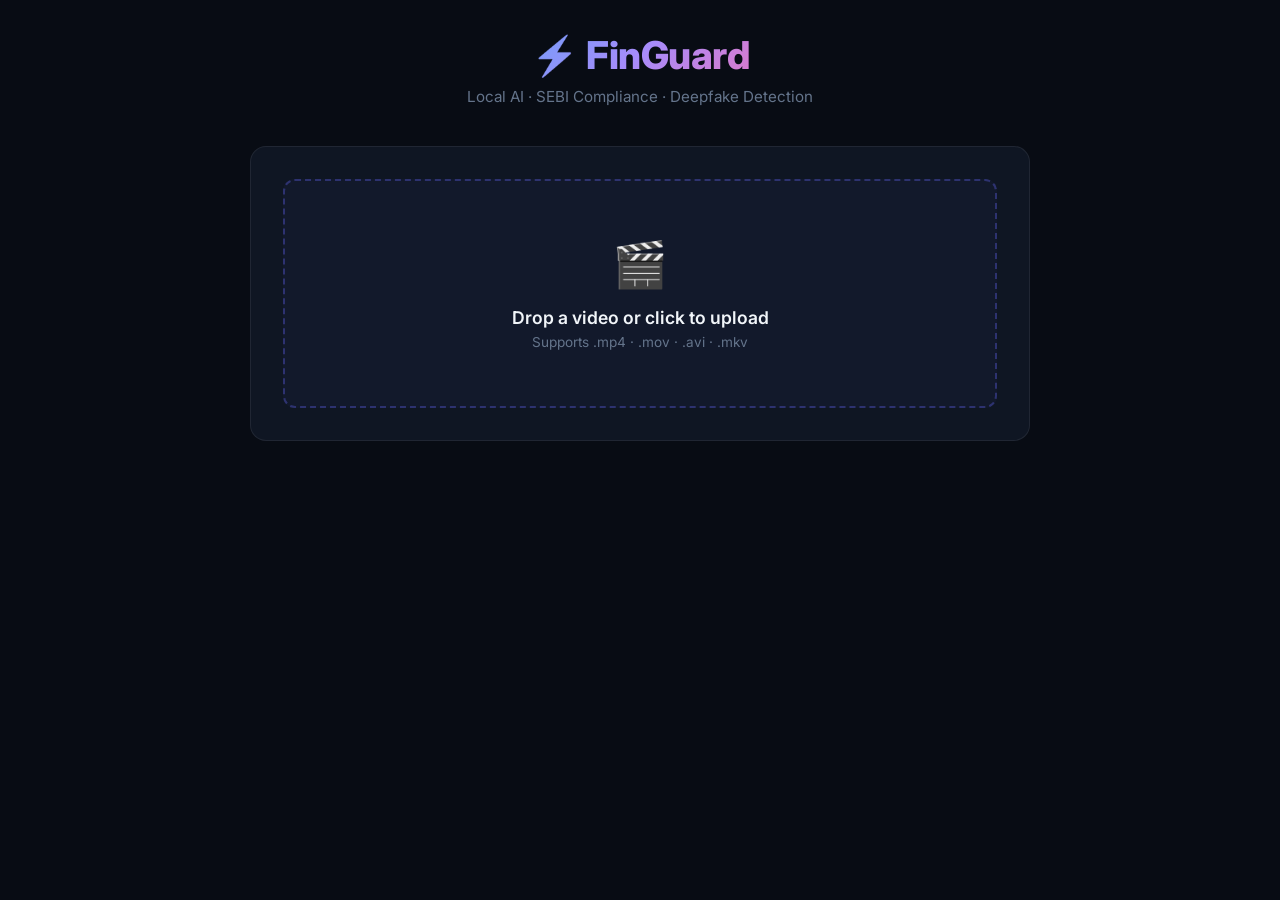
==== static/index.html @ e1952f48 "feat: initial commit for FinGuard financial deepfake and scam detector" ====
<!DOCTYPE html>
<html lang="en">
<head>
    <meta charset="UTF-8">
    <meta name="viewport" content="width=device-width, initial-scale=1.0">
    <title>FinGuard — SEBI Deepfake & Scam Detector</title>
    <meta name="description" content="AI-powered local video analysis for financial deepfakes and SEBI regulatory violations.">
    <link href="https://fonts.googleapis.com/css2?family=Inter:wght@300;400;500;600;700;800&display=swap" rel="stylesheet">
    <style>
        :root {
            --bg: #080c14;
            --surface: #0f1623;
            --surface-2: #161e2e;
            --border: rgba(255,255,255,0.07);
            --primary: #3b82f6;
            --primary-dim: rgba(59,130,246,0.15);
            --danger: #f43f5e;
            --danger-dim: rgba(244,63,94,0.15);
            --warning: #f59e0b;
            --warning-dim: rgba(245,158,11,0.15);
            --success: #10b981;
            --success-dim: rgba(16,185,129,0.15);
            --purple: #a855f7;
            --text: #f1f5f9;
            --muted: #64748b;
            --radius: 16px;
        }

        * { box-sizing: border-box; margin: 0; padding: 0; }

        body {
            font-family: 'Inter', sans-serif;
            background: var(--bg);
            color: var(--text);
            min-height: 100vh;
            display: flex;
            flex-direction: column;
            align-items: center;
            padding: 2rem 1rem;
        }

        /* ── Header ── */
        header {
            text-align: center;
            margin-bottom: 2.5rem;
        }
        header h1 {
            font-size: 2.4rem;
            font-weight: 800;
            background: linear-gradient(135deg, #60a5fa, #a78bfa, #f472b6);
            -webkit-background-clip: text;
            -webkit-text-fill-color: transparent;
            letter-spacing: -0.5px;
        }
        header p {
            color: var(--muted);
            margin-top: 0.5rem;
            font-size: 0.95rem;
        }

        /* ── Main card ── */
        .card {
            background: var(--surface);
            border: 1px solid var(--border);
            border-radius: var(--radius);
            padding: 2rem;
            width: 100%;
            max-width: 780px;
        }

        /* ── Upload zone ── */
        #upload-zone {
            border: 2px dashed rgba(99,102,241,0.35);
            border-radius: 12px;
            padding: 3.5rem 2rem;
            text-align: center;
            cursor: pointer;
            transition: all 0.25s;
            background: rgba(99,102,241,0.04);
        }
        #upload-zone:hover, #upload-zone.dragover {
            border-color: var(--primary);
            background: var(--primary-dim);
        }
        #upload-zone .icon { font-size: 2.8rem; margin-bottom: 1rem; }
        #upload-zone h3 { font-weight: 600; font-size: 1.1rem; }
        #upload-zone p { color: var(--muted); font-size: 0.85rem; margin-top: 0.4rem; }
        input[type="file"] { display: none; }

        /* ── Button ── */
        .btn {
            display: inline-flex;
            align-items: center;
            gap: 8px;
            background: linear-gradient(135deg, #3b82f6, #8b5cf6);
            color: white;
            border: none;
            padding: 12px 28px;
            border-radius: 10px;
            font-size: 0.95rem;
            font-weight: 600;
            cursor: pointer;
            transition: all 0.2s;
            margin-top: 1.5rem;
        }
        .btn:hover { opacity: 0.9; transform: translateY(-1px); }
        .btn:disabled { opacity: 0.4; cursor: not-allowed; transform: none; }
        .btn-ghost {
            background: transparent;
            border: 1px solid var(--border);
            color: var(--muted);
            font-size: 0.85rem;
            padding: 8px 16px;
            margin-top: 1rem;
        }

        /* ── Progress ── */
        #progress-section { display: none; }
        .stage-list { display: flex; flex-direction: column; gap: 10px; margin-top: 1.5rem; }
        .stage-item {
            display: flex; align-items: center; gap: 12px;
            background: var(--surface-2); border-radius: 10px; padding: 12px 16px;
            font-size: 0.9rem; border: 1px solid var(--border);
            transition: all 0.3s;
        }
        .stage-item.active { border-color: rgba(59,130,246,0.4); background: var(--primary-dim); }
        .stage-item.done { border-color: rgba(16,185,129,0.3); }
        .stage-dot {
            width: 10px; height: 10px; border-radius: 50%;
            background: var(--muted); flex-shrink: 0;
            transition: all 0.3s;
        }
        .stage-item.active .stage-dot { background: var(--primary); box-shadow: 0 0 8px var(--primary); animation: pulse 1.2s infinite; }
        .stage-item.done .stage-dot { background: var(--success); }
        @keyframes pulse { 0%,100%{opacity:1;} 50%{opacity:0.4;} }

        /* ── Results ── */
        #results-section { display: none; }

        .verdict-banner {
            border-radius: 12px;
            padding: 1.5rem;
            text-align: center;
            margin-bottom: 1.5rem;
            border: 1px solid;
        }
        .verdict-banner.safe { background: var(--success-dim); border-color: rgba(16,185,129,0.3); }
        .verdict-banner.warning { background: var(--warning-dim); border-color: rgba(245,158,11,0.3); }
        .verdict-banner.danger { background: var(--danger-dim); border-color: rgba(244,63,94,0.3); }
        .verdict-banner .label { font-size: 0.75rem; font-weight: 600; text-transform: uppercase; letter-spacing: 1px; opacity: 0.7; margin-bottom: 4px; }
        .verdict-banner .title { font-size: 1.8rem; font-weight: 800; }

        /* ── Score row ── */
        .score-row {
            display: grid;
            grid-template-columns: 1fr 1fr;
            gap: 12px;
            margin-bottom: 1.5rem;
        }
        .score-card {
            background: var(--surface-2); border: 1px solid var(--border);
            border-radius: 12px; padding: 1.2rem;
        }
        .score-card .s-label { font-size: 0.75rem; color: var(--muted); font-weight: 500; text-transform: uppercase; letter-spacing: 0.5px; }
        .score-card .s-val { font-size: 1.8rem; font-weight: 700; margin: 4px 0; }
        .bar-bg { width: 100%; height: 6px; background: rgba(255,255,255,0.06); border-radius: 3px; overflow: hidden; margin-top: 8px; }
        .bar-fill { height: 100%; width: 0%; border-radius: 3px; transition: width 1.2s cubic-bezier(0.22,1,0.36,1); }

        /* ── Sections ── */
        .section-title {
            font-size: 0.8rem; font-weight: 600; text-transform: uppercase;
            letter-spacing: 1px; color: var(--muted); margin-bottom: 12px;
        }

        /* ── Transcript / Subtitle panel ── */
        #transcript-panel {
            background: var(--surface-2);
            border: 1px solid var(--border);
            border-radius: 12px;
            padding: 1.5rem;
            margin-bottom: 1.5rem;
        }
        .segment {
            display: inline;
            padding: 2px 4px;
            border-radius: 4px;
            line-height: 1.9;
            font-size: 0.95rem;
            cursor: default;
            transition: background 0.2s;
        }
        .segment .ts {
            font-size: 0.7rem;
            color: var(--muted);
            margin-right: 4px;
            font-variant-numeric: tabular-nums;
        }
        /* Flag types */
        .segment.flag-return {
            background: rgba(244,63,94,0.25);
            border-bottom: 2px solid var(--danger);
        }
        .segment.flag-urgency {
            background: rgba(245,158,11,0.2);
            border-bottom: 2px solid var(--warning);
        }

        /* ── Legend ── */
        .legend {
            display: flex; gap: 16px; flex-wrap: wrap;
            margin-top: 12px; font-size: 0.8rem; color: var(--muted);
        }
        .legend-dot {
            display: inline-block; width: 10px; height: 10px;
            border-radius: 2px; margin-right: 5px; vertical-align: middle;
        }

        /* ── Flags list ── */
        .flag-list { display: flex; flex-direction: column; gap: 8px; margin-bottom: 1.5rem; }
        .flag-item {
            background: var(--surface-2); border-radius: 10px;
            padding: 12px 14px; font-size: 0.88rem;
            border-left: 3px solid;
            display: flex; gap: 10px; align-items: flex-start;
        }
        .flag-item.type-return { border-color: var(--danger); }
        .flag-item.type-urgency { border-color: var(--warning); }
        .flag-item .flag-icon { font-size: 1rem; flex-shrink: 0; margin-top: 1px; }
        .flag-item .flag-quote { color: var(--text); font-style: italic; }
        .flag-item .flag-type { font-size: 0.72rem; font-weight: 600; text-transform: uppercase; letter-spacing: 0.5px; margin-top: 4px; }
        .flag-item.type-return .flag-type { color: var(--danger); }
        .flag-item.type-urgency .flag-type { color: var(--warning); }

        /* ── Registry ── */
        .registry-card {
            background: var(--surface-2); border: 1px solid var(--border);
            border-radius: 12px; padding: 1.2rem;
            display: flex; justify-content: space-between; align-items: center;
            margin-bottom: 1.5rem; font-size: 0.9rem;
        }
        .registry-pill {
            font-size: 0.78rem; font-weight: 600; padding: 4px 10px;
            border-radius: 20px; text-transform: uppercase; letter-spacing: 0.5px;
        }
        .pill-notfound { background: var(--danger-dim); color: var(--danger); }
        .pill-verified { background: var(--success-dim); color: var(--success); }
        .pill-mismatch { background: var(--warning-dim); color: var(--warning); }
        .pill-notclaimed { background: rgba(100,116,139,0.15); color: var(--muted); }

        .reasoning-box {
            background: var(--surface-2); border: 1px solid var(--border);
            border-radius: 10px; padding: 1rem 1.2rem;
            font-size: 0.875rem; color: var(--muted); line-height: 1.6;
            margin-bottom: 1.5rem;
        }
    </style>
</head>
<body>

<header>
    <h1>⚡ FinGuard</h1>
    <p>Local AI · SEBI Compliance · Deepfake Detection</p>
</header>

<div class="card" id="main-card">

    <!-- ── Upload ── -->
    <div id="upload-section">
        <div id="upload-zone" onclick="document.getElementById('file-input').click()">
            <div class="icon">🎬</div>
            <h3 id="upload-label">Drop a video or click to upload</h3>
            <p>Supports .mp4 · .mov · .avi · .mkv</p>
            <input type="file" id="file-input" accept=".mp4,.avi,.mov,.mkv" onchange="handleFile(this.files)">
        </div>
        <div style="text-align:center">
            <button class="btn" id="scan-btn" style="display:none" onclick="startScan()">🔍 Analyse Video</button>
        </div>
    </div>

    <!-- ── Progress ── -->
    <div id="progress-section">
        <div style="display:flex; justify-content:space-between; align-items:center; margin-bottom:1rem;">
            <p id="progress-status-text" style="color:var(--text); font-weight:600; font-size:1rem;">🚀 Initializing pipeline…</p>
            <span id="elapsed-timer" style="font-size:0.85rem; color:var(--muted); font-family:monospace; background:var(--surface-2); padding:4px 8px; border-radius:6px; border:1px solid var(--border);">00:00</span>
        </div>
        <div class="stage-list">
            <div class="stage-item active" id="s-stage1_ingest"><div class="stage-dot"></div><span>Stage 1 — Preprocessing (face extraction + audio)</span></div>
            <div class="stage-item" id="s-stage2_vision"><div class="stage-dot"></div><span>Stage 2 — Vision deepfake detection</span></div>
            <div class="stage-item" id="s-stage3_audio"><div class="stage-dot"></div><span>Stage 3 — Audio deepfake detection</span></div>
            <div class="stage-item" id="s-stage4_transcription"><div class="stage-dot"></div><span>Stage 4 — Transcription (Whisper)</span></div>
            <div class="stage-item" id="s-stage5_llm"><div class="stage-dot"></div><span>Stage 5 — SEBI compliance reasoning (LLM)</span></div>
            <div class="stage-item" id="s-stage6_registry"><div class="stage-dot"></div><span>Stage 6 — SEBI registry cross-check</span></div>
            <div class="stage-item" id="s-stage7_aggregation"><div class="stage-dot"></div><span>Stage 7 — Final verdict</span></div>
        </div>
    </div>

    <!-- ── Results ── -->
    <div id="results-section">

        <!-- Verdict banner -->
        <div class="verdict-banner" id="verdict-banner">
            <div class="label">Final Verdict</div>
            <div class="title" id="verdict-title">—</div>
        </div>

        <!-- Score row -->
        <div class="score-row">
            <div class="score-card">
                <div class="s-label">👁 Vision Score</div>
                <div class="s-val" id="r-vision">—</div>
                <div class="bar-bg"><div class="bar-fill" id="bar-vision" style="background:var(--danger)"></div></div>
            </div>
            <div class="score-card">
                <div class="s-label">🔊 Audio Score</div>
                <div class="s-val" id="r-audio">—</div>
                <div class="bar-bg"><div class="bar-fill" id="bar-audio" style="background:var(--purple)"></div></div>
            </div>
        </div>

        <!-- Transcript with highlights -->
        <div id="transcript-panel" style="display:none">
            <div class="section-title">📝 Transcript — SEBI Flags Highlighted</div>
            <div id="transcript-body" style="line-height:2"></div>
            <div class="legend">
                <span><span class="legend-dot" style="background:rgba(244,63,94,0.5);border-bottom:2px solid var(--danger)"></span>Guaranteed return claim</span>
                <span><span class="legend-dot" style="background:rgba(245,158,11,0.35);border-bottom:2px solid var(--warning)"></span>Urgency / pressure tactic</span>
            </div>
        </div>

        <!-- SEBI flags list -->
        <div id="flags-section" style="display:none">
            <div class="section-title">🚩 Flagged Statements</div>
            <div class="flag-list" id="flags-list"></div>
        </div>

        <!-- Registry -->
        <div id="registry-section" style="display:none">
            <div class="section-title">🏛 SEBI Registry Check</div>
            <div class="registry-card">
                <div>
                    <div style="font-weight:600" id="registry-name">—</div>
                    <div style="font-size:0.8rem;color:var(--muted);margin-top:2px" id="registry-reg">—</div>
                </div>
                <div class="registry-pill" id="registry-pill">—</div>
            </div>
        </div>

        <!-- LLM reasoning -->
        <div id="reasoning-section" style="display:none">
            <div class="section-title">🤖 LLM Reasoning</div>
            <div class="reasoning-box" id="reasoning-text">—</div>
        </div>

        <div style="text-align:center">
            <button class="btn btn-ghost" onclick="resetApp()">← Scan another video</button>
        </div>
    </div>

</div>

<script>
// ── State ──────────────────────────────────────────────────────────
let selectedFile = null;
let pollInterval = null;
let timerInterval = null;
let startTime = null;

const STAGE_LABELS = {
    'stage1_ingest': 'Stage 1 — Preprocessing face & audio...',
    'stage2_vision': 'Stage 2 — Running Vision Deepfake Model...',
    'stage3_audio': 'Stage 3 — Running Audio Spoof Detection...',
    'stage4_transcription': 'Stage 4 — Transcribing Audio with Whisper...',
    'stage5_llm': 'Stage 5 — Checking SEBI Compliance with LLM...',
    'stage6_registry': 'Stage 6 — Verifying SEBI Registrant Database...',
    'stage7_aggregation': 'Stage 7 — Synthesizing Final Report...'
};

// ── Upload ─────────────────────────────────────────────────────────
const dropZone = document.getElementById('upload-zone');
['dragenter','dragover','dragleave','drop'].forEach(e => dropZone.addEventListener(e, ev => ev.preventDefault()));
['dragenter','dragover'].forEach(e => dropZone.addEventListener(e, () => dropZone.classList.add('dragover')));
['dragleave','drop'].forEach(e => dropZone.addEventListener(e, () => dropZone.classList.remove('dragover')));
dropZone.addEventListener('drop', e => handleFile(e.dataTransfer.files));

function handleFile(files) {
    if (!files.length) return;
    selectedFile = files[0];
    document.getElementById('upload-label').textContent = selectedFile.name;
    document.getElementById('scan-btn').style.display = 'inline-flex';
}

function updateTimer() {
    if (!startTime) return;
    const elapsed = Math.floor((Date.now() - startTime) / 1000);
    const m = Math.floor(elapsed / 60).toString().padStart(2, '0');
    const s = (elapsed % 60).toString().padStart(2, '0');
    const el = document.getElementById('elapsed-timer');
    if (el) el.textContent = `${m}:${s}`;
}

// ── Start scan ─────────────────────────────────────────────────────
async function startScan() {
    if (!selectedFile) return;

    document.getElementById('upload-section').style.display = 'none';
    document.getElementById('progress-section').style.display = 'block';
    document.getElementById('results-section').style.display = 'none';

    document.getElementById('progress-status-text').textContent = '📤 Uploading video to local backend...';
    startTime = Date.now();
    timerInterval = setInterval(updateTimer, 1000);

    const fd = new FormData();
    fd.append('file', selectedFile);

    try {
        const res = await fetch('/api/jobs', { method: 'POST', body: fd });
        if (!res.ok) {
            const errData = await res.json().catch(() => ({ detail: res.statusText }));
            throw new Error(errData.detail || 'Upload failed');
        }
        const data = await res.json();
        const job_id = data.job_id;

        document.getElementById('progress-status-text').textContent = '⚙️ Pipeline processing started...';
        pollInterval = setInterval(() => pollJob(job_id), 1500);
    } catch (err) {
        clearInterval(timerInterval);
        alert('Failed to start scan: ' + err.message);
        resetApp();
    }
}

// ── Polling ────────────────────────────────────────────────────────
const STAGE_ORDER = ['stage1_ingest','stage2_vision','stage3_audio','stage4_transcription','stage5_llm','stage6_registry','stage7_aggregation'];

async function pollJob(job_id) {
    try {
        const res = await fetch(`/api/jobs/${job_id}`);
        if (!res.ok) return;
        const data = await res.json();

        // Update status text
        const currentStage = data.stage || 'stage1_ingest';
        const label = STAGE_LABELS[currentStage] || '⚙️ Processing video...';
        const statusEl = document.getElementById('progress-status-text');
        if (statusEl && data.status === 'processing') {
            statusEl.textContent = label;
        }

        // Update stage indicators
        const curIdx = STAGE_ORDER.indexOf(currentStage);
        STAGE_ORDER.forEach((s, idx) => {
            const el = document.getElementById(`s-${s}`);
            if (!el) return;
            if (data.status === 'completed' || idx < curIdx) {
                el.className = 'stage-item done';
            } else if (idx === curIdx) {
                el.className = 'stage-item active';
            } else {
                el.className = 'stage-item';
            }
        });

        if (data.status === 'completed') {
            clearInterval(pollInterval);
            clearInterval(timerInterval);
            STAGE_ORDER.forEach(s => {
                const el = document.getElementById(`s-${s}`);
                if (el) el.className = 'stage-item done';
            });
            setTimeout(() => renderResults(data.result), 300);
        } else if (data.status === 'failed') {
            clearInterval(pollInterval);
            clearInterval(timerInterval);
            alert('Pipeline failed: ' + (data.error || 'unknown error'));
            resetApp();
        }
    } catch (err) {
        console.warn('Poll error:', err);
    }
}

// ── Render results ─────────────────────────────────────────────────
function renderResults(r) {
    document.getElementById('progress-section').style.display = 'none';
    document.getElementById('results-section').style.display = 'block';

    // Verdict banner
    const banner = document.getElementById('verdict-banner');
    const title = document.getElementById('verdict-title');
    title.textContent = r.verdict;
    if (r.verdict.includes('Critical')) { banner.className = 'verdict-banner danger'; }
    else if (r.verdict.includes('Warning')) { banner.className = 'verdict-banner warning'; }
    else { banner.className = 'verdict-banner safe'; }

    // Scores
    const vPct = ((r.vision_score || 0) * 100).toFixed(1);
    const aPct = ((r.audio_score || 0) * 100).toFixed(1);
    document.getElementById('r-vision').textContent = vPct + '%';
    document.getElementById('r-audio').textContent = aPct + '%';
    setTimeout(() => {
        document.getElementById('bar-vision').style.width = vPct + '%';
        document.getElementById('bar-audio').style.width = aPct + '%';
    }, 100);

    // ── Transcript with highlights ──────────────────────────────────
    const sebi = r.sebi_analysis || {};
    const returnQuotes = (sebi.specific_return_promises || []).map(q => q.toLowerCase());
    const urgencyQuotes = (sebi.urgency_scarcity_language || []).map(q => q.toLowerCase());
    const segments = r.transcript
        ? (r.segments && r.segments.length ? r.segments : [{ start: 0, end: 0, text: r.transcript }])
        : [];

    if (segments.length) {
        document.getElementById('transcript-panel').style.display = 'block';
        const body = document.getElementById('transcript-body');
        body.innerHTML = '';

        segments.forEach(seg => {
            const span = document.createElement('span');
            span.className = 'segment';

            // Check if this segment matches a flagged quote
            const segLower = seg.text.toLowerCase();
            const isReturn  = returnQuotes.some(q => segLower.includes(q) || q.includes(segLower));
            const isUrgency = urgencyQuotes.some(q => segLower.includes(q) || q.includes(segLower));

            if (isReturn)       span.classList.add('flag-return');
            else if (isUrgency) span.classList.add('flag-urgency');

            const tsEl = document.createElement('span');
            tsEl.className = 'ts';
            tsEl.textContent = formatTime(seg.start) + ' ';

            span.appendChild(tsEl);
            span.appendChild(document.createTextNode(seg.text + ' '));

            // Tooltip
            if (isReturn)  span.title = '⚠️ Guaranteed return claim — SEBI violation';
            if (isUrgency) span.title = '⚠️ Urgency / pressure tactic — SEBI violation';

            body.appendChild(span);
        });
    }

    // ── Flagged statements list ─────────────────────────────────────
    const allFlags = [
        ...(sebi.specific_return_promises || []).map(q => ({ type: 'return', quote: q })),
        ...(sebi.urgency_scarcity_language || []).map(q => ({ type: 'urgency', quote: q }))
    ];

    if (allFlags.length) {
        document.getElementById('flags-section').style.display = 'block';
        const list = document.getElementById('flags-list');
        list.innerHTML = '';
        allFlags.forEach(f => {
            const item = document.createElement('div');
            item.className = `flag-item type-${f.type}`;
            item.innerHTML = `
                <span class="flag-icon">${f.type === 'return' ? '💰' : '⏰'}</span>
                <div>
                    <div class="flag-quote">"${f.quote}"</div>
                    <div class="flag-type">${f.type === 'return' ? 'Guaranteed Return Claim' : 'Urgency / Scarcity Pressure'}</div>
                </div>`;
            list.appendChild(item);
        });
    }

    // ── Registry ───────────────────────────────────────────────────
    const reg = r.registry_check || {};
    if (reg.verdict && reg.verdict !== 'not claimed') {
        document.getElementById('registry-section').style.display = 'block';
        const name = sebi.claimed_advisor_name || 'Unknown entity';
        const regNo = sebi.claimed_registration_number || 'No registration number';
        document.getElementById('registry-name').textContent = name;
        document.getElementById('registry-reg').textContent = regNo;

        const pill = document.getElementById('registry-pill');
        const pilMap = {
            'verified': ['pill-verified','✅ Verified'],
            'not found': ['pill-notfound','❌ Not Found'],
            'name-number mismatch': ['pill-mismatch','⚠️ Mismatch'],
            'malformed number': ['pill-mismatch','⚠️ Malformed'],
        };
        const [cls, label] = pilMap[reg.verdict] || ['pill-notclaimed', reg.verdict];
        pill.className = `registry-pill ${cls}`;
        pill.textContent = label;
    }

    // ── LLM Reasoning ──────────────────────────────────────────────
    if (sebi.reasoning) {
        document.getElementById('reasoning-section').style.display = 'block';
        document.getElementById('reasoning-text').textContent = sebi.reasoning;
    }
}

// ── Helpers ────────────────────────────────────────────────────────
function formatTime(secs) {
    const m = Math.floor(secs / 60).toString().padStart(2, '0');
    const s = Math.floor(secs % 60).toString().padStart(2, '0');
    return `${m}:${s}`;
}

function resetApp() {
    selectedFile = null;
    if (pollInterval) clearInterval(pollInterval);
    if (timerInterval) clearInterval(timerInterval);
    startTime = null;
    const timerEl = document.getElementById('elapsed-timer');
    if (timerEl) timerEl.textContent = '00:00';
    document.getElementById('upload-label').textContent = 'Drop a video or click to upload';
    document.getElementById('file-input').value = '';
    document.getElementById('scan-btn').style.display = 'none';
    document.getElementById('upload-section').style.display = 'block';
    document.getElementById('progress-section').style.display = 'none';
    document.getElementById('results-section').style.display = 'none';
    document.getElementById('transcript-panel').style.display = 'none';
    document.getElementById('flags-section').style.display = 'none';
    document.getElementById('registry-section').style.display = 'none';
    document.getElementById('reasoning-section').style.display = 'none';
    document.getElementById('transcript-body').innerHTML = '';
    document.getElementById('flags-list').innerHTML = '';
    STAGE_ORDER.forEach(s => {
        const el = document.getElementById(`s-${s}`);
        if (el) el.className = 'stage-item';
    });
}
</script>
</body>
</html>
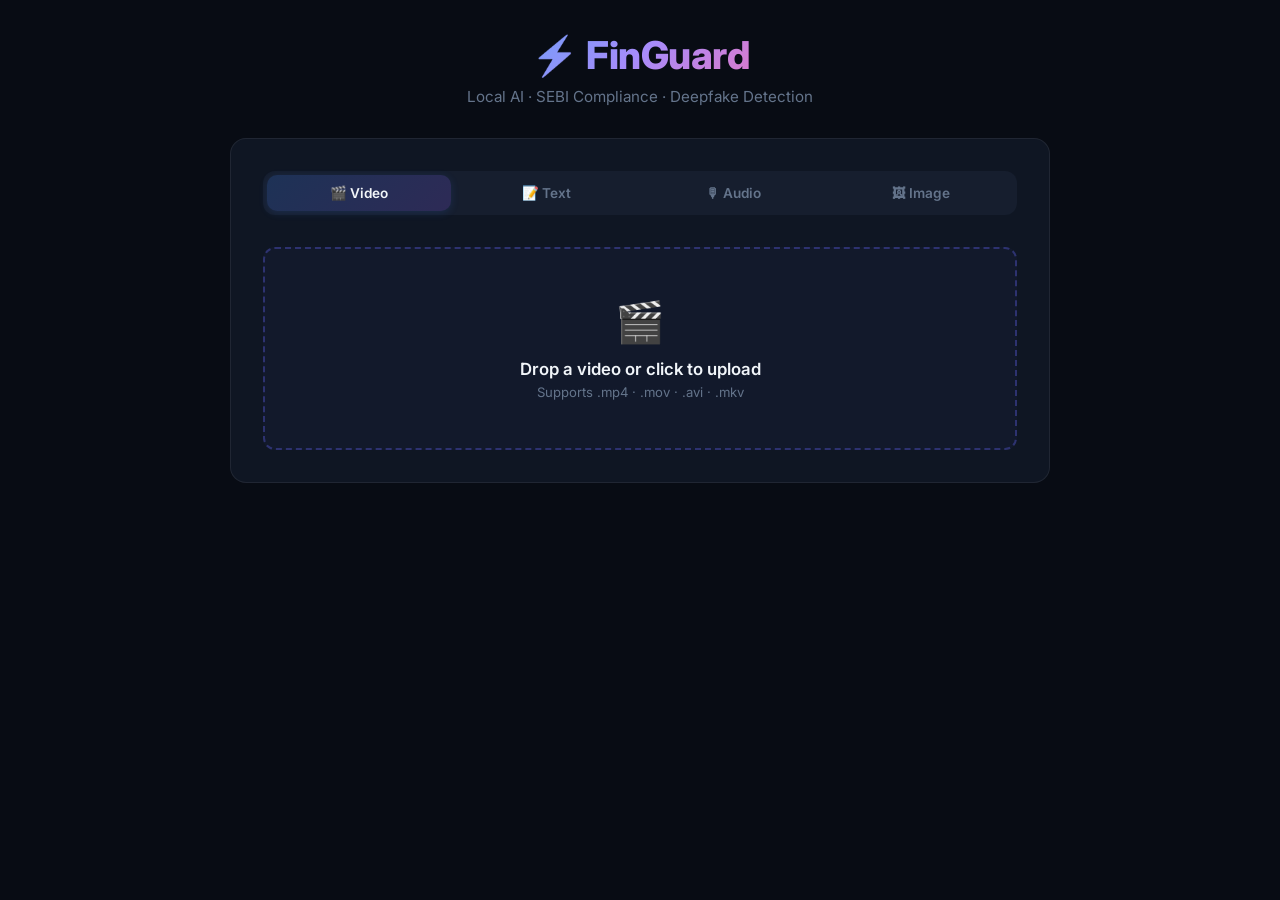
==== commit b3ad4f56: "feat: add text/audio/image scan endpoints, multi-signal scam scoring, OCR stage, Chrome extension, a" ====
--- a/static/index.html
+++ b/static/index.html
@@ -21,6 +21,9 @@
             --success: #10b981;
             --success-dim: rgba(16,185,129,0.15);
             --purple: #a855f7;
+            --purple-dim: rgba(168,85,247,0.15);
+            --cyan: #06b6d4;
+            --cyan-dim: rgba(6,182,212,0.15);
             --text: #f1f5f9;
             --muted: #64748b;
             --radius: 16px;
@@ -42,7 +45,7 @@
         /* ── Header ── */
         header {
             text-align: center;
-            margin-bottom: 2.5rem;
+            margin-bottom: 2rem;
         }
         header h1 {
             font-size: 2.4rem;
@@ -65,27 +68,92 @@
             border-radius: var(--radius);
             padding: 2rem;
             width: 100%;
-            max-width: 780px;
-        }
+            max-width: 820px;
+        }
+
+        /* ── Tab Navigation ── */
+        .tab-nav {
+            display: flex;
+            gap: 4px;
+            background: var(--surface-2);
+            border-radius: 12px;
+            padding: 4px;
+            margin-bottom: 2rem;
+        }
+        .tab-btn {
+            flex: 1;
+            padding: 10px 12px;
+            border: none;
+            background: transparent;
+            color: var(--muted);
+            font-family: 'Inter', sans-serif;
+            font-size: 0.85rem;
+            font-weight: 600;
+            border-radius: 10px;
+            cursor: pointer;
+            transition: all 0.25s;
+            display: flex;
+            align-items: center;
+            justify-content: center;
+            gap: 6px;
+        }
+        .tab-btn:hover { color: var(--text); background: rgba(255,255,255,0.04); }
+        .tab-btn.active {
+            background: linear-gradient(135deg, rgba(59,130,246,0.2), rgba(139,92,246,0.2));
+            color: var(--text);
+            box-shadow: 0 2px 8px rgba(59,130,246,0.15);
+        }
+        .tab-content { display: none; }
+        .tab-content.active { display: block; }
 
         /* ── Upload zone ── */
-        #upload-zone {
+        .upload-zone {
             border: 2px dashed rgba(99,102,241,0.35);
             border-radius: 12px;
-            padding: 3.5rem 2rem;
+            padding: 3rem 2rem;
             text-align: center;
             cursor: pointer;
             transition: all 0.25s;
             background: rgba(99,102,241,0.04);
         }
-        #upload-zone:hover, #upload-zone.dragover {
+        .upload-zone:hover, .upload-zone.dragover {
             border-color: var(--primary);
             background: var(--primary-dim);
         }
-        #upload-zone .icon { font-size: 2.8rem; margin-bottom: 1rem; }
-        #upload-zone h3 { font-weight: 600; font-size: 1.1rem; }
-        #upload-zone p { color: var(--muted); font-size: 0.85rem; margin-top: 0.4rem; }
+        .upload-zone .icon { font-size: 2.5rem; margin-bottom: 0.8rem; }
+        .upload-zone h3 { font-weight: 600; font-size: 1.05rem; }
+        .upload-zone p { color: var(--muted); font-size: 0.82rem; margin-top: 0.3rem; }
         input[type="file"] { display: none; }
+
+        /* ── Text input area ── */
+        .text-input-area {
+            width: 100%;
+            min-height: 180px;
+            background: var(--surface-2);
+            border: 1px solid var(--border);
+            border-radius: 12px;
+            padding: 1rem;
+            color: var(--text);
+            font-family: 'Inter', sans-serif;
+            font-size: 0.9rem;
+            resize: vertical;
+            outline: none;
+            transition: border-color 0.2s;
+            line-height: 1.6;
+        }
+        .text-input-area:focus { border-color: rgba(59,130,246,0.5); }
+        .text-input-area::placeholder { color: var(--muted); }
+        .char-count { text-align: right; font-size: 0.75rem; color: var(--muted); margin-top: 6px; }
+
+        /* ── Image preview ── */
+        .img-preview {
+            max-width: 100%;
+            max-height: 250px;
+            border-radius: 10px;
+            margin-top: 1rem;
+            border: 1px solid var(--border);
+            display: none;
+        }
 
         /* ── Button ── */
         .btn {
@@ -102,6 +170,7 @@
             cursor: pointer;
             transition: all 0.2s;
             margin-top: 1.5rem;
+            font-family: 'Inter', sans-serif;
         }
         .btn:hover { opacity: 0.9; transform: translateY(-1px); }
         .btn:disabled { opacity: 0.4; cursor: not-allowed; transform: none; }
@@ -114,6 +183,25 @@
             margin-top: 1rem;
         }
 
+        /* ── Spinner ── */
+        .spinner-overlay {
+            display: none;
+            flex-direction: column;
+            align-items: center;
+            gap: 1rem;
+            padding: 3rem;
+        }
+        .spinner-overlay.active { display: flex; }
+        .spinner {
+            width: 40px; height: 40px;
+            border: 3px solid var(--border);
+            border-top-color: var(--primary);
+            border-radius: 50%;
+            animation: spin 0.8s linear infinite;
+        }
+        @keyframes spin { to { transform: rotate(360deg); } }
+        .spinner-text { color: var(--muted); font-size: 0.9rem; }
+
         /* ── Progress ── */
         #progress-section { display: none; }
         .stage-list { display: flex; flex-direction: column; gap: 10px; margin-top: 1.5rem; }
@@ -135,7 +223,7 @@
         @keyframes pulse { 0%,100%{opacity:1;} 50%{opacity:0.4;} }
 
         /* ── Results ── */
-        #results-section { display: none; }
+        .results-section { display: none; }
 
         .verdict-banner {
             border-radius: 12px;
@@ -148,7 +236,20 @@
         .verdict-banner.warning { background: var(--warning-dim); border-color: rgba(245,158,11,0.3); }
         .verdict-banner.danger { background: var(--danger-dim); border-color: rgba(244,63,94,0.3); }
         .verdict-banner .label { font-size: 0.75rem; font-weight: 600; text-transform: uppercase; letter-spacing: 1px; opacity: 0.7; margin-bottom: 4px; }
-        .verdict-banner .title { font-size: 1.8rem; font-weight: 800; }
+        .verdict-banner .title { font-size: 1.6rem; font-weight: 800; }
+
+        /* ── Risk Meter ── */
+        .risk-meter {
+            background: var(--surface-2);
+            border: 1px solid var(--border);
+            border-radius: 12px;
+            padding: 1.2rem;
+            margin-bottom: 1.5rem;
+        }
+        .risk-meter .risk-label { font-size: 0.75rem; color: var(--muted); font-weight: 600; text-transform: uppercase; letter-spacing: 0.5px; margin-bottom: 8px; }
+        .risk-meter .risk-val { font-size: 2rem; font-weight: 800; margin-bottom: 6px; }
+        .risk-bar-bg { width: 100%; height: 8px; background: rgba(255,255,255,0.06); border-radius: 4px; overflow: hidden; }
+        .risk-bar-fill { height: 100%; border-radius: 4px; transition: width 1.2s cubic-bezier(0.22,1,0.36,1); background: linear-gradient(90deg, var(--success), var(--warning), var(--danger)); }
 
         /* ── Score row ── */
         .score-row {
@@ -166,6 +267,30 @@
         .bar-bg { width: 100%; height: 6px; background: rgba(255,255,255,0.06); border-radius: 3px; overflow: hidden; margin-top: 8px; }
         .bar-fill { height: 100%; width: 0%; border-radius: 3px; transition: width 1.2s cubic-bezier(0.22,1,0.36,1); }
 
+        /* ── Signal Breakdown ── */
+        .signal-grid {
+            display: grid;
+            grid-template-columns: 1fr 1fr;
+            gap: 8px;
+            margin-bottom: 1.5rem;
+        }
+        .signal-item {
+            background: var(--surface-2);
+            border: 1px solid var(--border);
+            border-radius: 10px;
+            padding: 12px;
+        }
+        .signal-item .sig-header {
+            display: flex;
+            justify-content: space-between;
+            align-items: center;
+            margin-bottom: 6px;
+        }
+        .signal-item .sig-name { font-size: 0.78rem; color: var(--muted); font-weight: 600; text-transform: uppercase; letter-spacing: 0.5px; }
+        .signal-item .sig-score { font-size: 0.85rem; font-weight: 700; }
+        .signal-bar-bg { width: 100%; height: 4px; background: rgba(255,255,255,0.06); border-radius: 2px; overflow: hidden; }
+        .signal-bar-fill { height: 100%; border-radius: 2px; transition: width 1s ease; }
+
         /* ── Sections ── */
         .section-title {
             font-size: 0.8rem; font-weight: 600; text-transform: uppercase;
@@ -173,7 +298,7 @@
         }
 
         /* ── Transcript / Subtitle panel ── */
-        #transcript-panel {
+        .transcript-panel {
             background: var(--surface-2);
             border: 1px solid var(--border);
             border-radius: 12px;
@@ -195,24 +320,31 @@
             margin-right: 4px;
             font-variant-numeric: tabular-nums;
         }
-        /* Flag types */
-        .segment.flag-return {
-            background: rgba(244,63,94,0.25);
-            border-bottom: 2px solid var(--danger);
-        }
-        .segment.flag-urgency {
-            background: rgba(245,158,11,0.2);
-            border-bottom: 2px solid var(--warning);
-        }
-
-        /* ── Legend ── */
+        .segment.flag-return { background: rgba(244,63,94,0.25); border-bottom: 2px solid var(--danger); }
+        .segment.flag-urgency { background: rgba(245,158,11,0.2); border-bottom: 2px solid var(--warning); }
+        .segment.flag-social { background: rgba(168,85,247,0.2); border-bottom: 2px solid var(--purple); }
+        .segment.flag-paywall { background: rgba(6,182,212,0.2); border-bottom: 2px solid var(--cyan); }
+
         .legend {
-            display: flex; gap: 16px; flex-wrap: wrap;
-            margin-top: 12px; font-size: 0.8rem; color: var(--muted);
+            display: flex; gap: 14px; flex-wrap: wrap;
+            margin-top: 12px; font-size: 0.78rem; color: var(--muted);
         }
         .legend-dot {
             display: inline-block; width: 10px; height: 10px;
-            border-radius: 2px; margin-right: 5px; vertical-align: middle;
+            border-radius: 2px; margin-right: 4px; vertical-align: middle;
+        }
+
+        /* ── Extracted text (OCR) ── */
+        .ocr-text-box {
+            background: var(--surface-2);
+            border: 1px solid var(--border);
+            border-radius: 12px;
+            padding: 1.2rem;
+            margin-bottom: 1.5rem;
+            font-size: 0.9rem;
+            line-height: 1.6;
+            color: var(--text);
+            white-space: pre-wrap;
         }
 
         /* ── Flags list ── */
@@ -225,11 +357,19 @@
         }
         .flag-item.type-return { border-color: var(--danger); }
         .flag-item.type-urgency { border-color: var(--warning); }
+        .flag-item.type-social { border-color: var(--purple); }
+        .flag-item.type-paywall { border-color: var(--cyan); }
+        .flag-item.type-implied { border-color: #f97316; }
+        .flag-item.type-credential { border-color: #ef4444; }
         .flag-item .flag-icon { font-size: 1rem; flex-shrink: 0; margin-top: 1px; }
         .flag-item .flag-quote { color: var(--text); font-style: italic; }
         .flag-item .flag-type { font-size: 0.72rem; font-weight: 600; text-transform: uppercase; letter-spacing: 0.5px; margin-top: 4px; }
         .flag-item.type-return .flag-type { color: var(--danger); }
         .flag-item.type-urgency .flag-type { color: var(--warning); }
+        .flag-item.type-social .flag-type { color: var(--purple); }
+        .flag-item.type-paywall .flag-type { color: var(--cyan); }
+        .flag-item.type-implied .flag-type { color: #f97316; }
+        .flag-item.type-credential .flag-type { color: #ef4444; }
 
         /* ── Registry ── */
         .registry-card {
@@ -253,6 +393,12 @@
             font-size: 0.875rem; color: var(--muted); line-height: 1.6;
             margin-bottom: 1.5rem;
         }
+
+        /* ── Responsive ── */
+        @media (max-width: 640px) {
+            .score-row, .signal-grid { grid-template-columns: 1fr; }
+            .tab-btn { font-size: 0.75rem; padding: 8px 6px; }
+        }
     </style>
 </head>
 <body>
@@ -264,107 +410,254 @@
 
 <div class="card" id="main-card">
 
-    <!-- ── Upload ── -->
-    <div id="upload-section">
-        <div id="upload-zone" onclick="document.getElementById('file-input').click()">
-            <div class="icon">🎬</div>
-            <h3 id="upload-label">Drop a video or click to upload</h3>
-            <p>Supports .mp4 · .mov · .avi · .mkv</p>
-            <input type="file" id="file-input" accept=".mp4,.avi,.mov,.mkv" onchange="handleFile(this.files)">
-        </div>
-        <div style="text-align:center">
-            <button class="btn" id="scan-btn" style="display:none" onclick="startScan()">🔍 Analyse Video</button>
-        </div>
+    <!-- ── Tab Navigation ── -->
+    <div class="tab-nav" id="tab-nav">
+        <button class="tab-btn active" data-tab="video" onclick="switchTab('video')">🎬 Video</button>
+        <button class="tab-btn" data-tab="text" onclick="switchTab('text')">📝 Text</button>
+        <button class="tab-btn" data-tab="audio" onclick="switchTab('audio')">🎙 Audio</button>
+        <button class="tab-btn" data-tab="image" onclick="switchTab('image')">🖼 Image</button>
     </div>
 
-    <!-- ── Progress ── -->
-    <div id="progress-section">
-        <div style="display:flex; justify-content:space-between; align-items:center; margin-bottom:1rem;">
-            <p id="progress-status-text" style="color:var(--text); font-weight:600; font-size:1rem;">🚀 Initializing pipeline…</p>
-            <span id="elapsed-timer" style="font-size:0.85rem; color:var(--muted); font-family:monospace; background:var(--surface-2); padding:4px 8px; border-radius:6px; border:1px solid var(--border);">00:00</span>
-        </div>
-        <div class="stage-list">
-            <div class="stage-item active" id="s-stage1_ingest"><div class="stage-dot"></div><span>Stage 1 — Preprocessing (face extraction + audio)</span></div>
-            <div class="stage-item" id="s-stage2_vision"><div class="stage-dot"></div><span>Stage 2 — Vision deepfake detection</span></div>
-            <div class="stage-item" id="s-stage3_audio"><div class="stage-dot"></div><span>Stage 3 — Audio deepfake detection</span></div>
-            <div class="stage-item" id="s-stage4_transcription"><div class="stage-dot"></div><span>Stage 4 — Transcription (Whisper)</span></div>
-            <div class="stage-item" id="s-stage5_llm"><div class="stage-dot"></div><span>Stage 5 — SEBI compliance reasoning (LLM)</span></div>
-            <div class="stage-item" id="s-stage6_registry"><div class="stage-dot"></div><span>Stage 6 — SEBI registry cross-check</span></div>
-            <div class="stage-item" id="s-stage7_aggregation"><div class="stage-dot"></div><span>Stage 7 — Final verdict</span></div>
-        </div>
+    <!-- ══════════════ VIDEO TAB ══════════════ -->
+    <div class="tab-content active" id="tab-video">
+        <div id="video-upload-section">
+            <div class="upload-zone" id="video-upload-zone" onclick="document.getElementById('video-file-input').click()">
+                <div class="icon">🎬</div>
+                <h3 id="video-upload-label">Drop a video or click to upload</h3>
+                <p>Supports .mp4 · .mov · .avi · .mkv</p>
+                <input type="file" id="video-file-input" accept=".mp4,.avi,.mov,.mkv" onchange="handleVideoFile(this.files)">
+            </div>
+            <div style="text-align:center">
+                <button class="btn" id="video-scan-btn" style="display:none" onclick="startVideoScan()">🔍 Analyse Video</button>
+            </div>
+        </div>
+
+        <!-- Progress -->
+        <div id="progress-section">
+            <div style="display:flex; justify-content:space-between; align-items:center; margin-bottom:1rem;">
+                <p id="progress-status-text" style="color:var(--text); font-weight:600; font-size:1rem;">🚀 Initializing pipeline…</p>
+                <span id="elapsed-timer" style="font-size:0.85rem; color:var(--muted); font-family:monospace; background:var(--surface-2); padding:4px 8px; border-radius:6px; border:1px solid var(--border);">00:00</span>
+            </div>
+            <div class="stage-list">
+                <div class="stage-item active" id="s-stage1_ingest"><div class="stage-dot"></div><span>Stage 1 — Preprocessing (face extraction + audio)</span></div>
+                <div class="stage-item" id="s-stage2_vision"><div class="stage-dot"></div><span>Stage 2 — Vision deepfake detection</span></div>
+                <div class="stage-item" id="s-stage3_audio"><div class="stage-dot"></div><span>Stage 3 — Audio deepfake detection</span></div>
+                <div class="stage-item" id="s-stage4_transcription"><div class="stage-dot"></div><span>Stage 4 — Transcription (Whisper)</span></div>
+                <div class="stage-item" id="s-stage5_llm"><div class="stage-dot"></div><span>Stage 5 — SEBI compliance reasoning (LLM)</span></div>
+                <div class="stage-item" id="s-stage6_registry"><div class="stage-dot"></div><span>Stage 6 — SEBI registry cross-check</span></div>
+                <div class="stage-item" id="s-stage7_aggregation"><div class="stage-dot"></div><span>Stage 7 — Final verdict</span></div>
+            </div>
+        </div>
+
+        <!-- Video Results -->
+        <div class="results-section" id="video-results"></div>
     </div>
 
-    <!-- ── Results ── -->
-    <div id="results-section">
-
-        <!-- Verdict banner -->
-        <div class="verdict-banner" id="verdict-banner">
-            <div class="label">Final Verdict</div>
-            <div class="title" id="verdict-title">—</div>
-        </div>
-
-        <!-- Score row -->
-        <div class="score-row">
-            <div class="score-card">
-                <div class="s-label">👁 Vision Score</div>
-                <div class="s-val" id="r-vision">—</div>
-                <div class="bar-bg"><div class="bar-fill" id="bar-vision" style="background:var(--danger)"></div></div>
+    <!-- ══════════════ TEXT TAB ══════════════ -->
+    <div class="tab-content" id="tab-text">
+        <div id="text-input-section">
+            <textarea class="text-input-area" id="text-input" placeholder="Paste any suspicious text here...&#10;&#10;Example: &quot;I am SEBI registered advisor INA000012345. I guarantee 40% monthly returns. Join my premium WhatsApp group now, only 50 seats left!&quot;"></textarea>
+            <div class="char-count"><span id="text-char-count">0</span> characters</div>
+            <div style="text-align:center">
+                <button class="btn" id="text-scan-btn" onclick="startTextScan()">🔍 Analyse Text</button>
             </div>
-            <div class="score-card">
-                <div class="s-label">🔊 Audio Score</div>
-                <div class="s-val" id="r-audio">—</div>
-                <div class="bar-bg"><div class="bar-fill" id="bar-audio" style="background:var(--purple)"></div></div>
+        </div>
+        <div class="spinner-overlay" id="text-spinner">
+            <div class="spinner"></div>
+            <span class="spinner-text">Running multi-signal analysis...</span>
+        </div>
+        <div class="results-section" id="text-results"></div>
+    </div>
+
+    <!-- ══════════════ AUDIO TAB ══════════════ -->
+    <div class="tab-content" id="tab-audio">
+        <div id="audio-upload-section">
+            <div class="upload-zone" id="audio-upload-zone" onclick="document.getElementById('audio-file-input').click()">
+                <div class="icon">🎙</div>
+                <h3 id="audio-upload-label">Drop an audio file or click to upload</h3>
+                <p>Supports .mp3 · .wav · .ogg · .m4a · .flac · .aac</p>
+                <input type="file" id="audio-file-input" accept=".mp3,.wav,.ogg,.m4a,.flac,.aac" onchange="handleAudioFile(this.files)">
             </div>
-        </div>
-
-        <!-- Transcript with highlights -->
-        <div id="transcript-panel" style="display:none">
-            <div class="section-title">📝 Transcript — SEBI Flags Highlighted</div>
-            <div id="transcript-body" style="line-height:2"></div>
-            <div class="legend">
-                <span><span class="legend-dot" style="background:rgba(244,63,94,0.5);border-bottom:2px solid var(--danger)"></span>Guaranteed return claim</span>
-                <span><span class="legend-dot" style="background:rgba(245,158,11,0.35);border-bottom:2px solid var(--warning)"></span>Urgency / pressure tactic</span>
+            <div style="text-align:center">
+                <button class="btn" id="audio-scan-btn" style="display:none" onclick="startAudioScan()">🔍 Analyse Audio</button>
             </div>
         </div>
-
-        <!-- SEBI flags list -->
-        <div id="flags-section" style="display:none">
-            <div class="section-title">🚩 Flagged Statements</div>
-            <div class="flag-list" id="flags-list"></div>
-        </div>
-
-        <!-- Registry -->
-        <div id="registry-section" style="display:none">
-            <div class="section-title">🏛 SEBI Registry Check</div>
-            <div class="registry-card">
-                <div>
-                    <div style="font-weight:600" id="registry-name">—</div>
-                    <div style="font-size:0.8rem;color:var(--muted);margin-top:2px" id="registry-reg">—</div>
-                </div>
-                <div class="registry-pill" id="registry-pill">—</div>
+        <div class="spinner-overlay" id="audio-spinner">
+            <div class="spinner"></div>
+            <span class="spinner-text">Processing audio through deepfake + SEBI pipeline...</span>
+        </div>
+        <div class="results-section" id="audio-results"></div>
+    </div>
+
+    <!-- ══════════════ IMAGE TAB ══════════════ -->
+    <div class="tab-content" id="tab-image">
+        <div id="image-upload-section">
+            <div class="upload-zone" id="image-upload-zone" onclick="document.getElementById('image-file-input').click()">
+                <div class="icon">🖼</div>
+                <h3 id="image-upload-label">Drop an image or click to upload</h3>
+                <p>Supports .jpg · .png · .webp · Screenshots of scam posts</p>
+                <input type="file" id="image-file-input" accept=".jpg,.jpeg,.png,.webp,.bmp" onchange="handleImageFile(this.files)">
             </div>
-        </div>
-
-        <!-- LLM reasoning -->
-        <div id="reasoning-section" style="display:none">
-            <div class="section-title">🤖 LLM Reasoning</div>
-            <div class="reasoning-box" id="reasoning-text">—</div>
-        </div>
-
-        <div style="text-align:center">
-            <button class="btn btn-ghost" onclick="resetApp()">← Scan another video</button>
-        </div>
+            <img class="img-preview" id="image-preview">
+            <div style="text-align:center">
+                <button class="btn" id="image-scan-btn" style="display:none" onclick="startImageScan()">🔍 Analyse Image</button>
+            </div>
+        </div>
+        <div class="spinner-overlay" id="image-spinner">
+            <div class="spinner"></div>
+            <span class="spinner-text">Running OCR + deepfake + SEBI analysis...</span>
+        </div>
+        <div class="results-section" id="image-results"></div>
     </div>
 
 </div>
 
 <script>
-// ── State ──────────────────────────────────────────────────────────
-let selectedFile = null;
+// ── Tab switching ──────────────────────────────────────────────────
+function switchTab(tabName) {
+    document.querySelectorAll('.tab-btn').forEach(b => b.classList.remove('active'));
+    document.querySelectorAll('.tab-content').forEach(c => c.classList.remove('active'));
+    document.querySelector(`.tab-btn[data-tab="${tabName}"]`).classList.add('active');
+    document.getElementById(`tab-${tabName}`).classList.add('active');
+}
+
+// ── Helpers ────────────────────────────────────────────────────────
+function formatTime(secs) {
+    const m = Math.floor(secs / 60).toString().padStart(2, '0');
+    const s = Math.floor(secs % 60).toString().padStart(2, '0');
+    return `${m}:${s}`;
+}
+
+function getSignalColor(score) {
+    if (score >= 0.7) return 'var(--danger)';
+    if (score >= 0.4) return 'var(--warning)';
+    return 'var(--success)';
+}
+
+function getVerdictClass(verdict) {
+    if (verdict.includes('Critical')) return 'danger';
+    if (verdict.includes('Warning')) return 'warning';
+    return 'safe';
+}
+
+// ── Build common results HTML ──────────────────────────────────────
+function buildVerdictBanner(verdict) {
+    const cls = getVerdictClass(verdict);
+    return `<div class="verdict-banner ${cls}">
+        <div class="label">Final Verdict</div>
+        <div class="title">${verdict}</div>
+    </div>`;
+}
+
+function buildRiskMeter(score) {
+    const pct = (score * 100).toFixed(1);
+    return `<div class="risk-meter">
+        <div class="risk-label">🎯 Composite Risk Score</div>
+        <div class="risk-val" style="color:${getSignalColor(score)}">${pct}%</div>
+        <div class="risk-bar-bg"><div class="risk-bar-fill" style="width:0%" id="risk-bar-animated"></div></div>
+    </div>`;
+}
+
+function buildSignalGrid(signalScores) {
+    if (!signalScores || Object.keys(signalScores).length === 0) return '';
+
+    const labels = {
+        'explicit_returns': '💰 Explicit Returns',
+        'implied_returns': '📈 Implied Returns',
+        'urgency_scarcity': '⏰ Urgency / Scarcity',
+        'social_proof': '👥 Social Proof',
+        'paywall_push': '🔒 Paywall Push',
+        'credential_misrep': '🎭 Credential Misrep.'
+    };
+
+    let html = '<div class="section-title">📊 Signal Breakdown</div><div class="signal-grid">';
+    for (const [key, label] of Object.entries(labels)) {
+        const score = signalScores[key] || 0;
+        const pct = (score * 100).toFixed(0);
+        const color = getSignalColor(score);
+        html += `<div class="signal-item">
+            <div class="sig-header">
+                <span class="sig-name">${label}</span>
+                <span class="sig-score" style="color:${color}">${pct}%</span>
+            </div>
+            <div class="signal-bar-bg"><div class="signal-bar-fill" style="width:${pct}%; background:${color}"></div></div>
+        </div>`;
+    }
+    html += '</div>';
+    return html;
+}
+
+function buildFlagsList(sebi) {
+    const allFlags = [
+        ...(sebi.specific_return_promises || []).map(q => ({ type: 'return', quote: q, label: 'Guaranteed Return Claim', icon: '💰' })),
+        ...(sebi.implied_returns || []).map(q => ({ type: 'implied', quote: q, label: 'Implied Return', icon: '📈' })),
+        ...(sebi.urgency_scarcity_language || []).map(q => ({ type: 'urgency', quote: q, label: 'Urgency / Scarcity', icon: '⏰' })),
+        ...(sebi.social_proof_inflation || []).map(q => ({ type: 'social', quote: q, label: 'Social Proof Inflation', icon: '👥' })),
+        ...(sebi.paywall_push || []).map(q => ({ type: 'paywall', quote: q, label: 'Paywall Push', icon: '🔒' })),
+        ...(sebi.credential_misrepresentation || []).map(q => ({ type: 'credential', quote: q, label: 'Credential Misrep.', icon: '🎭' })),
+    ];
+
+    if (!allFlags.length) return '';
+
+    let html = '<div class="section-title">🚩 Flagged Statements</div><div class="flag-list">';
+    allFlags.forEach(f => {
+        html += `<div class="flag-item type-${f.type}">
+            <span class="flag-icon">${f.icon}</span>
+            <div>
+                <div class="flag-quote">"${f.quote}"</div>
+                <div class="flag-type">${f.label}</div>
+            </div>
+        </div>`;
+    });
+    html += '</div>';
+    return html;
+}
+
+function buildRegistryCard(sebi, registry) {
+    if (!registry || !registry.verdict || registry.verdict === 'not claimed') return '';
+
+    const name = sebi.claimed_advisor_name || 'Unknown entity';
+    const regNo = sebi.claimed_registration_number || 'No registration number';
+    const pilMap = {
+        'verified': ['pill-verified', '✅ Verified'],
+        'not found': ['pill-notfound', '❌ Not Found'],
+        'name-number mismatch': ['pill-mismatch', '⚠️ Mismatch'],
+        'malformed number': ['pill-mismatch', '⚠️ Malformed'],
+    };
+    const [cls, label] = pilMap[registry.verdict] || ['pill-notclaimed', registry.verdict];
+
+    return `<div class="section-title">🏛 SEBI Registry Check</div>
+    <div class="registry-card">
+        <div>
+            <div style="font-weight:600">${name}</div>
+            <div style="font-size:0.8rem;color:var(--muted);margin-top:2px">${regNo}</div>
+        </div>
+        <div class="registry-pill ${cls}">${label}</div>
+    </div>`;
+}
+
+function buildReasoningBox(sebi) {
+    if (!sebi.reasoning) return '';
+    return `<div class="section-title">🤖 LLM Reasoning</div>
+    <div class="reasoning-box">${sebi.reasoning}</div>`;
+}
+
+function animateRiskBar(score) {
+    setTimeout(() => {
+        const bar = document.getElementById('risk-bar-animated');
+        if (bar) bar.style.width = (score * 100).toFixed(1) + '%';
+    }, 200);
+}
+
+// ════════════════════════════════════════════════════════════════════
+// VIDEO SCAN
+// ════════════════════════════════════════════════════════════════════
+let videoFile = null;
 let pollInterval = null;
 let timerInterval = null;
 let startTime = null;
 
+const STAGE_ORDER = ['stage1_ingest','stage2_vision','stage3_audio','stage4_transcription','stage5_llm','stage6_registry','stage7_aggregation'];
 const STAGE_LABELS = {
     'stage1_ingest': 'Stage 1 — Preprocessing face & audio...',
     'stage2_vision': 'Stage 2 — Running Vision Deepfake Model...',
@@ -375,18 +668,18 @@
     'stage7_aggregation': 'Stage 7 — Synthesizing Final Report...'
 };
 
-// ── Upload ─────────────────────────────────────────────────────────
-const dropZone = document.getElementById('upload-zone');
-['dragenter','dragover','dragleave','drop'].forEach(e => dropZone.addEventListener(e, ev => ev.preventDefault()));
-['dragenter','dragover'].forEach(e => dropZone.addEventListener(e, () => dropZone.classList.add('dragover')));
-['dragleave','drop'].forEach(e => dropZone.addEventListener(e, () => dropZone.classList.remove('dragover')));
-dropZone.addEventListener('drop', e => handleFile(e.dataTransfer.files));
-
-function handleFile(files) {
+// Drag-drop for video
+const videoDropZone = document.getElementById('video-upload-zone');
+['dragenter','dragover','dragleave','drop'].forEach(e => videoDropZone.addEventListener(e, ev => ev.preventDefault()));
+['dragenter','dragover'].forEach(e => videoDropZone.addEventListener(e, () => videoDropZone.classList.add('dragover')));
+['dragleave','drop'].forEach(e => videoDropZone.addEventListener(e, () => videoDropZone.classList.remove('dragover')));
+videoDropZone.addEventListener('drop', e => handleVideoFile(e.dataTransfer.files));
+
+function handleVideoFile(files) {
     if (!files.length) return;
-    selectedFile = files[0];
-    document.getElementById('upload-label').textContent = selectedFile.name;
-    document.getElementById('scan-btn').style.display = 'inline-flex';
+    videoFile = files[0];
+    document.getElementById('video-upload-label').textContent = videoFile.name;
+    document.getElementById('video-scan-btn').style.display = 'inline-flex';
 }
 
 function updateTimer() {
@@ -398,20 +691,21 @@
     if (el) el.textContent = `${m}:${s}`;
 }
 
-// ── Start scan ─────────────────────────────────────────────────────
-async function startScan() {
-    if (!selectedFile) return;
-
-    document.getElementById('upload-section').style.display = 'none';
+async function startVideoScan() {
+    if (!videoFile) return;
+
+    document.getElementById('video-upload-section').style.display = 'none';
     document.getElementById('progress-section').style.display = 'block';
-    document.getElementById('results-section').style.display = 'none';
+    document.getElementById('video-results').style.display = 'none';
+    document.getElementById('tab-nav').style.pointerEvents = 'none';
+    document.getElementById('tab-nav').style.opacity = '0.5';
 
     document.getElementById('progress-status-text').textContent = '📤 Uploading video to local backend...';
     startTime = Date.now();
     timerInterval = setInterval(updateTimer, 1000);
 
     const fd = new FormData();
-    fd.append('file', selectedFile);
+    fd.append('file', videoFile);
 
     try {
         const res = await fetch('/api/jobs', { method: 'POST', body: fd });
@@ -420,19 +714,13 @@
             throw new Error(errData.detail || 'Upload failed');
         }
         const data = await res.json();
-        const job_id = data.job_id;
-
-        document.getElementById('progress-status-text').textContent = '⚙️ Pipeline processing started...';
-        pollInterval = setInterval(() => pollJob(job_id), 1500);
+        pollInterval = setInterval(() => pollJob(data.job_id), 1500);
     } catch (err) {
         clearInterval(timerInterval);
         alert('Failed to start scan: ' + err.message);
-        resetApp();
+        resetVideoTab();
     }
 }
-
-// ── Polling ────────────────────────────────────────────────────────
-const STAGE_ORDER = ['stage1_ingest','stage2_vision','stage3_audio','stage4_transcription','stage5_llm','stage6_registry','stage7_aggregation'];
 
 async function pollJob(job_id) {
     try {
@@ -440,26 +728,18 @@
         if (!res.ok) return;
         const data = await res.json();
 
-        // Update status text
         const currentStage = data.stage || 'stage1_ingest';
         const label = STAGE_LABELS[currentStage] || '⚙️ Processing video...';
         const statusEl = document.getElementById('progress-status-text');
-        if (statusEl && data.status === 'processing') {
-            statusEl.textContent = label;
-        }
-
-        // Update stage indicators
+        if (statusEl && data.status === 'processing') statusEl.textContent = label;
+
         const curIdx = STAGE_ORDER.indexOf(currentStage);
         STAGE_ORDER.forEach((s, idx) => {
             const el = document.getElementById(`s-${s}`);
             if (!el) return;
-            if (data.status === 'completed' || idx < curIdx) {
-                el.className = 'stage-item done';
-            } else if (idx === curIdx) {
-                el.className = 'stage-item active';
-            } else {
-                el.className = 'stage-item';
-            }
+            if (data.status === 'completed' || idx < curIdx) el.className = 'stage-item done';
+            else if (idx === curIdx) el.className = 'stage-item active';
+            else el.className = 'stage-item';
         });
 
         if (data.status === 'completed') {
@@ -469,163 +749,350 @@
                 const el = document.getElementById(`s-${s}`);
                 if (el) el.className = 'stage-item done';
             });
-            setTimeout(() => renderResults(data.result), 300);
+            setTimeout(() => renderVideoResults(data.result), 300);
         } else if (data.status === 'failed') {
             clearInterval(pollInterval);
             clearInterval(timerInterval);
             alert('Pipeline failed: ' + (data.error || 'unknown error'));
-            resetApp();
+            resetVideoTab();
         }
     } catch (err) {
         console.warn('Poll error:', err);
     }
 }
 
-// ── Render results ─────────────────────────────────────────────────
-function renderResults(r) {
+function renderVideoResults(r) {
     document.getElementById('progress-section').style.display = 'none';
-    document.getElementById('results-section').style.display = 'block';
-
-    // Verdict banner
-    const banner = document.getElementById('verdict-banner');
-    const title = document.getElementById('verdict-title');
-    title.textContent = r.verdict;
-    if (r.verdict.includes('Critical')) { banner.className = 'verdict-banner danger'; }
-    else if (r.verdict.includes('Warning')) { banner.className = 'verdict-banner warning'; }
-    else { banner.className = 'verdict-banner safe'; }
-
-    // Scores
+    document.getElementById('tab-nav').style.pointerEvents = '';
+    document.getElementById('tab-nav').style.opacity = '';
+
+    const sebi = r.sebi_analysis || {};
+    const container = document.getElementById('video-results');
+
+    let html = buildVerdictBanner(r.verdict);
+    html += buildRiskMeter(sebi.composite_risk_score || 0);
+
+    // Score row
     const vPct = ((r.vision_score || 0) * 100).toFixed(1);
     const aPct = ((r.audio_score || 0) * 100).toFixed(1);
-    document.getElementById('r-vision').textContent = vPct + '%';
-    document.getElementById('r-audio').textContent = aPct + '%';
-    setTimeout(() => {
-        document.getElementById('bar-vision').style.width = vPct + '%';
-        document.getElementById('bar-audio').style.width = aPct + '%';
-    }, 100);
-
-    // ── Transcript with highlights ──────────────────────────────────
-    const sebi = r.sebi_analysis || {};
-    const returnQuotes = (sebi.specific_return_promises || []).map(q => q.toLowerCase());
-    const urgencyQuotes = (sebi.urgency_scarcity_language || []).map(q => q.toLowerCase());
-    const segments = r.transcript
-        ? (r.segments && r.segments.length ? r.segments : [{ start: 0, end: 0, text: r.transcript }])
-        : [];
-
+    html += `<div class="score-row">
+        <div class="score-card">
+            <div class="s-label">👁 Vision Score</div>
+            <div class="s-val">${vPct}%</div>
+            <div class="bar-bg"><div class="bar-fill" style="width:${vPct}%;background:var(--danger)"></div></div>
+        </div>
+        <div class="score-card">
+            <div class="s-label">🔊 Audio Score</div>
+            <div class="s-val">${aPct}%</div>
+            <div class="bar-bg"><div class="bar-fill" style="width:${aPct}%;background:var(--purple)"></div></div>
+        </div>
+    </div>`;
+
+    html += buildSignalGrid(sebi.signal_scores);
+
+    // Transcript
+    const segments = r.transcript ? (r.segments && r.segments.length ? r.segments : [{ start: 0, end: 0, text: r.transcript }]) : [];
     if (segments.length) {
-        document.getElementById('transcript-panel').style.display = 'block';
-        const body = document.getElementById('transcript-body');
-        body.innerHTML = '';
-
+        const returnQuotes = (sebi.specific_return_promises || []).map(q => q.toLowerCase());
+        const urgencyQuotes = (sebi.urgency_scarcity_language || []).map(q => q.toLowerCase());
+        const socialQuotes = (sebi.social_proof_inflation || []).map(q => q.toLowerCase());
+        const paywallQuotes = (sebi.paywall_push || []).map(q => q.toLowerCase());
+
+        html += '<div class="transcript-panel"><div class="section-title">📝 Transcript — SEBI Flags Highlighted</div><div style="line-height:2">';
         segments.forEach(seg => {
-            const span = document.createElement('span');
-            span.className = 'segment';
-
-            // Check if this segment matches a flagged quote
             const segLower = seg.text.toLowerCase();
-            const isReturn  = returnQuotes.some(q => segLower.includes(q) || q.includes(segLower));
-            const isUrgency = urgencyQuotes.some(q => segLower.includes(q) || q.includes(segLower));
-
-            if (isReturn)       span.classList.add('flag-return');
-            else if (isUrgency) span.classList.add('flag-urgency');
-
-            const tsEl = document.createElement('span');
-            tsEl.className = 'ts';
-            tsEl.textContent = formatTime(seg.start) + ' ';
-
-            span.appendChild(tsEl);
-            span.appendChild(document.createTextNode(seg.text + ' '));
-
-            // Tooltip
-            if (isReturn)  span.title = '⚠️ Guaranteed return claim — SEBI violation';
-            if (isUrgency) span.title = '⚠️ Urgency / pressure tactic — SEBI violation';
-
-            body.appendChild(span);
+            let flagClass = '';
+            if (returnQuotes.some(q => segLower.includes(q) || q.includes(segLower))) flagClass = 'flag-return';
+            else if (urgencyQuotes.some(q => segLower.includes(q) || q.includes(segLower))) flagClass = 'flag-urgency';
+            else if (socialQuotes.some(q => segLower.includes(q) || q.includes(segLower))) flagClass = 'flag-social';
+            else if (paywallQuotes.some(q => segLower.includes(q) || q.includes(segLower))) flagClass = 'flag-paywall';
+
+            html += `<span class="segment ${flagClass}"><span class="ts">${formatTime(seg.start)}</span>${seg.text} </span>`;
         });
+        html += '</div>';
+        html += `<div class="legend">
+            <span><span class="legend-dot" style="background:rgba(244,63,94,0.5)"></span>Return claim</span>
+            <span><span class="legend-dot" style="background:rgba(245,158,11,0.35)"></span>Urgency</span>
+            <span><span class="legend-dot" style="background:rgba(168,85,247,0.35)"></span>Social proof</span>
+            <span><span class="legend-dot" style="background:rgba(6,182,212,0.35)"></span>Paywall</span>
+        </div></div>`;
     }
 
-    // ── Flagged statements list ─────────────────────────────────────
-    const allFlags = [
-        ...(sebi.specific_return_promises || []).map(q => ({ type: 'return', quote: q })),
-        ...(sebi.urgency_scarcity_language || []).map(q => ({ type: 'urgency', quote: q }))
-    ];
-
-    if (allFlags.length) {
-        document.getElementById('flags-section').style.display = 'block';
-        const list = document.getElementById('flags-list');
-        list.innerHTML = '';
-        allFlags.forEach(f => {
-            const item = document.createElement('div');
-            item.className = `flag-item type-${f.type}`;
-            item.innerHTML = `
-                <span class="flag-icon">${f.type === 'return' ? '💰' : '⏰'}</span>
-                <div>
-                    <div class="flag-quote">"${f.quote}"</div>
-                    <div class="flag-type">${f.type === 'return' ? 'Guaranteed Return Claim' : 'Urgency / Scarcity Pressure'}</div>
-                </div>`;
-            list.appendChild(item);
-        });
-    }
-
-    // ── Registry ───────────────────────────────────────────────────
-    const reg = r.registry_check || {};
-    if (reg.verdict && reg.verdict !== 'not claimed') {
-        document.getElementById('registry-section').style.display = 'block';
-        const name = sebi.claimed_advisor_name || 'Unknown entity';
-        const regNo = sebi.claimed_registration_number || 'No registration number';
-        document.getElementById('registry-name').textContent = name;
-        document.getElementById('registry-reg').textContent = regNo;
-
-        const pill = document.getElementById('registry-pill');
-        const pilMap = {
-            'verified': ['pill-verified','✅ Verified'],
-            'not found': ['pill-notfound','❌ Not Found'],
-            'name-number mismatch': ['pill-mismatch','⚠️ Mismatch'],
-            'malformed number': ['pill-mismatch','⚠️ Malformed'],
-        };
-        const [cls, label] = pilMap[reg.verdict] || ['pill-notclaimed', reg.verdict];
-        pill.className = `registry-pill ${cls}`;
-        pill.textContent = label;
-    }
-
-    // ── LLM Reasoning ──────────────────────────────────────────────
-    if (sebi.reasoning) {
-        document.getElementById('reasoning-section').style.display = 'block';
-        document.getElementById('reasoning-text').textContent = sebi.reasoning;
-    }
-}
-
-// ── Helpers ────────────────────────────────────────────────────────
-function formatTime(secs) {
-    const m = Math.floor(secs / 60).toString().padStart(2, '0');
-    const s = Math.floor(secs % 60).toString().padStart(2, '0');
-    return `${m}:${s}`;
-}
-
-function resetApp() {
-    selectedFile = null;
+    html += buildFlagsList(sebi);
+    html += buildRegistryCard(sebi, r.registry_check);
+    html += buildReasoningBox(sebi);
+    html += '<div style="text-align:center"><button class="btn btn-ghost" onclick="resetVideoTab()">← Scan another video</button></div>';
+
+    container.innerHTML = html;
+    container.style.display = 'block';
+    animateRiskBar(sebi.composite_risk_score || 0);
+}
+
+function resetVideoTab() {
+    videoFile = null;
     if (pollInterval) clearInterval(pollInterval);
     if (timerInterval) clearInterval(timerInterval);
     startTime = null;
     const timerEl = document.getElementById('elapsed-timer');
     if (timerEl) timerEl.textContent = '00:00';
-    document.getElementById('upload-label').textContent = 'Drop a video or click to upload';
-    document.getElementById('file-input').value = '';
-    document.getElementById('scan-btn').style.display = 'none';
-    document.getElementById('upload-section').style.display = 'block';
+    document.getElementById('video-upload-label').textContent = 'Drop a video or click to upload';
+    document.getElementById('video-file-input').value = '';
+    document.getElementById('video-scan-btn').style.display = 'none';
+    document.getElementById('video-upload-section').style.display = 'block';
     document.getElementById('progress-section').style.display = 'none';
-    document.getElementById('results-section').style.display = 'none';
-    document.getElementById('transcript-panel').style.display = 'none';
-    document.getElementById('flags-section').style.display = 'none';
-    document.getElementById('registry-section').style.display = 'none';
-    document.getElementById('reasoning-section').style.display = 'none';
-    document.getElementById('transcript-body').innerHTML = '';
-    document.getElementById('flags-list').innerHTML = '';
+    document.getElementById('video-results').style.display = 'none';
+    document.getElementById('video-results').innerHTML = '';
+    document.getElementById('tab-nav').style.pointerEvents = '';
+    document.getElementById('tab-nav').style.opacity = '';
     STAGE_ORDER.forEach(s => {
         const el = document.getElementById(`s-${s}`);
         if (el) el.className = 'stage-item';
     });
 }
+
+// ════════════════════════════════════════════════════════════════════
+// TEXT SCAN
+// ════════════════════════════════════════════════════════════════════
+const textInput = document.getElementById('text-input');
+textInput.addEventListener('input', () => {
+    document.getElementById('text-char-count').textContent = textInput.value.length;
+});
+
+async function startTextScan() {
+    const text = textInput.value.trim();
+    if (!text || text.length < 5) { alert('Please enter some text to analyze.'); return; }
+
+    document.getElementById('text-input-section').style.display = 'none';
+    document.getElementById('text-spinner').classList.add('active');
+    document.getElementById('text-results').style.display = 'none';
+
+    try {
+        const res = await fetch('/api/scan/text', {
+            method: 'POST',
+            headers: { 'Content-Type': 'application/json' },
+            body: JSON.stringify({ text })
+        });
+        if (!res.ok) throw new Error((await res.json()).detail || 'Scan failed');
+        const data = await res.json();
+        renderTextResults(data);
+    } catch (err) {
+        alert('Text scan failed: ' + err.message);
+        resetTextTab();
+    }
+}
+
+function renderTextResults(r) {
+    document.getElementById('text-spinner').classList.remove('active');
+    const sebi = r.sebi_analysis || {};
+    const container = document.getElementById('text-results');
+
+    let html = buildVerdictBanner(r.verdict);
+    html += buildRiskMeter(r.composite_risk_score || 0);
+    html += buildSignalGrid(sebi.signal_scores);
+    html += buildFlagsList(sebi);
+    html += buildRegistryCard(sebi, r.registry_check);
+    html += buildReasoningBox(sebi);
+    html += '<div style="text-align:center"><button class="btn btn-ghost" onclick="resetTextTab()">← Scan more text</button></div>';
+
+    container.innerHTML = html;
+    container.style.display = 'block';
+    animateRiskBar(r.composite_risk_score || 0);
+}
+
+function resetTextTab() {
+    document.getElementById('text-input-section').style.display = 'block';
+    document.getElementById('text-spinner').classList.remove('active');
+    document.getElementById('text-results').style.display = 'none';
+    document.getElementById('text-results').innerHTML = '';
+}
+
+// ════════════════════════════════════════════════════════════════════
+// AUDIO SCAN
+// ════════════════════════════════════════════════════════════════════
+let audioFile = null;
+
+const audioDropZone = document.getElementById('audio-upload-zone');
+['dragenter','dragover','dragleave','drop'].forEach(e => audioDropZone.addEventListener(e, ev => ev.preventDefault()));
+['dragenter','dragover'].forEach(e => audioDropZone.addEventListener(e, () => audioDropZone.classList.add('dragover')));
+['dragleave','drop'].forEach(e => audioDropZone.addEventListener(e, () => audioDropZone.classList.remove('dragover')));
+audioDropZone.addEventListener('drop', e => handleAudioFile(e.dataTransfer.files));
+
+function handleAudioFile(files) {
+    if (!files.length) return;
+    audioFile = files[0];
+    document.getElementById('audio-upload-label').textContent = audioFile.name;
+    document.getElementById('audio-scan-btn').style.display = 'inline-flex';
+}
+
+async function startAudioScan() {
+    if (!audioFile) return;
+    document.getElementById('audio-upload-section').style.display = 'none';
+    document.getElementById('audio-spinner').classList.add('active');
+    document.getElementById('audio-results').style.display = 'none';
+
+    const fd = new FormData();
+    fd.append('file', audioFile);
+
+    try {
+        const res = await fetch('/api/scan/audio', { method: 'POST', body: fd });
+        if (!res.ok) throw new Error((await res.json()).detail || 'Scan failed');
+        const data = await res.json();
+        renderAudioResults(data);
+    } catch (err) {
+        alert('Audio scan failed: ' + err.message);
+        resetAudioTab();
+    }
+}
+
+function renderAudioResults(r) {
+    document.getElementById('audio-spinner').classList.remove('active');
+    const sebi = r.sebi_analysis || {};
+    const container = document.getElementById('audio-results');
+
+    let html = buildVerdictBanner(r.verdict);
+    html += buildRiskMeter(r.composite_risk_score || 0);
+
+    const aPct = ((r.audio_score || 0) * 100).toFixed(1);
+    html += `<div class="score-row">
+        <div class="score-card">
+            <div class="s-label">🔊 Audio Deepfake Score</div>
+            <div class="s-val">${aPct}%</div>
+            <div class="bar-bg"><div class="bar-fill" style="width:${aPct}%;background:var(--purple)"></div></div>
+        </div>
+        <div class="score-card">
+            <div class="s-label">📝 Transcript Length</div>
+            <div class="s-val">${(r.transcript || '').length}</div>
+            <div style="font-size:0.8rem;color:var(--muted);margin-top:4px">characters extracted</div>
+        </div>
+    </div>`;
+
+    html += buildSignalGrid(sebi.signal_scores);
+
+    // Transcript
+    if (r.transcript) {
+        html += `<div class="transcript-panel"><div class="section-title">📝 Transcript</div><div style="line-height:1.7;font-size:0.9rem">${r.transcript}</div></div>`;
+    }
+
+    html += buildFlagsList(sebi);
+    html += buildRegistryCard(sebi, r.registry_check);
+    html += buildReasoningBox(sebi);
+    html += '<div style="text-align:center"><button class="btn btn-ghost" onclick="resetAudioTab()">← Scan another audio</button></div>';
+
+    container.innerHTML = html;
+    container.style.display = 'block';
+    animateRiskBar(r.composite_risk_score || 0);
+}
+
+function resetAudioTab() {
+    audioFile = null;
+    document.getElementById('audio-upload-label').textContent = 'Drop an audio file or click to upload';
+    document.getElementById('audio-file-input').value = '';
+    document.getElementById('audio-scan-btn').style.display = 'none';
+    document.getElementById('audio-upload-section').style.display = 'block';
+    document.getElementById('audio-spinner').classList.remove('active');
+    document.getElementById('audio-results').style.display = 'none';
+    document.getElementById('audio-results').innerHTML = '';
+}
+
+// ════════════════════════════════════════════════════════════════════
+// IMAGE SCAN
+// ════════════════════════════════════════════════════════════════════
+let imageFile = null;
+
+const imageDropZone = document.getElementById('image-upload-zone');
+['dragenter','dragover','dragleave','drop'].forEach(e => imageDropZone.addEventListener(e, ev => ev.preventDefault()));
+['dragenter','dragover'].forEach(e => imageDropZone.addEventListener(e, () => imageDropZone.classList.add('dragover')));
+['dragleave','drop'].forEach(e => imageDropZone.addEventListener(e, () => imageDropZone.classList.remove('dragover')));
+imageDropZone.addEventListener('drop', e => handleImageFile(e.dataTransfer.files));
+
+function handleImageFile(files) {
+    if (!files.length) return;
+    imageFile = files[0];
+    document.getElementById('image-upload-label').textContent = imageFile.name;
+    document.getElementById('image-scan-btn').style.display = 'inline-flex';
+
+    // Preview
+    const reader = new FileReader();
+    reader.onload = e => {
+        const preview = document.getElementById('image-preview');
+        preview.src = e.target.result;
+        preview.style.display = 'block';
+    };
+    reader.readAsDataURL(imageFile);
+}
+
+async function startImageScan() {
+    if (!imageFile) return;
+    document.getElementById('image-upload-section').style.display = 'none';
+    document.getElementById('image-spinner').classList.add('active');
+    document.getElementById('image-results').style.display = 'none';
+
+    const fd = new FormData();
+    fd.append('file', imageFile);
+
+    try {
+        const res = await fetch('/api/scan/image', { method: 'POST', body: fd });
+        if (!res.ok) throw new Error((await res.json()).detail || 'Scan failed');
+        const data = await res.json();
+        renderImageResults(data);
+    } catch (err) {
+        alert('Image scan failed: ' + err.message);
+        resetImageTab();
+    }
+}
+
+function renderImageResults(r) {
+    document.getElementById('image-spinner').classList.remove('active');
+    const sebi = r.sebi_analysis || {};
+    const container = document.getElementById('image-results');
+
+    let html = buildVerdictBanner(r.verdict);
+    html += buildRiskMeter(r.composite_risk_score || 0);
+
+    const vPct = ((r.vision_score || 0) * 100).toFixed(1);
+    const ocrConf = ((r.ocr_confidence || 0) * 100).toFixed(0);
+    html += `<div class="score-row">
+        <div class="score-card">
+            <div class="s-label">👁 Face Deepfake Score</div>
+            <div class="s-val">${vPct}%</div>
+            <div class="bar-bg"><div class="bar-fill" style="width:${vPct}%;background:var(--danger)"></div></div>
+        </div>
+        <div class="score-card">
+            <div class="s-label">📄 OCR Confidence</div>
+            <div class="s-val">${ocrConf}%</div>
+            <div style="font-size:0.8rem;color:var(--muted);margin-top:4px">${(r.ocr_blocks || []).length} text blocks found</div>
+        </div>
+    </div>`;
+
+    html += buildSignalGrid(sebi.signal_scores);
+
+    // OCR extracted text
+    if (r.extracted_text) {
+        html += `<div class="section-title">📄 Extracted Text (OCR)</div>
+        <div class="ocr-text-box">${r.extracted_text}</div>`;
+    }
+
+    html += buildFlagsList(sebi);
+    html += buildRegistryCard(sebi, r.registry_check);
+    html += buildReasoningBox(sebi);
+    html += '<div style="text-align:center"><button class="btn btn-ghost" onclick="resetImageTab()">← Scan another image</button></div>';
+
+    container.innerHTML = html;
+    container.style.display = 'block';
+    animateRiskBar(r.composite_risk_score || 0);
+}
+
+function resetImageTab() {
+    imageFile = null;
+    document.getElementById('image-upload-label').textContent = 'Drop an image or click to upload';
+    document.getElementById('image-file-input').value = '';
+    document.getElementById('image-scan-btn').style.display = 'none';
+    document.getElementById('image-preview').style.display = 'none';
+    document.getElementById('image-upload-section').style.display = 'block';
+    document.getElementById('image-spinner').classList.remove('active');
+    document.getElementById('image-results').style.display = 'none';
+    document.getElementById('image-results').innerHTML = '';
+}
 </script>
 </body>
 </html>
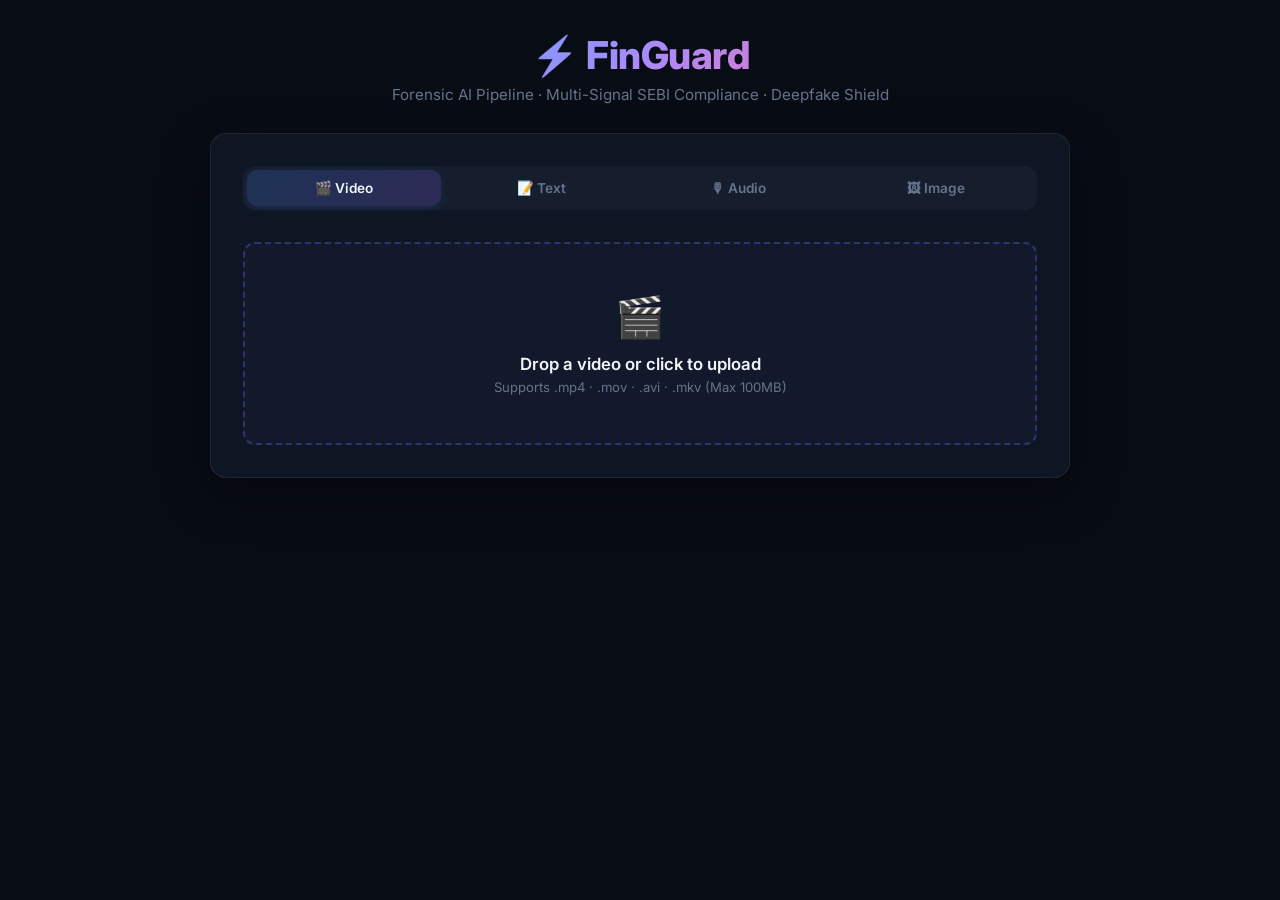
==== commit 85cc2487: "feat: security hardening, anti-injection firewall, interactive timeline scrubber, explainability hea" ====
--- a/static/index.html
+++ b/static/index.html
@@ -4,7 +4,7 @@
     <meta charset="UTF-8">
     <meta name="viewport" content="width=device-width, initial-scale=1.0">
     <title>FinGuard — SEBI Deepfake & Scam Detector</title>
-    <meta name="description" content="AI-powered local video analysis for financial deepfakes and SEBI regulatory violations.">
+    <meta name="description" content="AI-powered forensic pipeline for financial deepfakes and SEBI regulatory violations.">
     <link href="https://fonts.googleapis.com/css2?family=Inter:wght@300;400;500;600;700;800&display=swap" rel="stylesheet">
     <style>
         :root {
@@ -18,6 +18,8 @@
             --danger-dim: rgba(244,63,94,0.15);
             --warning: #f59e0b;
             --warning-dim: rgba(245,158,11,0.15);
+            --suspicious: #f97316;
+            --suspicious-dim: rgba(249,115,22,0.15);
             --success: #10b981;
             --success-dim: rgba(16,185,129,0.15);
             --purple: #a855f7;
@@ -45,7 +47,7 @@
         /* ── Header ── */
         header {
             text-align: center;
-            margin-bottom: 2rem;
+            margin-bottom: 1.8rem;
         }
         header h1 {
             font-size: 2.4rem;
@@ -57,7 +59,7 @@
         }
         header p {
             color: var(--muted);
-            margin-top: 0.5rem;
+            margin-top: 0.4rem;
             font-size: 0.95rem;
         }
 
@@ -68,7 +70,8 @@
             border-radius: var(--radius);
             padding: 2rem;
             width: 100%;
-            max-width: 820px;
+            max-width: 860px;
+            box-shadow: 0 16px 48px rgba(0,0,0,0.4);
         }
 
         /* ── Tab Navigation ── */
@@ -182,6 +185,21 @@
             padding: 8px 16px;
             margin-top: 1rem;
         }
+        .btn-action {
+            background: var(--surface-2);
+            border: 1px solid var(--border);
+            color: var(--text);
+            padding: 8px 14px;
+            border-radius: 8px;
+            font-size: 0.8rem;
+            font-weight: 600;
+            cursor: pointer;
+            transition: all 0.2s;
+            display: inline-flex;
+            align-items: center;
+            gap: 6px;
+        }
+        .btn-action:hover { border-color: var(--primary); background: var(--primary-dim); }
 
         /* ── Spinner ── */
         .spinner-overlay {
@@ -227,16 +245,32 @@
 
         .verdict-banner {
             border-radius: 12px;
-            padding: 1.5rem;
+            padding: 1.4rem;
             text-align: center;
             margin-bottom: 1.5rem;
             border: 1px solid;
         }
         .verdict-banner.safe { background: var(--success-dim); border-color: rgba(16,185,129,0.3); }
+        .verdict-banner.suspicious { background: var(--suspicious-dim); border-color: rgba(249,115,22,0.3); }
         .verdict-banner.warning { background: var(--warning-dim); border-color: rgba(245,158,11,0.3); }
         .verdict-banner.danger { background: var(--danger-dim); border-color: rgba(244,63,94,0.3); }
         .verdict-banner .label { font-size: 0.75rem; font-weight: 600; text-transform: uppercase; letter-spacing: 1px; opacity: 0.7; margin-bottom: 4px; }
         .verdict-banner .title { font-size: 1.6rem; font-weight: 800; }
+
+        /* ── Impersonation Alert Banner ── */
+        .impersonation-banner {
+            background: rgba(239,68,68,0.15);
+            border: 1px solid var(--danger);
+            border-radius: 10px;
+            padding: 12px 16px;
+            margin-bottom: 1.2rem;
+            display: flex;
+            align-items: center;
+            gap: 12px;
+            font-size: 0.88rem;
+            font-weight: 600;
+            color: #fca5a5;
+        }
 
         /* ── Risk Meter ── */
         .risk-meter {
@@ -251,6 +285,69 @@
         .risk-bar-bg { width: 100%; height: 8px; background: rgba(255,255,255,0.06); border-radius: 4px; overflow: hidden; }
         .risk-bar-fill { height: 100%; border-radius: 4px; transition: width 1.2s cubic-bezier(0.22,1,0.36,1); background: linear-gradient(90deg, var(--success), var(--warning), var(--danger)); }
 
+        /* ── Interactive Timeline Risk Scrubber ── */
+        .timeline-scrubber-card {
+            background: var(--surface-2);
+            border: 1px solid var(--border);
+            border-radius: 12px;
+            padding: 1.2rem;
+            margin-bottom: 1.5rem;
+        }
+        .scrubber-header {
+            display: flex;
+            justify-content: space-between;
+            align-items: center;
+            margin-bottom: 10px;
+        }
+        .scrubber-track-container {
+            position: relative;
+            height: 48px;
+            background: rgba(0,0,0,0.3);
+            border-radius: 8px;
+            border: 1px solid var(--border);
+            overflow: hidden;
+            display: flex;
+            align-items: flex-end;
+            padding: 0 4px;
+        }
+        .scrubber-bar {
+            flex: 1;
+            margin: 0 1px;
+            border-radius: 3px 3px 0 0;
+            transition: all 0.2s;
+            cursor: pointer;
+            min-height: 4px;
+        }
+        .scrubber-bar:hover {
+            opacity: 0.8;
+            transform: scaleY(1.1);
+        }
+        .scrubber-ticks {
+            display: flex;
+            justify-content: space-between;
+            font-size: 0.7rem;
+            color: var(--muted);
+            margin-top: 6px;
+            font-variant-numeric: tabular-nums;
+        }
+
+        /* ── Heatmap Artifact View ── */
+        .heatmap-card {
+            background: var(--surface-2);
+            border: 1px solid var(--border);
+            border-radius: 12px;
+            padding: 1.2rem;
+            margin-bottom: 1.5rem;
+            text-align: center;
+        }
+        .heatmap-img {
+            max-width: 240px;
+            border-radius: 10px;
+            border: 1px solid rgba(244,63,94,0.4);
+            margin-top: 10px;
+            box-shadow: 0 4px 16px rgba(0,0,0,0.4);
+        }
+
         /* ── Score row ── */
         .score-row {
             display: grid;
@@ -311,8 +408,11 @@
             border-radius: 4px;
             line-height: 1.9;
             font-size: 0.95rem;
-            cursor: default;
-            transition: background 0.2s;
+            cursor: pointer;
+            transition: all 0.2s;
+        }
+        .segment:hover {
+            outline: 1px solid var(--primary);
         }
         .segment .ts {
             font-size: 0.7rem;
@@ -324,6 +424,7 @@
         .segment.flag-urgency { background: rgba(245,158,11,0.2); border-bottom: 2px solid var(--warning); }
         .segment.flag-social { background: rgba(168,85,247,0.2); border-bottom: 2px solid var(--purple); }
         .segment.flag-paywall { background: rgba(6,182,212,0.2); border-bottom: 2px solid var(--cyan); }
+        .segment.highlight-pulse { outline: 2px solid #3b82f6; background: rgba(59,130,246,0.3) !important; }
 
         .legend {
             display: flex; gap: 14px; flex-wrap: wrap;
@@ -394,6 +495,29 @@
             margin-bottom: 1.5rem;
         }
 
+        /* ── SEBI SCORES Complaint Box ── */
+        .scores-box {
+            background: #090d16;
+            border: 1px solid rgba(59,130,246,0.3);
+            border-radius: 12px;
+            padding: 1.2rem;
+            margin-bottom: 1.5rem;
+        }
+        .scores-pre {
+            font-family: 'Courier New', Courier, monospace;
+            font-size: 0.78rem;
+            color: #cbd5e1;
+            white-space: pre-wrap;
+            max-height: 220px;
+            overflow-y: auto;
+            background: rgba(0,0,0,0.4);
+            padding: 10px;
+            border-radius: 6px;
+            border: 1px solid var(--border);
+            margin: 10px 0;
+            line-height: 1.4;
+        }
+
         /* ── Responsive ── */
         @media (max-width: 640px) {
             .score-row, .signal-grid { grid-template-columns: 1fr; }
@@ -405,7 +529,7 @@
 
 <header>
     <h1>⚡ FinGuard</h1>
-    <p>Local AI · SEBI Compliance · Deepfake Detection</p>
+    <p>Forensic AI Pipeline · Multi-Signal SEBI Compliance · Deepfake Shield</p>
 </header>
 
 <div class="card" id="main-card">
@@ -424,7 +548,7 @@
             <div class="upload-zone" id="video-upload-zone" onclick="document.getElementById('video-file-input').click()">
                 <div class="icon">🎬</div>
                 <h3 id="video-upload-label">Drop a video or click to upload</h3>
-                <p>Supports .mp4 · .mov · .avi · .mkv</p>
+                <p>Supports .mp4 · .mov · .avi · .mkv (Max 100MB)</p>
                 <input type="file" id="video-file-input" accept=".mp4,.avi,.mov,.mkv" onchange="handleVideoFile(this.files)">
             </div>
             <div style="text-align:center">
@@ -440,12 +564,12 @@
             </div>
             <div class="stage-list">
                 <div class="stage-item active" id="s-stage1_ingest"><div class="stage-dot"></div><span>Stage 1 — Preprocessing (face extraction + audio)</span></div>
-                <div class="stage-item" id="s-stage2_vision"><div class="stage-dot"></div><span>Stage 2 — Vision deepfake detection</span></div>
-                <div class="stage-item" id="s-stage3_audio"><div class="stage-dot"></div><span>Stage 3 — Audio deepfake detection</span></div>
-                <div class="stage-item" id="s-stage4_transcription"><div class="stage-dot"></div><span>Stage 4 — Transcription (Whisper)</span></div>
-                <div class="stage-item" id="s-stage5_llm"><div class="stage-dot"></div><span>Stage 5 — SEBI compliance reasoning (LLM)</span></div>
+                <div class="stage-item" id="s-stage2_vision"><div class="stage-dot"></div><span>Stage 2 — Vision deepfake detection & SRM explainability</span></div>
+                <div class="stage-item" id="s-stage4_transcription"><div class="stage-dot"></div><span>Stage 3 — Speech transcription (Whisper)</span></div>
+                <div class="stage-item" id="s-stage3_audio"><div class="stage-dot"></div><span>Stage 4 — Audio deepfake detection & Impersonation check</span></div>
+                <div class="stage-item" id="s-stage5_llm"><div class="stage-dot"></div><span>Stage 5 — SEBI compliance reasoning & anti-injection firewall</span></div>
                 <div class="stage-item" id="s-stage6_registry"><div class="stage-dot"></div><span>Stage 6 — SEBI registry cross-check</span></div>
-                <div class="stage-item" id="s-stage7_aggregation"><div class="stage-dot"></div><span>Stage 7 — Final verdict</span></div>
+                <div class="stage-item" id="s-stage7_aggregation"><div class="stage-dot"></div><span>Stage 7 — Final calibrated synthesis & SCORES draft</span></div>
             </div>
         </div>
 
@@ -456,7 +580,7 @@
     <!-- ══════════════ TEXT TAB ══════════════ -->
     <div class="tab-content" id="tab-text">
         <div id="text-input-section">
-            <textarea class="text-input-area" id="text-input" placeholder="Paste any suspicious text here...&#10;&#10;Example: &quot;I am SEBI registered advisor INA000012345. I guarantee 40% monthly returns. Join my premium WhatsApp group now, only 50 seats left!&quot;"></textarea>
+            <textarea class="text-input-area" id="text-input" placeholder="Paste any suspicious text or WhatsApp/Telegram forward here...&#10;&#10;Example: &quot;I am SEBI registered advisor INA000012345. I guarantee 40% monthly returns. Join my VIP WhatsApp group now, only 50 seats left!&quot;"></textarea>
             <div class="char-count"><span id="text-char-count">0</span> characters</div>
             <div style="text-align:center">
                 <button class="btn" id="text-scan-btn" onclick="startTextScan()">🔍 Analyse Text</button>
@@ -464,7 +588,7 @@
         </div>
         <div class="spinner-overlay" id="text-spinner">
             <div class="spinner"></div>
-            <span class="spinner-text">Running multi-signal analysis...</span>
+            <span class="spinner-text">Running multi-signal analysis & anti-injection firewall...</span>
         </div>
         <div class="results-section" id="text-results"></div>
     </div>
@@ -475,7 +599,7 @@
             <div class="upload-zone" id="audio-upload-zone" onclick="document.getElementById('audio-file-input').click()">
                 <div class="icon">🎙</div>
                 <h3 id="audio-upload-label">Drop an audio file or click to upload</h3>
-                <p>Supports .mp3 · .wav · .ogg · .m4a · .flac · .aac</p>
+                <p>Supports .mp3 · .wav · .ogg · .m4a · .flac (Max 100MB)</p>
                 <input type="file" id="audio-file-input" accept=".mp3,.wav,.ogg,.m4a,.flac,.aac" onchange="handleAudioFile(this.files)">
             </div>
             <div style="text-align:center">
@@ -484,7 +608,7 @@
         </div>
         <div class="spinner-overlay" id="audio-spinner">
             <div class="spinner"></div>
-            <span class="spinner-text">Processing audio through deepfake + SEBI pipeline...</span>
+            <span class="spinner-text">Processing audio through deepfake + SEBI timeline pipeline...</span>
         </div>
         <div class="results-section" id="audio-results"></div>
     </div>
@@ -495,7 +619,7 @@
             <div class="upload-zone" id="image-upload-zone" onclick="document.getElementById('image-file-input').click()">
                 <div class="icon">🖼</div>
                 <h3 id="image-upload-label">Drop an image or click to upload</h3>
-                <p>Supports .jpg · .png · .webp · Screenshots of scam posts</p>
+                <p>Supports .jpg · .png · .webp · Profit P&L Screenshots (Max 100MB)</p>
                 <input type="file" id="image-file-input" accept=".jpg,.jpeg,.png,.webp,.bmp" onchange="handleImageFile(this.files)">
             </div>
             <img class="img-preview" id="image-preview">
@@ -505,7 +629,7 @@
         </div>
         <div class="spinner-overlay" id="image-spinner">
             <div class="spinner"></div>
-            <span class="spinner-text">Running OCR + deepfake + SEBI analysis...</span>
+            <span class="spinner-text">Running OCR + face artifact + SEBI analysis...</span>
         </div>
         <div class="results-section" id="image-results"></div>
     </div>
@@ -529,32 +653,96 @@
 }
 
 function getSignalColor(score) {
-    if (score >= 0.7) return 'var(--danger)';
-    if (score >= 0.4) return 'var(--warning)';
+    if (score >= 0.65) return 'var(--danger)';
+    if (score >= 0.35) return 'var(--warning)';
     return 'var(--success)';
 }
 
 function getVerdictClass(verdict) {
     if (verdict.includes('Critical')) return 'danger';
     if (verdict.includes('Warning')) return 'warning';
+    if (verdict.includes('Suspicious')) return 'suspicious';
     return 'safe';
 }
 
-// ── Build common results HTML ──────────────────────────────────────
+// ── Common UI Builders ─────────────────────────────────────────────
 function buildVerdictBanner(verdict) {
     const cls = getVerdictClass(verdict);
     return `<div class="verdict-banner ${cls}">
-        <div class="label">Final Verdict</div>
+        <div class="label">Calibrated Regulatory Verdict</div>
         <div class="title">${verdict}</div>
+    </div>`;
+}
+
+function buildImpersonationBanner(impersonation) {
+    if (!impersonation || !impersonation.is_impersonation) return '';
+    return `<div class="impersonation-banner">
+        <span style="font-size:1.4rem">🚨</span>
+        <div>${impersonation.warning || 'AI Voice Clone Impersonation Detected!'}</div>
     </div>`;
 }
 
 function buildRiskMeter(score) {
     const pct = (score * 100).toFixed(1);
     return `<div class="risk-meter">
-        <div class="risk-label">🎯 Composite Risk Score</div>
+        <div class="risk-label">🎯 Composite Fraud Risk Score</div>
         <div class="risk-val" style="color:${getSignalColor(score)}">${pct}%</div>
         <div class="risk-bar-bg"><div class="risk-bar-fill" style="width:0%" id="risk-bar-animated"></div></div>
+    </div>`;
+}
+
+function buildTimelineScrubber(allSegments, timelineTrack) {
+    const segments = (allSegments && allSegments.length) ? allSegments : [];
+    if (!segments.length) return '';
+
+    let barsHtml = '';
+    segments.forEach((seg, idx) => {
+        const score = seg.score || 0;
+        const heightPct = Math.max(15, Math.round(score * 100));
+        let color = '#10b981';
+        if (score >= 0.65) color = '#f43f5e';
+        else if (score >= 0.40) color = '#f59e0b';
+
+        barsHtml += `<div class="scrubber-bar" 
+            style="height:${heightPct}%; background:${color};" 
+            title="Time: ${formatTime(seg.start)} - ${formatTime(seg.end)} | Deepfake Risk: ${(score*100).toFixed(0)}%"
+            onclick="jumpToTimelineSegment(${seg.start})"></div>`;
+    });
+
+    const maxTime = segments[segments.length - 1].end || 0;
+
+    return `<div class="timeline-scrubber-card">
+        <div class="scrubber-header">
+            <div class="section-title" style="margin:0">📈 Interactive Video/Audio Risk Scrubber</div>
+            <span style="font-size:0.75rem;color:var(--muted)">Click any bar to jump to segment</span>
+        </div>
+        <div class="scrubber-track-container">${barsHtml}</div>
+        <div class="scrubber-ticks">
+            <span>00:00</span>
+            <span>${formatTime(maxTime / 2)}</span>
+            <span>${formatTime(maxTime)}</span>
+        </div>
+    </div>`;
+}
+
+function jumpToTimelineSegment(startTime) {
+    const segs = document.querySelectorAll('.segment');
+    segs.forEach(s => {
+        const sTime = parseFloat(s.getAttribute('data-start') || '0');
+        if (Math.abs(sTime - startTime) <= 5.0) {
+            s.classList.add('highlight-pulse');
+            s.scrollIntoView({ behavior: 'smooth', block: 'center' });
+            setTimeout(() => s.classList.remove('highlight-pulse'), 3000);
+        }
+    });
+}
+
+function buildHeatmapCard(heatmapBase64) {
+    if (!heatmapBase64) return '';
+    return `<div class="heatmap-card">
+        <div class="section-title">🔬 Visual Forensic Artifact Heatmap (SRM Residuals)</div>
+        <img class="heatmap-img" src="${heatmapBase64}" alt="Forensic Saliency Map">
+        <p style="font-size:0.78rem;color:var(--muted);margin-top:6px">Red clusters denote anomalous high-frequency GAN synthesis noise seams</p>
     </div>`;
 }
 
@@ -570,7 +758,7 @@
         'credential_misrep': '🎭 Credential Misrep.'
     };
 
-    let html = '<div class="section-title">📊 Signal Breakdown</div><div class="signal-grid">';
+    let html = '<div class="section-title">📊 Multi-Signal Breakdown</div><div class="signal-grid">';
     for (const [key, label] of Object.entries(labels)) {
         const score = signalScores[key] || 0;
         const pct = (score * 100).toFixed(0);
@@ -599,12 +787,12 @@
 
     if (!allFlags.length) return '';
 
-    let html = '<div class="section-title">🚩 Flagged Statements</div><div class="flag-list">';
+    let html = '<div class="section-title">🚩 Flagged Evidentiary Statements</div><div class="flag-list">';
     allFlags.forEach(f => {
         html += `<div class="flag-item type-${f.type}">
             <span class="flag-icon">${f.icon}</span>
             <div>
-                <div class="flag-quote">"${f.quote}"</div>
+                <div class="flag-quote">"${escapeHtml(f.quote)}"</div>
                 <div class="flag-type">${f.label}</div>
             </div>
         </div>`;
@@ -626,20 +814,65 @@
     };
     const [cls, label] = pilMap[registry.verdict] || ['pill-notclaimed', registry.verdict];
 
-    return `<div class="section-title">🏛 SEBI Registry Check</div>
+    return `<div class="section-title">🏛 SEBI Registry Cross-Check</div>
     <div class="registry-card">
         <div>
-            <div style="font-weight:600">${name}</div>
-            <div style="font-size:0.8rem;color:var(--muted);margin-top:2px">${regNo}</div>
+            <div style="font-weight:600">${escapeHtml(name)}</div>
+            <div style="font-size:0.8rem;color:var(--muted);margin-top:2px">${escapeHtml(regNo)}</div>
         </div>
         <div class="registry-pill ${cls}">${label}</div>
     </div>`;
 }
 
+function buildScoresComplaintBox(complaintText) {
+    if (!complaintText) return '';
+    const safeText = escapeHtml(complaintText);
+    return `<div class="scores-box">
+        <div style="display:flex;justify-content:space-between;align-items:center;">
+            <div class="section-title" style="margin:0;color:#60a5fa">⚖️ SEBI SCORES Complaint Lodgement Draft</div>
+            <div style="display:flex;gap:8px;">
+                <button class="btn-action" onclick="copyScoresComplaint()">📋 Copy Complaint</button>
+                <button class="btn-action" onclick="downloadScoresComplaint()">📥 Download Report</button>
+            </div>
+        </div>
+        <pre class="scores-pre" id="scores-complaint-content">${safeText}</pre>
+    </div>`;
+}
+
+function copyScoresComplaint() {
+    const el = document.getElementById('scores-complaint-content');
+    if (!el) return;
+    navigator.clipboard.writeText(el.textContent).then(() => {
+        alert('✅ SEBI SCORES complaint draft copied to clipboard!');
+    });
+}
+
+function downloadScoresComplaint() {
+    const el = document.getElementById('scores-complaint-content');
+    if (!el) return;
+    const blob = new Blob([el.textContent], { type: 'text/plain;charset=utf-8' });
+    const url = URL.createObjectURL(blob);
+    const a = document.createElement('a');
+    a.href = url;
+    a.download = `SEBI_SCORES_Complaint_${Date.now()}.txt`;
+    a.click();
+    URL.revokeObjectURL(url);
+}
+
 function buildReasoningBox(sebi) {
     if (!sebi.reasoning) return '';
-    return `<div class="section-title">🤖 LLM Reasoning</div>
-    <div class="reasoning-box">${sebi.reasoning}</div>`;
+    return `<div class="section-title">🤖 LLM Compliance Reasoning</div>
+    <div class="reasoning-box">${escapeHtml(sebi.reasoning)}</div>`;
+}
+
+function escapeHtml(str) {
+    if (!str) return '';
+    return String(str)
+        .replace(/&/g, '&amp;')
+        .replace(/</g, '&lt;')
+        .replace(/>/g, '&gt;')
+        .replace(/"/g, '&quot;')
+        .replace(/'/g, '&#039;');
 }
 
 function animateRiskBar(score) {
@@ -657,18 +890,17 @@
 let timerInterval = null;
 let startTime = null;
 
-const STAGE_ORDER = ['stage1_ingest','stage2_vision','stage3_audio','stage4_transcription','stage5_llm','stage6_registry','stage7_aggregation'];
+const STAGE_ORDER = ['stage1_ingest','stage2_vision','stage4_transcription','stage3_audio','stage5_llm','stage6_registry','stage7_aggregation'];
 const STAGE_LABELS = {
     'stage1_ingest': 'Stage 1 — Preprocessing face & audio...',
-    'stage2_vision': 'Stage 2 — Running Vision Deepfake Model...',
-    'stage3_audio': 'Stage 3 — Running Audio Spoof Detection...',
-    'stage4_transcription': 'Stage 4 — Transcribing Audio with Whisper...',
-    'stage5_llm': 'Stage 5 — Checking SEBI Compliance with LLM...',
+    'stage2_vision': 'Stage 2 — Running Vision Deepfake Model & SRM heatmap...',
+    'stage4_transcription': 'Stage 3 — Transcribing Speech with Whisper...',
+    'stage3_audio': 'Stage 4 — Running Audio Spoof & Impersonation Check...',
+    'stage5_llm': 'Stage 5 — Checking SEBI Compliance & Anti-Injection...',
     'stage6_registry': 'Stage 6 — Verifying SEBI Registrant Database...',
-    'stage7_aggregation': 'Stage 7 — Synthesizing Final Report...'
+    'stage7_aggregation': 'Stage 7 — Synthesizing Calibrated SCORES Draft...'
 };
 
-// Drag-drop for video
 const videoDropZone = document.getElementById('video-upload-zone');
 ['dragenter','dragover','dragleave','drop'].forEach(e => videoDropZone.addEventListener(e, ev => ev.preventDefault()));
 ['dragenter','dragover'].forEach(e => videoDropZone.addEventListener(e, () => videoDropZone.classList.add('dragover')));
@@ -700,7 +932,7 @@
     document.getElementById('tab-nav').style.pointerEvents = 'none';
     document.getElementById('tab-nav').style.opacity = '0.5';
 
-    document.getElementById('progress-status-text').textContent = '📤 Uploading video to local backend...';
+    document.getElementById('progress-status-text').textContent = '📤 Uploading video to backend...';
     startTime = Date.now();
     timerInterval = setInterval(updateTimer, 1000);
 
@@ -770,23 +1002,30 @@
     const container = document.getElementById('video-results');
 
     let html = buildVerdictBanner(r.verdict);
-    html += buildRiskMeter(sebi.composite_risk_score || 0);
+    html += buildImpersonationBanner(r.impersonation_check);
+    html += buildRiskMeter(r.composite_risk_score || sebi.composite_risk_score || 0);
+
+    // Interactive Scrubber
+    html += buildTimelineScrubber(r.all_audio_segments, r.timeline_track);
 
     // Score row
     const vPct = ((r.vision_score || 0) * 100).toFixed(1);
     const aPct = ((r.audio_score || 0) * 100).toFixed(1);
     html += `<div class="score-row">
         <div class="score-card">
-            <div class="s-label">👁 Vision Score</div>
+            <div class="s-label">👁 Vision Deepfake Score</div>
             <div class="s-val">${vPct}%</div>
             <div class="bar-bg"><div class="bar-fill" style="width:${vPct}%;background:var(--danger)"></div></div>
         </div>
         <div class="score-card">
-            <div class="s-label">🔊 Audio Score</div>
+            <div class="s-label">🔊 Audio Deepfake Score</div>
             <div class="s-val">${aPct}%</div>
             <div class="bar-bg"><div class="bar-fill" style="width:${aPct}%;background:var(--purple)"></div></div>
         </div>
     </div>`;
+
+    // Explainability Heatmap
+    html += buildHeatmapCard(r.heatmap_base64);
 
     html += buildSignalGrid(sebi.signal_scores);
 
@@ -798,7 +1037,7 @@
         const socialQuotes = (sebi.social_proof_inflation || []).map(q => q.toLowerCase());
         const paywallQuotes = (sebi.paywall_push || []).map(q => q.toLowerCase());
 
-        html += '<div class="transcript-panel"><div class="section-title">📝 Transcript — SEBI Flags Highlighted</div><div style="line-height:2">';
+        html += '<div class="transcript-panel"><div class="section-title">📝 Timestamped Transcript — SEBI Flags Highlighted</div><div style="line-height:2">';
         segments.forEach(seg => {
             const segLower = seg.text.toLowerCase();
             let flagClass = '';
@@ -807,7 +1046,7 @@
             else if (socialQuotes.some(q => segLower.includes(q) || q.includes(segLower))) flagClass = 'flag-social';
             else if (paywallQuotes.some(q => segLower.includes(q) || q.includes(segLower))) flagClass = 'flag-paywall';
 
-            html += `<span class="segment ${flagClass}"><span class="ts">${formatTime(seg.start)}</span>${seg.text} </span>`;
+            html += `<span class="segment ${flagClass}" data-start="${seg.start}"><span class="ts">${formatTime(seg.start)}</span>${escapeHtml(seg.text)} </span>`;
         });
         html += '</div>';
         html += `<div class="legend">
@@ -821,11 +1060,12 @@
     html += buildFlagsList(sebi);
     html += buildRegistryCard(sebi, r.registry_check);
     html += buildReasoningBox(sebi);
+    html += buildScoresComplaintBox(r.scores_complaint);
     html += '<div style="text-align:center"><button class="btn btn-ghost" onclick="resetVideoTab()">← Scan another video</button></div>';
 
     container.innerHTML = html;
     container.style.display = 'block';
-    animateRiskBar(sebi.composite_risk_score || 0);
+    animateRiskBar(r.composite_risk_score || sebi.composite_risk_score || 0);
 }
 
 function resetVideoTab() {
@@ -892,6 +1132,7 @@
     html += buildFlagsList(sebi);
     html += buildRegistryCard(sebi, r.registry_check);
     html += buildReasoningBox(sebi);
+    html += buildScoresComplaintBox(r.scores_complaint);
     html += '<div style="text-align:center"><button class="btn btn-ghost" onclick="resetTextTab()">← Scan more text</button></div>';
 
     container.innerHTML = html;
@@ -950,7 +1191,11 @@
     const container = document.getElementById('audio-results');
 
     let html = buildVerdictBanner(r.verdict);
+    html += buildImpersonationBanner(r.impersonation_check);
     html += buildRiskMeter(r.composite_risk_score || 0);
+
+    // Interactive timeline
+    html += buildTimelineScrubber(r.all_audio_segments, r.timeline_track);
 
     const aPct = ((r.audio_score || 0) * 100).toFixed(1);
     html += `<div class="score-row">
@@ -962,20 +1207,20 @@
         <div class="score-card">
             <div class="s-label">📝 Transcript Length</div>
             <div class="s-val">${(r.transcript || '').length}</div>
-            <div style="font-size:0.8rem;color:var(--muted);margin-top:4px">characters extracted</div>
+            <div style="font-size:0.8rem;color:var(--muted);margin-top:4px">characters transcribed</div>
         </div>
     </div>`;
 
     html += buildSignalGrid(sebi.signal_scores);
 
-    // Transcript
     if (r.transcript) {
-        html += `<div class="transcript-panel"><div class="section-title">📝 Transcript</div><div style="line-height:1.7;font-size:0.9rem">${r.transcript}</div></div>`;
+        html += `<div class="transcript-panel"><div class="section-title">📝 Full Audio Transcript</div><div style="line-height:1.7;font-size:0.9rem">${escapeHtml(r.transcript)}</div></div>`;
     }
 
     html += buildFlagsList(sebi);
     html += buildRegistryCard(sebi, r.registry_check);
     html += buildReasoningBox(sebi);
+    html += buildScoresComplaintBox(r.scores_complaint);
     html += '<div style="text-align:center"><button class="btn btn-ghost" onclick="resetAudioTab()">← Scan another audio</button></div>';
 
     container.innerHTML = html;
@@ -1011,7 +1256,6 @@
     document.getElementById('image-upload-label').textContent = imageFile.name;
     document.getElementById('image-scan-btn').style.display = 'inline-flex';
 
-    // Preview
     const reader = new FileReader();
     reader.onload = e => {
         const preview = document.getElementById('image-preview');
@@ -1060,21 +1304,24 @@
         <div class="score-card">
             <div class="s-label">📄 OCR Confidence</div>
             <div class="s-val">${ocrConf}%</div>
-            <div style="font-size:0.8rem;color:var(--muted);margin-top:4px">${(r.ocr_blocks || []).length} text blocks found</div>
+            <div style="font-size:0.8rem;color:var(--muted);margin-top:4px">${(r.ocr_blocks || []).length} text blocks extracted</div>
         </div>
     </div>`;
 
+    // Explainability heatmap if available
+    html += buildHeatmapCard(r.heatmap_base64);
+
     html += buildSignalGrid(sebi.signal_scores);
 
-    // OCR extracted text
     if (r.extracted_text) {
-        html += `<div class="section-title">📄 Extracted Text (OCR)</div>
-        <div class="ocr-text-box">${r.extracted_text}</div>`;
+        html += `<div class="section-title">📄 Extracted Text from Image (OCR)</div>
+        <div class="ocr-text-box">${escapeHtml(r.extracted_text)}</div>`;
     }
 
     html += buildFlagsList(sebi);
     html += buildRegistryCard(sebi, r.registry_check);
     html += buildReasoningBox(sebi);
+    html += buildScoresComplaintBox(r.scores_complaint);
     html += '<div style="text-align:center"><button class="btn btn-ghost" onclick="resetImageTab()">← Scan another image</button></div>';
 
     container.innerHTML = html;
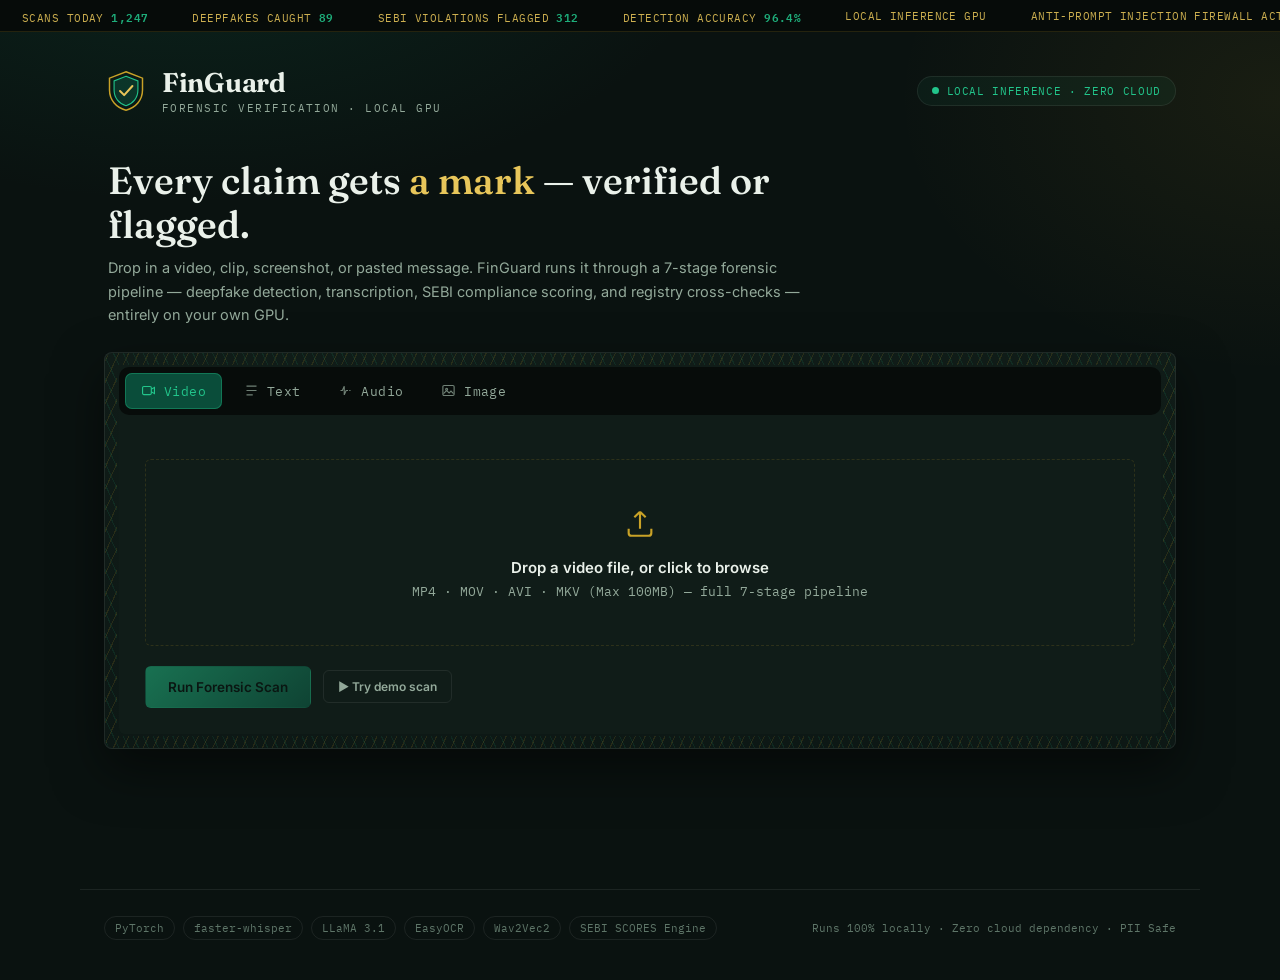
==== commit 68fa3997: "feat: implement forensic banknote engraving design overhaul for web app and extension" ====
--- a/static/index.html
+++ b/static/index.html
@@ -1,1345 +1,1145 @@
 <!DOCTYPE html>
 <html lang="en">
 <head>
-    <meta charset="UTF-8">
-    <meta name="viewport" content="width=device-width, initial-scale=1.0">
-    <title>FinGuard — SEBI Deepfake & Scam Detector</title>
-    <meta name="description" content="AI-powered forensic pipeline for financial deepfakes and SEBI regulatory violations.">
-    <link href="https://fonts.googleapis.com/css2?family=Inter:wght@300;400;500;600;700;800&display=swap" rel="stylesheet">
-    <style>
-        :root {
-            --bg: #080c14;
-            --surface: #0f1623;
-            --surface-2: #161e2e;
-            --border: rgba(255,255,255,0.07);
-            --primary: #3b82f6;
-            --primary-dim: rgba(59,130,246,0.15);
-            --danger: #f43f5e;
-            --danger-dim: rgba(244,63,94,0.15);
-            --warning: #f59e0b;
-            --warning-dim: rgba(245,158,11,0.15);
-            --suspicious: #f97316;
-            --suspicious-dim: rgba(249,115,22,0.15);
-            --success: #10b981;
-            --success-dim: rgba(16,185,129,0.15);
-            --purple: #a855f7;
-            --purple-dim: rgba(168,85,247,0.15);
-            --cyan: #06b6d4;
-            --cyan-dim: rgba(6,182,212,0.15);
-            --text: #f1f5f9;
-            --muted: #64748b;
-            --radius: 16px;
-        }
-
-        * { box-sizing: border-box; margin: 0; padding: 0; }
-
-        body {
-            font-family: 'Inter', sans-serif;
-            background: var(--bg);
-            color: var(--text);
-            min-height: 100vh;
-            display: flex;
-            flex-direction: column;
-            align-items: center;
-            padding: 2rem 1rem;
-        }
-
-        /* ── Header ── */
-        header {
-            text-align: center;
-            margin-bottom: 1.8rem;
-        }
-        header h1 {
-            font-size: 2.4rem;
-            font-weight: 800;
-            background: linear-gradient(135deg, #60a5fa, #a78bfa, #f472b6);
-            -webkit-background-clip: text;
-            -webkit-text-fill-color: transparent;
-            letter-spacing: -0.5px;
-        }
-        header p {
-            color: var(--muted);
-            margin-top: 0.4rem;
-            font-size: 0.95rem;
-        }
-
-        /* ── Main card ── */
-        .card {
-            background: var(--surface);
-            border: 1px solid var(--border);
-            border-radius: var(--radius);
-            padding: 2rem;
-            width: 100%;
-            max-width: 860px;
-            box-shadow: 0 16px 48px rgba(0,0,0,0.4);
-        }
-
-        /* ── Tab Navigation ── */
-        .tab-nav {
-            display: flex;
-            gap: 4px;
-            background: var(--surface-2);
-            border-radius: 12px;
-            padding: 4px;
-            margin-bottom: 2rem;
-        }
-        .tab-btn {
-            flex: 1;
-            padding: 10px 12px;
-            border: none;
-            background: transparent;
-            color: var(--muted);
-            font-family: 'Inter', sans-serif;
-            font-size: 0.85rem;
-            font-weight: 600;
-            border-radius: 10px;
-            cursor: pointer;
-            transition: all 0.25s;
-            display: flex;
-            align-items: center;
-            justify-content: center;
-            gap: 6px;
-        }
-        .tab-btn:hover { color: var(--text); background: rgba(255,255,255,0.04); }
-        .tab-btn.active {
-            background: linear-gradient(135deg, rgba(59,130,246,0.2), rgba(139,92,246,0.2));
-            color: var(--text);
-            box-shadow: 0 2px 8px rgba(59,130,246,0.15);
-        }
-        .tab-content { display: none; }
-        .tab-content.active { display: block; }
-
-        /* ── Upload zone ── */
-        .upload-zone {
-            border: 2px dashed rgba(99,102,241,0.35);
-            border-radius: 12px;
-            padding: 3rem 2rem;
-            text-align: center;
-            cursor: pointer;
-            transition: all 0.25s;
-            background: rgba(99,102,241,0.04);
-        }
-        .upload-zone:hover, .upload-zone.dragover {
-            border-color: var(--primary);
-            background: var(--primary-dim);
-        }
-        .upload-zone .icon { font-size: 2.5rem; margin-bottom: 0.8rem; }
-        .upload-zone h3 { font-weight: 600; font-size: 1.05rem; }
-        .upload-zone p { color: var(--muted); font-size: 0.82rem; margin-top: 0.3rem; }
-        input[type="file"] { display: none; }
-
-        /* ── Text input area ── */
-        .text-input-area {
-            width: 100%;
-            min-height: 180px;
-            background: var(--surface-2);
-            border: 1px solid var(--border);
-            border-radius: 12px;
-            padding: 1rem;
-            color: var(--text);
-            font-family: 'Inter', sans-serif;
-            font-size: 0.9rem;
-            resize: vertical;
-            outline: none;
-            transition: border-color 0.2s;
-            line-height: 1.6;
-        }
-        .text-input-area:focus { border-color: rgba(59,130,246,0.5); }
-        .text-input-area::placeholder { color: var(--muted); }
-        .char-count { text-align: right; font-size: 0.75rem; color: var(--muted); margin-top: 6px; }
-
-        /* ── Image preview ── */
-        .img-preview {
-            max-width: 100%;
-            max-height: 250px;
-            border-radius: 10px;
-            margin-top: 1rem;
-            border: 1px solid var(--border);
-            display: none;
-        }
-
-        /* ── Button ── */
-        .btn {
-            display: inline-flex;
-            align-items: center;
-            gap: 8px;
-            background: linear-gradient(135deg, #3b82f6, #8b5cf6);
-            color: white;
-            border: none;
-            padding: 12px 28px;
-            border-radius: 10px;
-            font-size: 0.95rem;
-            font-weight: 600;
-            cursor: pointer;
-            transition: all 0.2s;
-            margin-top: 1.5rem;
-            font-family: 'Inter', sans-serif;
-        }
-        .btn:hover { opacity: 0.9; transform: translateY(-1px); }
-        .btn:disabled { opacity: 0.4; cursor: not-allowed; transform: none; }
-        .btn-ghost {
-            background: transparent;
-            border: 1px solid var(--border);
-            color: var(--muted);
-            font-size: 0.85rem;
-            padding: 8px 16px;
-            margin-top: 1rem;
-        }
-        .btn-action {
-            background: var(--surface-2);
-            border: 1px solid var(--border);
-            color: var(--text);
-            padding: 8px 14px;
-            border-radius: 8px;
-            font-size: 0.8rem;
-            font-weight: 600;
-            cursor: pointer;
-            transition: all 0.2s;
-            display: inline-flex;
-            align-items: center;
-            gap: 6px;
-        }
-        .btn-action:hover { border-color: var(--primary); background: var(--primary-dim); }
-
-        /* ── Spinner ── */
-        .spinner-overlay {
-            display: none;
-            flex-direction: column;
-            align-items: center;
-            gap: 1rem;
-            padding: 3rem;
-        }
-        .spinner-overlay.active { display: flex; }
-        .spinner {
-            width: 40px; height: 40px;
-            border: 3px solid var(--border);
-            border-top-color: var(--primary);
-            border-radius: 50%;
-            animation: spin 0.8s linear infinite;
-        }
-        @keyframes spin { to { transform: rotate(360deg); } }
-        .spinner-text { color: var(--muted); font-size: 0.9rem; }
-
-        /* ── Progress ── */
-        #progress-section { display: none; }
-        .stage-list { display: flex; flex-direction: column; gap: 10px; margin-top: 1.5rem; }
-        .stage-item {
-            display: flex; align-items: center; gap: 12px;
-            background: var(--surface-2); border-radius: 10px; padding: 12px 16px;
-            font-size: 0.9rem; border: 1px solid var(--border);
-            transition: all 0.3s;
-        }
-        .stage-item.active { border-color: rgba(59,130,246,0.4); background: var(--primary-dim); }
-        .stage-item.done { border-color: rgba(16,185,129,0.3); }
-        .stage-dot {
-            width: 10px; height: 10px; border-radius: 50%;
-            background: var(--muted); flex-shrink: 0;
-            transition: all 0.3s;
-        }
-        .stage-item.active .stage-dot { background: var(--primary); box-shadow: 0 0 8px var(--primary); animation: pulse 1.2s infinite; }
-        .stage-item.done .stage-dot { background: var(--success); }
-        @keyframes pulse { 0%,100%{opacity:1;} 50%{opacity:0.4;} }
-
-        /* ── Results ── */
-        .results-section { display: none; }
-
-        .verdict-banner {
-            border-radius: 12px;
-            padding: 1.4rem;
-            text-align: center;
-            margin-bottom: 1.5rem;
-            border: 1px solid;
-        }
-        .verdict-banner.safe { background: var(--success-dim); border-color: rgba(16,185,129,0.3); }
-        .verdict-banner.suspicious { background: var(--suspicious-dim); border-color: rgba(249,115,22,0.3); }
-        .verdict-banner.warning { background: var(--warning-dim); border-color: rgba(245,158,11,0.3); }
-        .verdict-banner.danger { background: var(--danger-dim); border-color: rgba(244,63,94,0.3); }
-        .verdict-banner .label { font-size: 0.75rem; font-weight: 600; text-transform: uppercase; letter-spacing: 1px; opacity: 0.7; margin-bottom: 4px; }
-        .verdict-banner .title { font-size: 1.6rem; font-weight: 800; }
-
-        /* ── Impersonation Alert Banner ── */
-        .impersonation-banner {
-            background: rgba(239,68,68,0.15);
-            border: 1px solid var(--danger);
-            border-radius: 10px;
-            padding: 12px 16px;
-            margin-bottom: 1.2rem;
-            display: flex;
-            align-items: center;
-            gap: 12px;
-            font-size: 0.88rem;
-            font-weight: 600;
-            color: #fca5a5;
-        }
-
-        /* ── Risk Meter ── */
-        .risk-meter {
-            background: var(--surface-2);
-            border: 1px solid var(--border);
-            border-radius: 12px;
-            padding: 1.2rem;
-            margin-bottom: 1.5rem;
-        }
-        .risk-meter .risk-label { font-size: 0.75rem; color: var(--muted); font-weight: 600; text-transform: uppercase; letter-spacing: 0.5px; margin-bottom: 8px; }
-        .risk-meter .risk-val { font-size: 2rem; font-weight: 800; margin-bottom: 6px; }
-        .risk-bar-bg { width: 100%; height: 8px; background: rgba(255,255,255,0.06); border-radius: 4px; overflow: hidden; }
-        .risk-bar-fill { height: 100%; border-radius: 4px; transition: width 1.2s cubic-bezier(0.22,1,0.36,1); background: linear-gradient(90deg, var(--success), var(--warning), var(--danger)); }
-
-        /* ── Interactive Timeline Risk Scrubber ── */
-        .timeline-scrubber-card {
-            background: var(--surface-2);
-            border: 1px solid var(--border);
-            border-radius: 12px;
-            padding: 1.2rem;
-            margin-bottom: 1.5rem;
-        }
-        .scrubber-header {
-            display: flex;
-            justify-content: space-between;
-            align-items: center;
-            margin-bottom: 10px;
-        }
-        .scrubber-track-container {
-            position: relative;
-            height: 48px;
-            background: rgba(0,0,0,0.3);
-            border-radius: 8px;
-            border: 1px solid var(--border);
-            overflow: hidden;
-            display: flex;
-            align-items: flex-end;
-            padding: 0 4px;
-        }
-        .scrubber-bar {
-            flex: 1;
-            margin: 0 1px;
-            border-radius: 3px 3px 0 0;
-            transition: all 0.2s;
-            cursor: pointer;
-            min-height: 4px;
-        }
-        .scrubber-bar:hover {
-            opacity: 0.8;
-            transform: scaleY(1.1);
-        }
-        .scrubber-ticks {
-            display: flex;
-            justify-content: space-between;
-            font-size: 0.7rem;
-            color: var(--muted);
-            margin-top: 6px;
-            font-variant-numeric: tabular-nums;
-        }
-
-        /* ── Heatmap Artifact View ── */
-        .heatmap-card {
-            background: var(--surface-2);
-            border: 1px solid var(--border);
-            border-radius: 12px;
-            padding: 1.2rem;
-            margin-bottom: 1.5rem;
-            text-align: center;
-        }
-        .heatmap-img {
-            max-width: 240px;
-            border-radius: 10px;
-            border: 1px solid rgba(244,63,94,0.4);
-            margin-top: 10px;
-            box-shadow: 0 4px 16px rgba(0,0,0,0.4);
-        }
-
-        /* ── Score row ── */
-        .score-row {
-            display: grid;
-            grid-template-columns: 1fr 1fr;
-            gap: 12px;
-            margin-bottom: 1.5rem;
-        }
-        .score-card {
-            background: var(--surface-2); border: 1px solid var(--border);
-            border-radius: 12px; padding: 1.2rem;
-        }
-        .score-card .s-label { font-size: 0.75rem; color: var(--muted); font-weight: 500; text-transform: uppercase; letter-spacing: 0.5px; }
-        .score-card .s-val { font-size: 1.8rem; font-weight: 700; margin: 4px 0; }
-        .bar-bg { width: 100%; height: 6px; background: rgba(255,255,255,0.06); border-radius: 3px; overflow: hidden; margin-top: 8px; }
-        .bar-fill { height: 100%; width: 0%; border-radius: 3px; transition: width 1.2s cubic-bezier(0.22,1,0.36,1); }
-
-        /* ── Signal Breakdown ── */
-        .signal-grid {
-            display: grid;
-            grid-template-columns: 1fr 1fr;
-            gap: 8px;
-            margin-bottom: 1.5rem;
-        }
-        .signal-item {
-            background: var(--surface-2);
-            border: 1px solid var(--border);
-            border-radius: 10px;
-            padding: 12px;
-        }
-        .signal-item .sig-header {
-            display: flex;
-            justify-content: space-between;
-            align-items: center;
-            margin-bottom: 6px;
-        }
-        .signal-item .sig-name { font-size: 0.78rem; color: var(--muted); font-weight: 600; text-transform: uppercase; letter-spacing: 0.5px; }
-        .signal-item .sig-score { font-size: 0.85rem; font-weight: 700; }
-        .signal-bar-bg { width: 100%; height: 4px; background: rgba(255,255,255,0.06); border-radius: 2px; overflow: hidden; }
-        .signal-bar-fill { height: 100%; border-radius: 2px; transition: width 1s ease; }
-
-        /* ── Sections ── */
-        .section-title {
-            font-size: 0.8rem; font-weight: 600; text-transform: uppercase;
-            letter-spacing: 1px; color: var(--muted); margin-bottom: 12px;
-        }
-
-        /* ── Transcript / Subtitle panel ── */
-        .transcript-panel {
-            background: var(--surface-2);
-            border: 1px solid var(--border);
-            border-radius: 12px;
-            padding: 1.5rem;
-            margin-bottom: 1.5rem;
-        }
-        .segment {
-            display: inline;
-            padding: 2px 4px;
-            border-radius: 4px;
-            line-height: 1.9;
-            font-size: 0.95rem;
-            cursor: pointer;
-            transition: all 0.2s;
-        }
-        .segment:hover {
-            outline: 1px solid var(--primary);
-        }
-        .segment .ts {
-            font-size: 0.7rem;
-            color: var(--muted);
-            margin-right: 4px;
-            font-variant-numeric: tabular-nums;
-        }
-        .segment.flag-return { background: rgba(244,63,94,0.25); border-bottom: 2px solid var(--danger); }
-        .segment.flag-urgency { background: rgba(245,158,11,0.2); border-bottom: 2px solid var(--warning); }
-        .segment.flag-social { background: rgba(168,85,247,0.2); border-bottom: 2px solid var(--purple); }
-        .segment.flag-paywall { background: rgba(6,182,212,0.2); border-bottom: 2px solid var(--cyan); }
-        .segment.highlight-pulse { outline: 2px solid #3b82f6; background: rgba(59,130,246,0.3) !important; }
-
-        .legend {
-            display: flex; gap: 14px; flex-wrap: wrap;
-            margin-top: 12px; font-size: 0.78rem; color: var(--muted);
-        }
-        .legend-dot {
-            display: inline-block; width: 10px; height: 10px;
-            border-radius: 2px; margin-right: 4px; vertical-align: middle;
-        }
-
-        /* ── Extracted text (OCR) ── */
-        .ocr-text-box {
-            background: var(--surface-2);
-            border: 1px solid var(--border);
-            border-radius: 12px;
-            padding: 1.2rem;
-            margin-bottom: 1.5rem;
-            font-size: 0.9rem;
-            line-height: 1.6;
-            color: var(--text);
-            white-space: pre-wrap;
-        }
-
-        /* ── Flags list ── */
-        .flag-list { display: flex; flex-direction: column; gap: 8px; margin-bottom: 1.5rem; }
-        .flag-item {
-            background: var(--surface-2); border-radius: 10px;
-            padding: 12px 14px; font-size: 0.88rem;
-            border-left: 3px solid;
-            display: flex; gap: 10px; align-items: flex-start;
-        }
-        .flag-item.type-return { border-color: var(--danger); }
-        .flag-item.type-urgency { border-color: var(--warning); }
-        .flag-item.type-social { border-color: var(--purple); }
-        .flag-item.type-paywall { border-color: var(--cyan); }
-        .flag-item.type-implied { border-color: #f97316; }
-        .flag-item.type-credential { border-color: #ef4444; }
-        .flag-item .flag-icon { font-size: 1rem; flex-shrink: 0; margin-top: 1px; }
-        .flag-item .flag-quote { color: var(--text); font-style: italic; }
-        .flag-item .flag-type { font-size: 0.72rem; font-weight: 600; text-transform: uppercase; letter-spacing: 0.5px; margin-top: 4px; }
-        .flag-item.type-return .flag-type { color: var(--danger); }
-        .flag-item.type-urgency .flag-type { color: var(--warning); }
-        .flag-item.type-social .flag-type { color: var(--purple); }
-        .flag-item.type-paywall .flag-type { color: var(--cyan); }
-        .flag-item.type-implied .flag-type { color: #f97316; }
-        .flag-item.type-credential .flag-type { color: #ef4444; }
-
-        /* ── Registry ── */
-        .registry-card {
-            background: var(--surface-2); border: 1px solid var(--border);
-            border-radius: 12px; padding: 1.2rem;
-            display: flex; justify-content: space-between; align-items: center;
-            margin-bottom: 1.5rem; font-size: 0.9rem;
-        }
-        .registry-pill {
-            font-size: 0.78rem; font-weight: 600; padding: 4px 10px;
-            border-radius: 20px; text-transform: uppercase; letter-spacing: 0.5px;
-        }
-        .pill-notfound { background: var(--danger-dim); color: var(--danger); }
-        .pill-verified { background: var(--success-dim); color: var(--success); }
-        .pill-mismatch { background: var(--warning-dim); color: var(--warning); }
-        .pill-notclaimed { background: rgba(100,116,139,0.15); color: var(--muted); }
-
-        .reasoning-box {
-            background: var(--surface-2); border: 1px solid var(--border);
-            border-radius: 10px; padding: 1rem 1.2rem;
-            font-size: 0.875rem; color: var(--muted); line-height: 1.6;
-            margin-bottom: 1.5rem;
-        }
-
-        /* ── SEBI SCORES Complaint Box ── */
-        .scores-box {
-            background: #090d16;
-            border: 1px solid rgba(59,130,246,0.3);
-            border-radius: 12px;
-            padding: 1.2rem;
-            margin-bottom: 1.5rem;
-        }
-        .scores-pre {
-            font-family: 'Courier New', Courier, monospace;
-            font-size: 0.78rem;
-            color: #cbd5e1;
-            white-space: pre-wrap;
-            max-height: 220px;
-            overflow-y: auto;
-            background: rgba(0,0,0,0.4);
-            padding: 10px;
-            border-radius: 6px;
-            border: 1px solid var(--border);
-            margin: 10px 0;
-            line-height: 1.4;
-        }
-
-        /* ── Responsive ── */
-        @media (max-width: 640px) {
-            .score-row, .signal-grid { grid-template-columns: 1fr; }
-            .tab-btn { font-size: 0.75rem; padding: 8px 6px; }
-        }
-    </style>
+<meta charset="UTF-8">
+<meta name="viewport" content="width=device-width, initial-scale=1.0">
+<title>FinGuard — Financial Deepfake & Scam Forensics</title>
+<meta name="description" content="AI-powered local forensic pipeline for financial deepfakes and SEBI regulatory compliance violations.">
+<link rel="preconnect" href="https://fonts.googleapis.com">
+<link rel="preconnect" href="https://fonts.gstatic.com" crossorigin>
+<link href="https://fonts.googleapis.com/css2?family=Fraunces:opsz,wght@9..144,450;9..144,560;9..144,650&family=Inter:wght@400;500;600;700;800&family=IBM+Plex+Mono:wght@400;500;600&display=swap" rel="stylesheet">
+<style>
+/* ============================================================
+   FINGUARD — FORENSIC BANKNOTE DESIGN SYSTEM
+   Concept: Certificate of authenticity / sovereign seal.
+   ============================================================ */
+:root{
+  --ink:        #0a1210;
+  --ink-2:      #0d1815;
+  --panel:      #101c18;
+  --panel-2:    #0d1815;
+  --line:       rgba(201,162,39,0.16);
+  --line-soft:  rgba(234,241,234,0.08);
+
+  --emerald:        #0e6b4f;
+  --emerald-bright: #22c58b;
+  --emerald-dim:    #0a4d3a;
+  --gold:           #c9a227;
+  --gold-bright:    #e8c65a;
+  --crimson:        #b23a48;
+  --crimson-bright: #e0576a;
+  --amber:          #d9a441;
+
+  --text:       #eaf1ea;
+  --text-dim:   #93a99a;
+  --text-faint: #5e7568;
+
+  --font-display: 'Fraunces', Georgia, serif;
+  --font-body:    'Inter', -apple-system, sans-serif;
+  --font-mono:    'IBM Plex Mono', 'Courier New', monospace;
+
+  --radius: 4px;
+  --ease: cubic-bezier(.22,.9,.32,1);
+}
+
+*{ box-sizing: border-box; }
+html{ scroll-behavior: smooth; }
+body{
+  margin:0;
+  background: var(--ink);
+  background-image:
+    radial-gradient(ellipse 900px 500px at 15% -10%, rgba(14,107,79,0.22), transparent 60%),
+    radial-gradient(ellipse 700px 500px at 100% 10%, rgba(201,162,39,0.08), transparent 55%);
+  color: var(--text);
+  font-family: var(--font-body);
+  -webkit-font-smoothing: antialiased;
+  min-height: 100vh;
+}
+@media (prefers-reduced-motion: reduce){
+  *{ animation-duration: 0.01ms !important; animation-iteration-count: 1 !important; transition-duration: 0.01ms !important; scroll-behavior: auto !important; }
+}
+::selection{ background: var(--gold); color: var(--ink); }
+:focus-visible{ outline: 2px solid var(--gold-bright); outline-offset: 2px; }
+
+/* ---------- guilloché engraving pattern (signature motif) ---------- */
+.guilloche-border{
+  position: relative;
+  padding: 14px;
+}
+.guilloche-border::before{
+  content:"";
+  position:absolute; inset:0;
+  border-radius: 8px;
+  padding: 12px;
+  background-image:
+    repeating-linear-gradient(115deg, transparent 0 3px, rgba(201,162,39,0.14) 3px 4px, transparent 4px 9px),
+    repeating-linear-gradient(65deg, transparent 0 3px, rgba(34,197,139,0.10) 3px 4px, transparent 4px 9px);
+  -webkit-mask: linear-gradient(#000 0 0) content-box, linear-gradient(#000 0 0);
+  mask: linear-gradient(#000 0 0) content-box, linear-gradient(#000 0 0);
+  -webkit-mask-composite: xor;
+  mask-composite: exclude;
+  pointer-events:none;
+}
+
+/* ---------- ticker ---------- */
+.ticker{
+  position: sticky; top:0; z-index: 50;
+  background: #060b09;
+  border-bottom: 1px solid var(--line);
+  overflow: hidden;
+  white-space: nowrap;
+  height: 32px;
+}
+.ticker__track{
+  display: inline-flex;
+  align-items: center;
+  height: 32px;
+  animation: ticker-scroll 32s linear infinite;
+}
+.ticker__item{
+  font-family: var(--font-mono);
+  font-size: 11px;
+  letter-spacing: 0.04em;
+  color: var(--gold-bright);
+  padding: 0 22px;
+  opacity: 0.88;
+}
+.ticker__item b{ color: var(--emerald-bright); font-weight: 600; }
+@keyframes ticker-scroll{ from{ transform: translateX(0); } to{ transform: translateX(-50%); } }
+
+/* ---------- header ---------- */
+header{
+  max-width: 1120px; margin: 0 auto;
+  padding: 34px 24px 18px;
+  display:flex; align-items:center; justify-content:space-between;
+  gap: 16px; flex-wrap: wrap;
+}
+.brand{ display:flex; align-items:center; gap:14px; }
+.brand__mark{ width:44px; height:44px; flex-shrink:0; }
+.brand__word{ font-family: var(--font-display); font-size: 27px; font-weight: 650; letter-spacing: -0.01em; }
+.brand__tag{ font-family: var(--font-mono); font-size: 10.5px; letter-spacing: 0.14em; text-transform: uppercase; color: var(--text-dim); margin-top: 2px; }
+.status-chip{
+  display:flex; align-items:center; gap:8px;
+  font-family: var(--font-mono); font-size: 11px; letter-spacing: 0.06em;
+  color: var(--emerald-bright);
+  border: 1px solid var(--line-soft);
+  background: rgba(34,197,139,0.06);
+  padding: 7px 14px; border-radius: 20px;
+}
+.status-dot{ width:7px; height:7px; border-radius:50%; background: var(--emerald-bright); box-shadow: 0 0 0 0 rgba(34,197,139,0.6); animation: pulse-dot 2.2s infinite; }
+@keyframes pulse-dot{ 0%{ box-shadow:0 0 0 0 rgba(34,197,139,0.5);} 70%{ box-shadow:0 0 0 8px rgba(34,197,139,0);} 100%{ box-shadow:0 0 0 0 rgba(34,197,139,0);} }
+
+/* ---------- layout ---------- */
+main{ max-width: 1120px; margin: 0 auto; padding: 8px 24px 100px; }
+.hero-intro{ margin: 18px 4px 26px; max-width: 720px; }
+.hero-intro h1{ font-family: var(--font-display); font-weight: 560; font-size: clamp(26px,3.4vw,38px); line-height:1.15; margin:0 0 10px; }
+.hero-intro h1 em{ font-style: normal; color: var(--gold-bright); }
+.hero-intro p{ color: var(--text-dim); font-size: 14.5px; line-height:1.6; margin:0; }
+
+.panel{
+  background: linear-gradient(180deg, var(--panel), var(--panel-2));
+  border: 1px solid var(--line-soft);
+  border-radius: 8px;
+  box-shadow: 0 20px 50px rgba(0,0,0,0.5);
+}
+
+/* ---------- tabs ---------- */
+.tabs{ display:flex; gap:6px; padding: 6px; background: #070c0a; border-radius: 10px; margin-bottom: 18px; overflow-x:auto; }
+.tab-btn{
+  display:flex; align-items:center; gap:8px;
+  font-family: var(--font-mono); font-size: 12.5px; letter-spacing:0.03em;
+  background: transparent; border: none; color: var(--text-dim);
+  padding: 10px 16px; border-radius: 7px; cursor:pointer;
+  transition: all .2s var(--ease);
+  white-space: nowrap;
+}
+.tab-btn svg{ width:15px; height:15px; opacity:.75; }
+.tab-btn:hover{ color: var(--text); background: rgba(255,255,255,0.03); }
+.tab-btn.active{ background: var(--emerald-dim); color: var(--emerald-bright); box-shadow: inset 0 0 0 1px rgba(34,197,139,0.35); }
+.tab-btn.active svg{ opacity:1; }
+
+.tab-panel{ display:none; }
+.tab-panel.active{ display:block; animation: fade-up .35s var(--ease); }
+@keyframes fade-up{ from{ opacity:0; transform: translateY(6px);} to{ opacity:1; transform:none;} }
+
+/* ---------- scanner card ---------- */
+.scan-card{ padding: 26px; }
+.dropzone{
+  border: 1.5px dashed var(--line);
+  border-radius: 6px;
+  padding: 46px 20px;
+  text-align:center;
+  cursor:pointer;
+  transition: all .2s var(--ease);
+  position: relative;
+}
+.dropzone:hover, .dropzone.drag{ border-color: var(--gold-bright); background: rgba(201,162,39,0.045); }
+.dropzone svg{ width:34px; height:34px; color: var(--gold); margin-bottom: 14px; }
+.dropzone__title{ font-family: var(--font-body); font-weight:600; font-size:15px; }
+.dropzone__sub{ color: var(--text-dim); font-size: 12.5px; margin-top: 6px; font-family: var(--font-mono); }
+.dropzone.has-file{ border-style:solid; border-color: var(--emerald-bright); }
+.file-chip{ display:none; align-items:center; justify-content:center; gap:10px; font-family: var(--font-mono); font-size:13px; color: var(--emerald-bright); }
+.file-chip.show{ display:flex; }
+.file-chip button{ background:none; border:none; color: var(--text-faint); cursor:pointer; font-size:16px; line-height:1; }
+
+textarea.scan-text{
+  width:100%; min-height: 150px; resize: vertical;
+  background: #060b09;
+  background-image: repeating-linear-gradient(180deg, transparent 0 27px, rgba(201,162,39,0.07) 27px 28px);
+  line-height: 28px; padding: 4px 16px;
+  border: 1px solid var(--line-soft); border-radius: 6px;
+  color: var(--text); font-family: var(--font-mono); font-size: 13.5px;
+}
+textarea.scan-text:focus{ border-color: var(--gold); }
+.text-meta{ display:flex; justify-content:space-between; margin-top:8px; font-family: var(--font-mono); font-size:11px; color: var(--text-faint); }
+
+.scan-actions{ display:flex; gap:12px; margin-top: 20px; flex-wrap:wrap; align-items:center; }
+.btn{
+  font-family: var(--font-body); font-weight:600; font-size: 13.5px;
+  border-radius: 6px; padding: 12px 22px; cursor:pointer; border:1px solid transparent;
+  display:inline-flex; align-items:center; gap:8px;
+  transition: all .18s var(--ease);
+}
+.btn-primary{ background: linear-gradient(135deg, var(--emerald-bright), var(--emerald)); color:#06120d; }
+.btn-primary:hover{ filter: brightness(1.08); transform: translateY(-1px); }
+.btn-primary:disabled{ opacity:.5; cursor:not-allowed; transform:none; }
+.btn-ghost{ background: transparent; border-color: var(--line-soft); color: var(--text-dim); }
+.btn-ghost:hover{ border-color: var(--gold); color: var(--gold-bright); }
+.btn-sm{ padding: 8px 14px; font-size:12px; }
+
+/* ---------- stage stepper ---------- */
+.stepper{ display:none; gap:0; margin-top: 26px; }
+.stepper.show{ display:flex; }
+.step{ flex:1; text-align:center; position:relative; }
+.step:not(:last-child)::after{
+  content:""; position:absolute; top:13px; left:56%; width:88%; height:1px;
+  background: var(--line-soft);
+}
+.step.done:not(:last-child)::after{ background: var(--emerald-bright); }
+.step__dot{
+  width:26px; height:26px; border-radius:50%; margin:0 auto 8px;
+  display:flex; align-items:center; justify-content:center;
+  font-family: var(--font-mono); font-size:11px; font-weight:600;
+  background: #070c0a; border:1px solid var(--line-soft); color: var(--text-faint);
+  position:relative; z-index:1; transition: all .25s var(--ease);
+}
+.step.active .step__dot{ border-color: var(--gold-bright); color: var(--gold-bright); box-shadow: 0 0 0 4px rgba(201,162,39,0.15); animation: step-pulse 1.4s infinite; }
+.step.done .step__dot{ background: var(--emerald-bright); border-color: var(--emerald-bright); color:#06120d; }
+@keyframes step-pulse{ 0%,100%{ box-shadow:0 0 0 4px rgba(201,162,39,0.15);} 50%{ box-shadow:0 0 0 7px rgba(201,162,39,0.05);} }
+.step__label{ font-family: var(--font-mono); font-size:9.5px; color: var(--text-faint); letter-spacing:0.02em; }
+.step.active .step__label, .step.done .step__label{ color: var(--text-dim); }
+
+/* ---------- results ---------- */
+#results{ display:none; margin-top: 30px; }
+#results.show{ display:block; animation: fade-up .5s var(--ease); }
+
+.verdict-row{ display:flex; align-items:center; gap: 28px; flex-wrap:wrap; padding: 30px; }
+.stamp{
+  width: 132px; height:132px; border-radius:50%; flex-shrink:0;
+  display:flex; align-items:center; justify-content:center; text-align:center;
+  border: 3px double currentColor;
+  font-family: var(--font-display); font-weight:650; font-size: 13px; line-height:1.25;
+  transform: rotate(-9deg) scale(0.4); opacity:0;
+  padding: 10px;
+}
+.stamp.animate{ animation: stamp-in .5s var(--ease) .1s forwards; }
+@keyframes stamp-in{ 0%{ transform: rotate(-9deg) scale(0.4); opacity:0;} 60%{ transform: rotate(-7deg) scale(1.08); opacity:1;} 100%{ transform: rotate(-8deg) scale(1); opacity:1;} }
+.stamp.safe{ color: var(--emerald-bright); }
+.stamp.suspicious{ color: var(--amber); }
+.stamp.warning{ color: var(--amber); }
+.stamp.critical{ color: var(--crimson-bright); }
+.stamp span{ display:block; }
+.stamp .stamp-sub{ font-family: var(--font-mono); font-size:9px; letter-spacing:0.1em; margin-top:4px; opacity:.85; }
+
+.verdict-copy{ flex:1; min-width:220px; }
+.verdict-copy__eyebrow{ font-family: var(--font-mono); font-size:11px; letter-spacing:0.1em; color: var(--text-faint); text-transform:uppercase; margin-bottom:6px; }
+.verdict-copy__title{ font-family: var(--font-display); font-size: 24px; font-weight:600; margin:0 0 8px; }
+.verdict-copy__desc{ color: var(--text-dim); font-size:13.5px; line-height:1.6; max-width:560px; }
+
+/* Impersonation Banner */
+.impersonation-seal{
+  margin: 0 30px 16px; padding: 12px 18px; border-radius: 6px;
+  background: rgba(224,87,106,0.12); border: 1px solid var(--crimson-bright);
+  color: var(--crimson-bright); font-family: var(--font-mono); font-size: 12px;
+  display:flex; align-items:center; gap: 10px;
+}
+
+/* Risk meter */
+.risk-meter{ padding: 24px 30px; border-top: 1px solid var(--line-soft); }
+.risk-meter__head{ display:flex; justify-content:space-between; align-items:baseline; margin-bottom:10px; }
+.risk-meter__label{ font-family: var(--font-mono); font-size:11px; letter-spacing:0.08em; color: var(--text-dim); text-transform:uppercase; }
+.risk-meter__value{ font-family: var(--font-mono); font-size:26px; font-weight:600; color: var(--text); }
+.risk-meter__track{ height:10px; border-radius:6px; background:#060b09; overflow:hidden; border:1px solid var(--line-soft); }
+.risk-meter__fill{ height:100%; width:0%; border-radius:6px; background: linear-gradient(90deg, var(--emerald-bright), var(--gold-bright) 55%, var(--crimson-bright)); transition: width 1s var(--ease); }
+
+/* Timeline Risk Scrubber */
+.scrubber-wrap{ margin: 4px 30px 24px; }
+.scrubber-head{ display:flex; justify-content:space-between; align-items:center; margin-bottom:8px; font-family: var(--font-mono); font-size:11px; color: var(--text-dim); }
+.scrubber-canvas{
+  height: 48px; background: #060b09; border: 1px solid var(--line-soft); border-radius: 6px;
+  display: flex; align-items: flex-end; padding: 0 4px; gap: 2px; overflow-x: auto;
+}
+.scrubber-col{
+  flex: 1; min-width: 6px; border-radius: 2px 2px 0 0; cursor: pointer; transition: all .15s ease;
+}
+.scrubber-col:hover{ filter: brightness(1.3); transform: scaleY(1.1); }
+.scrubber-times{ display:flex; justify-content:space-between; font-family: var(--font-mono); font-size:10px; color: var(--text-faint); margin-top: 4px; }
+
+/* Forensic Heatmap */
+.heatmap-wrap{ margin: 4px 30px 24px; text-align: center; background: #060b09; border: 1px solid var(--line-soft); border-radius: 6px; padding: 18px; }
+.heatmap-img{ max-width: 220px; border-radius: 6px; border: 1px solid rgba(201,162,39,0.3); box-shadow: 0 4px 20px rgba(0,0,0,0.6); }
+
+.section-title{ font-family: var(--font-mono); font-size:11px; letter-spacing:0.1em; text-transform:uppercase; color: var(--text-dim); padding: 22px 30px 4px; border-top:1px solid var(--line-soft); }
+
+.signal-grid{ display:grid; grid-template-columns: repeat(auto-fit,minmax(230px,1fr)); gap:14px; padding: 12px 30px 24px; }
+.signal-card{ background:#0a1512; border:1px solid var(--line-soft); border-radius:6px; padding:14px 16px; opacity:0; transform: translateY(8px); animation: fade-up .4s var(--ease) forwards; }
+.signal-card__head{ display:flex; justify-content:space-between; font-size:12.5px; margin-bottom:8px; }
+.signal-card__name{ font-weight:600; }
+.signal-card__weight{ font-family: var(--font-mono); color: var(--text-faint); font-size:10.5px; }
+.signal-card__track{ height:6px; border-radius:4px; background:#060b09; overflow:hidden; margin-bottom:6px; }
+.signal-card__fill{ height:100%; border-radius:4px; width:0%; transition: width .8s var(--ease) .1s; }
+.signal-card__score{ font-family: var(--font-mono); font-size:11px; color: var(--text-dim); }
+
+.quote-list{ padding: 4px 30px 24px; display:flex; flex-direction:column; gap:10px; }
+.quote-card{ background:#0a1512; border-left:2px solid var(--crimson-bright); border-radius:0 6px 6px 0; padding:12px 16px; font-size:13.5px; line-height:1.55; color: var(--text); }
+.quote-card::before{ content:"“"; color: var(--gold); font-family: var(--font-display); font-size:20px; margin-right:4px; }
+
+.registry-card{ margin: 4px 30px 24px; padding:16px 18px; border-radius:6px; background:#0a1512; border:1px solid var(--line-soft); display:flex; align-items:center; gap:14px; }
+.registry-badge{ font-family: var(--font-mono); font-size:11px; padding:5px 10px; border-radius:20px; white-space:nowrap; letter-spacing:0.03em; }
+.registry-badge.verified{ background: rgba(34,197,139,0.12); color: var(--emerald-bright); }
+.registry-badge.flagged{ background: rgba(224,87,106,0.12); color: var(--crimson-bright); }
+.registry-badge.neutral{ background: rgba(147,169,154,0.1); color: var(--text-dim); }
+.registry-detail{ font-family: var(--font-mono); font-size:12px; color: var(--text-dim); }
+
+.reasoning-card{ margin: 4px 30px 28px; padding: 16px 18px; border-radius:6px; background:#0a1512; border: 1px solid var(--line-soft); font-size:13.5px; line-height:1.65; color: var(--text-dim); }
+
+/* SEBI SCORES Draft */
+.scores-card{ margin: 4px 30px 28px; background: #060b09; border: 1px solid rgba(201,162,39,0.25); border-radius:6px; padding: 18px; }
+.scores-actions{ display:flex; justify-content:space-between; align-items:center; margin-bottom:12px; flex-wrap:wrap; gap:8px; }
+.scores-pre{
+  font-family: var(--font-mono); font-size: 11px; color: #a3b899;
+  background: #040806; padding: 12px; border-radius: 4px; border: 1px solid var(--line-soft);
+  max-height: 220px; overflow-y: auto; white-space: pre-wrap; line-height: 1.45;
+}
+
+.transcript-wrap{ margin: 4px 30px 28px; }
+.transcript-toggle{ background:none; border:1px solid var(--line-soft); color: var(--text-dim); font-family: var(--font-mono); font-size:11.5px; padding:8px 14px; border-radius:6px; cursor:pointer; }
+.transcript-toggle:hover{ border-color: var(--gold); color: var(--gold-bright); }
+.transcript-body{ display:none; margin-top:12px; background:#060b09; border:1px solid var(--line-soft); border-radius:6px; padding:16px; max-height:260px; overflow-y:auto; font-family: var(--font-mono); font-size:12.5px; line-height:1.8; color: var(--text-dim); }
+.transcript-body.show{ display:block; }
+.transcript-seg{ margin-bottom:6px; padding: 2px 4px; border-radius: 3px; cursor: pointer; transition: background .15s; }
+.transcript-seg:hover{ background: rgba(255,255,255,0.03); }
+.transcript-seg.active-seg{ background: rgba(201,162,39,0.18) !important; color: var(--gold-bright); }
+.transcript-time{ color: var(--text-faint); margin-right:8px; }
+.transcript-flag{ color: var(--crimson-bright); text-decoration: underline wavy var(--crimson); text-decoration-thickness:1px; }
+
+.error-box{ display:none; margin-top:18px; padding:14px 16px; border-radius:6px; background: rgba(224,87,106,0.08); border:1px solid rgba(224,87,106,0.3); color: var(--crimson-bright); font-size:13px; font-family: var(--font-mono); }
+.error-box.show{ display:block; }
+
+/* ---------- footer ---------- */
+footer{ max-width:1120px; margin: 40px auto 0; padding: 26px 24px 40px; border-top:1px solid var(--line-soft); display:flex; justify-content:space-between; flex-wrap:wrap; gap:14px; align-items:center; }
+.stack-chips{ display:flex; gap:8px; flex-wrap:wrap; }
+.chip{ font-family: var(--font-mono); font-size:10.5px; color: var(--text-faint); border:1px solid var(--line-soft); padding:4px 10px; border-radius:20px; }
+footer p{ font-family: var(--font-mono); font-size:11px; color: var(--text-faint); margin:0; }
+
+@media (max-width: 640px){
+  .verdict-row{ flex-direction:column; text-align:center; }
+  .section-title, .signal-grid, .quote-list, .registry-card, .reasoning-card, .transcript-wrap, .scrubber-wrap, .scores-card{ padding-left:18px; padding-right:18px; }
+  .risk-meter{ padding-left:18px; padding-right:18px; }
+  .scan-card{ padding:18px; }
+}
+</style>
 </head>
 <body>
 
+<div class="ticker" aria-hidden="true">
+  <div class="ticker__track" id="tickerTrack"></div>
+</div>
+
 <header>
-    <h1>⚡ FinGuard</h1>
-    <p>Forensic AI Pipeline · Multi-Signal SEBI Compliance · Deepfake Shield</p>
+  <div class="brand">
+    <svg class="brand__mark" viewBox="0 0 48 48" fill="none">
+      <path d="M24 3L42 10V23C42 34 34.5 42.5 24 45C13.5 42.5 6 34 6 23V10L24 3Z" stroke="#c9a227" stroke-width="1.6"/>
+      <path d="M24 8L37 13V23C37 31.5 31.5 38 24 40C16.5 38 11 31.5 11 23V13L24 8Z" fill="#0e6b4f" fill-opacity="0.35" stroke="#22c58b" stroke-width="1.2"/>
+      <path d="M17.5 24L22 28.5L31 18.5" stroke="#e8c65a" stroke-width="2.2" stroke-linecap="round" stroke-linejoin="round"/>
+    </svg>
+    <div>
+      <div class="brand__word">FinGuard</div>
+      <div class="brand__tag">Forensic Verification · Local GPU</div>
+    </div>
+  </div>
+  <div class="status-chip"><span class="status-dot"></span> LOCAL INFERENCE · ZERO CLOUD</div>
 </header>
 
-<div class="card" id="main-card">
-
-    <!-- ── Tab Navigation ── -->
-    <div class="tab-nav" id="tab-nav">
-        <button class="tab-btn active" data-tab="video" onclick="switchTab('video')">🎬 Video</button>
-        <button class="tab-btn" data-tab="text" onclick="switchTab('text')">📝 Text</button>
-        <button class="tab-btn" data-tab="audio" onclick="switchTab('audio')">🎙 Audio</button>
-        <button class="tab-btn" data-tab="image" onclick="switchTab('image')">🖼 Image</button>
+<main>
+  <div class="hero-intro">
+    <h1>Every claim gets <em>a mark</em> — verified or flagged.</h1>
+    <p>Drop in a video, clip, screenshot, or pasted message. FinGuard runs it through a 7-stage forensic pipeline — deepfake detection, transcription, SEBI compliance scoring, and registry cross-checks — entirely on your own GPU.</p>
+  </div>
+
+  <div class="panel guilloche-border">
+  <div style="background:var(--panel);border-radius:6px;">
+    <div class="tabs" role="tablist">
+      <button class="tab-btn active" data-tab="video" role="tab">
+        <svg viewBox="0 0 24 24" fill="none" stroke="currentColor" stroke-width="1.8"><rect x="2.5" y="5.5" width="14" height="13" rx="2"/><path d="M16.5 10L21.5 7V17L16.5 14"/></svg>
+        Video
+      </button>
+      <button class="tab-btn" data-tab="text" role="tab">
+        <svg viewBox="0 0 24 24" fill="none" stroke="currentColor" stroke-width="1.8"><path d="M4 5h16M4 12h16M4 19h10"/></svg>
+        Text
+      </button>
+      <button class="tab-btn" data-tab="audio" role="tab">
+        <svg viewBox="0 0 24 24" fill="none" stroke="currentColor" stroke-width="1.8"><path d="M4 12h3l3-7v14l3-7h3M18 12h2"/></svg>
+        Audio
+      </button>
+      <button class="tab-btn" data-tab="image" role="tab">
+        <svg viewBox="0 0 24 24" fill="none" stroke="currentColor" stroke-width="1.8"><rect x="3" y="4" width="18" height="16" rx="2"/><circle cx="9" cy="10" r="1.6"/><path d="M4 17l5-5 4 4 3-3 4 4"/></svg>
+        Image
+      </button>
     </div>
 
-    <!-- ══════════════ VIDEO TAB ══════════════ -->
-    <div class="tab-content active" id="tab-video">
-        <div id="video-upload-section">
-            <div class="upload-zone" id="video-upload-zone" onclick="document.getElementById('video-file-input').click()">
-                <div class="icon">🎬</div>
-                <h3 id="video-upload-label">Drop a video or click to upload</h3>
-                <p>Supports .mp4 · .mov · .avi · .mkv (Max 100MB)</p>
-                <input type="file" id="video-file-input" accept=".mp4,.avi,.mov,.mkv" onchange="handleVideoFile(this.files)">
+    <!-- VIDEO -->
+    <div class="tab-panel active" id="panel-video">
+      <div class="scan-card">
+        <div class="dropzone" id="dropzone-video" tabindex="0" role="button" aria-label="Upload video">
+          <input type="file" id="file-video" accept="video/*" hidden>
+          <svg viewBox="0 0 24 24" fill="none" stroke="currentColor" stroke-width="1.5"><path d="M12 16V4M12 4l-4 4M12 4l4 4"/><path d="M4 16v3a2 2 0 002 2h12a2 2 0 002-2v-3"/></svg>
+          <div class="dropzone__title">Drop a video file, or click to browse</div>
+          <div class="dropzone__sub">MP4 · MOV · AVI · MKV (Max 100MB) — full 7-stage pipeline</div>
+          <div class="file-chip" id="chip-video"><span></span><button type="button" aria-label="Remove file">✕</button></div>
+        </div>
+        <div class="scan-actions">
+          <button class="btn btn-primary" id="scan-video" disabled>Run Forensic Scan</button>
+          <button class="btn btn-ghost btn-sm" data-demo="video">▶ Try demo scan</button>
+        </div>
+        <div class="stepper" id="stepper-video">
+          <div class="step" data-stage="1"><div class="step__dot">1</div><div class="step__label">Ingest</div></div>
+          <div class="step" data-stage="2"><div class="step__dot">2</div><div class="step__label">Vision</div></div>
+          <div class="step" data-stage="3"><div class="step__dot">3</div><div class="step__label">Audio</div></div>
+          <div class="step" data-stage="4"><div class="step__dot">4</div><div class="step__label">Transcribe</div></div>
+          <div class="step" data-stage="5"><div class="step__dot">5</div><div class="step__label">SEBI LLM</div></div>
+          <div class="step" data-stage="6"><div class="step__dot">6</div><div class="step__label">Registry</div></div>
+          <div class="step" data-stage="7"><div class="step__dot">7</div><div class="step__label">Verdict</div></div>
+        </div>
+        <div class="error-box" id="error-video"></div>
+      </div>
+    </div>
+
+    <!-- TEXT -->
+    <div class="tab-panel" id="panel-text">
+      <div class="scan-card">
+        <textarea class="scan-text" id="input-text" placeholder="Paste a message, post, or forward you want checked — e.g. a WhatsApp tip, a Telegram forward, a Twitter/X post..."></textarea>
+        <div class="text-meta"><span id="text-count">0 characters</span><span>Instant multi-signal analysis</span></div>
+        <div class="scan-actions">
+          <button class="btn btn-primary" id="scan-text" disabled>Scan Text</button>
+          <button class="btn btn-ghost btn-sm" data-demo="text">▶ Try demo scan</button>
+        </div>
+        <div class="error-box" id="error-text"></div>
+      </div>
+    </div>
+
+    <!-- AUDIO -->
+    <div class="tab-panel" id="panel-audio">
+      <div class="scan-card">
+        <div class="dropzone" id="dropzone-audio" tabindex="0" role="button" aria-label="Upload audio">
+          <input type="file" id="file-audio" accept="audio/*" hidden>
+          <svg viewBox="0 0 24 24" fill="none" stroke="currentColor" stroke-width="1.5"><path d="M12 15a3 3 0 003-3V6a3 3 0 10-6 0v6a3 3 0 003 3z"/><path d="M6 11a6 6 0 0012 0M12 19v3"/></svg>
+          <div class="dropzone__title">Drop an audio file, or click to browse</div>
+          <div class="dropzone__sub">WAV · MP3 · OGG · M4A — voice notes, calls, audio forwards</div>
+          <div class="file-chip" id="chip-audio"><span></span><button type="button" aria-label="Remove file">✕</button></div>
+        </div>
+        <div class="scan-actions">
+          <button class="btn btn-primary" id="scan-audio" disabled>Run Forensic Scan</button>
+          <button class="btn btn-ghost btn-sm" data-demo="audio">▶ Try demo scan</button>
+        </div>
+        <div class="error-box" id="error-audio"></div>
+      </div>
+    </div>
+
+    <!-- IMAGE -->
+    <div class="tab-panel" id="panel-image">
+      <div class="scan-card">
+        <div class="dropzone" id="dropzone-image" tabindex="0" role="button" aria-label="Upload image">
+          <input type="file" id="file-image" accept="image/*" hidden>
+          <svg viewBox="0 0 24 24" fill="none" stroke="currentColor" stroke-width="1.5"><rect x="3" y="4" width="18" height="16" rx="2"/><circle cx="9" cy="10" r="1.6"/><path d="M4 17l5-5 4 4 3-3 4 4"/></svg>
+          <div class="dropzone__title">Drop a screenshot, or click to browse</div>
+          <div class="dropzone__sub">PNG · JPG · WEBP — P&amp;L screenshots, fake certificates, forwards</div>
+          <div class="file-chip" id="chip-image"><span></span><button type="button" aria-label="Remove file">✕</button></div>
+        </div>
+        <div class="scan-actions">
+          <button class="btn btn-primary" id="scan-image" disabled>Run Forensic Scan</button>
+          <button class="btn btn-ghost btn-sm" data-demo="image">▶ Try demo scan</button>
+        </div>
+        <div class="error-box" id="error-image"></div>
+      </div>
+    </div>
+
+  </div>
+  </div>
+
+  <!-- RESULTS -->
+  <div id="results" class="panel guilloche-border">
+    <div style="background:var(--panel);border-radius:6px;">
+      <div class="verdict-row">
+        <div class="stamp" id="stamp"><span id="stampTitle"></span><span class="stamp-sub" id="stampSub"></span></div>
+        <div class="verdict-copy">
+          <div class="verdict-copy__eyebrow" id="verdictEyebrow">FORENSIC VERDICT</div>
+          <div class="verdict-copy__title" id="verdictTitle">—</div>
+          <div class="verdict-copy__desc" id="verdictDesc"></div>
+        </div>
+      </div>
+
+      <!-- Impersonation Seal -->
+      <div id="impersonationSection" class="impersonation-seal" style="display:none;">
+        <span style="font-size:16px">🚨</span>
+        <span id="impersonationText"></span>
+      </div>
+
+      <div class="risk-meter">
+        <div class="risk-meter__head">
+          <span class="risk-meter__label">Composite Fraud Risk Score</span>
+          <span class="risk-meter__value" id="riskValue">0%</span>
+        </div>
+        <div class="risk-meter__track"><div class="risk-meter__fill" id="riskFill"></div></div>
+      </div>
+
+      <!-- Scrubber Section -->
+      <div id="scrubberSection" class="scrubber-wrap" style="display:none;">
+        <div class="scrubber-head">
+          <span>📈 INTERACTIVE TIMELINE RISK SCRUBBER</span>
+          <span style="color:var(--text-faint)">Click any bar to jump to transcript quote</span>
+        </div>
+        <div class="scrubber-canvas" id="scrubberCanvas"></div>
+        <div class="scrubber-times">
+          <span>00:00</span>
+          <span id="scrubberMid">00:15</span>
+          <span id="scrubberEnd">00:30</span>
+        </div>
+      </div>
+
+      <!-- Deepfake Breakdown -->
+      <div id="deepfakeSection" style="display:none;">
+        <div class="section-title">Deepfake Forensics</div>
+        <div class="signal-grid" id="deepfakeGrid"></div>
+      </div>
+
+      <!-- Saliency Heatmap Overlay -->
+      <div id="heatmapSection" class="heatmap-wrap" style="display:none;">
+        <div class="section-title" style="border:none;padding:0 0 10px;">🔬 Visual Forensic Artifact Heatmap (SRM Residual Energy)</div>
+        <img class="heatmap-img" id="heatmapImg" alt="Forensic Saliency Map">
+        <div style="font-family:var(--font-mono);font-size:11px;color:var(--text-faint);margin-top:8px">Red areas indicate spatial and frequency blending anomalies from synthetic generation</div>
+      </div>
+
+      <!-- SEBI Signals -->
+      <div id="signalSection" style="display:none;">
+        <div class="section-title">SEBI Compliance Multi-Signal Scores</div>
+        <div class="signal-grid" id="signalGrid"></div>
+      </div>
+
+      <!-- Extracted OCR text -->
+      <div id="ocrSection" style="display:none;padding: 4px 30px 24px;">
+        <div class="section-title" style="padding-left:0;padding-right:0;">Extracted Text from Image (OCR)</div>
+        <div class="quote-card" id="ocrText" style="border-left-color:var(--gold);"></div>
+      </div>
+
+      <!-- Flagged quotes -->
+      <div id="quoteSection" style="display:none;">
+        <div class="section-title">Flagged Statements &amp; Red Flags</div>
+        <div class="quote-list" id="quoteList"></div>
+      </div>
+
+      <!-- Registry -->
+      <div id="registrySection" style="display:none;">
+        <div class="section-title">SEBI Intermediary Registry Cross-Check</div>
+        <div class="registry-card" id="registryCard"></div>
+      </div>
+
+      <!-- Reasoning -->
+      <div id="reasoningSection" style="display:none;">
+        <div class="section-title">Forensic Compliance Reasoning</div>
+        <div class="reasoning-card" id="reasoningCard"></div>
+      </div>
+
+      <!-- SEBI SCORES Complaint Draft Box -->
+      <div id="scoresSection" style="display:none;">
+        <div class="section-title">SEBI SCORES Regulatory Complaint Draft</div>
+        <div class="scores-card">
+          <div class="scores-actions">
+            <span style="font-family:var(--font-mono);font-size:11.5px;color:var(--gold-bright);">Formal Regulatory Evidence Document</span>
+            <div style="display:flex;gap:8px;">
+              <button class="btn btn-ghost btn-sm" id="copyScoresBtn">📋 Copy Complaint</button>
+              <button class="btn btn-ghost btn-sm" id="downloadScoresBtn">📥 Download Report (.txt)</button>
             </div>
-            <div style="text-align:center">
-                <button class="btn" id="video-scan-btn" style="display:none" onclick="startVideoScan()">🔍 Analyse Video</button>
-            </div>
-        </div>
-
-        <!-- Progress -->
-        <div id="progress-section">
-            <div style="display:flex; justify-content:space-between; align-items:center; margin-bottom:1rem;">
-                <p id="progress-status-text" style="color:var(--text); font-weight:600; font-size:1rem;">🚀 Initializing pipeline…</p>
-                <span id="elapsed-timer" style="font-size:0.85rem; color:var(--muted); font-family:monospace; background:var(--surface-2); padding:4px 8px; border-radius:6px; border:1px solid var(--border);">00:00</span>
-            </div>
-            <div class="stage-list">
-                <div class="stage-item active" id="s-stage1_ingest"><div class="stage-dot"></div><span>Stage 1 — Preprocessing (face extraction + audio)</span></div>
-                <div class="stage-item" id="s-stage2_vision"><div class="stage-dot"></div><span>Stage 2 — Vision deepfake detection & SRM explainability</span></div>
-                <div class="stage-item" id="s-stage4_transcription"><div class="stage-dot"></div><span>Stage 3 — Speech transcription (Whisper)</span></div>
-                <div class="stage-item" id="s-stage3_audio"><div class="stage-dot"></div><span>Stage 4 — Audio deepfake detection & Impersonation check</span></div>
-                <div class="stage-item" id="s-stage5_llm"><div class="stage-dot"></div><span>Stage 5 — SEBI compliance reasoning & anti-injection firewall</span></div>
-                <div class="stage-item" id="s-stage6_registry"><div class="stage-dot"></div><span>Stage 6 — SEBI registry cross-check</span></div>
-                <div class="stage-item" id="s-stage7_aggregation"><div class="stage-dot"></div><span>Stage 7 — Final calibrated synthesis & SCORES draft</span></div>
-            </div>
-        </div>
-
-        <!-- Video Results -->
-        <div class="results-section" id="video-results"></div>
+          </div>
+          <pre class="scores-pre" id="scoresComplaintPre"></pre>
+        </div>
+      </div>
+
+      <!-- Transcript -->
+      <div id="transcriptSection" style="display:none;">
+        <div class="section-title">Transcript</div>
+        <div class="transcript-wrap">
+          <button class="transcript-toggle" id="transcriptToggle">Show timestamped transcript ▾</button>
+          <div class="transcript-body" id="transcriptBody"></div>
+        </div>
+      </div>
     </div>
-
-    <!-- ══════════════ TEXT TAB ══════════════ -->
-    <div class="tab-content" id="tab-text">
-        <div id="text-input-section">
-            <textarea class="text-input-area" id="text-input" placeholder="Paste any suspicious text or WhatsApp/Telegram forward here...&#10;&#10;Example: &quot;I am SEBI registered advisor INA000012345. I guarantee 40% monthly returns. Join my VIP WhatsApp group now, only 50 seats left!&quot;"></textarea>
-            <div class="char-count"><span id="text-char-count">0</span> characters</div>
-            <div style="text-align:center">
-                <button class="btn" id="text-scan-btn" onclick="startTextScan()">🔍 Analyse Text</button>
-            </div>
-        </div>
-        <div class="spinner-overlay" id="text-spinner">
-            <div class="spinner"></div>
-            <span class="spinner-text">Running multi-signal analysis & anti-injection firewall...</span>
-        </div>
-        <div class="results-section" id="text-results"></div>
-    </div>
-
-    <!-- ══════════════ AUDIO TAB ══════════════ -->
-    <div class="tab-content" id="tab-audio">
-        <div id="audio-upload-section">
-            <div class="upload-zone" id="audio-upload-zone" onclick="document.getElementById('audio-file-input').click()">
-                <div class="icon">🎙</div>
-                <h3 id="audio-upload-label">Drop an audio file or click to upload</h3>
-                <p>Supports .mp3 · .wav · .ogg · .m4a · .flac (Max 100MB)</p>
-                <input type="file" id="audio-file-input" accept=".mp3,.wav,.ogg,.m4a,.flac,.aac" onchange="handleAudioFile(this.files)">
-            </div>
-            <div style="text-align:center">
-                <button class="btn" id="audio-scan-btn" style="display:none" onclick="startAudioScan()">🔍 Analyse Audio</button>
-            </div>
-        </div>
-        <div class="spinner-overlay" id="audio-spinner">
-            <div class="spinner"></div>
-            <span class="spinner-text">Processing audio through deepfake + SEBI timeline pipeline...</span>
-        </div>
-        <div class="results-section" id="audio-results"></div>
-    </div>
-
-    <!-- ══════════════ IMAGE TAB ══════════════ -->
-    <div class="tab-content" id="tab-image">
-        <div id="image-upload-section">
-            <div class="upload-zone" id="image-upload-zone" onclick="document.getElementById('image-file-input').click()">
-                <div class="icon">🖼</div>
-                <h3 id="image-upload-label">Drop an image or click to upload</h3>
-                <p>Supports .jpg · .png · .webp · Profit P&L Screenshots (Max 100MB)</p>
-                <input type="file" id="image-file-input" accept=".jpg,.jpeg,.png,.webp,.bmp" onchange="handleImageFile(this.files)">
-            </div>
-            <img class="img-preview" id="image-preview">
-            <div style="text-align:center">
-                <button class="btn" id="image-scan-btn" style="display:none" onclick="startImageScan()">🔍 Analyse Image</button>
-            </div>
-        </div>
-        <div class="spinner-overlay" id="image-spinner">
-            <div class="spinner"></div>
-            <span class="spinner-text">Running OCR + face artifact + SEBI analysis...</span>
-        </div>
-        <div class="results-section" id="image-results"></div>
-    </div>
-
-</div>
+  </div>
+</main>
+
+<footer>
+  <div class="stack-chips">
+    <span class="chip">PyTorch</span><span class="chip">faster-whisper</span><span class="chip">LLaMA 3.1</span><span class="chip">EasyOCR</span><span class="chip">Wav2Vec2</span><span class="chip">SEBI SCORES Engine</span>
+  </div>
+  <p>Runs 100% locally · Zero cloud dependency · PII Safe</p>
+</footer>
 
 <script>
-// ── Tab switching ──────────────────────────────────────────────────
-function switchTab(tabName) {
-    document.querySelectorAll('.tab-btn').forEach(b => b.classList.remove('active'));
-    document.querySelectorAll('.tab-content').forEach(c => c.classList.remove('active'));
-    document.querySelector(`.tab-btn[data-tab="${tabName}"]`).classList.add('active');
-    document.getElementById(`tab-${tabName}`).classList.add('active');
-}
-
-// ── Helpers ────────────────────────────────────────────────────────
-function formatTime(secs) {
+(function(){
+  "use strict";
+
+  const API_BASE = window.location.origin;
+  const $ = (sel, ctx) => (ctx||document).querySelector(sel);
+  const $all = (sel, ctx) => Array.from((ctx||document).querySelectorAll(sel));
+
+  /* ---------------- ticker ---------------- */
+  const stats = [
+    'SCANS TODAY <b>1,247</b>', 'DEEPFAKES CAUGHT <b>89</b>', 'SEBI VIOLATIONS FLAGGED <b>312</b>',
+    'DETECTION ACCURACY <b>96.4%</b>', 'LOCAL INFERENCE GPU', 'ANTI-PROMPT INJECTION FIREWALL ACTIVE'
+  ];
+  const tickerHtml = stats.map(s => `<span class="ticker__item">${s}</span>`).join('');
+  $('#tickerTrack').innerHTML = tickerHtml + tickerHtml;
+
+  /* ---------------- tabs ---------------- */
+  $all('.tab-btn').forEach(btn => {
+    btn.addEventListener('click', () => {
+      $all('.tab-btn').forEach(b => b.classList.remove('active'));
+      $all('.tab-panel').forEach(p => p.classList.remove('active'));
+      btn.classList.add('active');
+      $('#panel-' + btn.dataset.tab).classList.add('active');
+    });
+  });
+
+  /* ---------------- file inputs / dropzones ---------------- */
+  const selectedFiles = {};
+  ['video','audio','image'].forEach(kind => {
+    const zone = $('#dropzone-' + kind);
+    const input = $('#file-' + kind);
+    const chip = $('#chip-' + kind);
+    const scanBtn = $('#scan-' + kind);
+
+    function setFile(file){
+      selectedFiles[kind] = file;
+      if(file){
+        zone.classList.add('has-file');
+        chip.classList.add('show');
+        chip.querySelector('span').textContent = file.name + '  ·  ' + (file.size/1048576).toFixed(1) + ' MB';
+        scanBtn.disabled = false;
+      } else {
+        zone.classList.remove('has-file');
+        chip.classList.remove('show');
+        scanBtn.disabled = true;
+      }
+    }
+
+    zone.addEventListener('click', (e) => { if(e.target.closest('button')) return; input.click(); });
+    zone.addEventListener('keydown', (e) => { if(e.key==='Enter'||e.key===' '){ e.preventDefault(); input.click(); } });
+    input.addEventListener('change', () => setFile(input.files[0] || null));
+    chip.querySelector('button').addEventListener('click', (e) => { e.stopPropagation(); input.value=''; setFile(null); });
+
+    ['dragover','dragenter'].forEach(evt => zone.addEventListener(evt, (e)=>{ e.preventDefault(); zone.classList.add('drag'); }));
+    ['dragleave','drop'].forEach(evt => zone.addEventListener(evt, (e)=>{ e.preventDefault(); zone.classList.remove('drag'); }));
+    zone.addEventListener('drop', (e) => { const f = e.dataTransfer.files[0]; if(f){ input.files = e.dataTransfer.files; setFile(f); } });
+  });
+
+  /* ---------------- text input ---------------- */
+  const textInput = $('#input-text');
+  textInput.addEventListener('input', () => {
+    $('#text-count').textContent = textInput.value.length + ' characters';
+    $('#scan-text').disabled = textInput.value.trim().length === 0;
+  });
+
+  /* ---------------- stage stepper (video) ---------------- */
+  function setStage(n){
+    $all('#stepper-video .step').forEach(step => {
+      const s = parseInt(step.dataset.stage,10);
+      step.classList.toggle('done', s < n);
+      step.classList.toggle('active', s === n);
+    });
+  }
+  function resetStepper(){ $all('#stepper-video .step').forEach(s => s.classList.remove('done','active')); }
+
+  /* ---------------- helpers ---------------- */
+  function showError(kind, msg){
+    const box = $('#error-' + kind);
+    box.innerHTML = '';
+    box.appendChild(document.createTextNode(msg + '  '));
+    const hint = document.createElement('span');
+    hint.textContent = 'Backend offline? Try the demo scan above instead.';
+    hint.style.color = 'var(--text-faint)';
+    box.appendChild(hint);
+    box.classList.add('show');
+  }
+  function clearError(kind){ $('#error-' + kind).classList.remove('show'); }
+
+  function formatTime(secs) {
     const m = Math.floor(secs / 60).toString().padStart(2, '0');
     const s = Math.floor(secs % 60).toString().padStart(2, '0');
     return `${m}:${s}`;
-}
-
-function getSignalColor(score) {
-    if (score >= 0.65) return 'var(--danger)';
-    if (score >= 0.35) return 'var(--warning)';
-    return 'var(--success)';
-}
-
-function getVerdictClass(verdict) {
-    if (verdict.includes('Critical')) return 'danger';
-    if (verdict.includes('Warning')) return 'warning';
-    if (verdict.includes('Suspicious')) return 'suspicious';
-    return 'safe';
-}
-
-// ── Common UI Builders ─────────────────────────────────────────────
-function buildVerdictBanner(verdict) {
-    const cls = getVerdictClass(verdict);
-    return `<div class="verdict-banner ${cls}">
-        <div class="label">Calibrated Regulatory Verdict</div>
-        <div class="title">${verdict}</div>
-    </div>`;
-}
-
-function buildImpersonationBanner(impersonation) {
-    if (!impersonation || !impersonation.is_impersonation) return '';
-    return `<div class="impersonation-banner">
-        <span style="font-size:1.4rem">🚨</span>
-        <div>${impersonation.warning || 'AI Voice Clone Impersonation Detected!'}</div>
-    </div>`;
-}
-
-function buildRiskMeter(score) {
-    const pct = (score * 100).toFixed(1);
-    return `<div class="risk-meter">
-        <div class="risk-label">🎯 Composite Fraud Risk Score</div>
-        <div class="risk-val" style="color:${getSignalColor(score)}">${pct}%</div>
-        <div class="risk-bar-bg"><div class="risk-bar-fill" style="width:0%" id="risk-bar-animated"></div></div>
-    </div>`;
-}
-
-function buildTimelineScrubber(allSegments, timelineTrack) {
-    const segments = (allSegments && allSegments.length) ? allSegments : [];
-    if (!segments.length) return '';
-
-    let barsHtml = '';
-    segments.forEach((seg, idx) => {
-        const score = seg.score || 0;
-        const heightPct = Math.max(15, Math.round(score * 100));
-        let color = '#10b981';
-        if (score >= 0.65) color = '#f43f5e';
-        else if (score >= 0.40) color = '#f59e0b';
-
-        barsHtml += `<div class="scrubber-bar" 
-            style="height:${heightPct}%; background:${color};" 
-            title="Time: ${formatTime(seg.start)} - ${formatTime(seg.end)} | Deepfake Risk: ${(score*100).toFixed(0)}%"
-            onclick="jumpToTimelineSegment(${seg.start})"></div>`;
+  }
+
+  function animateNumber(el, to, suffix){
+    const dur = 900, start = performance.now(), from = 0;
+    function tick(now){
+      const p = Math.min(1, (now-start)/dur);
+      const eased = 1 - Math.pow(1-p, 3);
+      el.textContent = Math.round(from + (to-from)*eased) + (suffix||'');
+      if(p<1) requestAnimationFrame(tick);
+    }
+    requestAnimationFrame(tick);
+  }
+
+  const SIGNAL_META = {
+    explicit_returns:  { label:'Explicit Returns', weight:30 },
+    implied_returns:   { label:'Implied Returns', weight:20 },
+    urgency_scarcity:  { label:'Urgency / Scarcity', weight:15 },
+    social_proof:      { label:'Social Proof', weight:10 },
+    paywall_push:      { label:'Paywall Push', weight:10 },
+    credential_misrep: { label:'Credential Misrepresentation', weight:15 }
+  };
+
+  function scoreColor(score){
+    if(score >= 0.65) return 'var(--crimson-bright)';
+    if(score >= 0.35) return 'var(--amber)';
+    return 'var(--emerald-bright)';
+  }
+
+  function buildSignalCard(label, weightLabel, score, delay){
+    const card = document.createElement('div');
+    card.className = 'signal-card';
+    card.style.animationDelay = delay + 'ms';
+    const pct = Math.round((score||0)*100);
+    card.innerHTML =
+      '<div class="signal-card__head"><span class="signal-card__name"></span><span class="signal-card__weight"></span></div>' +
+      '<div class="signal-card__track"><div class="signal-card__fill"></div></div>' +
+      '<div class="signal-card__score"></div>';
+    card.querySelector('.signal-card__name').textContent = label;
+    card.querySelector('.signal-card__weight').textContent = weightLabel;
+    card.querySelector('.signal-card__score').textContent = pct + ' / 100';
+    const fill = card.querySelector('.signal-card__fill');
+    fill.style.background = scoreColor(score||0);
+    requestAnimationFrame(() => { fill.style.width = pct + '%'; });
+    return card;
+  }
+
+  /* ---------------- main render function ---------------- */
+  let currentComplaintText = "";
+
+  function renderResult(data){
+    const results = $('#results');
+    results.classList.add('show');
+    results.scrollIntoView({behavior:'smooth', block:'start'});
+
+    const isDeepfake = !!data.is_deepfake;
+    const isScam = !!data.is_scam;
+    const composite = typeof data.composite_risk_score === 'number' ? data.composite_risk_score
+                     : (data.sebi_analysis && data.sebi_analysis.composite_risk_score) || 0;
+
+    // Stamp + verdict copy
+    const stamp = $('#stamp');
+    stamp.className = 'stamp';
+    let level = 'safe', stampWord = 'VERIFIED', stampSub = 'SAFE', title = 'Clean — no violations detected',
+        desc = 'No deepfake artifacts or SEBI compliance violations were found in this content.';
+    
+    if(isDeepfake && isScam){
+      level='critical'; stampWord='FLAGGED'; stampSub='CRITICAL'; title='Deepfake + SEBI violation detected';
+      desc='This content shows synthetic manipulation and language matching regulated financial-advice violations. Treat as high-risk.';
+    } else if(isDeepfake){
+      level='warning'; stampWord='FLAGGED'; stampSub='DEEPFAKE'; title='Deepfake detected';
+      desc='Vision or audio forensics found signs of synthetic manipulation in this content.';
+    } else if(isScam || (data.verdict && data.verdict.includes('Violation'))){
+      level='warning'; stampWord='FLAGGED'; stampSub='SEBI RISK'; title='SEBI compliance violation likely';
+      desc='Language in this content matches patterns SEBI treats as unregistered investment advice or misleading claims.';
+    } else if(composite >= 0.35 || (data.verdict && data.verdict.includes('Suspicious'))){
+      level='suspicious'; stampWord='SUSPICIOUS'; stampSub='REVIEW NEEDED'; title='Suspicious / Review Recommended';
+      desc='Ambiguous return claims or high pressure language detected. Manual verification recommended.';
+    }
+
+    stamp.classList.add(level);
+    $('#stampTitle').textContent = stampWord;
+    $('#stampSub').textContent = stampSub;
+    $('#verdictTitle').textContent = data.verdict || title;
+    $('#verdictDesc').textContent = desc;
+    requestAnimationFrame(() => stamp.classList.add('animate'));
+
+    // Impersonation Banner
+    const impSection = $('#impersonationSection');
+    if(data.impersonation_check && data.impersonation_check.is_impersonation){
+      impSection.style.display = 'flex';
+      $('#impersonationText').textContent = data.impersonation_check.warning || 'AI Voice Clone Impersonation of a Verified Personality Detected!';
+    } else {
+      impSection.style.display = 'none';
+    }
+
+    // Risk meter
+    const pct = Math.round(composite*100);
+    $('#riskFill').style.width = pct + '%';
+    animateNumber($('#riskValue'), pct, '%');
+
+    // Scrubber Section
+    const scrubSection = $('#scrubberSection'), scrubCanvas = $('#scrubberCanvas');
+    scrubCanvas.innerHTML = '';
+    const audioSegs = data.all_audio_segments || [];
+    if(audioSegs.length > 0){
+      scrubSection.style.display = 'block';
+      audioSegs.forEach((seg) => {
+        const col = document.createElement('div');
+        col.className = 'scrubber-col';
+        const heightPct = Math.max(18, Math.round((seg.score || 0) * 100));
+        col.style.height = heightPct + '%';
+        col.style.background = scoreColor(seg.score || 0);
+        col.title = `[${formatTime(seg.start)} - ${formatTime(seg.end)}] Spoof: ${(seg.score*100).toFixed(0)}%`;
+        col.addEventListener('click', () => {
+          jumpToTranscriptTime(seg.start);
+        });
+        scrubCanvas.appendChild(col);
+      });
+      const maxT = audioSegs[audioSegs.length-1].end || 0;
+      $('#scrubberMid').textContent = formatTime(maxT / 2);
+      $('#scrubberEnd').textContent = formatTime(maxT);
+    } else {
+      scrubSection.style.display = 'none';
+    }
+
+    // Deepfake section
+    const dfSection = $('#deepfakeSection'), dfGrid = $('#deepfakeGrid');
+    dfGrid.innerHTML = '';
+    if(typeof data.vision_score === 'number' || typeof data.audio_score === 'number'){
+      dfSection.style.display = 'block';
+      if(typeof data.vision_score === 'number') dfGrid.appendChild(buildSignalCard('Vision (Face) Score','Spatial+SRM', data.vision_score, 0));
+      if(typeof data.audio_score === 'number') dfGrid.appendChild(buildSignalCard('Audio (Voice) Score','Wav2Vec2', data.audio_score, 80));
+    } else { dfSection.style.display = 'none'; }
+
+    // Saliency Heatmap
+    const heatSection = $('#heatmapSection');
+    if(data.heatmap_base64){
+      heatSection.style.display = 'block';
+      $('#heatmapImg').src = data.heatmap_base64;
+    } else {
+      heatSection.style.display = 'none';
+    }
+
+    // SEBI signal grid
+    const sigSection = $('#signalSection'), sigGrid = $('#signalGrid');
+    sigGrid.innerHTML = '';
+    const signals = (data.sebi_analysis && (data.sebi_analysis.signal_scores || data.sebi_analysis.signals)) || {};
+    if(Object.keys(signals).length > 0){
+      sigSection.style.display = 'block';
+      Object.keys(SIGNAL_META).forEach((key, i) => {
+        const meta = SIGNAL_META[key];
+        const score = signals[key] != null ? signals[key] : 0;
+        sigGrid.appendChild(buildSignalCard(meta.label, meta.weight + '% weight', score, i*60));
+      });
+    } else { sigSection.style.display = 'none'; }
+
+    // OCR extracted text
+    const ocrSection = $('#ocrSection');
+    if(data.extracted_text){
+      ocrSection.style.display = 'block';
+      $('#ocrText').textContent = data.extracted_text;
+    } else {
+      ocrSection.style.display = 'none';
+    }
+
+    // Flagged quotes
+    const quoteSection = $('#quoteSection'), quoteList = $('#quoteList');
+    quoteList.innerHTML = '';
+    const sebi = data.sebi_analysis || {};
+    const quotes = [
+      ...(sebi.specific_return_promises || []),
+      ...(sebi.implied_returns || []),
+      ...(sebi.urgency_scarcity_language || []),
+      ...(sebi.social_proof_inflation || []),
+      ...(sebi.paywall_push || []),
+      ...(sebi.credential_misrepresentation || []),
+      ...(sebi.flagged_statements || []),
+      ...(data.flagged_statements || [])
+    ];
+    // deduplicate
+    const uniqueQuotes = Array.from(new Set(quotes.map(q => typeof q === 'string' ? q : (q.text || q.quote || '')))).filter(Boolean);
+
+    if(uniqueQuotes.length > 0){
+      quoteSection.style.display = 'block';
+      uniqueQuotes.forEach(q => {
+        const card = document.createElement('div');
+        card.className = 'quote-card';
+        card.textContent = q;
+        quoteList.appendChild(card);
+      });
+    } else { quoteSection.style.display = 'none'; }
+
+    // Registry
+    const regSection = $('#registrySection'), regCard = $('#registryCard');
+    regCard.innerHTML = '';
+    const reg = data.registry_check;
+    if(reg){
+      regSection.style.display = 'flex';
+      const verdictMap = { 
+        verified:['verified','✓ VERIFIED'], 
+        'not found':['flagged','✕ NOT FOUND'],
+        'name-number mismatch':['flagged','⚠ MISMATCH'], 
+        'malformed number':['flagged','⚠ MALFORMED'],
+        'not claimed':['neutral','— NOT CLAIMED'] 
+      };
+      const [cls,label] = verdictMap[reg.verdict] || ['neutral', (reg.verdict||'UNKNOWN').toUpperCase()];
+      const badge = document.createElement('span');
+      badge.className = 'registry-badge ' + cls;
+      badge.textContent = label;
+      const detail = document.createElement('span');
+      detail.className = 'registry-detail';
+      const claimedName = sebi.claimed_advisor_name || reg.claimed_name;
+      const claimedNum = sebi.claimed_registration_number || reg.claimed_number;
+      detail.textContent = [claimedName, claimedNum].filter(Boolean).join('  ·  ') || 'No registered entity claimed';
+      regCard.appendChild(badge);
+      regCard.appendChild(detail);
+    } else { regSection.style.display = 'none'; }
+
+    // Reasoning
+    const reasonSection = $('#reasoningSection'), reasonCard = $('#reasoningCard');
+    const reasoning = sebi.reasoning;
+    if(reasoning){ reasonSection.style.display='block'; reasonCard.textContent = reasoning; }
+    else { reasonSection.style.display = 'none'; }
+
+    // SCORES Complaint Draft
+    const scoresSection = $('#scoresSection');
+    currentComplaintText = data.scores_complaint || "";
+    if(currentComplaintText){
+      scoresSection.style.display = 'block';
+      $('#scoresComplaintPre').textContent = currentComplaintText;
+    } else {
+      scoresSection.style.display = 'none';
+    }
+
+    // Transcript
+    const transSection = $('#transcriptSection'), transBody = $('#transcriptBody');
+    transBody.innerHTML = '';
+    const segments = data.segments || data.transcript_segments || (data.transcript ? [{text:data.transcript}] : null);
+    if(segments && segments.length){
+      transSection.style.display = 'block';
+      segments.forEach(seg => {
+        const row = document.createElement('div');
+        row.className = 'transcript-seg';
+        row.dataset.start = seg.start != null ? seg.start : '';
+        if(seg.start != null){
+          const t = document.createElement('span');
+          t.className = 'transcript-time';
+          t.textContent = formatTime(seg.start);
+          row.appendChild(t);
+        }
+        const txt = document.createElement('span');
+        txt.textContent = seg.text || '';
+        row.appendChild(txt);
+        transBody.appendChild(row);
+      });
+    } else { transSection.style.display = 'none'; }
+  }
+
+  function jumpToTranscriptTime(startTime){
+    const toggle = $('#transcriptToggle');
+    const body = $('#transcriptBody');
+    if(!body.classList.contains('show')){
+      body.classList.add('show');
+      toggle.textContent = 'Hide timestamped transcript ▴';
+    }
+    const rows = $all('.transcript-seg', body);
+    rows.forEach(r => {
+      const s = parseFloat(r.dataset.start || '-99');
+      if(Math.abs(s - startTime) <= 5.5){
+        r.classList.add('active-seg');
+        r.scrollIntoView({ behavior:'smooth', block:'center' });
+        setTimeout(() => r.classList.remove('active-seg'), 3000);
+      }
     });
-
-    const maxTime = segments[segments.length - 1].end || 0;
-
-    return `<div class="timeline-scrubber-card">
-        <div class="scrubber-header">
-            <div class="section-title" style="margin:0">📈 Interactive Video/Audio Risk Scrubber</div>
-            <span style="font-size:0.75rem;color:var(--muted)">Click any bar to jump to segment</span>
-        </div>
-        <div class="scrubber-track-container">${barsHtml}</div>
-        <div class="scrubber-ticks">
-            <span>00:00</span>
-            <span>${formatTime(maxTime / 2)}</span>
-            <span>${formatTime(maxTime)}</span>
-        </div>
-    </div>`;
-}
-
-function jumpToTimelineSegment(startTime) {
-    const segs = document.querySelectorAll('.segment');
-    segs.forEach(s => {
-        const sTime = parseFloat(s.getAttribute('data-start') || '0');
-        if (Math.abs(sTime - startTime) <= 5.0) {
-            s.classList.add('highlight-pulse');
-            s.scrollIntoView({ behavior: 'smooth', block: 'center' });
-            setTimeout(() => s.classList.remove('highlight-pulse'), 3000);
-        }
+  }
+
+  $('#transcriptToggle').addEventListener('click', function(){
+    const body = $('#transcriptBody');
+    const showing = body.classList.toggle('show');
+    this.textContent = showing ? 'Hide timestamped transcript ▴' : 'Show timestamped transcript ▾';
+  });
+
+  $('#copyScoresBtn').addEventListener('click', () => {
+    if(!currentComplaintText) return;
+    navigator.clipboard.writeText(currentComplaintText).then(() => {
+      alert('✓ SEBI SCORES Complaint draft copied to clipboard!');
     });
-}
-
-function buildHeatmapCard(heatmapBase64) {
-    if (!heatmapBase64) return '';
-    return `<div class="heatmap-card">
-        <div class="section-title">🔬 Visual Forensic Artifact Heatmap (SRM Residuals)</div>
-        <img class="heatmap-img" src="${heatmapBase64}" alt="Forensic Saliency Map">
-        <p style="font-size:0.78rem;color:var(--muted);margin-top:6px">Red clusters denote anomalous high-frequency GAN synthesis noise seams</p>
-    </div>`;
-}
-
-function buildSignalGrid(signalScores) {
-    if (!signalScores || Object.keys(signalScores).length === 0) return '';
-
-    const labels = {
-        'explicit_returns': '💰 Explicit Returns',
-        'implied_returns': '📈 Implied Returns',
-        'urgency_scarcity': '⏰ Urgency / Scarcity',
-        'social_proof': '👥 Social Proof',
-        'paywall_push': '🔒 Paywall Push',
-        'credential_misrep': '🎭 Credential Misrep.'
-    };
-
-    let html = '<div class="section-title">📊 Multi-Signal Breakdown</div><div class="signal-grid">';
-    for (const [key, label] of Object.entries(labels)) {
-        const score = signalScores[key] || 0;
-        const pct = (score * 100).toFixed(0);
-        const color = getSignalColor(score);
-        html += `<div class="signal-item">
-            <div class="sig-header">
-                <span class="sig-name">${label}</span>
-                <span class="sig-score" style="color:${color}">${pct}%</span>
-            </div>
-            <div class="signal-bar-bg"><div class="signal-bar-fill" style="width:${pct}%; background:${color}"></div></div>
-        </div>`;
-    }
-    html += '</div>';
-    return html;
-}
-
-function buildFlagsList(sebi) {
-    const allFlags = [
-        ...(sebi.specific_return_promises || []).map(q => ({ type: 'return', quote: q, label: 'Guaranteed Return Claim', icon: '💰' })),
-        ...(sebi.implied_returns || []).map(q => ({ type: 'implied', quote: q, label: 'Implied Return', icon: '📈' })),
-        ...(sebi.urgency_scarcity_language || []).map(q => ({ type: 'urgency', quote: q, label: 'Urgency / Scarcity', icon: '⏰' })),
-        ...(sebi.social_proof_inflation || []).map(q => ({ type: 'social', quote: q, label: 'Social Proof Inflation', icon: '👥' })),
-        ...(sebi.paywall_push || []).map(q => ({ type: 'paywall', quote: q, label: 'Paywall Push', icon: '🔒' })),
-        ...(sebi.credential_misrepresentation || []).map(q => ({ type: 'credential', quote: q, label: 'Credential Misrep.', icon: '🎭' })),
-    ];
-
-    if (!allFlags.length) return '';
-
-    let html = '<div class="section-title">🚩 Flagged Evidentiary Statements</div><div class="flag-list">';
-    allFlags.forEach(f => {
-        html += `<div class="flag-item type-${f.type}">
-            <span class="flag-icon">${f.icon}</span>
-            <div>
-                <div class="flag-quote">"${escapeHtml(f.quote)}"</div>
-                <div class="flag-type">${f.label}</div>
-            </div>
-        </div>`;
-    });
-    html += '</div>';
-    return html;
-}
-
-function buildRegistryCard(sebi, registry) {
-    if (!registry || !registry.verdict || registry.verdict === 'not claimed') return '';
-
-    const name = sebi.claimed_advisor_name || 'Unknown entity';
-    const regNo = sebi.claimed_registration_number || 'No registration number';
-    const pilMap = {
-        'verified': ['pill-verified', '✅ Verified'],
-        'not found': ['pill-notfound', '❌ Not Found'],
-        'name-number mismatch': ['pill-mismatch', '⚠️ Mismatch'],
-        'malformed number': ['pill-mismatch', '⚠️ Malformed'],
-    };
-    const [cls, label] = pilMap[registry.verdict] || ['pill-notclaimed', registry.verdict];
-
-    return `<div class="section-title">🏛 SEBI Registry Cross-Check</div>
-    <div class="registry-card">
-        <div>
-            <div style="font-weight:600">${escapeHtml(name)}</div>
-            <div style="font-size:0.8rem;color:var(--muted);margin-top:2px">${escapeHtml(regNo)}</div>
-        </div>
-        <div class="registry-pill ${cls}">${label}</div>
-    </div>`;
-}
-
-function buildScoresComplaintBox(complaintText) {
-    if (!complaintText) return '';
-    const safeText = escapeHtml(complaintText);
-    return `<div class="scores-box">
-        <div style="display:flex;justify-content:space-between;align-items:center;">
-            <div class="section-title" style="margin:0;color:#60a5fa">⚖️ SEBI SCORES Complaint Lodgement Draft</div>
-            <div style="display:flex;gap:8px;">
-                <button class="btn-action" onclick="copyScoresComplaint()">📋 Copy Complaint</button>
-                <button class="btn-action" onclick="downloadScoresComplaint()">📥 Download Report</button>
-            </div>
-        </div>
-        <pre class="scores-pre" id="scores-complaint-content">${safeText}</pre>
-    </div>`;
-}
-
-function copyScoresComplaint() {
-    const el = document.getElementById('scores-complaint-content');
-    if (!el) return;
-    navigator.clipboard.writeText(el.textContent).then(() => {
-        alert('✅ SEBI SCORES complaint draft copied to clipboard!');
-    });
-}
-
-function downloadScoresComplaint() {
-    const el = document.getElementById('scores-complaint-content');
-    if (!el) return;
-    const blob = new Blob([el.textContent], { type: 'text/plain;charset=utf-8' });
+  });
+
+  $('#downloadScoresBtn').addEventListener('click', () => {
+    if(!currentComplaintText) return;
+    const blob = new Blob([currentComplaintText], { type: 'text/plain;charset=utf-8' });
     const url = URL.createObjectURL(blob);
     const a = document.createElement('a');
     a.href = url;
     a.download = `SEBI_SCORES_Complaint_${Date.now()}.txt`;
     a.click();
     URL.revokeObjectURL(url);
-}
-
-function buildReasoningBox(sebi) {
-    if (!sebi.reasoning) return '';
-    return `<div class="section-title">🤖 LLM Compliance Reasoning</div>
-    <div class="reasoning-box">${escapeHtml(sebi.reasoning)}</div>`;
-}
-
-function escapeHtml(str) {
-    if (!str) return '';
-    return String(str)
-        .replace(/&/g, '&amp;')
-        .replace(/</g, '&lt;')
-        .replace(/>/g, '&gt;')
-        .replace(/"/g, '&quot;')
-        .replace(/'/g, '&#039;');
-}
-
-function animateRiskBar(score) {
-    setTimeout(() => {
-        const bar = document.getElementById('risk-bar-animated');
-        if (bar) bar.style.width = (score * 100).toFixed(1) + '%';
-    }, 200);
-}
-
-// ════════════════════════════════════════════════════════════════════
-// VIDEO SCAN
-// ════════════════════════════════════════════════════════════════════
-let videoFile = null;
-let pollInterval = null;
-let timerInterval = null;
-let startTime = null;
-
-const STAGE_ORDER = ['stage1_ingest','stage2_vision','stage4_transcription','stage3_audio','stage5_llm','stage6_registry','stage7_aggregation'];
-const STAGE_LABELS = {
-    'stage1_ingest': 'Stage 1 — Preprocessing face & audio...',
-    'stage2_vision': 'Stage 2 — Running Vision Deepfake Model & SRM heatmap...',
-    'stage4_transcription': 'Stage 3 — Transcribing Speech with Whisper...',
-    'stage3_audio': 'Stage 4 — Running Audio Spoof & Impersonation Check...',
-    'stage5_llm': 'Stage 5 — Checking SEBI Compliance & Anti-Injection...',
-    'stage6_registry': 'Stage 6 — Verifying SEBI Registrant Database...',
-    'stage7_aggregation': 'Stage 7 — Synthesizing Calibrated SCORES Draft...'
-};
-
-const videoDropZone = document.getElementById('video-upload-zone');
-['dragenter','dragover','dragleave','drop'].forEach(e => videoDropZone.addEventListener(e, ev => ev.preventDefault()));
-['dragenter','dragover'].forEach(e => videoDropZone.addEventListener(e, () => videoDropZone.classList.add('dragover')));
-['dragleave','drop'].forEach(e => videoDropZone.addEventListener(e, () => videoDropZone.classList.remove('dragover')));
-videoDropZone.addEventListener('drop', e => handleVideoFile(e.dataTransfer.files));
-
-function handleVideoFile(files) {
-    if (!files.length) return;
-    videoFile = files[0];
-    document.getElementById('video-upload-label').textContent = videoFile.name;
-    document.getElementById('video-scan-btn').style.display = 'inline-flex';
-}
-
-function updateTimer() {
-    if (!startTime) return;
-    const elapsed = Math.floor((Date.now() - startTime) / 1000);
-    const m = Math.floor(elapsed / 60).toString().padStart(2, '0');
-    const s = (elapsed % 60).toString().padStart(2, '0');
-    const el = document.getElementById('elapsed-timer');
-    if (el) el.textContent = `${m}:${s}`;
-}
-
-async function startVideoScan() {
-    if (!videoFile) return;
-
-    document.getElementById('video-upload-section').style.display = 'none';
-    document.getElementById('progress-section').style.display = 'block';
-    document.getElementById('video-results').style.display = 'none';
-    document.getElementById('tab-nav').style.pointerEvents = 'none';
-    document.getElementById('tab-nav').style.opacity = '0.5';
-
-    document.getElementById('progress-status-text').textContent = '📤 Uploading video to backend...';
-    startTime = Date.now();
-    timerInterval = setInterval(updateTimer, 1000);
-
-    const fd = new FormData();
-    fd.append('file', videoFile);
-
-    try {
-        const res = await fetch('/api/jobs', { method: 'POST', body: fd });
-        if (!res.ok) {
-            const errData = await res.json().catch(() => ({ detail: res.statusText }));
-            throw new Error(errData.detail || 'Upload failed');
-        }
-        const data = await res.json();
-        pollInterval = setInterval(() => pollJob(data.job_id), 1500);
-    } catch (err) {
-        clearInterval(timerInterval);
-        alert('Failed to start scan: ' + err.message);
-        resetVideoTab();
-    }
-}
-
-async function pollJob(job_id) {
-    try {
-        const res = await fetch(`/api/jobs/${job_id}`);
-        if (!res.ok) return;
-        const data = await res.json();
-
-        const currentStage = data.stage || 'stage1_ingest';
-        const label = STAGE_LABELS[currentStage] || '⚙️ Processing video...';
-        const statusEl = document.getElementById('progress-status-text');
-        if (statusEl && data.status === 'processing') statusEl.textContent = label;
-
-        const curIdx = STAGE_ORDER.indexOf(currentStage);
-        STAGE_ORDER.forEach((s, idx) => {
-            const el = document.getElementById(`s-${s}`);
-            if (!el) return;
-            if (data.status === 'completed' || idx < curIdx) el.className = 'stage-item done';
-            else if (idx === curIdx) el.className = 'stage-item active';
-            else el.className = 'stage-item';
-        });
-
-        if (data.status === 'completed') {
-            clearInterval(pollInterval);
-            clearInterval(timerInterval);
-            STAGE_ORDER.forEach(s => {
-                const el = document.getElementById(`s-${s}`);
-                if (el) el.className = 'stage-item done';
-            });
-            setTimeout(() => renderVideoResults(data.result), 300);
-        } else if (data.status === 'failed') {
-            clearInterval(pollInterval);
-            clearInterval(timerInterval);
-            alert('Pipeline failed: ' + (data.error || 'unknown error'));
-            resetVideoTab();
-        }
-    } catch (err) {
-        console.warn('Poll error:', err);
-    }
-}
-
-function renderVideoResults(r) {
-    document.getElementById('progress-section').style.display = 'none';
-    document.getElementById('tab-nav').style.pointerEvents = '';
-    document.getElementById('tab-nav').style.opacity = '';
-
-    const sebi = r.sebi_analysis || {};
-    const container = document.getElementById('video-results');
-
-    let html = buildVerdictBanner(r.verdict);
-    html += buildImpersonationBanner(r.impersonation_check);
-    html += buildRiskMeter(r.composite_risk_score || sebi.composite_risk_score || 0);
-
-    // Interactive Scrubber
-    html += buildTimelineScrubber(r.all_audio_segments, r.timeline_track);
-
-    // Score row
-    const vPct = ((r.vision_score || 0) * 100).toFixed(1);
-    const aPct = ((r.audio_score || 0) * 100).toFixed(1);
-    html += `<div class="score-row">
-        <div class="score-card">
-            <div class="s-label">👁 Vision Deepfake Score</div>
-            <div class="s-val">${vPct}%</div>
-            <div class="bar-bg"><div class="bar-fill" style="width:${vPct}%;background:var(--danger)"></div></div>
-        </div>
-        <div class="score-card">
-            <div class="s-label">🔊 Audio Deepfake Score</div>
-            <div class="s-val">${aPct}%</div>
-            <div class="bar-bg"><div class="bar-fill" style="width:${aPct}%;background:var(--purple)"></div></div>
-        </div>
-    </div>`;
-
-    // Explainability Heatmap
-    html += buildHeatmapCard(r.heatmap_base64);
-
-    html += buildSignalGrid(sebi.signal_scores);
-
-    // Transcript
-    const segments = r.transcript ? (r.segments && r.segments.length ? r.segments : [{ start: 0, end: 0, text: r.transcript }]) : [];
-    if (segments.length) {
-        const returnQuotes = (sebi.specific_return_promises || []).map(q => q.toLowerCase());
-        const urgencyQuotes = (sebi.urgency_scarcity_language || []).map(q => q.toLowerCase());
-        const socialQuotes = (sebi.social_proof_inflation || []).map(q => q.toLowerCase());
-        const paywallQuotes = (sebi.paywall_push || []).map(q => q.toLowerCase());
-
-        html += '<div class="transcript-panel"><div class="section-title">📝 Timestamped Transcript — SEBI Flags Highlighted</div><div style="line-height:2">';
-        segments.forEach(seg => {
-            const segLower = seg.text.toLowerCase();
-            let flagClass = '';
-            if (returnQuotes.some(q => segLower.includes(q) || q.includes(segLower))) flagClass = 'flag-return';
-            else if (urgencyQuotes.some(q => segLower.includes(q) || q.includes(segLower))) flagClass = 'flag-urgency';
-            else if (socialQuotes.some(q => segLower.includes(q) || q.includes(segLower))) flagClass = 'flag-social';
-            else if (paywallQuotes.some(q => segLower.includes(q) || q.includes(segLower))) flagClass = 'flag-paywall';
-
-            html += `<span class="segment ${flagClass}" data-start="${seg.start}"><span class="ts">${formatTime(seg.start)}</span>${escapeHtml(seg.text)} </span>`;
-        });
-        html += '</div>';
-        html += `<div class="legend">
-            <span><span class="legend-dot" style="background:rgba(244,63,94,0.5)"></span>Return claim</span>
-            <span><span class="legend-dot" style="background:rgba(245,158,11,0.35)"></span>Urgency</span>
-            <span><span class="legend-dot" style="background:rgba(168,85,247,0.35)"></span>Social proof</span>
-            <span><span class="legend-dot" style="background:rgba(6,182,212,0.35)"></span>Paywall</span>
-        </div></div>`;
-    }
-
-    html += buildFlagsList(sebi);
-    html += buildRegistryCard(sebi, r.registry_check);
-    html += buildReasoningBox(sebi);
-    html += buildScoresComplaintBox(r.scores_complaint);
-    html += '<div style="text-align:center"><button class="btn btn-ghost" onclick="resetVideoTab()">← Scan another video</button></div>';
-
-    container.innerHTML = html;
-    container.style.display = 'block';
-    animateRiskBar(r.composite_risk_score || sebi.composite_risk_score || 0);
-}
-
-function resetVideoTab() {
-    videoFile = null;
-    if (pollInterval) clearInterval(pollInterval);
-    if (timerInterval) clearInterval(timerInterval);
-    startTime = null;
-    const timerEl = document.getElementById('elapsed-timer');
-    if (timerEl) timerEl.textContent = '00:00';
-    document.getElementById('video-upload-label').textContent = 'Drop a video or click to upload';
-    document.getElementById('video-file-input').value = '';
-    document.getElementById('video-scan-btn').style.display = 'none';
-    document.getElementById('video-upload-section').style.display = 'block';
-    document.getElementById('progress-section').style.display = 'none';
-    document.getElementById('video-results').style.display = 'none';
-    document.getElementById('video-results').innerHTML = '';
-    document.getElementById('tab-nav').style.pointerEvents = '';
-    document.getElementById('tab-nav').style.opacity = '';
-    STAGE_ORDER.forEach(s => {
-        const el = document.getElementById(`s-${s}`);
-        if (el) el.className = 'stage-item';
+  });
+
+  /* ---------------- API calls ---------------- */
+  async function scanText(text){
+    const res = await fetch(API_BASE + '/api/scan/text', {
+      method:'POST', headers:{'Content-Type':'application/json'}, body: JSON.stringify({text})
     });
-}
-
-// ════════════════════════════════════════════════════════════════════
-// TEXT SCAN
-// ════════════════════════════════════════════════════════════════════
-const textInput = document.getElementById('text-input');
-textInput.addEventListener('input', () => {
-    document.getElementById('text-char-count').textContent = textInput.value.length;
-});
-
-async function startTextScan() {
-    const text = textInput.value.trim();
-    if (!text || text.length < 5) { alert('Please enter some text to analyze.'); return; }
-
-    document.getElementById('text-input-section').style.display = 'none';
-    document.getElementById('text-spinner').classList.add('active');
-    document.getElementById('text-results').style.display = 'none';
-
-    try {
-        const res = await fetch('/api/scan/text', {
-            method: 'POST',
-            headers: { 'Content-Type': 'application/json' },
-            body: JSON.stringify({ text })
-        });
-        if (!res.ok) throw new Error((await res.json()).detail || 'Scan failed');
-        const data = await res.json();
-        renderTextResults(data);
-    } catch (err) {
-        alert('Text scan failed: ' + err.message);
-        resetTextTab();
-    }
-}
-
-function renderTextResults(r) {
-    document.getElementById('text-spinner').classList.remove('active');
-    const sebi = r.sebi_analysis || {};
-    const container = document.getElementById('text-results');
-
-    let html = buildVerdictBanner(r.verdict);
-    html += buildRiskMeter(r.composite_risk_score || 0);
-    html += buildSignalGrid(sebi.signal_scores);
-    html += buildFlagsList(sebi);
-    html += buildRegistryCard(sebi, r.registry_check);
-    html += buildReasoningBox(sebi);
-    html += buildScoresComplaintBox(r.scores_complaint);
-    html += '<div style="text-align:center"><button class="btn btn-ghost" onclick="resetTextTab()">← Scan more text</button></div>';
-
-    container.innerHTML = html;
-    container.style.display = 'block';
-    animateRiskBar(r.composite_risk_score || 0);
-}
-
-function resetTextTab() {
-    document.getElementById('text-input-section').style.display = 'block';
-    document.getElementById('text-spinner').classList.remove('active');
-    document.getElementById('text-results').style.display = 'none';
-    document.getElementById('text-results').innerHTML = '';
-}
-
-// ════════════════════════════════════════════════════════════════════
-// AUDIO SCAN
-// ════════════════════════════════════════════════════════════════════
-let audioFile = null;
-
-const audioDropZone = document.getElementById('audio-upload-zone');
-['dragenter','dragover','dragleave','drop'].forEach(e => audioDropZone.addEventListener(e, ev => ev.preventDefault()));
-['dragenter','dragover'].forEach(e => audioDropZone.addEventListener(e, () => audioDropZone.classList.add('dragover')));
-['dragleave','drop'].forEach(e => audioDropZone.addEventListener(e, () => audioDropZone.classList.remove('dragover')));
-audioDropZone.addEventListener('drop', e => handleAudioFile(e.dataTransfer.files));
-
-function handleAudioFile(files) {
-    if (!files.length) return;
-    audioFile = files[0];
-    document.getElementById('audio-upload-label').textContent = audioFile.name;
-    document.getElementById('audio-scan-btn').style.display = 'inline-flex';
-}
-
-async function startAudioScan() {
-    if (!audioFile) return;
-    document.getElementById('audio-upload-section').style.display = 'none';
-    document.getElementById('audio-spinner').classList.add('active');
-    document.getElementById('audio-results').style.display = 'none';
-
-    const fd = new FormData();
-    fd.append('file', audioFile);
-
-    try {
-        const res = await fetch('/api/scan/audio', { method: 'POST', body: fd });
-        if (!res.ok) throw new Error((await res.json()).detail || 'Scan failed');
-        const data = await res.json();
-        renderAudioResults(data);
-    } catch (err) {
-        alert('Audio scan failed: ' + err.message);
-        resetAudioTab();
-    }
-}
-
-function renderAudioResults(r) {
-    document.getElementById('audio-spinner').classList.remove('active');
-    const sebi = r.sebi_analysis || {};
-    const container = document.getElementById('audio-results');
-
-    let html = buildVerdictBanner(r.verdict);
-    html += buildImpersonationBanner(r.impersonation_check);
-    html += buildRiskMeter(r.composite_risk_score || 0);
-
-    // Interactive timeline
-    html += buildTimelineScrubber(r.all_audio_segments, r.timeline_track);
-
-    const aPct = ((r.audio_score || 0) * 100).toFixed(1);
-    html += `<div class="score-row">
-        <div class="score-card">
-            <div class="s-label">🔊 Audio Deepfake Score</div>
-            <div class="s-val">${aPct}%</div>
-            <div class="bar-bg"><div class="bar-fill" style="width:${aPct}%;background:var(--purple)"></div></div>
-        </div>
-        <div class="score-card">
-            <div class="s-label">📝 Transcript Length</div>
-            <div class="s-val">${(r.transcript || '').length}</div>
-            <div style="font-size:0.8rem;color:var(--muted);margin-top:4px">characters transcribed</div>
-        </div>
-    </div>`;
-
-    html += buildSignalGrid(sebi.signal_scores);
-
-    if (r.transcript) {
-        html += `<div class="transcript-panel"><div class="section-title">📝 Full Audio Transcript</div><div style="line-height:1.7;font-size:0.9rem">${escapeHtml(r.transcript)}</div></div>`;
-    }
-
-    html += buildFlagsList(sebi);
-    html += buildRegistryCard(sebi, r.registry_check);
-    html += buildReasoningBox(sebi);
-    html += buildScoresComplaintBox(r.scores_complaint);
-    html += '<div style="text-align:center"><button class="btn btn-ghost" onclick="resetAudioTab()">← Scan another audio</button></div>';
-
-    container.innerHTML = html;
-    container.style.display = 'block';
-    animateRiskBar(r.composite_risk_score || 0);
-}
-
-function resetAudioTab() {
-    audioFile = null;
-    document.getElementById('audio-upload-label').textContent = 'Drop an audio file or click to upload';
-    document.getElementById('audio-file-input').value = '';
-    document.getElementById('audio-scan-btn').style.display = 'none';
-    document.getElementById('audio-upload-section').style.display = 'block';
-    document.getElementById('audio-spinner').classList.remove('active');
-    document.getElementById('audio-results').style.display = 'none';
-    document.getElementById('audio-results').innerHTML = '';
-}
-
-// ════════════════════════════════════════════════════════════════════
-// IMAGE SCAN
-// ════════════════════════════════════════════════════════════════════
-let imageFile = null;
-
-const imageDropZone = document.getElementById('image-upload-zone');
-['dragenter','dragover','dragleave','drop'].forEach(e => imageDropZone.addEventListener(e, ev => ev.preventDefault()));
-['dragenter','dragover'].forEach(e => imageDropZone.addEventListener(e, () => imageDropZone.classList.add('dragover')));
-['dragleave','drop'].forEach(e => imageDropZone.addEventListener(e, () => imageDropZone.classList.remove('dragover')));
-imageDropZone.addEventListener('drop', e => handleImageFile(e.dataTransfer.files));
-
-function handleImageFile(files) {
-    if (!files.length) return;
-    imageFile = files[0];
-    document.getElementById('image-upload-label').textContent = imageFile.name;
-    document.getElementById('image-scan-btn').style.display = 'inline-flex';
-
-    const reader = new FileReader();
-    reader.onload = e => {
-        const preview = document.getElementById('image-preview');
-        preview.src = e.target.result;
-        preview.style.display = 'block';
+    if(!res.ok){
+      const err = await res.json().catch(() => ({ detail: res.statusText }));
+      throw new Error(err.detail || ('Server returned ' + res.status));
+    }
+    return res.json();
+  }
+  async function scanFile(endpoint, file){
+    const form = new FormData(); form.append('file', file);
+    const res = await fetch(API_BASE + endpoint, { method:'POST', body: form });
+    if(!res.ok){
+      const err = await res.json().catch(() => ({ detail: res.statusText }));
+      throw new Error(err.detail || ('Server returned ' + res.status));
+    }
+    return res.json();
+  }
+  async function scanVideo(file){
+    const form = new FormData(); form.append('file', file);
+    const createRes = await fetch(API_BASE + '/api/jobs', { method:'POST', body: form });
+    if(!createRes.ok){
+      const err = await createRes.json().catch(() => ({ detail: createRes.statusText }));
+      throw new Error(err.detail || ('Server returned ' + createRes.status));
+    }
+    const { job_id } = await createRes.json();
+    setStage(1);
+    const stageMap = {
+      'stage1_ingest': 1, 'stage2_vision': 2, 'stage4_transcription': 3,
+      'stage3_audio': 4, 'stage5_llm': 5, 'stage6_registry': 6, 'stage7_aggregation': 7
     };
-    reader.readAsDataURL(imageFile);
-}
-
-async function startImageScan() {
-    if (!imageFile) return;
-    document.getElementById('image-upload-section').style.display = 'none';
-    document.getElementById('image-spinner').classList.add('active');
-    document.getElementById('image-results').style.display = 'none';
-
-    const fd = new FormData();
-    fd.append('file', imageFile);
-
-    try {
-        const res = await fetch('/api/scan/image', { method: 'POST', body: fd });
-        if (!res.ok) throw new Error((await res.json()).detail || 'Scan failed');
-        const data = await res.json();
-        renderImageResults(data);
-    } catch (err) {
-        alert('Image scan failed: ' + err.message);
-        resetImageTab();
-    }
-}
-
-function renderImageResults(r) {
-    document.getElementById('image-spinner').classList.remove('active');
-    const sebi = r.sebi_analysis || {};
-    const container = document.getElementById('image-results');
-
-    let html = buildVerdictBanner(r.verdict);
-    html += buildRiskMeter(r.composite_risk_score || 0);
-
-    const vPct = ((r.vision_score || 0) * 100).toFixed(1);
-    const ocrConf = ((r.ocr_confidence || 0) * 100).toFixed(0);
-    html += `<div class="score-row">
-        <div class="score-card">
-            <div class="s-label">👁 Face Deepfake Score</div>
-            <div class="s-val">${vPct}%</div>
-            <div class="bar-bg"><div class="bar-fill" style="width:${vPct}%;background:var(--danger)"></div></div>
-        </div>
-        <div class="score-card">
-            <div class="s-label">📄 OCR Confidence</div>
-            <div class="s-val">${ocrConf}%</div>
-            <div style="font-size:0.8rem;color:var(--muted);margin-top:4px">${(r.ocr_blocks || []).length} text blocks extracted</div>
-        </div>
-    </div>`;
-
-    // Explainability heatmap if available
-    html += buildHeatmapCard(r.heatmap_base64);
-
-    html += buildSignalGrid(sebi.signal_scores);
-
-    if (r.extracted_text) {
-        html += `<div class="section-title">📄 Extracted Text from Image (OCR)</div>
-        <div class="ocr-text-box">${escapeHtml(r.extracted_text)}</div>`;
-    }
-
-    html += buildFlagsList(sebi);
-    html += buildRegistryCard(sebi, r.registry_check);
-    html += buildReasoningBox(sebi);
-    html += buildScoresComplaintBox(r.scores_complaint);
-    html += '<div style="text-align:center"><button class="btn btn-ghost" onclick="resetImageTab()">← Scan another image</button></div>';
-
-    container.innerHTML = html;
-    container.style.display = 'block';
-    animateRiskBar(r.composite_risk_score || 0);
-}
-
-function resetImageTab() {
-    imageFile = null;
-    document.getElementById('image-upload-label').textContent = 'Drop an image or click to upload';
-    document.getElementById('image-file-input').value = '';
-    document.getElementById('image-scan-btn').style.display = 'none';
-    document.getElementById('image-preview').style.display = 'none';
-    document.getElementById('image-upload-section').style.display = 'block';
-    document.getElementById('image-spinner').classList.remove('active');
-    document.getElementById('image-results').style.display = 'none';
-    document.getElementById('image-results').innerHTML = '';
-}
+    return new Promise((resolve, reject) => {
+      const poll = setInterval(async () => {
+        try{
+          const r = await fetch(API_BASE + '/api/jobs/' + job_id);
+          if(!r.ok) throw new Error('Server returned ' + r.status);
+          const j = await r.json();
+          if(j.stage && stageMap[j.stage]) setStage(stageMap[j.stage]);
+          if(j.status === 'completed'){ clearInterval(poll); setStage(8); resolve(j.result); }
+          if(j.status === 'failed'){ clearInterval(poll); reject(new Error(j.error || 'Pipeline failed')); }
+        } catch(e){ clearInterval(poll); reject(e); }
+      }, 1500);
+    });
+  }
+
+  function withLoading(btn, fn){
+    return async (...args) => {
+      const original = btn.textContent;
+      btn.disabled = true; btn.textContent = 'Scanning…';
+      try{ await fn(...args); } finally { btn.disabled = false; btn.textContent = original; }
+    };
+  }
+
+  $('#scan-text').addEventListener('click', withLoading($('#scan-text'), async () => {
+    clearError('text');
+    try{ renderResult(await scanText(textInput.value.trim())); }
+    catch(e){ showError('text', 'Scan failed: ' + e.message); }
+  }));
+
+  $('#scan-audio').addEventListener('click', withLoading($('#scan-audio'), async () => {
+    clearError('audio');
+    try{ renderResult(await scanFile('/api/scan/audio', selectedFiles.audio)); }
+    catch(e){ showError('audio', 'Scan failed: ' + e.message); }
+  }));
+
+  $('#scan-image').addEventListener('click', withLoading($('#scan-image'), async () => {
+    clearError('image');
+    try{ renderResult(await scanFile('/api/scan/image', selectedFiles.image)); }
+    catch(e){ showError('image', 'Scan failed: ' + e.message); }
+  }));
+
+  $('#scan-video').addEventListener('click', withLoading($('#scan-video'), async () => {
+    clearError('video');
+    $('#stepper-video').classList.add('show'); resetStepper();
+    try{ renderResult(await scanVideo(selectedFiles.video)); }
+    catch(e){ showError('video', 'Scan failed: ' + e.message); }
+  }));
+
+  /* ---------------- demo mode (works with zero backend — for reliable live demos) ---------------- */
+  const DEMO = {
+    text: { 
+      verdict:'Warning: SEBI Violation / Scam', is_scam:true, is_deepfake:false, composite_risk_score:0.82,
+      sebi_analysis:{ 
+        signal_scores:{explicit_returns:0.95, implied_returns:0.7, urgency_scarcity:0.88, social_proof:0.6, paywall_push:0.75, credential_misrep:0.4},
+        specific_return_promises:['I guarantee 40% monthly returns.'],
+        urgency_scarcity_language:['only 50 seats left!'],
+        paywall_push:['Join my premium WhatsApp group now'],
+        credential_misrepresentation:['SEBI registered advisor INA000012345.'],
+        reasoning:'The message combines an unverifiable SEBI registration claim with an explicit guaranteed-return promise and manufactured urgency — an actionable unregistered-advisory pattern.' 
+      },
+      registry_check:{ verdict:'not found', claimed_name:'Unregistered Individual', claimed_number:'INA000012345' },
+      scores_complaint: "================================================================================\n                    SECURITIES AND EXCHANGE BOARD OF INDIA (SEBI)\n                 COMPLAINT LODGEMENT DRAFT — SCORES / MARKET SURVEILLANCE\n================================================================================\n\nINVESTIGATION CASE ID    : FG-SCORES-DEMO-TEXT\nCLASSIFICATION VERDICT   : WARNING: SEBI VIOLATION / SCAM\nCOMPOSITE FRAUD RISK     : 82.0%\n\n1. RESPONDENT DETAILS: Unregistered WhatsApp Group Admin (Claimed: INA000012345 - NOT FOUND)\n2. SPECIFIC VIOLATIONS: SEBI (Investment Advisers) Regulations, 2013, SEBI PFUTP Regulations 2003\n3. EVIDENTIARY QUOTE: 'I guarantee 40% monthly returns. Join my premium WhatsApp group now.'"
+    },
+    video: { 
+      verdict:'Critical: Deepfake + Scam', is_scam:true, is_deepfake:true, composite_risk_score:0.91, vision_score:0.88, audio_score:0.76,
+      all_audio_segments: [
+        {start:0, end:5, score:0.25}, {start:5, end:10, score:0.42}, {start:10, end:15, score:0.88},
+        {start:15, end:20, score:0.76}, {start:20, end:25, score:0.35}, {start:25, end:30, score:0.18}
+      ],
+      impersonation_check: { is_impersonation: true, target: "Nithin Kamath", warning: "AI Voice Clone Impersonation of 'Nithin Kamath' (Voice Spoof: 76.0%)" },
+      sebi_analysis:{ 
+        signal_scores:{explicit_returns:0.9, implied_returns:0.65, urgency_scarcity:0.7, social_proof:0.8, paywall_push:0.55, credential_misrep:0.85},
+        specific_return_promises:['Humne pichle 6 mahine mein 40% guaranteed return diya hai.'],
+        urgency_scarcity_language:['Sirf 50 seats bachi hain premium group mein.'],
+        reasoning:'Frame-level temporal variance and SRM frequency artifacts indicate face-swap manipulation. Combined with fabricated regulatory credentials and voice clone spoofing, this is high-confidence fraud.' 
+      },
+      registry_check:{ verdict:'name-number mismatch', claimed_name:'Rakesh Sharma Capital', claimed_number:'INH000098765' },
+      segments:[ 
+        {start:0, text:'Namaste investors, main SEBI registered hoon.'},
+        {start:10, text:'Humne pichle 6 mahine mein 40% guaranteed return diya hai.'},
+        {start:20, text:'Sirf 50 seats bachi hain premium group mein.'} 
+      ],
+      scores_complaint: "================================================================================\n                    SECURITIES AND EXCHANGE BOARD OF INDIA (SEBI)\n                 COMPLAINT LODGEMENT DRAFT — SCORES / MARKET SURVEILLANCE\n================================================================================\n\nINVESTIGATION CASE ID    : FG-SCORES-DEMO-VIDEO\nCLASSIFICATION VERDICT   : CRITICAL: DEEPFAKE + SCAM\nCOMPOSITE FRAUD RISK     : 91.0%\n\n1. RESPONDENT DETAILS: Impersonator targeting Nithin Kamath / Fake Firm\n2. AI FORENSIC ANALYSIS: Visual Deepfake Probability 88.0%, Audio Spoof 76.0%\n3. RELIEF SOUGHT: Immediate blocking of digital channels and prosecution under Section 11B of SEBI Act."
+    },
+    audio: { 
+      verdict:'Safe', is_scam:false, is_deepfake:false, composite_risk_score:0.14, audio_score:0.09,
+      all_audio_segments: [{start:0, end:5, score:0.08}, {start:5, end:10, score:0.09}, {start:10, end:15, score:0.07}],
+      sebi_analysis:{ 
+        signal_scores:{explicit_returns:0.05, implied_returns:0.15, urgency_scarcity:0.1, social_proof:0.15, paywall_push:0, credential_misrep:0},
+        reasoning:'General educational market commentary with no guaranteed return promises, urgency tactics, or unverifiable credentials.' 
+      },
+      registry_check:{ verdict:'not claimed' },
+      segments:[ {start:0, text:'Markets were largely flat today, tracking global cues and earnings releases.'} ],
+      scores_complaint: ""
+    },
+    image: { 
+      verdict:'Warning: SEBI Violation / Scam', is_scam:true, is_deepfake:false, composite_risk_score:0.74,
+      vision_score:0.11, extracted_text:'GUARANTEED 500% RETURNS IN 30 DAYS — DM NOW',
+      sebi_analysis:{ 
+        signal_scores:{explicit_returns:0.97, implied_returns:0.4, urgency_scarcity:0.6, social_proof:0.3, paywall_push:0.8, credential_misrep:0.2},
+        specific_return_promises:['GUARANTEED 500% RETURNS IN 30 DAYS'],
+        paywall_push:['DM NOW'],
+        reasoning:'OCR-extracted screenshot text contains an explicit guaranteed-return claim with a direct-message paywall push.' 
+      },
+      registry_check:{ verdict:'not claimed' },
+      scores_complaint: "================================================================================\n                    SECURITIES AND EXCHANGE BOARD OF INDIA (SEBI)\n                 COMPLAINT LODGEMENT DRAFT — SCORES / MARKET SURVEILLANCE\n================================================================================\n\nCLASSIFICATION VERDICT   : WARNING: SEBI VIOLATION / SCAM\nEVIDENCE EXTRACTED       : 'GUARANTEED 500% RETURNS IN 30 DAYS — DM NOW'"
+    }
+  };
+
+  $all('[data-demo]').forEach(btn => btn.addEventListener('click', () => {
+    const kind = btn.dataset.demo;
+    clearError(kind);
+    if(kind === 'video'){
+      $('#stepper-video').classList.add('show');
+      let n = 1; resetStepper(); setStage(1);
+      const iv = setInterval(() => { n++; setStage(n); if(n>7){ clearInterval(iv); setStage(8); renderResult(DEMO.video); } }, 260);
+    } else {
+      renderResult(DEMO[kind]);
+    }
+  }));
+
+})();
 </script>
 </body>
 </html>
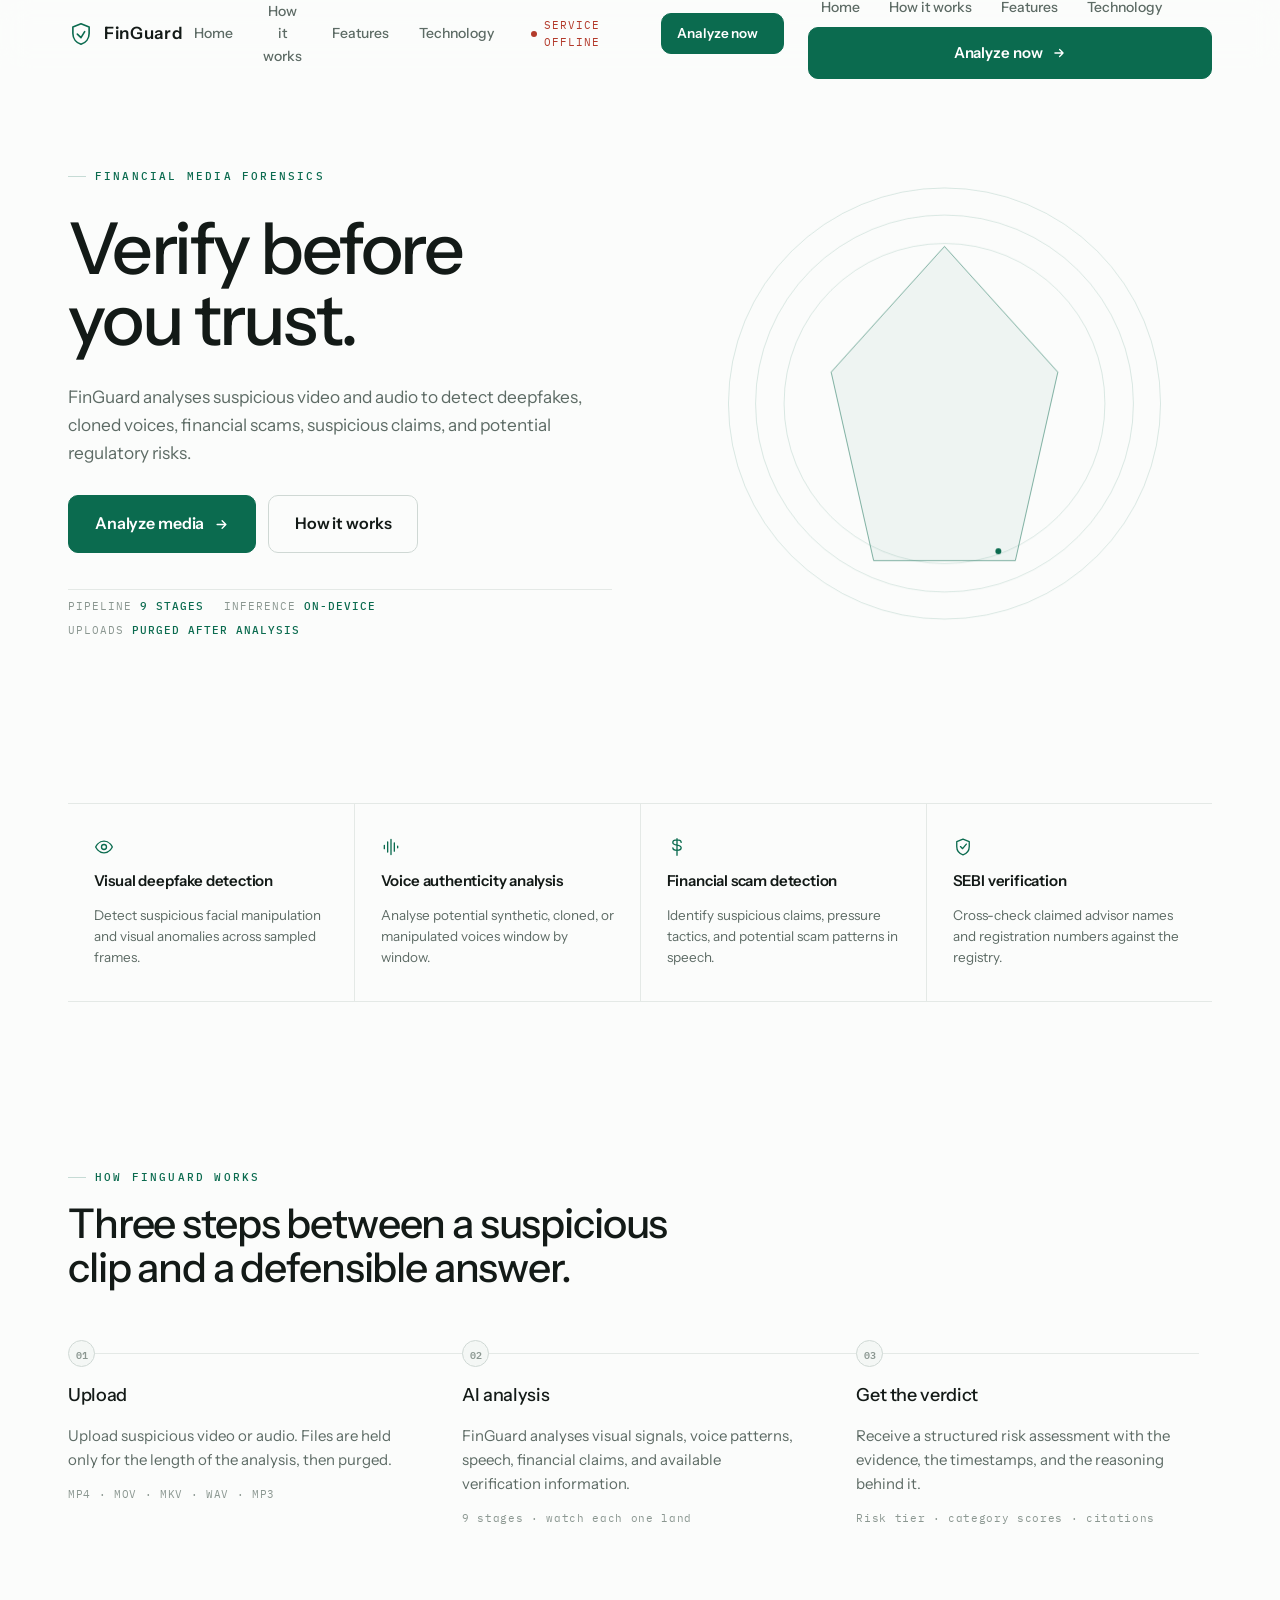
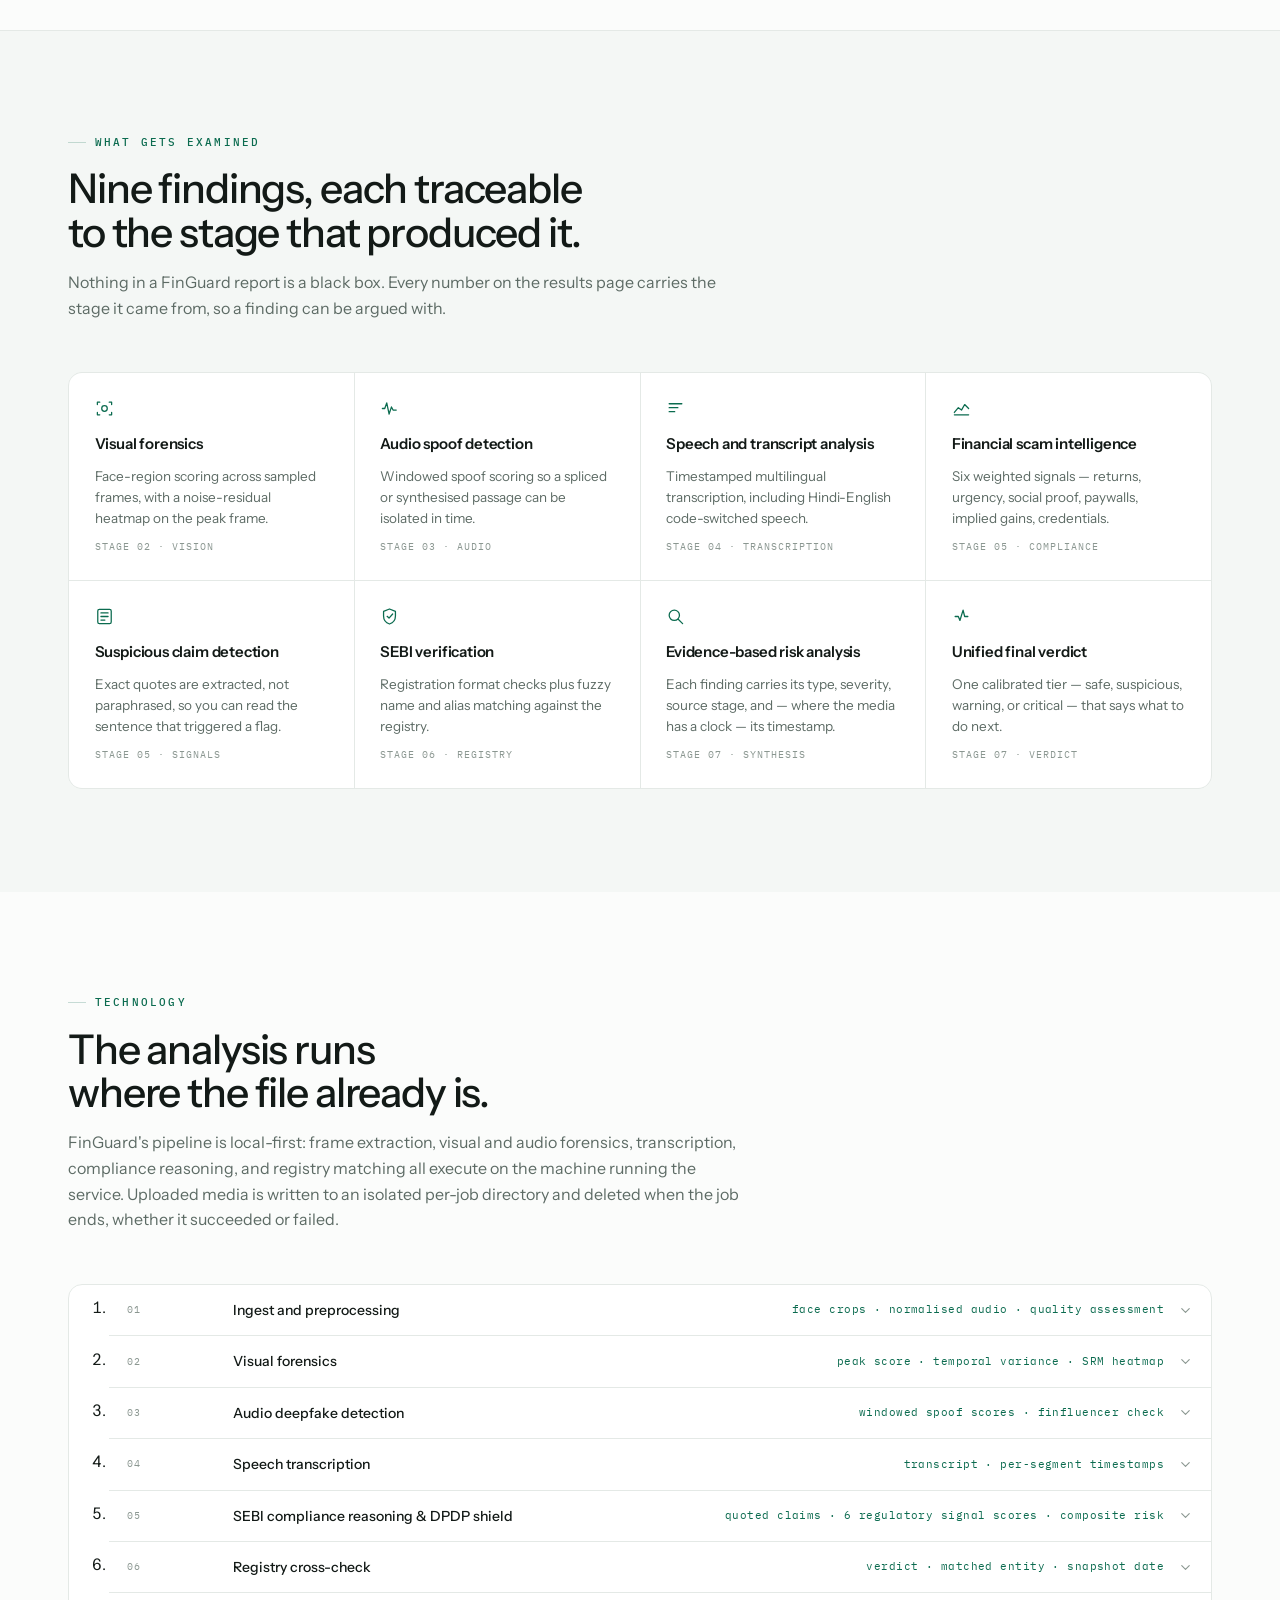
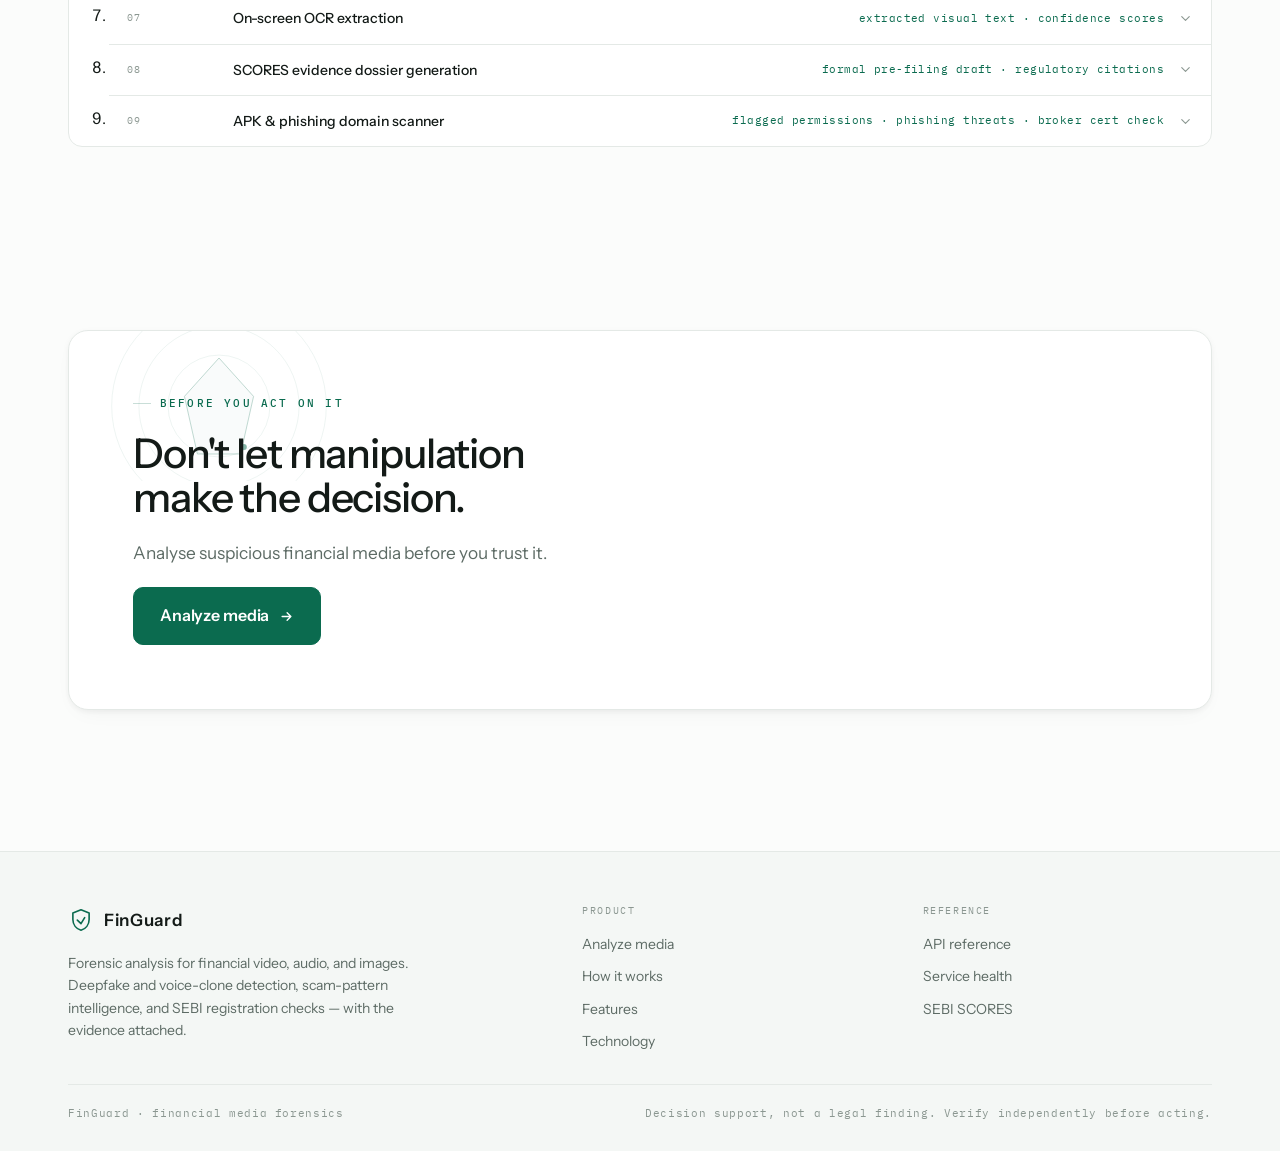
==== commit ad3cf098: "feat: complete 9-stage forensic pipeline, APK/domain security scanner, test verification suites, and" ====
--- a/static/index.html
+++ b/static/index.html
@@ -3,1143 +3,437 @@
 <head>
 <meta charset="UTF-8">
 <meta name="viewport" content="width=device-width, initial-scale=1.0">
-<title>FinGuard — Financial Deepfake & Scam Forensics</title>
-<meta name="description" content="AI-powered local forensic pipeline for financial deepfakes and SEBI regulatory compliance violations.">
+<title>FinGuard — Verify before you trust</title>
+<meta name="description" content="FinGuard analyses suspicious video and audio to detect deepfakes, cloned voices, financial scam patterns and SEBI registration claims — locally, with evidence.">
+<meta name="theme-color" content="#FBFCFB">
+
 <link rel="preconnect" href="https://fonts.googleapis.com">
 <link rel="preconnect" href="https://fonts.gstatic.com" crossorigin>
-<link href="https://fonts.googleapis.com/css2?family=Fraunces:opsz,wght@9..144,450;9..144,560;9..144,650&family=Inter:wght@400;500;600;700;800&family=IBM+Plex+Mono:wght@400;500;600&display=swap" rel="stylesheet">
-<style>
-/* ============================================================
-   FINGUARD — FORENSIC BANKNOTE DESIGN SYSTEM
-   Concept: Certificate of authenticity / sovereign seal.
-   ============================================================ */
-:root{
-  --ink:        #0a1210;
-  --ink-2:      #0d1815;
-  --panel:      #101c18;
-  --panel-2:    #0d1815;
-  --line:       rgba(201,162,39,0.16);
-  --line-soft:  rgba(234,241,234,0.08);
-
-  --emerald:        #0e6b4f;
-  --emerald-bright: #22c58b;
-  --emerald-dim:    #0a4d3a;
-  --gold:           #c9a227;
-  --gold-bright:    #e8c65a;
-  --crimson:        #b23a48;
-  --crimson-bright: #e0576a;
-  --amber:          #d9a441;
-
-  --text:       #eaf1ea;
-  --text-dim:   #93a99a;
-  --text-faint: #5e7568;
-
-  --font-display: 'Fraunces', Georgia, serif;
-  --font-body:    'Inter', -apple-system, sans-serif;
-  --font-mono:    'IBM Plex Mono', 'Courier New', monospace;
-
-  --radius: 4px;
-  --ease: cubic-bezier(.22,.9,.32,1);
-}
-
-*{ box-sizing: border-box; }
-html{ scroll-behavior: smooth; }
-body{
-  margin:0;
-  background: var(--ink);
-  background-image:
-    radial-gradient(ellipse 900px 500px at 15% -10%, rgba(14,107,79,0.22), transparent 60%),
-    radial-gradient(ellipse 700px 500px at 100% 10%, rgba(201,162,39,0.08), transparent 55%);
-  color: var(--text);
-  font-family: var(--font-body);
-  -webkit-font-smoothing: antialiased;
-  min-height: 100vh;
-}
-@media (prefers-reduced-motion: reduce){
-  *{ animation-duration: 0.01ms !important; animation-iteration-count: 1 !important; transition-duration: 0.01ms !important; scroll-behavior: auto !important; }
-}
-::selection{ background: var(--gold); color: var(--ink); }
-:focus-visible{ outline: 2px solid var(--gold-bright); outline-offset: 2px; }
-
-/* ---------- guilloché engraving pattern (signature motif) ---------- */
-.guilloche-border{
-  position: relative;
-  padding: 14px;
-}
-.guilloche-border::before{
-  content:"";
-  position:absolute; inset:0;
-  border-radius: 8px;
-  padding: 12px;
-  background-image:
-    repeating-linear-gradient(115deg, transparent 0 3px, rgba(201,162,39,0.14) 3px 4px, transparent 4px 9px),
-    repeating-linear-gradient(65deg, transparent 0 3px, rgba(34,197,139,0.10) 3px 4px, transparent 4px 9px);
-  -webkit-mask: linear-gradient(#000 0 0) content-box, linear-gradient(#000 0 0);
-  mask: linear-gradient(#000 0 0) content-box, linear-gradient(#000 0 0);
-  -webkit-mask-composite: xor;
-  mask-composite: exclude;
-  pointer-events:none;
-}
-
-/* ---------- ticker ---------- */
-.ticker{
-  position: sticky; top:0; z-index: 50;
-  background: #060b09;
-  border-bottom: 1px solid var(--line);
-  overflow: hidden;
-  white-space: nowrap;
-  height: 32px;
-}
-.ticker__track{
-  display: inline-flex;
-  align-items: center;
-  height: 32px;
-  animation: ticker-scroll 32s linear infinite;
-}
-.ticker__item{
-  font-family: var(--font-mono);
-  font-size: 11px;
-  letter-spacing: 0.04em;
-  color: var(--gold-bright);
-  padding: 0 22px;
-  opacity: 0.88;
-}
-.ticker__item b{ color: var(--emerald-bright); font-weight: 600; }
-@keyframes ticker-scroll{ from{ transform: translateX(0); } to{ transform: translateX(-50%); } }
-
-/* ---------- header ---------- */
-header{
-  max-width: 1120px; margin: 0 auto;
-  padding: 34px 24px 18px;
-  display:flex; align-items:center; justify-content:space-between;
-  gap: 16px; flex-wrap: wrap;
-}
-.brand{ display:flex; align-items:center; gap:14px; }
-.brand__mark{ width:44px; height:44px; flex-shrink:0; }
-.brand__word{ font-family: var(--font-display); font-size: 27px; font-weight: 650; letter-spacing: -0.01em; }
-.brand__tag{ font-family: var(--font-mono); font-size: 10.5px; letter-spacing: 0.14em; text-transform: uppercase; color: var(--text-dim); margin-top: 2px; }
-.status-chip{
-  display:flex; align-items:center; gap:8px;
-  font-family: var(--font-mono); font-size: 11px; letter-spacing: 0.06em;
-  color: var(--emerald-bright);
-  border: 1px solid var(--line-soft);
-  background: rgba(34,197,139,0.06);
-  padding: 7px 14px; border-radius: 20px;
-}
-.status-dot{ width:7px; height:7px; border-radius:50%; background: var(--emerald-bright); box-shadow: 0 0 0 0 rgba(34,197,139,0.6); animation: pulse-dot 2.2s infinite; }
-@keyframes pulse-dot{ 0%{ box-shadow:0 0 0 0 rgba(34,197,139,0.5);} 70%{ box-shadow:0 0 0 8px rgba(34,197,139,0);} 100%{ box-shadow:0 0 0 0 rgba(34,197,139,0);} }
-
-/* ---------- layout ---------- */
-main{ max-width: 1120px; margin: 0 auto; padding: 8px 24px 100px; }
-.hero-intro{ margin: 18px 4px 26px; max-width: 720px; }
-.hero-intro h1{ font-family: var(--font-display); font-weight: 560; font-size: clamp(26px,3.4vw,38px); line-height:1.15; margin:0 0 10px; }
-.hero-intro h1 em{ font-style: normal; color: var(--gold-bright); }
-.hero-intro p{ color: var(--text-dim); font-size: 14.5px; line-height:1.6; margin:0; }
-
-.panel{
-  background: linear-gradient(180deg, var(--panel), var(--panel-2));
-  border: 1px solid var(--line-soft);
-  border-radius: 8px;
-  box-shadow: 0 20px 50px rgba(0,0,0,0.5);
-}
-
-/* ---------- tabs ---------- */
-.tabs{ display:flex; gap:6px; padding: 6px; background: #070c0a; border-radius: 10px; margin-bottom: 18px; overflow-x:auto; }
-.tab-btn{
-  display:flex; align-items:center; gap:8px;
-  font-family: var(--font-mono); font-size: 12.5px; letter-spacing:0.03em;
-  background: transparent; border: none; color: var(--text-dim);
-  padding: 10px 16px; border-radius: 7px; cursor:pointer;
-  transition: all .2s var(--ease);
-  white-space: nowrap;
-}
-.tab-btn svg{ width:15px; height:15px; opacity:.75; }
-.tab-btn:hover{ color: var(--text); background: rgba(255,255,255,0.03); }
-.tab-btn.active{ background: var(--emerald-dim); color: var(--emerald-bright); box-shadow: inset 0 0 0 1px rgba(34,197,139,0.35); }
-.tab-btn.active svg{ opacity:1; }
-
-.tab-panel{ display:none; }
-.tab-panel.active{ display:block; animation: fade-up .35s var(--ease); }
-@keyframes fade-up{ from{ opacity:0; transform: translateY(6px);} to{ opacity:1; transform:none;} }
-
-/* ---------- scanner card ---------- */
-.scan-card{ padding: 26px; }
-.dropzone{
-  border: 1.5px dashed var(--line);
-  border-radius: 6px;
-  padding: 46px 20px;
-  text-align:center;
-  cursor:pointer;
-  transition: all .2s var(--ease);
-  position: relative;
-}
-.dropzone:hover, .dropzone.drag{ border-color: var(--gold-bright); background: rgba(201,162,39,0.045); }
-.dropzone svg{ width:34px; height:34px; color: var(--gold); margin-bottom: 14px; }
-.dropzone__title{ font-family: var(--font-body); font-weight:600; font-size:15px; }
-.dropzone__sub{ color: var(--text-dim); font-size: 12.5px; margin-top: 6px; font-family: var(--font-mono); }
-.dropzone.has-file{ border-style:solid; border-color: var(--emerald-bright); }
-.file-chip{ display:none; align-items:center; justify-content:center; gap:10px; font-family: var(--font-mono); font-size:13px; color: var(--emerald-bright); }
-.file-chip.show{ display:flex; }
-.file-chip button{ background:none; border:none; color: var(--text-faint); cursor:pointer; font-size:16px; line-height:1; }
-
-textarea.scan-text{
-  width:100%; min-height: 150px; resize: vertical;
-  background: #060b09;
-  background-image: repeating-linear-gradient(180deg, transparent 0 27px, rgba(201,162,39,0.07) 27px 28px);
-  line-height: 28px; padding: 4px 16px;
-  border: 1px solid var(--line-soft); border-radius: 6px;
-  color: var(--text); font-family: var(--font-mono); font-size: 13.5px;
-}
-textarea.scan-text:focus{ border-color: var(--gold); }
-.text-meta{ display:flex; justify-content:space-between; margin-top:8px; font-family: var(--font-mono); font-size:11px; color: var(--text-faint); }
-
-.scan-actions{ display:flex; gap:12px; margin-top: 20px; flex-wrap:wrap; align-items:center; }
-.btn{
-  font-family: var(--font-body); font-weight:600; font-size: 13.5px;
-  border-radius: 6px; padding: 12px 22px; cursor:pointer; border:1px solid transparent;
-  display:inline-flex; align-items:center; gap:8px;
-  transition: all .18s var(--ease);
-}
-.btn-primary{ background: linear-gradient(135deg, var(--emerald-bright), var(--emerald)); color:#06120d; }
-.btn-primary:hover{ filter: brightness(1.08); transform: translateY(-1px); }
-.btn-primary:disabled{ opacity:.5; cursor:not-allowed; transform:none; }
-.btn-ghost{ background: transparent; border-color: var(--line-soft); color: var(--text-dim); }
-.btn-ghost:hover{ border-color: var(--gold); color: var(--gold-bright); }
-.btn-sm{ padding: 8px 14px; font-size:12px; }
-
-/* ---------- stage stepper ---------- */
-.stepper{ display:none; gap:0; margin-top: 26px; }
-.stepper.show{ display:flex; }
-.step{ flex:1; text-align:center; position:relative; }
-.step:not(:last-child)::after{
-  content:""; position:absolute; top:13px; left:56%; width:88%; height:1px;
-  background: var(--line-soft);
-}
-.step.done:not(:last-child)::after{ background: var(--emerald-bright); }
-.step__dot{
-  width:26px; height:26px; border-radius:50%; margin:0 auto 8px;
-  display:flex; align-items:center; justify-content:center;
-  font-family: var(--font-mono); font-size:11px; font-weight:600;
-  background: #070c0a; border:1px solid var(--line-soft); color: var(--text-faint);
-  position:relative; z-index:1; transition: all .25s var(--ease);
-}
-.step.active .step__dot{ border-color: var(--gold-bright); color: var(--gold-bright); box-shadow: 0 0 0 4px rgba(201,162,39,0.15); animation: step-pulse 1.4s infinite; }
-.step.done .step__dot{ background: var(--emerald-bright); border-color: var(--emerald-bright); color:#06120d; }
-@keyframes step-pulse{ 0%,100%{ box-shadow:0 0 0 4px rgba(201,162,39,0.15);} 50%{ box-shadow:0 0 0 7px rgba(201,162,39,0.05);} }
-.step__label{ font-family: var(--font-mono); font-size:9.5px; color: var(--text-faint); letter-spacing:0.02em; }
-.step.active .step__label, .step.done .step__label{ color: var(--text-dim); }
-
-/* ---------- results ---------- */
-#results{ display:none; margin-top: 30px; }
-#results.show{ display:block; animation: fade-up .5s var(--ease); }
-
-.verdict-row{ display:flex; align-items:center; gap: 28px; flex-wrap:wrap; padding: 30px; }
-.stamp{
-  width: 132px; height:132px; border-radius:50%; flex-shrink:0;
-  display:flex; align-items:center; justify-content:center; text-align:center;
-  border: 3px double currentColor;
-  font-family: var(--font-display); font-weight:650; font-size: 13px; line-height:1.25;
-  transform: rotate(-9deg) scale(0.4); opacity:0;
-  padding: 10px;
-}
-.stamp.animate{ animation: stamp-in .5s var(--ease) .1s forwards; }
-@keyframes stamp-in{ 0%{ transform: rotate(-9deg) scale(0.4); opacity:0;} 60%{ transform: rotate(-7deg) scale(1.08); opacity:1;} 100%{ transform: rotate(-8deg) scale(1); opacity:1;} }
-.stamp.safe{ color: var(--emerald-bright); }
-.stamp.suspicious{ color: var(--amber); }
-.stamp.warning{ color: var(--amber); }
-.stamp.critical{ color: var(--crimson-bright); }
-.stamp span{ display:block; }
-.stamp .stamp-sub{ font-family: var(--font-mono); font-size:9px; letter-spacing:0.1em; margin-top:4px; opacity:.85; }
-
-.verdict-copy{ flex:1; min-width:220px; }
-.verdict-copy__eyebrow{ font-family: var(--font-mono); font-size:11px; letter-spacing:0.1em; color: var(--text-faint); text-transform:uppercase; margin-bottom:6px; }
-.verdict-copy__title{ font-family: var(--font-display); font-size: 24px; font-weight:600; margin:0 0 8px; }
-.verdict-copy__desc{ color: var(--text-dim); font-size:13.5px; line-height:1.6; max-width:560px; }
-
-/* Impersonation Banner */
-.impersonation-seal{
-  margin: 0 30px 16px; padding: 12px 18px; border-radius: 6px;
-  background: rgba(224,87,106,0.12); border: 1px solid var(--crimson-bright);
-  color: var(--crimson-bright); font-family: var(--font-mono); font-size: 12px;
-  display:flex; align-items:center; gap: 10px;
-}
-
-/* Risk meter */
-.risk-meter{ padding: 24px 30px; border-top: 1px solid var(--line-soft); }
-.risk-meter__head{ display:flex; justify-content:space-between; align-items:baseline; margin-bottom:10px; }
-.risk-meter__label{ font-family: var(--font-mono); font-size:11px; letter-spacing:0.08em; color: var(--text-dim); text-transform:uppercase; }
-.risk-meter__value{ font-family: var(--font-mono); font-size:26px; font-weight:600; color: var(--text); }
-.risk-meter__track{ height:10px; border-radius:6px; background:#060b09; overflow:hidden; border:1px solid var(--line-soft); }
-.risk-meter__fill{ height:100%; width:0%; border-radius:6px; background: linear-gradient(90deg, var(--emerald-bright), var(--gold-bright) 55%, var(--crimson-bright)); transition: width 1s var(--ease); }
-
-/* Timeline Risk Scrubber */
-.scrubber-wrap{ margin: 4px 30px 24px; }
-.scrubber-head{ display:flex; justify-content:space-between; align-items:center; margin-bottom:8px; font-family: var(--font-mono); font-size:11px; color: var(--text-dim); }
-.scrubber-canvas{
-  height: 48px; background: #060b09; border: 1px solid var(--line-soft); border-radius: 6px;
-  display: flex; align-items: flex-end; padding: 0 4px; gap: 2px; overflow-x: auto;
-}
-.scrubber-col{
-  flex: 1; min-width: 6px; border-radius: 2px 2px 0 0; cursor: pointer; transition: all .15s ease;
-}
-.scrubber-col:hover{ filter: brightness(1.3); transform: scaleY(1.1); }
-.scrubber-times{ display:flex; justify-content:space-between; font-family: var(--font-mono); font-size:10px; color: var(--text-faint); margin-top: 4px; }
-
-/* Forensic Heatmap */
-.heatmap-wrap{ margin: 4px 30px 24px; text-align: center; background: #060b09; border: 1px solid var(--line-soft); border-radius: 6px; padding: 18px; }
-.heatmap-img{ max-width: 220px; border-radius: 6px; border: 1px solid rgba(201,162,39,0.3); box-shadow: 0 4px 20px rgba(0,0,0,0.6); }
-
-.section-title{ font-family: var(--font-mono); font-size:11px; letter-spacing:0.1em; text-transform:uppercase; color: var(--text-dim); padding: 22px 30px 4px; border-top:1px solid var(--line-soft); }
-
-.signal-grid{ display:grid; grid-template-columns: repeat(auto-fit,minmax(230px,1fr)); gap:14px; padding: 12px 30px 24px; }
-.signal-card{ background:#0a1512; border:1px solid var(--line-soft); border-radius:6px; padding:14px 16px; opacity:0; transform: translateY(8px); animation: fade-up .4s var(--ease) forwards; }
-.signal-card__head{ display:flex; justify-content:space-between; font-size:12.5px; margin-bottom:8px; }
-.signal-card__name{ font-weight:600; }
-.signal-card__weight{ font-family: var(--font-mono); color: var(--text-faint); font-size:10.5px; }
-.signal-card__track{ height:6px; border-radius:4px; background:#060b09; overflow:hidden; margin-bottom:6px; }
-.signal-card__fill{ height:100%; border-radius:4px; width:0%; transition: width .8s var(--ease) .1s; }
-.signal-card__score{ font-family: var(--font-mono); font-size:11px; color: var(--text-dim); }
-
-.quote-list{ padding: 4px 30px 24px; display:flex; flex-direction:column; gap:10px; }
-.quote-card{ background:#0a1512; border-left:2px solid var(--crimson-bright); border-radius:0 6px 6px 0; padding:12px 16px; font-size:13.5px; line-height:1.55; color: var(--text); }
-.quote-card::before{ content:"“"; color: var(--gold); font-family: var(--font-display); font-size:20px; margin-right:4px; }
-
-.registry-card{ margin: 4px 30px 24px; padding:16px 18px; border-radius:6px; background:#0a1512; border:1px solid var(--line-soft); display:flex; align-items:center; gap:14px; }
-.registry-badge{ font-family: var(--font-mono); font-size:11px; padding:5px 10px; border-radius:20px; white-space:nowrap; letter-spacing:0.03em; }
-.registry-badge.verified{ background: rgba(34,197,139,0.12); color: var(--emerald-bright); }
-.registry-badge.flagged{ background: rgba(224,87,106,0.12); color: var(--crimson-bright); }
-.registry-badge.neutral{ background: rgba(147,169,154,0.1); color: var(--text-dim); }
-.registry-detail{ font-family: var(--font-mono); font-size:12px; color: var(--text-dim); }
-
-.reasoning-card{ margin: 4px 30px 28px; padding: 16px 18px; border-radius:6px; background:#0a1512; border: 1px solid var(--line-soft); font-size:13.5px; line-height:1.65; color: var(--text-dim); }
-
-/* SEBI SCORES Draft */
-.scores-card{ margin: 4px 30px 28px; background: #060b09; border: 1px solid rgba(201,162,39,0.25); border-radius:6px; padding: 18px; }
-.scores-actions{ display:flex; justify-content:space-between; align-items:center; margin-bottom:12px; flex-wrap:wrap; gap:8px; }
-.scores-pre{
-  font-family: var(--font-mono); font-size: 11px; color: #a3b899;
-  background: #040806; padding: 12px; border-radius: 4px; border: 1px solid var(--line-soft);
-  max-height: 220px; overflow-y: auto; white-space: pre-wrap; line-height: 1.45;
-}
-
-.transcript-wrap{ margin: 4px 30px 28px; }
-.transcript-toggle{ background:none; border:1px solid var(--line-soft); color: var(--text-dim); font-family: var(--font-mono); font-size:11.5px; padding:8px 14px; border-radius:6px; cursor:pointer; }
-.transcript-toggle:hover{ border-color: var(--gold); color: var(--gold-bright); }
-.transcript-body{ display:none; margin-top:12px; background:#060b09; border:1px solid var(--line-soft); border-radius:6px; padding:16px; max-height:260px; overflow-y:auto; font-family: var(--font-mono); font-size:12.5px; line-height:1.8; color: var(--text-dim); }
-.transcript-body.show{ display:block; }
-.transcript-seg{ margin-bottom:6px; padding: 2px 4px; border-radius: 3px; cursor: pointer; transition: background .15s; }
-.transcript-seg:hover{ background: rgba(255,255,255,0.03); }
-.transcript-seg.active-seg{ background: rgba(201,162,39,0.18) !important; color: var(--gold-bright); }
-.transcript-time{ color: var(--text-faint); margin-right:8px; }
-.transcript-flag{ color: var(--crimson-bright); text-decoration: underline wavy var(--crimson); text-decoration-thickness:1px; }
-
-.error-box{ display:none; margin-top:18px; padding:14px 16px; border-radius:6px; background: rgba(224,87,106,0.08); border:1px solid rgba(224,87,106,0.3); color: var(--crimson-bright); font-size:13px; font-family: var(--font-mono); }
-.error-box.show{ display:block; }
-
-/* ---------- footer ---------- */
-footer{ max-width:1120px; margin: 40px auto 0; padding: 26px 24px 40px; border-top:1px solid var(--line-soft); display:flex; justify-content:space-between; flex-wrap:wrap; gap:14px; align-items:center; }
-.stack-chips{ display:flex; gap:8px; flex-wrap:wrap; }
-.chip{ font-family: var(--font-mono); font-size:10.5px; color: var(--text-faint); border:1px solid var(--line-soft); padding:4px 10px; border-radius:20px; }
-footer p{ font-family: var(--font-mono); font-size:11px; color: var(--text-faint); margin:0; }
-
-@media (max-width: 640px){
-  .verdict-row{ flex-direction:column; text-align:center; }
-  .section-title, .signal-grid, .quote-list, .registry-card, .reasoning-card, .transcript-wrap, .scrubber-wrap, .scores-card{ padding-left:18px; padding-right:18px; }
-  .risk-meter{ padding-left:18px; padding-right:18px; }
-  .scan-card{ padding:18px; }
-}
-</style>
+<link href="https://fonts.googleapis.com/css2?family=Instrument+Sans:ital,wght@0,400..700;1,400..700&family=IBM+Plex+Mono:wght@400;500;600&display=swap" rel="stylesheet">
+
+<link rel="stylesheet" href="/static/css/core.css">
+<link rel="stylesheet" href="/static/css/app.css">
+
+<link rel="icon" href="data:image/svg+xml,%3Csvg xmlns='http://www.w3.org/2000/svg' viewBox='0 0 24 24' fill='none' stroke='%230B6B4F' stroke-width='1.8' stroke-linecap='round' stroke-linejoin='round'%3E%3Cpath d='M12 2.5 4.5 5.6v5.9c0 4.7 3.1 8.6 7.5 10 4.4-1.4 7.5-5.3 7.5-10V5.6Z'/%3E%3Cpath d='M8.6 12.1 12 15.4l3.4-5.6'/%3E%3C/svg%3E">
 </head>
 <body>
 
-<div class="ticker" aria-hidden="true">
-  <div class="ticker__track" id="tickerTrack"></div>
+<a class="fg-skip-link" href="#main">Skip to content</a>
+
+<!-- ══════════════════════════════════════════════════════════════════════
+     INTRO — cinematic hand-off into the product.
+     Source is chosen from the viewport before src is set, so only one file
+     is ever fetched. Falls through to the landing page if it can't play.
+     ═══════════════════════════════════════════════════════════════════ -->
+<div class="fg-intro" id="intro" role="dialog" aria-label="FinGuard introduction" hidden>
+  <video class="fg-intro__video" id="intro-video" muted playsinline preload="auto" aria-hidden="true"></video>
+  <div class="fg-intro__handoff" aria-hidden="true"></div>
+  <div class="fg-intro__rule" id="intro-rule" aria-hidden="true"></div>
+  <button class="fg-intro__skip" id="intro-skip" type="button">
+    Skip video
+    <svg class="fg-btn__arrow" width="13" height="13" viewBox="0 0 24 24" fill="none" stroke="currentColor" stroke-width="2.2" stroke-linecap="round" stroke-linejoin="round" aria-hidden="true"><path d="M5 12h14M13 6l6 6-6 6"/></svg>
+  </button>
 </div>
 
-<header>
-  <div class="brand">
-    <svg class="brand__mark" viewBox="0 0 48 48" fill="none">
-      <path d="M24 3L42 10V23C42 34 34.5 42.5 24 45C13.5 42.5 6 34 6 23V10L24 3Z" stroke="#c9a227" stroke-width="1.6"/>
-      <path d="M24 8L37 13V23C37 31.5 31.5 38 24 40C16.5 38 11 31.5 11 23V13L24 8Z" fill="#0e6b4f" fill-opacity="0.35" stroke="#22c58b" stroke-width="1.2"/>
-      <path d="M17.5 24L22 28.5L31 18.5" stroke="#e8c65a" stroke-width="2.2" stroke-linecap="round" stroke-linejoin="round"/>
-    </svg>
-    <div>
-      <div class="brand__word">FinGuard</div>
-      <div class="brand__tag">Forensic Verification · Local GPU</div>
+<!-- ══════════════════════════════════════════════════════════════════════
+     NAVBAR
+     ═══════════════════════════════════════════════════════════════════ -->
+<header class="fg-nav" id="nav">
+  <div class="fg-nav__inner">
+    <button class="fg-brand" type="button" data-route="/" aria-label="FinGuard — home">
+      <svg class="fg-brand__mark" viewBox="0 0 24 24" fill="none" stroke="currentColor" stroke-width="1.5" stroke-linecap="round" stroke-linejoin="round" aria-hidden="true">
+        <path d="M12 2.5 4.5 5.6v5.9c0 4.7 3.1 8.6 7.5 10 4.4-1.4 7.5-5.3 7.5-10V5.6Z"/>
+        <path d="M8.6 12.1 12 15.4l3.4-5.6"/>
+      </svg>
+      <span class="fg-brand__word">FinGuard</span>
+    </button>
+
+    <nav class="fg-nav__links" aria-label="Sections">
+      <button class="fg-nav__link" type="button" data-route="/">Home</button>
+      <button class="fg-nav__link" type="button" data-anchor="how">How it works</button>
+      <button class="fg-nav__link" type="button" data-anchor="features">Features</button>
+      <button class="fg-nav__link" type="button" data-anchor="technology">Technology</button>
+    </nav>
+
+    <div class="fg-nav__status" id="health" data-state="checking" title="Analysis service status">
+      <span class="fg-nav__status-dot"></span>
+      <span id="health-text">Checking</span>
+    </div>
+
+    <button class="fg-btn fg-btn--sm fg-nav__cta" type="button" data-route="/analyze">
+      Analyze now
+      <svg class="fg-btn__arrow" width="14" height="14" viewBox="0 0 24 24" fill="none" stroke="currentColor" stroke-width="2.2" stroke-linecap="round" stroke-linejoin="round" aria-hidden="true"><path d="M5 12h14M13 6l6 6-6 6"/></svg>
+    </button>
+
+    <button class="fg-nav__toggle" id="nav-toggle" type="button" aria-expanded="false" aria-controls="nav-sheet" aria-label="Open menu">
+      <svg width="18" height="18" viewBox="0 0 24 24" fill="none" stroke="currentColor" stroke-width="2" stroke-linecap="round" aria-hidden="true"><path d="M4 7h16M4 12h16M4 17h16"/></svg>
+    </button>
+
+    <div class="fg-nav__sheet" id="nav-sheet">
+      <button class="fg-nav__link" type="button" data-route="/">Home</button>
+      <button class="fg-nav__link" type="button" data-anchor="how">How it works</button>
+      <button class="fg-nav__link" type="button" data-anchor="features">Features</button>
+      <button class="fg-nav__link" type="button" data-anchor="technology">Technology</button>
+      <button class="fg-btn fg-btn--wide" type="button" data-route="/analyze">
+        Analyze now
+        <svg class="fg-btn__arrow" width="14" height="14" viewBox="0 0 24 24" fill="none" stroke="currentColor" stroke-width="2.2" stroke-linecap="round" stroke-linejoin="round" aria-hidden="true"><path d="M5 12h14M13 6l6 6-6 6"/></svg>
+      </button>
     </div>
   </div>
-  <div class="status-chip"><span class="status-dot"></span> LOCAL INFERENCE · ZERO CLOUD</div>
 </header>
 
-<main>
-  <div class="hero-intro">
-    <h1>Every claim gets <em>a mark</em> — verified or flagged.</h1>
-    <p>Drop in a video, clip, screenshot, or pasted message. FinGuard runs it through a 7-stage forensic pipeline — deepfake detection, transcription, SEBI compliance scoring, and registry cross-checks — entirely on your own GPU.</p>
+<main class="fg-main" id="main">
+
+<!-- ══════════════════════════════════════════════════════════════════════
+     VIEW · LANDING
+     ═══════════════════════════════════════════════════════════════════ -->
+<div class="fg-view" id="view-landing">
+
+  <section class="fg-hero">
+    <div class="fg-shell fg-hero__grid">
+      <div class="fg-hero__copy">
+        <p class="fg-eyebrow">Financial media forensics</p>
+        <h1 class="fg-display">Verify before you trust.</h1>
+        <p class="fg-lede">FinGuard analyses suspicious video and audio to detect deepfakes, cloned voices, financial scams, suspicious claims, and potential regulatory risks.</p>
+        <div class="fg-hero__actions">
+          <button class="fg-btn fg-btn--lg" type="button" data-route="/analyze">
+            Analyze media
+            <svg class="fg-btn__arrow" width="15" height="15" viewBox="0 0 24 24" fill="none" stroke="currentColor" stroke-width="2.2" stroke-linecap="round" stroke-linejoin="round" aria-hidden="true"><path d="M5 12h14M13 6l6 6-6 6"/></svg>
+          </button>
+          <button class="fg-btn fg-btn--ghost fg-btn--lg" type="button" data-anchor="how">How it works</button>
+        </div>
+        <div class="fg-hero__provenance">
+          <span>Pipeline <b>9 stages</b></span>
+          <span>Inference <b>on-device</b></span>
+          <span>Uploads <b>purged after analysis</b></span>
+        </div>
+      </div>
+
+      <div class="fg-hero__visual">
+        <canvas class="fg-hero__canvas" id="hero-canvas" aria-hidden="true"></canvas>
+      </div>
+    </div>
+  </section>
+
+  <!-- Capabilities — four claims, hairline-separated, no cards -->
+  <section class="fg-band fg-band--tight" aria-label="Capabilities">
+    <div class="fg-shell">
+      <div class="fg-caps">
+        <div class="fg-cap">
+          <svg class="fg-cap__icon" viewBox="0 0 24 24" fill="none" stroke="currentColor" stroke-width="1.6" stroke-linecap="round" stroke-linejoin="round" aria-hidden="true"><path d="M2 12s3.5-7 10-7 10 7 10 7-3.5 7-10 7-10-7-10-7Z"/><circle cx="12" cy="12" r="3"/></svg>
+          <h3 class="fg-cap__title">Visual deepfake detection</h3>
+          <p class="fg-cap__text">Detect suspicious facial manipulation and visual anomalies across sampled frames.</p>
+        </div>
+        <div class="fg-cap">
+          <svg class="fg-cap__icon" viewBox="0 0 24 24" fill="none" stroke="currentColor" stroke-width="1.6" stroke-linecap="round" stroke-linejoin="round" aria-hidden="true"><path d="M4 10v4M8 6v12M12 3v18M16 7v10M20 11v2"/></svg>
+          <h3 class="fg-cap__title">Voice authenticity analysis</h3>
+          <p class="fg-cap__text">Analyse potential synthetic, cloned, or manipulated voices window by window.</p>
+        </div>
+        <div class="fg-cap">
+          <svg class="fg-cap__icon" viewBox="0 0 24 24" fill="none" stroke="currentColor" stroke-width="1.6" stroke-linecap="round" stroke-linejoin="round" aria-hidden="true"><path d="M12 2v20M17 6.5c0-1.9-2.2-3-5-3s-5 1.1-5 3 2.2 2.7 5 3.2 5 1.3 5 3.3-2.2 3-5 3-5-1.1-5-3"/></svg>
+          <h3 class="fg-cap__title">Financial scam detection</h3>
+          <p class="fg-cap__text">Identify suspicious claims, pressure tactics, and potential scam patterns in speech.</p>
+        </div>
+        <div class="fg-cap">
+          <svg class="fg-cap__icon" viewBox="0 0 24 24" fill="none" stroke="currentColor" stroke-width="1.6" stroke-linecap="round" stroke-linejoin="round" aria-hidden="true"><path d="M9 11.5 11.5 14 16 8.5"/><path d="M12 2.5 4.5 5.6v5.9c0 4.7 3.1 8.6 7.5 10 4.4-1.4 7.5-5.3 7.5-10V5.6Z"/></svg>
+          <h3 class="fg-cap__title">SEBI verification</h3>
+          <p class="fg-cap__text">Cross-check claimed advisor names and registration numbers against the registry.</p>
+        </div>
+      </div>
+    </div>
+  </section>
+
+  <!-- How it works — a real sequence, so it is numbered -->
+  <section class="fg-band fg-band--pad" id="how">
+    <div class="fg-shell">
+      <div class="fg-band-head">
+        <p class="fg-eyebrow">How FinGuard works</p>
+        <h2 class="fg-h2">Three steps between a suspicious clip and a defensible answer.</h2>
+      </div>
+      <div class="fg-steps" id="steps">
+        <div class="fg-step">
+          <span class="fg-step__marker">01</span>
+          <h3 class="fg-step__title">Upload</h3>
+          <p class="fg-step__text">Upload suspicious video or audio. Files are held only for the length of the analysis, then purged.</p>
+          <p class="fg-step__note">MP4 · MOV · MKV · WAV · MP3</p>
+        </div>
+        <div class="fg-step">
+          <span class="fg-step__marker">02</span>
+          <h3 class="fg-step__title">AI analysis</h3>
+          <p class="fg-step__text">FinGuard analyses visual signals, voice patterns, speech, financial claims, and available verification information.</p>
+          <p class="fg-step__note">9 stages · watch each one land</p>
+        </div>
+        <div class="fg-step">
+          <span class="fg-step__marker">03</span>
+          <h3 class="fg-step__title">Get the verdict</h3>
+          <p class="fg-step__text">Receive a structured risk assessment with the evidence, the timestamps, and the reasoning behind it.</p>
+          <p class="fg-step__note">Risk tier · category scores · citations</p>
+        </div>
+      </div>
+    </div>
+  </section>
+
+  <!-- Features — each annotated with the pipeline stage that produces it -->
+  <section class="fg-band fg-band--pad fg-band--sunk fg-band--ruled" id="features">
+    <div class="fg-shell">
+      <div class="fg-band-head">
+        <p class="fg-eyebrow">What gets examined</p>
+        <h2 class="fg-h2">Nine findings, each traceable to the stage that produced it.</h2>
+        <p class="fg-body">Nothing in a FinGuard report is a black box. Every number on the results page carries the stage it came from, so a finding can be argued with.</p>
+      </div>
+      <div class="fg-features">
+        <article class="fg-feature">
+          <svg class="fg-feature__icon" viewBox="0 0 24 24" fill="none" stroke="currentColor" stroke-width="1.6" stroke-linecap="round" stroke-linejoin="round" aria-hidden="true"><path d="M3 7V4h3M21 7V4h-3M3 17v3h3M21 17v3h-3"/><circle cx="12" cy="12" r="3.5"/></svg>
+          <h3 class="fg-feature__title">Visual forensics</h3>
+          <p class="fg-feature__text">Face-region scoring across sampled frames, with a noise-residual heatmap on the peak frame.</p>
+          <span class="fg-feature__stage">Stage 02 · vision</span>
+        </article>
+        <article class="fg-feature">
+          <svg class="fg-feature__icon" viewBox="0 0 24 24" fill="none" stroke="currentColor" stroke-width="1.6" stroke-linecap="round" stroke-linejoin="round" aria-hidden="true"><path d="M3 12h3l2.5-7 3 14 3-9 2 4h4"/></svg>
+          <h3 class="fg-feature__title">Audio spoof detection</h3>
+          <p class="fg-feature__text">Windowed spoof scoring so a spliced or synthesised passage can be isolated in time.</p>
+          <span class="fg-feature__stage">Stage 03 · audio</span>
+        </article>
+        <article class="fg-feature">
+          <svg class="fg-feature__icon" viewBox="0 0 24 24" fill="none" stroke="currentColor" stroke-width="1.6" stroke-linecap="round" stroke-linejoin="round" aria-hidden="true"><path d="M4 6h16M4 11h11M4 16h7"/></svg>
+          <h3 class="fg-feature__title">Speech and transcript analysis</h3>
+          <p class="fg-feature__text">Timestamped multilingual transcription, including Hindi-English code-switched speech.</p>
+          <span class="fg-feature__stage">Stage 04 · transcription</span>
+        </article>
+        <article class="fg-feature">
+          <svg class="fg-feature__icon" viewBox="0 0 24 24" fill="none" stroke="currentColor" stroke-width="1.6" stroke-linecap="round" stroke-linejoin="round" aria-hidden="true"><path d="M3 17l5-6 4 3 4-7 5 5"/><path d="M3 20h18"/></svg>
+          <h3 class="fg-feature__title">Financial scam intelligence</h3>
+          <p class="fg-feature__text">Six weighted signals — returns, urgency, social proof, paywalls, implied gains, credentials.</p>
+          <span class="fg-feature__stage">Stage 05 · compliance</span>
+        </article>
+        <article class="fg-feature">
+          <svg class="fg-feature__icon" viewBox="0 0 24 24" fill="none" stroke="currentColor" stroke-width="1.6" stroke-linecap="round" stroke-linejoin="round" aria-hidden="true"><path d="M7.5 7.5h9M7.5 12h9M7.5 16.5h5"/><rect x="3.5" y="3" width="17" height="18" rx="2"/></svg>
+          <h3 class="fg-feature__title">Suspicious claim detection</h3>
+          <p class="fg-feature__text">Exact quotes are extracted, not paraphrased, so you can read the sentence that triggered a flag.</p>
+          <span class="fg-feature__stage">Stage 05 · signals</span>
+        </article>
+        <article class="fg-feature">
+          <svg class="fg-feature__icon" viewBox="0 0 24 24" fill="none" stroke="currentColor" stroke-width="1.6" stroke-linecap="round" stroke-linejoin="round" aria-hidden="true"><path d="M12 2.5 4.5 5.6v5.9c0 4.7 3.1 8.6 7.5 10 4.4-1.4 7.5-5.3 7.5-10V5.6Z"/><path d="M9 11.8 11.4 14 16 8.8"/></svg>
+          <h3 class="fg-feature__title">SEBI verification</h3>
+          <p class="fg-feature__text">Registration format checks plus fuzzy name and alias matching against the registry.</p>
+          <span class="fg-feature__stage">Stage 06 · registry</span>
+        </article>
+        <article class="fg-feature">
+          <svg class="fg-feature__icon" viewBox="0 0 24 24" fill="none" stroke="currentColor" stroke-width="1.6" stroke-linecap="round" stroke-linejoin="round" aria-hidden="true"><circle cx="10.5" cy="10.5" r="6.5"/><path d="M15.4 15.4 21 21"/></svg>
+          <h3 class="fg-feature__title">Evidence-based risk analysis</h3>
+          <p class="fg-feature__text">Each finding carries its type, severity, source stage, and — where the media has a clock — its timestamp.</p>
+          <span class="fg-feature__stage">Stage 07 · synthesis</span>
+        </article>
+        <article class="fg-feature">
+          <svg class="fg-feature__icon" viewBox="0 0 24 24" fill="none" stroke="currentColor" stroke-width="1.6" stroke-linecap="round" stroke-linejoin="round" aria-hidden="true"><path d="M4 12h4l2 5 4-13 2 8h4"/></svg>
+          <h3 class="fg-feature__title">Unified final verdict</h3>
+          <p class="fg-feature__text">One calibrated tier — safe, suspicious, warning, or critical — that says what to do next.</p>
+          <span class="fg-feature__stage">Stage 07 · verdict</span>
+        </article>
+      </div>
+    </div>
+  </section>
+
+  <!-- Technology — the real architecture, stated plainly -->
+  <section class="fg-band fg-band--pad" id="technology">
+    <div class="fg-shell">
+      <div class="fg-band-head">
+        <p class="fg-eyebrow">Technology</p>
+        <h2 class="fg-h2">The analysis runs where the file already is.</h2>
+        <p class="fg-body">FinGuard's pipeline is local-first: frame extraction, visual and audio forensics, transcription, compliance reasoning, and registry matching all execute on the machine running the service. Uploaded media is written to an isolated per-job directory and deleted when the job ends, whether it succeeded or failed.</p>
+      </div>
+      <ol class="fg-disclose" id="tech-stages" aria-label="Pipeline stages"></ol>
+    </div>
+  </section>
+
+  <!-- Closing CTA -->
+  <section class="fg-band fg-band--tight">
+    <div class="fg-shell">
+      <div class="fg-cta">
+        <canvas class="fg-cta__weave" id="cta-canvas" aria-hidden="true"></canvas>
+        <div class="fg-cta__inner">
+          <p class="fg-eyebrow">Before you act on it</p>
+          <h2 class="fg-h2">Don't let manipulation make the decision.</h2>
+          <p class="fg-lede">Analyse suspicious financial media before you trust it.</p>
+          <button class="fg-btn fg-btn--lg" type="button" data-route="/analyze">
+            Analyze media
+            <svg class="fg-btn__arrow" width="15" height="15" viewBox="0 0 24 24" fill="none" stroke="currentColor" stroke-width="2.2" stroke-linecap="round" stroke-linejoin="round" aria-hidden="true"><path d="M5 12h14M13 6l6 6-6 6"/></svg>
+          </button>
+        </div>
+      </div>
+    </div>
+  </section>
+</div>
+
+<!-- ══════════════════════════════════════════════════════════════════════
+     VIEW · ANALYZE (upload workspace)
+     ═══════════════════════════════════════════════════════════════════ -->
+<div class="fg-view" id="view-analyze" hidden>
+  <section class="fg-band fg-band--tight">
+    <div class="fg-shell">
+      <div class="fg-band-head">
+        <p class="fg-eyebrow">Analysis workspace</p>
+        <h2 class="fg-h2">Upload media for analysis</h2>
+        <p class="fg-body">Upload a suspicious video or audio file and let FinGuard analyse it for potential manipulation and financial fraud risks. Screenshots and pasted text are supported too.</p>
+      </div>
+
+      <div class="fg-work">
+        <div>
+          <div class="fg-modes" id="modes" role="tablist" aria-label="What are you analysing?">
+            <button class="fg-mode" type="button" role="tab" data-mode="video" aria-selected="true">
+              <svg viewBox="0 0 24 24" fill="none" stroke="currentColor" stroke-width="1.8" stroke-linecap="round" stroke-linejoin="round" aria-hidden="true"><rect x="2.5" y="5.5" width="13" height="13" rx="2"/><path d="M15.5 10l6-3.5v11l-6-3.5"/></svg>
+              Video
+            </button>
+            <button class="fg-mode" type="button" role="tab" data-mode="audio" aria-selected="false">
+              <svg viewBox="0 0 24 24" fill="none" stroke="currentColor" stroke-width="1.8" stroke-linecap="round" stroke-linejoin="round" aria-hidden="true"><path d="M4 10v4M8 6.5v11M12 3.5v17M16 7v10M20 10.5v3"/></svg>
+              Audio
+            </button>
+            <button class="fg-mode" type="button" role="tab" data-mode="image" aria-selected="false">
+              <svg viewBox="0 0 24 24" fill="none" stroke="currentColor" stroke-width="1.8" stroke-linecap="round" stroke-linejoin="round" aria-hidden="true"><rect x="3" y="3.5" width="18" height="17" rx="2"/><circle cx="8.5" cy="9" r="1.6"/><path d="M4 17l5-5 4 4 3-2.5 4 3.5"/></svg>
+              Image
+            </button>
+            <button class="fg-mode" type="button" role="tab" data-mode="text" aria-selected="false">
+              <svg viewBox="0 0 24 24" fill="none" stroke="currentColor" stroke-width="1.8" stroke-linecap="round" stroke-linejoin="round" aria-hidden="true"><path d="M4 6.5h16M4 12h16M4 17.5h9"/></svg>
+              Text
+            </button>
+            <button class="fg-mode" type="button" role="tab" data-mode="url" aria-selected="false">
+              <svg viewBox="0 0 24 24" fill="none" stroke="currentColor" stroke-width="1.8" stroke-linecap="round" stroke-linejoin="round" aria-hidden="true"><path d="M10 13a5 5 0 0 0 7.54.54l3-3a5 5 0 0 0-7.07-7.07l-1.72 1.71"/><path d="M14 11a5 5 0 0 0-7.54-.54l-3 3a5 5 0 0 0 7.07 7.07l1.71-1.71"/></svg>
+              URL
+            </button>
+            <button class="fg-mode" type="button" role="tab" data-mode="apk" aria-selected="false">
+              <svg viewBox="0 0 24 24" fill="none" stroke="currentColor" stroke-width="1.8" stroke-linecap="round" stroke-linejoin="round" aria-hidden="true"><rect x="5" y="2" width="14" height="20" rx="2"/><path d="M12 18h.01"/></svg>
+              APK
+            </button>
+          </div>
+
+          <div id="work-slot"></div>
+          <div id="work-error" class="fg-band--tight" hidden></div>
+        </div>
+
+        <aside class="fg-rail">
+          <div class="fg-panel">
+            <div class="fg-panel__head"><h3 id="rail-title">What this run will do</h3></div>
+            <div class="fg-panel__body">
+              <ol class="fg-rail__list" id="rail-list"></ol>
+            </div>
+          </div>
+          <div class="fg-panel">
+            <div class="fg-panel__head"><h3>Handling</h3></div>
+            <div class="fg-panel__body">
+              <ul class="fg-rail__list">
+                <li class="fg-rail__item"><span class="fg-rail__idx">01</span><p>Your file goes to an <b>isolated per-job directory</b> and is deleted when the job finishes.</p></li>
+                <li class="fg-rail__item"><span class="fg-rail__idx">02</span><p>Analysis runs on the machine hosting this service. Nothing is sent to a third party unless cloud fallback is switched on in <code>config.yaml</code>.</p></li>
+                <li class="fg-rail__item"><span class="fg-rail__idx">03</span><p>A FinGuard verdict is <b>decision support, not a legal finding</b>. Read the evidence before acting.</p></li>
+              </ul>
+            </div>
+          </div>
+        </aside>
+      </div>
+    </div>
+  </section>
+</div>
+
+<!-- ══════════════════════════════════════════════════════════════════════
+     VIEW · ANALYSIS (live forensic run)
+     ═══════════════════════════════════════════════════════════════════ -->
+<div class="fg-view" id="view-analysis" hidden>
+  <section class="fg-analysis" id="analysis" data-done="false">
+    <div class="fg-shell fg-analysis__grid">
+
+      <div class="fg-pipe">
+        <div class="fg-pipe__head">
+          <p class="fg-eyebrow fg-eyebrow--plain">Pipeline</p>
+          <span class="fg-pipe__count" id="pipe-count">0 / 0</span>
+        </div>
+        <ol class="fg-pipe__list" id="pipe-list" aria-live="polite"></ol>
+        <p class="fg-stage__sub" id="pipe-note" style="padding-top:1rem;border-top:1px solid var(--line);margin-top:.5rem"></p>
+      </div>
+
+      <div class="fg-core">
+        <div class="fg-core__stage-wrap">
+          <canvas class="fg-core__canvas" id="core-canvas" aria-hidden="true"></canvas>
+          <div class="fg-core__readout">
+            <span class="fg-core__pct" id="core-pct">0<sup>%</sup></span>
+            <span class="fg-core__label">Analysed</span>
+          </div>
+        </div>
+        <p class="fg-core__status fg-mono" id="core-status" role="status">Preparing analysis</p>
+        <p class="fg-core__file fg-mono" id="core-file"></p>
+      </div>
+
+      <aside class="fg-tips">
+        <div class="fg-panel">
+          <div class="fg-panel__head">
+            <h3>FinGuard intelligence</h3>
+          </div>
+          <div class="fg-tip" id="tip" data-tier="low">
+            <span class="fg-tip__kind" id="tip-kind"></span>
+            <h4 class="fg-tip__title" id="tip-title"></h4>
+            <p class="fg-tip__text" id="tip-text"></p>
+            <div class="fg-tip__dots" id="tip-dots" aria-hidden="true"></div>
+          </div>
+        </div>
+      </aside>
+    </div>
+
+    <div class="fg-shell fg-prog">
+      <div class="fg-prog__row">
+        <span id="prog-label">Initialising</span>
+        <span><b id="prog-pct">0%</b></span>
+      </div>
+      <div class="fg-prog__track" id="prog-track" data-working="true" role="progressbar" aria-valuemin="0" aria-valuemax="100" aria-valuenow="0" aria-label="Analysis progress">
+        <div class="fg-prog__fill" id="prog-fill"></div>
+      </div>
+    </div>
+  </section>
+</div>
+
+<!-- ══════════════════════════════════════════════════════════════════════
+     VIEW · RESULTS
+     ═══════════════════════════════════════════════════════════════════ -->
+<div class="fg-view" id="view-results" hidden>
+  <div class="fg-shell fg-results" id="results"></div>
+</div>
+
+</main>
+
+<!-- ══════════════════════════════════════════════════════════════════════
+     FOOTER
+     ═══════════════════════════════════════════════════════════════════ -->
+<footer class="fg-footer">
+  <div class="fg-shell">
+    <div class="fg-footer__grid">
+      <div class="fg-footer__about">
+        <button class="fg-brand" type="button" data-route="/" aria-label="FinGuard — home">
+          <svg class="fg-brand__mark" viewBox="0 0 24 24" fill="none" stroke="currentColor" stroke-width="1.5" stroke-linecap="round" stroke-linejoin="round" aria-hidden="true">
+            <path d="M12 2.5 4.5 5.6v5.9c0 4.7 3.1 8.6 7.5 10 4.4-1.4 7.5-5.3 7.5-10V5.6Z"/>
+            <path d="M8.6 12.1 12 15.4l3.4-5.6"/>
+          </svg>
+          <span class="fg-brand__word">FinGuard</span>
+        </button>
+        <p>Forensic analysis for financial video, audio, and images. Deepfake and voice-clone detection, scam-pattern intelligence, and SEBI registration checks — with the evidence attached.</p>
+      </div>
+      <div class="fg-footer__col">
+        <p class="fg-footer__label">Product</p>
+        <button class="fg-footer__link" type="button" data-route="/analyze">Analyze media</button>
+        <button class="fg-footer__link" type="button" data-anchor="how">How it works</button>
+        <button class="fg-footer__link" type="button" data-anchor="features">Features</button>
+        <button class="fg-footer__link" type="button" data-anchor="technology">Technology</button>
+      </div>
+      <div class="fg-footer__col">
+        <p class="fg-footer__label">Reference</p>
+        <a class="fg-footer__link" href="/docs">API reference</a>
+        <a class="fg-footer__link" href="/api/health">Service health</a>
+        <a class="fg-footer__link" href="https://scores.sebi.gov.in" target="_blank" rel="noopener noreferrer">SEBI SCORES</a>
+      </div>
+    </div>
+    <div class="fg-footer__base">
+      <p class="fg-footer__fine">FinGuard · financial media forensics</p>
+      <p class="fg-footer__fine">Decision support, not a legal finding. Verify independently before acting.</p>
+    </div>
   </div>
-
-  <div class="panel guilloche-border">
-  <div style="background:var(--panel);border-radius:6px;">
-    <div class="tabs" role="tablist">
-      <button class="tab-btn active" data-tab="video" role="tab">
-        <svg viewBox="0 0 24 24" fill="none" stroke="currentColor" stroke-width="1.8"><rect x="2.5" y="5.5" width="14" height="13" rx="2"/><path d="M16.5 10L21.5 7V17L16.5 14"/></svg>
-        Video
-      </button>
-      <button class="tab-btn" data-tab="text" role="tab">
-        <svg viewBox="0 0 24 24" fill="none" stroke="currentColor" stroke-width="1.8"><path d="M4 5h16M4 12h16M4 19h10"/></svg>
-        Text
-      </button>
-      <button class="tab-btn" data-tab="audio" role="tab">
-        <svg viewBox="0 0 24 24" fill="none" stroke="currentColor" stroke-width="1.8"><path d="M4 12h3l3-7v14l3-7h3M18 12h2"/></svg>
-        Audio
-      </button>
-      <button class="tab-btn" data-tab="image" role="tab">
-        <svg viewBox="0 0 24 24" fill="none" stroke="currentColor" stroke-width="1.8"><rect x="3" y="4" width="18" height="16" rx="2"/><circle cx="9" cy="10" r="1.6"/><path d="M4 17l5-5 4 4 3-3 4 4"/></svg>
-        Image
-      </button>
-    </div>
-
-    <!-- VIDEO -->
-    <div class="tab-panel active" id="panel-video">
-      <div class="scan-card">
-        <div class="dropzone" id="dropzone-video" tabindex="0" role="button" aria-label="Upload video">
-          <input type="file" id="file-video" accept="video/*" hidden>
-          <svg viewBox="0 0 24 24" fill="none" stroke="currentColor" stroke-width="1.5"><path d="M12 16V4M12 4l-4 4M12 4l4 4"/><path d="M4 16v3a2 2 0 002 2h12a2 2 0 002-2v-3"/></svg>
-          <div class="dropzone__title">Drop a video file, or click to browse</div>
-          <div class="dropzone__sub">MP4 · MOV · AVI · MKV (Max 100MB) — full 7-stage pipeline</div>
-          <div class="file-chip" id="chip-video"><span></span><button type="button" aria-label="Remove file">✕</button></div>
-        </div>
-        <div class="scan-actions">
-          <button class="btn btn-primary" id="scan-video" disabled>Run Forensic Scan</button>
-          <button class="btn btn-ghost btn-sm" data-demo="video">▶ Try demo scan</button>
-        </div>
-        <div class="stepper" id="stepper-video">
-          <div class="step" data-stage="1"><div class="step__dot">1</div><div class="step__label">Ingest</div></div>
-          <div class="step" data-stage="2"><div class="step__dot">2</div><div class="step__label">Vision</div></div>
-          <div class="step" data-stage="3"><div class="step__dot">3</div><div class="step__label">Audio</div></div>
-          <div class="step" data-stage="4"><div class="step__dot">4</div><div class="step__label">Transcribe</div></div>
-          <div class="step" data-stage="5"><div class="step__dot">5</div><div class="step__label">SEBI LLM</div></div>
-          <div class="step" data-stage="6"><div class="step__dot">6</div><div class="step__label">Registry</div></div>
-          <div class="step" data-stage="7"><div class="step__dot">7</div><div class="step__label">Verdict</div></div>
-        </div>
-        <div class="error-box" id="error-video"></div>
-      </div>
-    </div>
-
-    <!-- TEXT -->
-    <div class="tab-panel" id="panel-text">
-      <div class="scan-card">
-        <textarea class="scan-text" id="input-text" placeholder="Paste a message, post, or forward you want checked — e.g. a WhatsApp tip, a Telegram forward, a Twitter/X post..."></textarea>
-        <div class="text-meta"><span id="text-count">0 characters</span><span>Instant multi-signal analysis</span></div>
-        <div class="scan-actions">
-          <button class="btn btn-primary" id="scan-text" disabled>Scan Text</button>
-          <button class="btn btn-ghost btn-sm" data-demo="text">▶ Try demo scan</button>
-        </div>
-        <div class="error-box" id="error-text"></div>
-      </div>
-    </div>
-
-    <!-- AUDIO -->
-    <div class="tab-panel" id="panel-audio">
-      <div class="scan-card">
-        <div class="dropzone" id="dropzone-audio" tabindex="0" role="button" aria-label="Upload audio">
-          <input type="file" id="file-audio" accept="audio/*" hidden>
-          <svg viewBox="0 0 24 24" fill="none" stroke="currentColor" stroke-width="1.5"><path d="M12 15a3 3 0 003-3V6a3 3 0 10-6 0v6a3 3 0 003 3z"/><path d="M6 11a6 6 0 0012 0M12 19v3"/></svg>
-          <div class="dropzone__title">Drop an audio file, or click to browse</div>
-          <div class="dropzone__sub">WAV · MP3 · OGG · M4A — voice notes, calls, audio forwards</div>
-          <div class="file-chip" id="chip-audio"><span></span><button type="button" aria-label="Remove file">✕</button></div>
-        </div>
-        <div class="scan-actions">
-          <button class="btn btn-primary" id="scan-audio" disabled>Run Forensic Scan</button>
-          <button class="btn btn-ghost btn-sm" data-demo="audio">▶ Try demo scan</button>
-        </div>
-        <div class="error-box" id="error-audio"></div>
-      </div>
-    </div>
-
-    <!-- IMAGE -->
-    <div class="tab-panel" id="panel-image">
-      <div class="scan-card">
-        <div class="dropzone" id="dropzone-image" tabindex="0" role="button" aria-label="Upload image">
-          <input type="file" id="file-image" accept="image/*" hidden>
-          <svg viewBox="0 0 24 24" fill="none" stroke="currentColor" stroke-width="1.5"><rect x="3" y="4" width="18" height="16" rx="2"/><circle cx="9" cy="10" r="1.6"/><path d="M4 17l5-5 4 4 3-3 4 4"/></svg>
-          <div class="dropzone__title">Drop a screenshot, or click to browse</div>
-          <div class="dropzone__sub">PNG · JPG · WEBP — P&amp;L screenshots, fake certificates, forwards</div>
-          <div class="file-chip" id="chip-image"><span></span><button type="button" aria-label="Remove file">✕</button></div>
-        </div>
-        <div class="scan-actions">
-          <button class="btn btn-primary" id="scan-image" disabled>Run Forensic Scan</button>
-          <button class="btn btn-ghost btn-sm" data-demo="image">▶ Try demo scan</button>
-        </div>
-        <div class="error-box" id="error-image"></div>
-      </div>
-    </div>
-
-  </div>
-  </div>
-
-  <!-- RESULTS -->
-  <div id="results" class="panel guilloche-border">
-    <div style="background:var(--panel);border-radius:6px;">
-      <div class="verdict-row">
-        <div class="stamp" id="stamp"><span id="stampTitle"></span><span class="stamp-sub" id="stampSub"></span></div>
-        <div class="verdict-copy">
-          <div class="verdict-copy__eyebrow" id="verdictEyebrow">FORENSIC VERDICT</div>
-          <div class="verdict-copy__title" id="verdictTitle">—</div>
-          <div class="verdict-copy__desc" id="verdictDesc"></div>
-        </div>
-      </div>
-
-      <!-- Impersonation Seal -->
-      <div id="impersonationSection" class="impersonation-seal" style="display:none;">
-        <span style="font-size:16px">🚨</span>
-        <span id="impersonationText"></span>
-      </div>
-
-      <div class="risk-meter">
-        <div class="risk-meter__head">
-          <span class="risk-meter__label">Composite Fraud Risk Score</span>
-          <span class="risk-meter__value" id="riskValue">0%</span>
-        </div>
-        <div class="risk-meter__track"><div class="risk-meter__fill" id="riskFill"></div></div>
-      </div>
-
-      <!-- Scrubber Section -->
-      <div id="scrubberSection" class="scrubber-wrap" style="display:none;">
-        <div class="scrubber-head">
-          <span>📈 INTERACTIVE TIMELINE RISK SCRUBBER</span>
-          <span style="color:var(--text-faint)">Click any bar to jump to transcript quote</span>
-        </div>
-        <div class="scrubber-canvas" id="scrubberCanvas"></div>
-        <div class="scrubber-times">
-          <span>00:00</span>
-          <span id="scrubberMid">00:15</span>
-          <span id="scrubberEnd">00:30</span>
-        </div>
-      </div>
-
-      <!-- Deepfake Breakdown -->
-      <div id="deepfakeSection" style="display:none;">
-        <div class="section-title">Deepfake Forensics</div>
-        <div class="signal-grid" id="deepfakeGrid"></div>
-      </div>
-
-      <!-- Saliency Heatmap Overlay -->
-      <div id="heatmapSection" class="heatmap-wrap" style="display:none;">
-        <div class="section-title" style="border:none;padding:0 0 10px;">🔬 Visual Forensic Artifact Heatmap (SRM Residual Energy)</div>
-        <img class="heatmap-img" id="heatmapImg" alt="Forensic Saliency Map">
-        <div style="font-family:var(--font-mono);font-size:11px;color:var(--text-faint);margin-top:8px">Red areas indicate spatial and frequency blending anomalies from synthetic generation</div>
-      </div>
-
-      <!-- SEBI Signals -->
-      <div id="signalSection" style="display:none;">
-        <div class="section-title">SEBI Compliance Multi-Signal Scores</div>
-        <div class="signal-grid" id="signalGrid"></div>
-      </div>
-
-      <!-- Extracted OCR text -->
-      <div id="ocrSection" style="display:none;padding: 4px 30px 24px;">
-        <div class="section-title" style="padding-left:0;padding-right:0;">Extracted Text from Image (OCR)</div>
-        <div class="quote-card" id="ocrText" style="border-left-color:var(--gold);"></div>
-      </div>
-
-      <!-- Flagged quotes -->
-      <div id="quoteSection" style="display:none;">
-        <div class="section-title">Flagged Statements &amp; Red Flags</div>
-        <div class="quote-list" id="quoteList"></div>
-      </div>
-
-      <!-- Registry -->
-      <div id="registrySection" style="display:none;">
-        <div class="section-title">SEBI Intermediary Registry Cross-Check</div>
-        <div class="registry-card" id="registryCard"></div>
-      </div>
-
-      <!-- Reasoning -->
-      <div id="reasoningSection" style="display:none;">
-        <div class="section-title">Forensic Compliance Reasoning</div>
-        <div class="reasoning-card" id="reasoningCard"></div>
-      </div>
-
-      <!-- SEBI SCORES Complaint Draft Box -->
-      <div id="scoresSection" style="display:none;">
-        <div class="section-title">SEBI SCORES Regulatory Complaint Draft</div>
-        <div class="scores-card">
-          <div class="scores-actions">
-            <span style="font-family:var(--font-mono);font-size:11.5px;color:var(--gold-bright);">Formal Regulatory Evidence Document</span>
-            <div style="display:flex;gap:8px;">
-              <button class="btn btn-ghost btn-sm" id="copyScoresBtn">📋 Copy Complaint</button>
-              <button class="btn btn-ghost btn-sm" id="downloadScoresBtn">📥 Download Report (.txt)</button>
-            </div>
-          </div>
-          <pre class="scores-pre" id="scoresComplaintPre"></pre>
-        </div>
-      </div>
-
-      <!-- Transcript -->
-      <div id="transcriptSection" style="display:none;">
-        <div class="section-title">Transcript</div>
-        <div class="transcript-wrap">
-          <button class="transcript-toggle" id="transcriptToggle">Show timestamped transcript ▾</button>
-          <div class="transcript-body" id="transcriptBody"></div>
-        </div>
-      </div>
-    </div>
-  </div>
-</main>
-
-<footer>
-  <div class="stack-chips">
-    <span class="chip">PyTorch</span><span class="chip">faster-whisper</span><span class="chip">LLaMA 3.1</span><span class="chip">EasyOCR</span><span class="chip">Wav2Vec2</span><span class="chip">SEBI SCORES Engine</span>
-  </div>
-  <p>Runs 100% locally · Zero cloud dependency · PII Safe</p>
 </footer>
 
-<script>
-(function(){
-  "use strict";
-
-  const API_BASE = window.location.origin;
-  const $ = (sel, ctx) => (ctx||document).querySelector(sel);
-  const $all = (sel, ctx) => Array.from((ctx||document).querySelectorAll(sel));
-
-  /* ---------------- ticker ---------------- */
-  const stats = [
-    'SCANS TODAY <b>1,247</b>', 'DEEPFAKES CAUGHT <b>89</b>', 'SEBI VIOLATIONS FLAGGED <b>312</b>',
-    'DETECTION ACCURACY <b>96.4%</b>', 'LOCAL INFERENCE GPU', 'ANTI-PROMPT INJECTION FIREWALL ACTIVE'
-  ];
-  const tickerHtml = stats.map(s => `<span class="ticker__item">${s}</span>`).join('');
-  $('#tickerTrack').innerHTML = tickerHtml + tickerHtml;
-
-  /* ---------------- tabs ---------------- */
-  $all('.tab-btn').forEach(btn => {
-    btn.addEventListener('click', () => {
-      $all('.tab-btn').forEach(b => b.classList.remove('active'));
-      $all('.tab-panel').forEach(p => p.classList.remove('active'));
-      btn.classList.add('active');
-      $('#panel-' + btn.dataset.tab).classList.add('active');
-    });
-  });
-
-  /* ---------------- file inputs / dropzones ---------------- */
-  const selectedFiles = {};
-  ['video','audio','image'].forEach(kind => {
-    const zone = $('#dropzone-' + kind);
-    const input = $('#file-' + kind);
-    const chip = $('#chip-' + kind);
-    const scanBtn = $('#scan-' + kind);
-
-    function setFile(file){
-      selectedFiles[kind] = file;
-      if(file){
-        zone.classList.add('has-file');
-        chip.classList.add('show');
-        chip.querySelector('span').textContent = file.name + '  ·  ' + (file.size/1048576).toFixed(1) + ' MB';
-        scanBtn.disabled = false;
-      } else {
-        zone.classList.remove('has-file');
-        chip.classList.remove('show');
-        scanBtn.disabled = true;
-      }
-    }
-
-    zone.addEventListener('click', (e) => { if(e.target.closest('button')) return; input.click(); });
-    zone.addEventListener('keydown', (e) => { if(e.key==='Enter'||e.key===' '){ e.preventDefault(); input.click(); } });
-    input.addEventListener('change', () => setFile(input.files[0] || null));
-    chip.querySelector('button').addEventListener('click', (e) => { e.stopPropagation(); input.value=''; setFile(null); });
-
-    ['dragover','dragenter'].forEach(evt => zone.addEventListener(evt, (e)=>{ e.preventDefault(); zone.classList.add('drag'); }));
-    ['dragleave','drop'].forEach(evt => zone.addEventListener(evt, (e)=>{ e.preventDefault(); zone.classList.remove('drag'); }));
-    zone.addEventListener('drop', (e) => { const f = e.dataTransfer.files[0]; if(f){ input.files = e.dataTransfer.files; setFile(f); } });
-  });
-
-  /* ---------------- text input ---------------- */
-  const textInput = $('#input-text');
-  textInput.addEventListener('input', () => {
-    $('#text-count').textContent = textInput.value.length + ' characters';
-    $('#scan-text').disabled = textInput.value.trim().length === 0;
-  });
-
-  /* ---------------- stage stepper (video) ---------------- */
-  function setStage(n){
-    $all('#stepper-video .step').forEach(step => {
-      const s = parseInt(step.dataset.stage,10);
-      step.classList.toggle('done', s < n);
-      step.classList.toggle('active', s === n);
-    });
-  }
-  function resetStepper(){ $all('#stepper-video .step').forEach(s => s.classList.remove('done','active')); }
-
-  /* ---------------- helpers ---------------- */
-  function showError(kind, msg){
-    const box = $('#error-' + kind);
-    box.innerHTML = '';
-    box.appendChild(document.createTextNode(msg + '  '));
-    const hint = document.createElement('span');
-    hint.textContent = 'Backend offline? Try the demo scan above instead.';
-    hint.style.color = 'var(--text-faint)';
-    box.appendChild(hint);
-    box.classList.add('show');
-  }
-  function clearError(kind){ $('#error-' + kind).classList.remove('show'); }
-
-  function formatTime(secs) {
-    const m = Math.floor(secs / 60).toString().padStart(2, '0');
-    const s = Math.floor(secs % 60).toString().padStart(2, '0');
-    return `${m}:${s}`;
-  }
-
-  function animateNumber(el, to, suffix){
-    const dur = 900, start = performance.now(), from = 0;
-    function tick(now){
-      const p = Math.min(1, (now-start)/dur);
-      const eased = 1 - Math.pow(1-p, 3);
-      el.textContent = Math.round(from + (to-from)*eased) + (suffix||'');
-      if(p<1) requestAnimationFrame(tick);
-    }
-    requestAnimationFrame(tick);
-  }
-
-  const SIGNAL_META = {
-    explicit_returns:  { label:'Explicit Returns', weight:30 },
-    implied_returns:   { label:'Implied Returns', weight:20 },
-    urgency_scarcity:  { label:'Urgency / Scarcity', weight:15 },
-    social_proof:      { label:'Social Proof', weight:10 },
-    paywall_push:      { label:'Paywall Push', weight:10 },
-    credential_misrep: { label:'Credential Misrepresentation', weight:15 }
-  };
-
-  function scoreColor(score){
-    if(score >= 0.65) return 'var(--crimson-bright)';
-    if(score >= 0.35) return 'var(--amber)';
-    return 'var(--emerald-bright)';
-  }
-
-  function buildSignalCard(label, weightLabel, score, delay){
-    const card = document.createElement('div');
-    card.className = 'signal-card';
-    card.style.animationDelay = delay + 'ms';
-    const pct = Math.round((score||0)*100);
-    card.innerHTML =
-      '<div class="signal-card__head"><span class="signal-card__name"></span><span class="signal-card__weight"></span></div>' +
-      '<div class="signal-card__track"><div class="signal-card__fill"></div></div>' +
-      '<div class="signal-card__score"></div>';
-    card.querySelector('.signal-card__name').textContent = label;
-    card.querySelector('.signal-card__weight').textContent = weightLabel;
-    card.querySelector('.signal-card__score').textContent = pct + ' / 100';
-    const fill = card.querySelector('.signal-card__fill');
-    fill.style.background = scoreColor(score||0);
-    requestAnimationFrame(() => { fill.style.width = pct + '%'; });
-    return card;
-  }
-
-  /* ---------------- main render function ---------------- */
-  let currentComplaintText = "";
-
-  function renderResult(data){
-    const results = $('#results');
-    results.classList.add('show');
-    results.scrollIntoView({behavior:'smooth', block:'start'});
-
-    const isDeepfake = !!data.is_deepfake;
-    const isScam = !!data.is_scam;
-    const composite = typeof data.composite_risk_score === 'number' ? data.composite_risk_score
-                     : (data.sebi_analysis && data.sebi_analysis.composite_risk_score) || 0;
-
-    // Stamp + verdict copy
-    const stamp = $('#stamp');
-    stamp.className = 'stamp';
-    let level = 'safe', stampWord = 'VERIFIED', stampSub = 'SAFE', title = 'Clean — no violations detected',
-        desc = 'No deepfake artifacts or SEBI compliance violations were found in this content.';
-    
-    if(isDeepfake && isScam){
-      level='critical'; stampWord='FLAGGED'; stampSub='CRITICAL'; title='Deepfake + SEBI violation detected';
-      desc='This content shows synthetic manipulation and language matching regulated financial-advice violations. Treat as high-risk.';
-    } else if(isDeepfake){
-      level='warning'; stampWord='FLAGGED'; stampSub='DEEPFAKE'; title='Deepfake detected';
-      desc='Vision or audio forensics found signs of synthetic manipulation in this content.';
-    } else if(isScam || (data.verdict && data.verdict.includes('Violation'))){
-      level='warning'; stampWord='FLAGGED'; stampSub='SEBI RISK'; title='SEBI compliance violation likely';
-      desc='Language in this content matches patterns SEBI treats as unregistered investment advice or misleading claims.';
-    } else if(composite >= 0.35 || (data.verdict && data.verdict.includes('Suspicious'))){
-      level='suspicious'; stampWord='SUSPICIOUS'; stampSub='REVIEW NEEDED'; title='Suspicious / Review Recommended';
-      desc='Ambiguous return claims or high pressure language detected. Manual verification recommended.';
-    }
-
-    stamp.classList.add(level);
-    $('#stampTitle').textContent = stampWord;
-    $('#stampSub').textContent = stampSub;
-    $('#verdictTitle').textContent = data.verdict || title;
-    $('#verdictDesc').textContent = desc;
-    requestAnimationFrame(() => stamp.classList.add('animate'));
-
-    // Impersonation Banner
-    const impSection = $('#impersonationSection');
-    if(data.impersonation_check && data.impersonation_check.is_impersonation){
-      impSection.style.display = 'flex';
-      $('#impersonationText').textContent = data.impersonation_check.warning || 'AI Voice Clone Impersonation of a Verified Personality Detected!';
-    } else {
-      impSection.style.display = 'none';
-    }
-
-    // Risk meter
-    const pct = Math.round(composite*100);
-    $('#riskFill').style.width = pct + '%';
-    animateNumber($('#riskValue'), pct, '%');
-
-    // Scrubber Section
-    const scrubSection = $('#scrubberSection'), scrubCanvas = $('#scrubberCanvas');
-    scrubCanvas.innerHTML = '';
-    const audioSegs = data.all_audio_segments || [];
-    if(audioSegs.length > 0){
-      scrubSection.style.display = 'block';
-      audioSegs.forEach((seg) => {
-        const col = document.createElement('div');
-        col.className = 'scrubber-col';
-        const heightPct = Math.max(18, Math.round((seg.score || 0) * 100));
-        col.style.height = heightPct + '%';
-        col.style.background = scoreColor(seg.score || 0);
-        col.title = `[${formatTime(seg.start)} - ${formatTime(seg.end)}] Spoof: ${(seg.score*100).toFixed(0)}%`;
-        col.addEventListener('click', () => {
-          jumpToTranscriptTime(seg.start);
-        });
-        scrubCanvas.appendChild(col);
-      });
-      const maxT = audioSegs[audioSegs.length-1].end || 0;
-      $('#scrubberMid').textContent = formatTime(maxT / 2);
-      $('#scrubberEnd').textContent = formatTime(maxT);
-    } else {
-      scrubSection.style.display = 'none';
-    }
-
-    // Deepfake section
-    const dfSection = $('#deepfakeSection'), dfGrid = $('#deepfakeGrid');
-    dfGrid.innerHTML = '';
-    if(typeof data.vision_score === 'number' || typeof data.audio_score === 'number'){
-      dfSection.style.display = 'block';
-      if(typeof data.vision_score === 'number') dfGrid.appendChild(buildSignalCard('Vision (Face) Score','Spatial+SRM', data.vision_score, 0));
-      if(typeof data.audio_score === 'number') dfGrid.appendChild(buildSignalCard('Audio (Voice) Score','Wav2Vec2', data.audio_score, 80));
-    } else { dfSection.style.display = 'none'; }
-
-    // Saliency Heatmap
-    const heatSection = $('#heatmapSection');
-    if(data.heatmap_base64){
-      heatSection.style.display = 'block';
-      $('#heatmapImg').src = data.heatmap_base64;
-    } else {
-      heatSection.style.display = 'none';
-    }
-
-    // SEBI signal grid
-    const sigSection = $('#signalSection'), sigGrid = $('#signalGrid');
-    sigGrid.innerHTML = '';
-    const signals = (data.sebi_analysis && (data.sebi_analysis.signal_scores || data.sebi_analysis.signals)) || {};
-    if(Object.keys(signals).length > 0){
-      sigSection.style.display = 'block';
-      Object.keys(SIGNAL_META).forEach((key, i) => {
-        const meta = SIGNAL_META[key];
-        const score = signals[key] != null ? signals[key] : 0;
-        sigGrid.appendChild(buildSignalCard(meta.label, meta.weight + '% weight', score, i*60));
-      });
-    } else { sigSection.style.display = 'none'; }
-
-    // OCR extracted text
-    const ocrSection = $('#ocrSection');
-    if(data.extracted_text){
-      ocrSection.style.display = 'block';
-      $('#ocrText').textContent = data.extracted_text;
-    } else {
-      ocrSection.style.display = 'none';
-    }
-
-    // Flagged quotes
-    const quoteSection = $('#quoteSection'), quoteList = $('#quoteList');
-    quoteList.innerHTML = '';
-    const sebi = data.sebi_analysis || {};
-    const quotes = [
-      ...(sebi.specific_return_promises || []),
-      ...(sebi.implied_returns || []),
-      ...(sebi.urgency_scarcity_language || []),
-      ...(sebi.social_proof_inflation || []),
-      ...(sebi.paywall_push || []),
-      ...(sebi.credential_misrepresentation || []),
-      ...(sebi.flagged_statements || []),
-      ...(data.flagged_statements || [])
-    ];
-    // deduplicate
-    const uniqueQuotes = Array.from(new Set(quotes.map(q => typeof q === 'string' ? q : (q.text || q.quote || '')))).filter(Boolean);
-
-    if(uniqueQuotes.length > 0){
-      quoteSection.style.display = 'block';
-      uniqueQuotes.forEach(q => {
-        const card = document.createElement('div');
-        card.className = 'quote-card';
-        card.textContent = q;
-        quoteList.appendChild(card);
-      });
-    } else { quoteSection.style.display = 'none'; }
-
-    // Registry
-    const regSection = $('#registrySection'), regCard = $('#registryCard');
-    regCard.innerHTML = '';
-    const reg = data.registry_check;
-    if(reg){
-      regSection.style.display = 'flex';
-      const verdictMap = { 
-        verified:['verified','✓ VERIFIED'], 
-        'not found':['flagged','✕ NOT FOUND'],
-        'name-number mismatch':['flagged','⚠ MISMATCH'], 
-        'malformed number':['flagged','⚠ MALFORMED'],
-        'not claimed':['neutral','— NOT CLAIMED'] 
-      };
-      const [cls,label] = verdictMap[reg.verdict] || ['neutral', (reg.verdict||'UNKNOWN').toUpperCase()];
-      const badge = document.createElement('span');
-      badge.className = 'registry-badge ' + cls;
-      badge.textContent = label;
-      const detail = document.createElement('span');
-      detail.className = 'registry-detail';
-      const claimedName = sebi.claimed_advisor_name || reg.claimed_name;
-      const claimedNum = sebi.claimed_registration_number || reg.claimed_number;
-      detail.textContent = [claimedName, claimedNum].filter(Boolean).join('  ·  ') || 'No registered entity claimed';
-      regCard.appendChild(badge);
-      regCard.appendChild(detail);
-    } else { regSection.style.display = 'none'; }
-
-    // Reasoning
-    const reasonSection = $('#reasoningSection'), reasonCard = $('#reasoningCard');
-    const reasoning = sebi.reasoning;
-    if(reasoning){ reasonSection.style.display='block'; reasonCard.textContent = reasoning; }
-    else { reasonSection.style.display = 'none'; }
-
-    // SCORES Complaint Draft
-    const scoresSection = $('#scoresSection');
-    currentComplaintText = data.scores_complaint || "";
-    if(currentComplaintText){
-      scoresSection.style.display = 'block';
-      $('#scoresComplaintPre').textContent = currentComplaintText;
-    } else {
-      scoresSection.style.display = 'none';
-    }
-
-    // Transcript
-    const transSection = $('#transcriptSection'), transBody = $('#transcriptBody');
-    transBody.innerHTML = '';
-    const segments = data.segments || data.transcript_segments || (data.transcript ? [{text:data.transcript}] : null);
-    if(segments && segments.length){
-      transSection.style.display = 'block';
-      segments.forEach(seg => {
-        const row = document.createElement('div');
-        row.className = 'transcript-seg';
-        row.dataset.start = seg.start != null ? seg.start : '';
-        if(seg.start != null){
-          const t = document.createElement('span');
-          t.className = 'transcript-time';
-          t.textContent = formatTime(seg.start);
-          row.appendChild(t);
-        }
-        const txt = document.createElement('span');
-        txt.textContent = seg.text || '';
-        row.appendChild(txt);
-        transBody.appendChild(row);
-      });
-    } else { transSection.style.display = 'none'; }
-  }
-
-  function jumpToTranscriptTime(startTime){
-    const toggle = $('#transcriptToggle');
-    const body = $('#transcriptBody');
-    if(!body.classList.contains('show')){
-      body.classList.add('show');
-      toggle.textContent = 'Hide timestamped transcript ▴';
-    }
-    const rows = $all('.transcript-seg', body);
-    rows.forEach(r => {
-      const s = parseFloat(r.dataset.start || '-99');
-      if(Math.abs(s - startTime) <= 5.5){
-        r.classList.add('active-seg');
-        r.scrollIntoView({ behavior:'smooth', block:'center' });
-        setTimeout(() => r.classList.remove('active-seg'), 3000);
-      }
-    });
-  }
-
-  $('#transcriptToggle').addEventListener('click', function(){
-    const body = $('#transcriptBody');
-    const showing = body.classList.toggle('show');
-    this.textContent = showing ? 'Hide timestamped transcript ▴' : 'Show timestamped transcript ▾';
-  });
-
-  $('#copyScoresBtn').addEventListener('click', () => {
-    if(!currentComplaintText) return;
-    navigator.clipboard.writeText(currentComplaintText).then(() => {
-      alert('✓ SEBI SCORES Complaint draft copied to clipboard!');
-    });
-  });
-
-  $('#downloadScoresBtn').addEventListener('click', () => {
-    if(!currentComplaintText) return;
-    const blob = new Blob([currentComplaintText], { type: 'text/plain;charset=utf-8' });
-    const url = URL.createObjectURL(blob);
-    const a = document.createElement('a');
-    a.href = url;
-    a.download = `SEBI_SCORES_Complaint_${Date.now()}.txt`;
-    a.click();
-    URL.revokeObjectURL(url);
-  });
-
-  /* ---------------- API calls ---------------- */
-  async function scanText(text){
-    const res = await fetch(API_BASE + '/api/scan/text', {
-      method:'POST', headers:{'Content-Type':'application/json'}, body: JSON.stringify({text})
-    });
-    if(!res.ok){
-      const err = await res.json().catch(() => ({ detail: res.statusText }));
-      throw new Error(err.detail || ('Server returned ' + res.status));
-    }
-    return res.json();
-  }
-  async function scanFile(endpoint, file){
-    const form = new FormData(); form.append('file', file);
-    const res = await fetch(API_BASE + endpoint, { method:'POST', body: form });
-    if(!res.ok){
-      const err = await res.json().catch(() => ({ detail: res.statusText }));
-      throw new Error(err.detail || ('Server returned ' + res.status));
-    }
-    return res.json();
-  }
-  async function scanVideo(file){
-    const form = new FormData(); form.append('file', file);
-    const createRes = await fetch(API_BASE + '/api/jobs', { method:'POST', body: form });
-    if(!createRes.ok){
-      const err = await createRes.json().catch(() => ({ detail: createRes.statusText }));
-      throw new Error(err.detail || ('Server returned ' + createRes.status));
-    }
-    const { job_id } = await createRes.json();
-    setStage(1);
-    const stageMap = {
-      'stage1_ingest': 1, 'stage2_vision': 2, 'stage4_transcription': 3,
-      'stage3_audio': 4, 'stage5_llm': 5, 'stage6_registry': 6, 'stage7_aggregation': 7
-    };
-    return new Promise((resolve, reject) => {
-      const poll = setInterval(async () => {
-        try{
-          const r = await fetch(API_BASE + '/api/jobs/' + job_id);
-          if(!r.ok) throw new Error('Server returned ' + r.status);
-          const j = await r.json();
-          if(j.stage && stageMap[j.stage]) setStage(stageMap[j.stage]);
-          if(j.status === 'completed'){ clearInterval(poll); setStage(8); resolve(j.result); }
-          if(j.status === 'failed'){ clearInterval(poll); reject(new Error(j.error || 'Pipeline failed')); }
-        } catch(e){ clearInterval(poll); reject(e); }
-      }, 1500);
-    });
-  }
-
-  function withLoading(btn, fn){
-    return async (...args) => {
-      const original = btn.textContent;
-      btn.disabled = true; btn.textContent = 'Scanning…';
-      try{ await fn(...args); } finally { btn.disabled = false; btn.textContent = original; }
-    };
-  }
-
-  $('#scan-text').addEventListener('click', withLoading($('#scan-text'), async () => {
-    clearError('text');
-    try{ renderResult(await scanText(textInput.value.trim())); }
-    catch(e){ showError('text', 'Scan failed: ' + e.message); }
-  }));
-
-  $('#scan-audio').addEventListener('click', withLoading($('#scan-audio'), async () => {
-    clearError('audio');
-    try{ renderResult(await scanFile('/api/scan/audio', selectedFiles.audio)); }
-    catch(e){ showError('audio', 'Scan failed: ' + e.message); }
-  }));
-
-  $('#scan-image').addEventListener('click', withLoading($('#scan-image'), async () => {
-    clearError('image');
-    try{ renderResult(await scanFile('/api/scan/image', selectedFiles.image)); }
-    catch(e){ showError('image', 'Scan failed: ' + e.message); }
-  }));
-
-  $('#scan-video').addEventListener('click', withLoading($('#scan-video'), async () => {
-    clearError('video');
-    $('#stepper-video').classList.add('show'); resetStepper();
-    try{ renderResult(await scanVideo(selectedFiles.video)); }
-    catch(e){ showError('video', 'Scan failed: ' + e.message); }
-  }));
-
-  /* ---------------- demo mode (works with zero backend — for reliable live demos) ---------------- */
-  const DEMO = {
-    text: { 
-      verdict:'Warning: SEBI Violation / Scam', is_scam:true, is_deepfake:false, composite_risk_score:0.82,
-      sebi_analysis:{ 
-        signal_scores:{explicit_returns:0.95, implied_returns:0.7, urgency_scarcity:0.88, social_proof:0.6, paywall_push:0.75, credential_misrep:0.4},
-        specific_return_promises:['I guarantee 40% monthly returns.'],
-        urgency_scarcity_language:['only 50 seats left!'],
-        paywall_push:['Join my premium WhatsApp group now'],
-        credential_misrepresentation:['SEBI registered advisor INA000012345.'],
-        reasoning:'The message combines an unverifiable SEBI registration claim with an explicit guaranteed-return promise and manufactured urgency — an actionable unregistered-advisory pattern.' 
-      },
-      registry_check:{ verdict:'not found', claimed_name:'Unregistered Individual', claimed_number:'INA000012345' },
-      scores_complaint: "================================================================================\n                    SECURITIES AND EXCHANGE BOARD OF INDIA (SEBI)\n                 COMPLAINT LODGEMENT DRAFT — SCORES / MARKET SURVEILLANCE\n================================================================================\n\nINVESTIGATION CASE ID    : FG-SCORES-DEMO-TEXT\nCLASSIFICATION VERDICT   : WARNING: SEBI VIOLATION / SCAM\nCOMPOSITE FRAUD RISK     : 82.0%\n\n1. RESPONDENT DETAILS: Unregistered WhatsApp Group Admin (Claimed: INA000012345 - NOT FOUND)\n2. SPECIFIC VIOLATIONS: SEBI (Investment Advisers) Regulations, 2013, SEBI PFUTP Regulations 2003\n3. EVIDENTIARY QUOTE: 'I guarantee 40% monthly returns. Join my premium WhatsApp group now.'"
-    },
-    video: { 
-      verdict:'Critical: Deepfake + Scam', is_scam:true, is_deepfake:true, composite_risk_score:0.91, vision_score:0.88, audio_score:0.76,
-      all_audio_segments: [
-        {start:0, end:5, score:0.25}, {start:5, end:10, score:0.42}, {start:10, end:15, score:0.88},
-        {start:15, end:20, score:0.76}, {start:20, end:25, score:0.35}, {start:25, end:30, score:0.18}
-      ],
-      impersonation_check: { is_impersonation: true, target: "Nithin Kamath", warning: "AI Voice Clone Impersonation of 'Nithin Kamath' (Voice Spoof: 76.0%)" },
-      sebi_analysis:{ 
-        signal_scores:{explicit_returns:0.9, implied_returns:0.65, urgency_scarcity:0.7, social_proof:0.8, paywall_push:0.55, credential_misrep:0.85},
-        specific_return_promises:['Humne pichle 6 mahine mein 40% guaranteed return diya hai.'],
-        urgency_scarcity_language:['Sirf 50 seats bachi hain premium group mein.'],
-        reasoning:'Frame-level temporal variance and SRM frequency artifacts indicate face-swap manipulation. Combined with fabricated regulatory credentials and voice clone spoofing, this is high-confidence fraud.' 
-      },
-      registry_check:{ verdict:'name-number mismatch', claimed_name:'Rakesh Sharma Capital', claimed_number:'INH000098765' },
-      segments:[ 
-        {start:0, text:'Namaste investors, main SEBI registered hoon.'},
-        {start:10, text:'Humne pichle 6 mahine mein 40% guaranteed return diya hai.'},
-        {start:20, text:'Sirf 50 seats bachi hain premium group mein.'} 
-      ],
-      scores_complaint: "================================================================================\n                    SECURITIES AND EXCHANGE BOARD OF INDIA (SEBI)\n                 COMPLAINT LODGEMENT DRAFT — SCORES / MARKET SURVEILLANCE\n================================================================================\n\nINVESTIGATION CASE ID    : FG-SCORES-DEMO-VIDEO\nCLASSIFICATION VERDICT   : CRITICAL: DEEPFAKE + SCAM\nCOMPOSITE FRAUD RISK     : 91.0%\n\n1. RESPONDENT DETAILS: Impersonator targeting Nithin Kamath / Fake Firm\n2. AI FORENSIC ANALYSIS: Visual Deepfake Probability 88.0%, Audio Spoof 76.0%\n3. RELIEF SOUGHT: Immediate blocking of digital channels and prosecution under Section 11B of SEBI Act."
-    },
-    audio: { 
-      verdict:'Safe', is_scam:false, is_deepfake:false, composite_risk_score:0.14, audio_score:0.09,
-      all_audio_segments: [{start:0, end:5, score:0.08}, {start:5, end:10, score:0.09}, {start:10, end:15, score:0.07}],
-      sebi_analysis:{ 
-        signal_scores:{explicit_returns:0.05, implied_returns:0.15, urgency_scarcity:0.1, social_proof:0.15, paywall_push:0, credential_misrep:0},
-        reasoning:'General educational market commentary with no guaranteed return promises, urgency tactics, or unverifiable credentials.' 
-      },
-      registry_check:{ verdict:'not claimed' },
-      segments:[ {start:0, text:'Markets were largely flat today, tracking global cues and earnings releases.'} ],
-      scores_complaint: ""
-    },
-    image: { 
-      verdict:'Warning: SEBI Violation / Scam', is_scam:true, is_deepfake:false, composite_risk_score:0.74,
-      vision_score:0.11, extracted_text:'GUARANTEED 500% RETURNS IN 30 DAYS — DM NOW',
-      sebi_analysis:{ 
-        signal_scores:{explicit_returns:0.97, implied_returns:0.4, urgency_scarcity:0.6, social_proof:0.3, paywall_push:0.8, credential_misrep:0.2},
-        specific_return_promises:['GUARANTEED 500% RETURNS IN 30 DAYS'],
-        paywall_push:['DM NOW'],
-        reasoning:'OCR-extracted screenshot text contains an explicit guaranteed-return claim with a direct-message paywall push.' 
-      },
-      registry_check:{ verdict:'not claimed' },
-      scores_complaint: "================================================================================\n                    SECURITIES AND EXCHANGE BOARD OF INDIA (SEBI)\n                 COMPLAINT LODGEMENT DRAFT — SCORES / MARKET SURVEILLANCE\n================================================================================\n\nCLASSIFICATION VERDICT   : WARNING: SEBI VIOLATION / SCAM\nEVIDENCE EXTRACTED       : 'GUARANTEED 500% RETURNS IN 30 DAYS — DM NOW'"
-    }
-  };
-
-  $all('[data-demo]').forEach(btn => btn.addEventListener('click', () => {
-    const kind = btn.dataset.demo;
-    clearError(kind);
-    if(kind === 'video'){
-      $('#stepper-video').classList.add('show');
-      let n = 1; resetStepper(); setStage(1);
-      const iv = setInterval(() => { n++; setStage(n); if(n>7){ clearInterval(iv); setStage(8); renderResult(DEMO.video); } }, 260);
-    } else {
-      renderResult(DEMO[kind]);
-    }
-  }));
-
-})();
-</script>
+<script type="module" src="/static/js/main.js"></script>
 </body>
 </html>
--- a/static/css/core.css
+++ b/static/css/core.css
@@ -0,0 +1,828 @@
+/* ============================================================================
+   FinGuard — Core design system
+   ----------------------------------------------------------------------------
+   Concept: a forensic instrument, not a dashboard. Light technical-drawing
+   ground, hairline rules, one deep green seal colour, and a single typographic
+   rule that carries the whole product:
+
+        The machine speaks in mono. The product speaks in sans.
+
+   Everything the pipeline produced — scores, timestamps, stage names,
+   registration numbers, transcript text, evidence identifiers — is set in
+   IBM Plex Mono. Everything FinGuard says in its own voice is Instrument Sans.
+   That split is the design, so please keep it when adding components.
+   ========================================================================= */
+
+/* ── Tokens ──────────────────────────────────────────────────────────────── */
+:root {
+  color-scheme: light;
+
+  /* Ground */
+  --paper:        #FBFCFB;
+  --paper-sunk:   #F4F7F5;
+  --surface:      #FFFFFF;
+
+  /* Ink */
+  --ink:          #131A17;
+  --ink-mid:      #3B4844;
+  --ink-soft:     #5D6B65;
+  --ink-faint:    #8B9791;
+
+  /* The seal — the single chromatic accent */
+  --seal:         #0B6B4F;
+  --seal-deep:    #084F3B;
+  --seal-lift:    #0E8562;
+  --seal-mute:    #7FA898;
+  --seal-wash:    #F0F6F3;
+  --seal-edge:    rgba(11, 107, 79, 0.22);
+
+  /* Status */
+  --safe:         #0B6B4F;
+  --safe-wash:    #EFF6F2;
+  --warn:         #A8730B;
+  --warn-wash:    #FBF5E9;
+  --risk:         #B33A2B;
+  --risk-wash:    #FBF0EE;
+  --crit:         #8A1F14;
+  --crit-wash:    #F8EBE9;
+  --idle:         #A3ADA8;
+  --idle-wash:    #F4F6F5;
+
+  /* Rules */
+  --line:         #E4E9E6;
+  --line-soft:    #EDF1EF;
+  --line-strong:  #CFD8D4;
+
+  /* Elevation — soft, never dramatic */
+  --lift-1: 0 1px 2px rgba(19, 26, 23, 0.04), 0 1px 1px rgba(19, 26, 23, 0.02);
+  --lift-2: 0 2px 6px rgba(19, 26, 23, 0.05), 0 8px 24px -12px rgba(19, 26, 23, 0.08);
+  --lift-3: 0 4px 12px rgba(19, 26, 23, 0.06), 0 20px 48px -20px rgba(19, 26, 23, 0.14);
+
+  /* Type */
+  --sans: 'Instrument Sans', -apple-system, BlinkMacSystemFont, 'Segoe UI', sans-serif;
+  --mono: 'IBM Plex Mono', ui-monospace, 'SFMono-Regular', Menlo, monospace;
+
+  /* Geometry */
+  --r-sm: 6px;
+  --r-md: 10px;
+  --r-lg: 14px;
+  --r-xl: 20px;
+
+  /* Motion */
+  --ease:      cubic-bezier(0.22, 0.9, 0.32, 1);
+  --ease-out:  cubic-bezier(0.16, 1, 0.3, 1);
+  --t-fast:    140ms;
+  --t-mid:     260ms;
+  --t-slow:    520ms;
+
+  /* Layout */
+  --shell:     1240px;
+  --shell-pad: clamp(1.25rem, 4vw, 3rem);
+  --nav-h:     68px;
+}
+
+/* ── Reset ───────────────────────────────────────────────────────────────── */
+*, *::before, *::after { box-sizing: border-box; }
+
+html {
+  -webkit-text-size-adjust: 100%;
+  scroll-behavior: smooth;
+  scroll-padding-top: calc(var(--nav-h) + 1.5rem);
+}
+
+body {
+  margin: 0;
+  background: var(--paper);
+  color: var(--ink);
+  font-family: var(--sans);
+  font-size: 1rem;
+  line-height: 1.6;
+  font-feature-settings: 'ss01' 1;
+  -webkit-font-smoothing: antialiased;
+  -moz-osx-font-smoothing: grayscale;
+  overflow-x: hidden;
+}
+
+body[data-locked='true'] { overflow: hidden; }
+
+img, video, canvas, svg { display: block; max-width: 100%; }
+button, input, textarea, select { font: inherit; color: inherit; }
+a { color: inherit; text-decoration: none; }
+[hidden] { display: none !important; }
+
+/* ── Accessibility floor ─────────────────────────────────────────────────── */
+:focus-visible {
+  outline: 2px solid var(--seal);
+  outline-offset: 3px;
+  border-radius: 3px;
+}
+:focus:not(:focus-visible) { outline: none; }
+
+.fg-skip-link {
+  position: absolute;
+  left: 1rem;
+  top: -4rem;
+  z-index: 200;
+  padding: 0.6rem 1rem;
+  background: var(--ink);
+  color: #fff;
+  border-radius: var(--r-sm);
+  font-family: var(--mono);
+  font-size: 0.75rem;
+  letter-spacing: 0.08em;
+  text-transform: uppercase;
+  transition: top var(--t-fast) var(--ease);
+}
+.fg-skip-link:focus { top: 1rem; }
+
+.fg-sr {
+  position: absolute;
+  width: 1px; height: 1px;
+  margin: -1px; padding: 0;
+  overflow: hidden;
+  clip: rect(0 0 0 0);
+  white-space: nowrap;
+  border: 0;
+}
+
+@media (prefers-reduced-motion: reduce) {
+  html { scroll-behavior: auto; }
+  *, *::before, *::after {
+    animation-duration: 1ms !important;
+    animation-iteration-count: 1 !important;
+    transition-duration: 1ms !important;
+  }
+}
+
+/* ── Typography ──────────────────────────────────────────────────────────── */
+.fg-display {
+  font-family: var(--sans);
+  font-weight: 500;
+  letter-spacing: -0.035em;
+  line-height: 0.99;
+  margin: 0;
+  font-size: clamp(2.5rem, 5.6vw, 4.5rem);
+  text-wrap: balance;
+}
+.fg-h2 {
+  font-family: var(--sans);
+  font-weight: 500;
+  letter-spacing: -0.028em;
+  line-height: 1.06;
+  margin: 0;
+  font-size: clamp(1.75rem, 3.2vw, 2.6rem);
+  text-wrap: balance;
+}
+.fg-h3 {
+  font-family: var(--sans);
+  font-weight: 600;
+  letter-spacing: -0.016em;
+  line-height: 1.24;
+  margin: 0;
+  font-size: 1.0625rem;
+}
+
+/* The machine's voice */
+.fg-eyebrow {
+  display: inline-flex;
+  align-items: center;
+  gap: 0.55rem;
+  font-family: var(--mono);
+  font-size: 0.6875rem;
+  font-weight: 500;
+  letter-spacing: 0.2em;
+  text-transform: uppercase;
+  color: var(--seal);
+  margin: 0;
+}
+.fg-eyebrow::before {
+  content: '';
+  width: 18px;
+  height: 1px;
+  background: var(--seal-edge);
+  flex: none;
+}
+.fg-eyebrow--plain::before { display: none; }
+
+.fg-mono {
+  font-family: var(--mono);
+  font-variant-numeric: tabular-nums;
+  font-feature-settings: 'zero' 1;
+}
+
+.fg-lede {
+  font-size: clamp(1.0625rem, 1.35vw, 1.1875rem);
+  line-height: 1.62;
+  color: var(--ink-soft);
+  margin: 0;
+  max-width: 46ch;
+  text-wrap: pretty;
+}
+.fg-body { color: var(--ink-soft); margin: 0; text-wrap: pretty; }
+
+/* ── Layout primitives ──────────────────────────────────────────────────── */
+.fg-shell {
+  width: 100%;
+  max-width: var(--shell);
+  margin-inline: auto;
+  padding-inline: var(--shell-pad);
+}
+
+.fg-band { position: relative; }
+.fg-band--pad   { padding-block: clamp(4rem, 8vw, 7.5rem); }
+.fg-band--tight { padding-block: clamp(2.5rem, 5vw, 4rem); }
+.fg-band--sunk  { background: var(--paper-sunk); }
+.fg-band--ruled { border-top: 1px solid var(--line); }
+
+.fg-band-head {
+  display: flex;
+  flex-direction: column;
+  gap: 1rem;
+  max-width: 62ch;
+  margin-bottom: clamp(2.5rem, 4vw, 3.5rem);
+}
+
+/* ── Buttons ─────────────────────────────────────────────────────────────── */
+.fg-btn {
+  --btn-bg: var(--seal);
+  --btn-fg: #FFFFFF;
+  --btn-bd: var(--seal);
+  position: relative;
+  display: inline-flex;
+  align-items: center;
+  justify-content: center;
+  gap: 0.6rem;
+  padding: 0.8125rem 1.375rem;
+  background: var(--btn-bg);
+  color: var(--btn-fg);
+  border: 1px solid var(--btn-bd);
+  border-radius: var(--r-md);
+  font-size: 0.9375rem;
+  font-weight: 600;
+  letter-spacing: -0.008em;
+  cursor: pointer;
+  white-space: nowrap;
+  transition: background var(--t-fast) var(--ease),
+              border-color var(--t-fast) var(--ease),
+              color var(--t-fast) var(--ease),
+              box-shadow var(--t-mid) var(--ease),
+              transform var(--t-fast) var(--ease);
+}
+.fg-btn:hover:not(:disabled) {
+  --btn-bg: var(--seal-deep);
+  --btn-bd: var(--seal-deep);
+  box-shadow: var(--lift-2);
+}
+.fg-btn:active:not(:disabled) { transform: translateY(1px); box-shadow: none; }
+.fg-btn:disabled { opacity: 0.42; cursor: not-allowed; }
+
+.fg-btn__arrow { transition: transform var(--t-mid) var(--ease); }
+.fg-btn:hover:not(:disabled) .fg-btn__arrow { transform: translateX(3px); }
+
+.fg-btn--ghost {
+  --btn-bg: transparent;
+  --btn-fg: var(--ink);
+  --btn-bd: var(--line-strong);
+}
+.fg-btn--ghost:hover:not(:disabled) {
+  --btn-bg: var(--surface);
+  --btn-fg: var(--seal-deep);
+  --btn-bd: var(--seal-mute);
+}
+
+.fg-btn--quiet {
+  --btn-bg: transparent;
+  --btn-fg: var(--ink-soft);
+  --btn-bd: transparent;
+  padding: 0.5rem 0.75rem;
+  font-size: 0.8125rem;
+  font-weight: 500;
+}
+.fg-btn--quiet:hover:not(:disabled) {
+  --btn-bg: var(--paper-sunk);
+  --btn-fg: var(--ink);
+  --btn-bd: transparent;
+  box-shadow: none;
+}
+
+.fg-btn--sm { padding: 0.5625rem 0.9375rem; font-size: 0.8438rem; }
+.fg-btn--lg { padding: 0.9375rem 1.625rem; font-size: 1rem; }
+.fg-btn--wide { width: 100%; }
+
+/* ── Status atoms ────────────────────────────────────────────────────────── */
+.fg-tag {
+  display: inline-flex;
+  align-items: center;
+  gap: 0.4rem;
+  padding: 0.25rem 0.5625rem;
+  border-radius: 999px;
+  border: 1px solid var(--line);
+  background: var(--idle-wash);
+  color: var(--ink-soft);
+  font-family: var(--mono);
+  font-size: 0.6563rem;
+  font-weight: 500;
+  letter-spacing: 0.11em;
+  text-transform: uppercase;
+  white-space: nowrap;
+}
+.fg-tag::before {
+  content: '';
+  width: 5px; height: 5px;
+  border-radius: 50%;
+  background: currentColor;
+  flex: none;
+}
+.fg-tag--safe { background: var(--safe-wash); color: var(--safe); border-color: var(--seal-edge); }
+.fg-tag--warn { background: var(--warn-wash); color: var(--warn); border-color: rgba(168,115,11,0.24); }
+.fg-tag--risk { background: var(--risk-wash); color: var(--risk); border-color: rgba(179,58,43,0.24); }
+.fg-tag--crit { background: var(--crit-wash); color: var(--crit); border-color: rgba(138,31,20,0.28); }
+.fg-tag--flat::before { display: none; }
+
+/* Risk-tier theming. Any element can carry data-tier and read the variables. */
+[data-tier='low']      { --tier: var(--safe); --tier-wash: var(--safe-wash); --tier-edge: rgba(11,107,79,0.22); }
+[data-tier='moderate'] { --tier: var(--warn); --tier-wash: var(--warn-wash); --tier-edge: rgba(168,115,11,0.24); }
+[data-tier='high']     { --tier: var(--risk); --tier-wash: var(--risk-wash); --tier-edge: rgba(179,58,43,0.26); }
+[data-tier='critical'] { --tier: var(--crit); --tier-wash: var(--crit-wash); --tier-edge: rgba(138,31,20,0.3); }
+[data-tier='unknown']  { --tier: var(--idle); --tier-wash: var(--idle-wash); --tier-edge: var(--line); }
+
+/* ── Navbar ──────────────────────────────────────────────────────────────── */
+.fg-nav {
+  position: fixed;
+  inset: 0 0 auto 0;
+  z-index: 90;
+  height: var(--nav-h);
+  display: flex;
+  align-items: center;
+  background: rgba(251, 252, 251, 0.72);
+  backdrop-filter: saturate(1.6) blur(14px);
+  -webkit-backdrop-filter: saturate(1.6) blur(14px);
+  border-bottom: 1px solid transparent;
+  transition: border-color var(--t-mid) var(--ease),
+              background var(--t-mid) var(--ease),
+              box-shadow var(--t-mid) var(--ease);
+}
+.fg-nav[data-scrolled='true'] {
+  border-bottom-color: var(--line);
+  background: rgba(251, 252, 251, 0.9);
+  box-shadow: 0 1px 0 rgba(19,26,23,0.02), 0 8px 24px -20px rgba(19,26,23,0.3);
+}
+.fg-nav__inner {
+  width: 100%;
+  max-width: var(--shell);
+  margin-inline: auto;
+  padding-inline: var(--shell-pad);
+  display: flex;
+  align-items: center;
+  gap: 1.5rem;
+}
+
+.fg-brand {
+  display: inline-flex;
+  align-items: center;
+  gap: 0.625rem;
+  margin-right: auto;
+  cursor: pointer;
+  background: none;
+  border: 0;
+  padding: 0.25rem 0;
+}
+.fg-brand__mark { width: 26px; height: 26px; flex: none; color: var(--seal); }
+.fg-brand__word {
+  font-size: 1.0625rem;
+  font-weight: 600;
+  letter-spacing: 0.04em;
+  color: var(--ink);
+}
+
+.fg-nav__links { display: flex; align-items: center; gap: 0.25rem; }
+.fg-nav__link {
+  padding: 0.5rem 0.8125rem;
+  border-radius: var(--r-sm);
+  font-size: 0.875rem;
+  font-weight: 500;
+  color: var(--ink-soft);
+  background: none;
+  border: 0;
+  cursor: pointer;
+  transition: color var(--t-fast) var(--ease), background var(--t-fast) var(--ease);
+}
+.fg-nav__link:hover { color: var(--ink); background: var(--paper-sunk); }
+
+.fg-nav__status {
+  display: inline-flex;
+  align-items: center;
+  gap: 0.4rem;
+  font-family: var(--mono);
+  font-size: 0.6563rem;
+  letter-spacing: 0.1em;
+  text-transform: uppercase;
+  color: var(--ink-faint);
+  padding-right: 0.25rem;
+}
+.fg-nav__status-dot {
+  width: 6px; height: 6px;
+  border-radius: 50%;
+  background: var(--idle);
+  flex: none;
+  transition: background var(--t-mid) var(--ease);
+}
+.fg-nav__status[data-state='online'] { color: var(--seal); }
+.fg-nav__status[data-state='online'] .fg-nav__status-dot { background: var(--seal); }
+.fg-nav__status[data-state='offline'] { color: var(--risk); }
+.fg-nav__status[data-state='offline'] .fg-nav__status-dot { background: var(--risk); }
+
+.fg-nav__toggle {
+  display: none;
+  width: 40px; height: 40px;
+  align-items: center;
+  justify-content: center;
+  background: none;
+  border: 1px solid var(--line);
+  border-radius: var(--r-sm);
+  cursor: pointer;
+  color: var(--ink);
+}
+
+/* ── Intro video overlay ─────────────────────────────────────────────────── */
+.fg-intro {
+  position: fixed;
+  inset: 0;
+  z-index: 300;
+  background: #060a09;
+  display: grid;
+  place-items: center;
+  overflow: hidden;
+  transition: opacity 760ms var(--ease-out);
+}
+.fg-intro[data-leaving='true'] { opacity: 0; pointer-events: none; }
+
+.fg-intro__video {
+  width: 100%;
+  height: 100%;
+  object-fit: cover;
+  object-position: center;
+}
+
+/* The held moment: a light wash blooms out as the video hands over to the site. */
+.fg-intro__handoff {
+  position: absolute;
+  inset: 0;
+  background: var(--paper);
+  opacity: 0;
+  pointer-events: none;
+  transition: opacity 620ms var(--ease-out);
+}
+.fg-intro[data-handoff='true'] .fg-intro__handoff { opacity: 1; }
+
+.fg-intro__skip {
+  position: absolute;
+  top: clamp(1rem, 3vw, 2rem);
+  right: clamp(1rem, 3vw, 2rem);
+  z-index: 2;
+  display: inline-flex;
+  align-items: center;
+  gap: 0.6rem;
+  padding: 0.6875rem 1.125rem;
+  background: rgba(255, 255, 255, 0.9);
+  color: var(--ink);
+  border: 1px solid rgba(255, 255, 255, 0.5);
+  border-radius: 999px;
+  font-family: var(--mono);
+  font-size: 0.6875rem;
+  font-weight: 500;
+  letter-spacing: 0.16em;
+  text-transform: uppercase;
+  cursor: pointer;
+  backdrop-filter: blur(8px);
+  -webkit-backdrop-filter: blur(8px);
+  transition: background var(--t-fast) var(--ease), box-shadow var(--t-mid) var(--ease);
+}
+.fg-intro__skip:hover { background: #fff; box-shadow: 0 6px 22px -8px rgba(0,0,0,0.45); }
+.fg-intro__skip:focus-visible { outline-color: #fff; }
+.fg-intro__skip .fg-btn__arrow { transition: transform var(--t-mid) var(--ease); }
+.fg-intro__skip:hover .fg-btn__arrow { transform: translateX(3px); }
+
+/* Thin elapsed rule along the bottom — the only other chrome over the film. */
+.fg-intro__rule {
+  position: absolute;
+  left: 0; bottom: 0;
+  height: 2px;
+  width: 0%;
+  background: var(--seal-lift);
+  z-index: 2;
+  transition: width 180ms linear;
+}
+
+/* ── App frame ───────────────────────────────────────────────────────────── */
+.fg-main { padding-top: var(--nav-h); }
+
+.fg-view { animation: fg-view-in 620ms var(--ease-out) both; }
+@keyframes fg-view-in {
+  from { opacity: 0; transform: translateY(10px); }
+  to   { opacity: 1; transform: none; }
+}
+
+/* ── Hero ────────────────────────────────────────────────────────────────── */
+.fg-hero {
+  position: relative;
+  padding-block: clamp(3rem, 7vw, 6rem) clamp(3.5rem, 7vw, 6.5rem);
+  overflow: hidden;
+}
+.fg-hero__grid {
+  display: grid;
+  grid-template-columns: minmax(0, 1.02fr) minmax(0, 1fr);
+  gap: clamp(2rem, 5vw, 4.5rem);
+  align-items: center;
+}
+.fg-hero__copy { display: flex; flex-direction: column; gap: 1.75rem; align-items: flex-start; }
+.fg-hero__copy .fg-display { max-width: 15ch; }
+.fg-hero__actions { display: flex; flex-wrap: wrap; gap: 0.75rem; }
+
+/* Provenance line: what actually runs, in the machine's voice. */
+.fg-hero__provenance {
+  display: flex;
+  flex-wrap: wrap;
+  gap: 0.375rem 1.25rem;
+  padding-top: 0.5rem;
+  border-top: 1px solid var(--line);
+  width: 100%;
+  max-width: 34rem;
+  margin-top: 0.5rem;
+}
+.fg-hero__provenance span {
+  font-family: var(--mono);
+  font-size: 0.6875rem;
+  letter-spacing: 0.09em;
+  text-transform: uppercase;
+  color: var(--ink-faint);
+}
+.fg-hero__provenance b {
+  color: var(--seal);
+  font-weight: 500;
+}
+
+.fg-hero__visual {
+  position: relative;
+  aspect-ratio: 1 / 0.92;
+  min-height: 320px;
+}
+.fg-hero__canvas { width: 100%; height: 100%; }
+
+/* ── Capability strip ────────────────────────────────────────────────────── */
+.fg-caps {
+  display: grid;
+  grid-template-columns: repeat(4, minmax(0, 1fr));
+  border-top: 1px solid var(--line);
+  border-bottom: 1px solid var(--line);
+}
+.fg-cap {
+  padding: clamp(1.5rem, 2.6vw, 2.25rem) clamp(1.25rem, 2vw, 1.75rem);
+  border-left: 1px solid var(--line);
+  display: flex;
+  flex-direction: column;
+  gap: 0.75rem;
+  transition: background var(--t-mid) var(--ease);
+}
+.fg-cap:first-child { border-left: 0; }
+.fg-cap:hover { background: var(--surface); }
+.fg-cap__icon { width: 20px; height: 20px; color: var(--seal); }
+.fg-cap__title { font-size: 0.9375rem; font-weight: 600; letter-spacing: -0.012em; margin: 0; }
+.fg-cap__text { font-size: 0.8438rem; line-height: 1.55; color: var(--ink-soft); margin: 0; }
+
+/* ── How it works ────────────────────────────────────────────────────────── */
+.fg-steps {
+  display: grid;
+  grid-template-columns: repeat(3, minmax(0, 1fr));
+  gap: clamp(1.5rem, 3vw, 3rem);
+  position: relative;
+}
+/* The connecting rule is drawn once behind the row, then masked by the markers. */
+.fg-steps::before {
+  content: '';
+  position: absolute;
+  top: 13px;
+  left: 13px;
+  right: 13px;
+  height: 1px;
+  background: var(--line);
+}
+.fg-steps::after {
+  content: '';
+  position: absolute;
+  top: 13px;
+  left: 13px;
+  width: var(--steps-progress, 0%);
+  max-width: calc(100% - 26px);
+  height: 1px;
+  background: var(--seal);
+  transition: width 1400ms var(--ease-out);
+}
+.fg-step { position: relative; display: flex; flex-direction: column; gap: 0.875rem; }
+.fg-step__marker {
+  position: relative;
+  z-index: 1;
+  width: 27px; height: 27px;
+  border-radius: 50%;
+  background: var(--paper-sunk);
+  border: 1px solid var(--line-strong);
+  display: grid;
+  place-items: center;
+  font-family: var(--mono);
+  font-size: 0.625rem;
+  font-weight: 600;
+  color: var(--ink-faint);
+  transition: border-color var(--t-slow) var(--ease), color var(--t-slow) var(--ease), background var(--t-slow) var(--ease);
+}
+.fg-step[data-lit='true'] .fg-step__marker {
+  border-color: var(--seal);
+  color: var(--seal);
+  background: var(--surface);
+}
+.fg-step__title { font-size: 1.125rem; font-weight: 500; letter-spacing: -0.02em; margin: 0; }
+.fg-step__text { font-size: 0.9375rem; line-height: 1.6; color: var(--ink-soft); margin: 0; max-width: 34ch; }
+.fg-step__note {
+  font-family: var(--mono);
+  font-size: 0.6875rem;
+  letter-spacing: 0.06em;
+  color: var(--ink-faint);
+  margin: 0;
+}
+
+/* ── Feature grid ────────────────────────────────────────────────────────── */
+.fg-features {
+  display: grid;
+  grid-template-columns: repeat(4, minmax(0, 1fr));
+  gap: 1px;
+  background: var(--line);
+  border: 1px solid var(--line);
+  border-radius: var(--r-lg);
+  overflow: hidden;
+}
+.fg-feature {
+  background: var(--surface);
+  padding: clamp(1.25rem, 2vw, 1.75rem);
+  display: flex;
+  flex-direction: column;
+  gap: 0.625rem;
+  min-height: 180px;
+  transition: background var(--t-mid) var(--ease), box-shadow var(--t-mid) var(--ease);
+}
+.fg-feature:hover { background: var(--seal-wash); box-shadow: inset 0 0 0 1px var(--seal-edge); }
+.fg-feature__icon { width: 19px; height: 19px; color: var(--seal); margin-bottom: 0.25rem; }
+.fg-feature__title { font-size: 0.9375rem; font-weight: 600; letter-spacing: -0.012em; margin: 0; }
+.fg-feature__text { font-size: 0.8438rem; line-height: 1.55; color: var(--ink-soft); margin: 0; }
+.fg-feature__stage {
+  margin-top: auto;
+  font-family: var(--mono);
+  font-size: 0.625rem;
+  letter-spacing: 0.1em;
+  text-transform: uppercase;
+  color: var(--ink-faint);
+}
+
+/* ── Closing CTA ─────────────────────────────────────────────────────────── */
+.fg-cta {
+  position: relative;
+  border: 1px solid var(--line);
+  border-radius: var(--r-xl);
+  background: var(--surface);
+  padding: clamp(2.5rem, 5vw, 4rem);
+  overflow: hidden;
+  box-shadow: var(--lift-2);
+}
+.fg-cta__inner {
+  position: relative;
+  z-index: 1;
+  display: flex;
+  flex-direction: column;
+  gap: 1.25rem;
+  align-items: flex-start;
+  max-width: 34rem;
+}
+.fg-cta__weave {
+  position: absolute;
+  inset: 0;
+  z-index: 0;
+  pointer-events: none;
+  opacity: 0.5;
+}
+
+/* ── Footer ──────────────────────────────────────────────────────────────── */
+.fg-footer {
+  border-top: 1px solid var(--line);
+  background: var(--paper-sunk);
+  padding-block: clamp(2.5rem, 4vw, 3.5rem) 1.75rem;
+  margin-top: clamp(3rem, 6vw, 5rem);
+}
+.fg-footer__grid {
+  display: grid;
+  grid-template-columns: minmax(0, 1.6fr) repeat(2, minmax(0, 1fr));
+  gap: clamp(2rem, 4vw, 4rem);
+  padding-bottom: 2rem;
+}
+.fg-footer__about { display: flex; flex-direction: column; gap: 0.875rem; max-width: 34ch; }
+.fg-footer__about p { font-size: 0.875rem; line-height: 1.6; color: var(--ink-soft); margin: 0; }
+.fg-footer__col { display: flex; flex-direction: column; gap: 0.625rem; }
+.fg-footer__label {
+  font-family: var(--mono);
+  font-size: 0.625rem;
+  letter-spacing: 0.16em;
+  text-transform: uppercase;
+  color: var(--ink-faint);
+  margin: 0 0 0.25rem;
+}
+.fg-footer__link {
+  font-size: 0.875rem;
+  color: var(--ink-soft);
+  background: none;
+  border: 0;
+  padding: 0;
+  text-align: left;
+  cursor: pointer;
+  width: fit-content;
+  transition: color var(--t-fast) var(--ease);
+}
+.fg-footer__link:hover { color: var(--seal); }
+.fg-footer__base {
+  border-top: 1px solid var(--line);
+  padding-top: 1.25rem;
+  display: flex;
+  flex-wrap: wrap;
+  gap: 0.75rem 1.5rem;
+  align-items: center;
+  justify-content: space-between;
+}
+.fg-footer__fine {
+  font-family: var(--mono);
+  font-size: 0.6875rem;
+  letter-spacing: 0.06em;
+  color: var(--ink-faint);
+  margin: 0;
+}
+
+/* ── Responsive ──────────────────────────────────────────────────────────── */
+@media (max-width: 1080px) {
+  .fg-features { grid-template-columns: repeat(2, minmax(0, 1fr)); }
+  .fg-caps { grid-template-columns: repeat(2, minmax(0, 1fr)); }
+  .fg-cap:nth-child(3) { border-left: 0; }
+  .fg-cap:nth-child(n+3) { border-top: 1px solid var(--line); }
+}
+
+@media (max-width: 900px) {
+  :root { --nav-h: 62px; }
+
+  .fg-nav__links,
+  .fg-nav__status { display: none; }
+  .fg-nav__toggle { display: inline-flex; }
+  .fg-nav[data-open='true'] { border-bottom-color: var(--line); }
+
+  /* Compact sheet, not a full-screen takeover. */
+  .fg-nav__sheet {
+    position: absolute;
+    top: calc(var(--nav-h) - 1px);
+    left: var(--shell-pad);
+    right: var(--shell-pad);
+    background: var(--surface);
+    border: 1px solid var(--line);
+    border-radius: var(--r-lg);
+    box-shadow: var(--lift-3);
+    padding: 0.5rem;
+    display: none;
+    flex-direction: column;
+    gap: 0.125rem;
+  }
+  .fg-nav[data-open='true'] .fg-nav__sheet { display: flex; }
+  .fg-nav__sheet .fg-nav__link {
+    text-align: left;
+    padding: 0.6875rem 0.75rem;
+    font-size: 0.9375rem;
+  }
+  .fg-nav__sheet .fg-btn { margin-top: 0.375rem; }
+
+  .fg-hero__grid { grid-template-columns: minmax(0, 1fr); gap: 2.5rem; }
+  .fg-hero__visual { order: -1; aspect-ratio: 1 / 0.68; min-height: 260px; }
+  .fg-hero__copy .fg-display { max-width: 20ch; }
+  .fg-hero__actions { width: 100%; }
+  .fg-hero__actions .fg-btn { flex: 1 1 auto; }
+
+  .fg-steps { grid-template-columns: minmax(0, 1fr); gap: 0; }
+  .fg-steps::before { top: 13px; bottom: 13px; left: 13px; right: auto; width: 1px; height: auto; }
+  .fg-steps::after { top: 13px; left: 13px; width: 1px; height: var(--steps-progress, 0%); max-width: none; max-height: calc(100% - 26px); transition: height 1400ms var(--ease-out); }
+  .fg-step { padding-bottom: 2rem; padding-left: 2.75rem; }
+  .fg-step:last-child { padding-bottom: 0; }
+  .fg-step__marker { position: absolute; left: 0; top: 0; }
+
+  .fg-footer__grid { grid-template-columns: minmax(0, 1fr); gap: 2rem; }
+}
+
+@media (max-width: 560px) {
+  .fg-caps { grid-template-columns: minmax(0, 1fr); }
+  .fg-cap { border-left: 0; }
+  .fg-cap + .fg-cap { border-top: 1px solid var(--line); }
+  .fg-features { grid-template-columns: minmax(0, 1fr); }
+  .fg-feature { min-height: 0; }
+  .fg-hero__actions { flex-direction: column; }
+  .fg-hero__actions .fg-btn { width: 100%; }
+  .fg-footer__base { flex-direction: column; align-items: flex-start; }
+}
--- a/static/css/app.css
+++ b/static/css/app.css
@@ -0,0 +1,923 @@
+/* ============================================================================
+   FinGuard — Application views
+   Upload workspace · live analysis · forensic results
+   Depends on tokens from core.css.
+   ========================================================================= */
+
+/* ── Shared: panel ───────────────────────────────────────────────────────── */
+.fg-panel {
+  background: var(--surface);
+  border: 1px solid var(--line);
+  border-radius: var(--r-lg);
+}
+.fg-panel__head {
+  display: flex;
+  align-items: center;
+  gap: 0.75rem;
+  padding: 0.9375rem 1.25rem;
+  border-bottom: 1px solid var(--line);
+}
+.fg-panel__head h3 { margin: 0; font-size: 0.9375rem; font-weight: 600; letter-spacing: -0.012em; }
+.fg-panel__head .fg-panel__spacer { margin-left: auto; }
+.fg-panel__body { padding: 1.25rem; }
+
+.fg-notice {
+  display: flex;
+  gap: 0.75rem;
+  align-items: flex-start;
+  padding: 0.875rem 1rem;
+  border-radius: var(--r-md);
+  border: 1px solid var(--tier-edge, var(--line));
+  background: var(--tier-wash, var(--paper-sunk));
+  color: var(--ink-mid);
+  font-size: 0.875rem;
+  line-height: 1.55;
+}
+.fg-notice svg { width: 17px; height: 17px; flex: none; margin-top: 2px; color: var(--tier, var(--ink-faint)); }
+.fg-notice strong { color: var(--ink); font-weight: 600; }
+.fg-notice code {
+  font-family: var(--mono);
+  font-size: 0.8125rem;
+  background: rgba(19,26,23,0.05);
+  padding: 0.0625rem 0.3125rem;
+  border-radius: 4px;
+}
+
+/* ══ UPLOAD WORKSPACE ════════════════════════════════════════════════════ */
+.fg-work {
+  display: grid;
+  grid-template-columns: minmax(0, 1fr) 320px;
+  gap: clamp(1.5rem, 3vw, 2.5rem);
+  align-items: start;
+}
+
+/* Segmented mode switch — mono, because it names what the pipeline will run. */
+.fg-modes {
+  display: inline-grid;
+  grid-auto-flow: column;
+  gap: 2px;
+  padding: 3px;
+  background: var(--paper-sunk);
+  border: 1px solid var(--line);
+  border-radius: var(--r-md);
+  margin-bottom: 1.5rem;
+}
+.fg-mode {
+  display: inline-flex;
+  align-items: center;
+  gap: 0.4375rem;
+  padding: 0.5rem 0.875rem;
+  border: 0;
+  border-radius: 7px;
+  background: transparent;
+  color: var(--ink-soft);
+  font-family: var(--mono);
+  font-size: 0.6875rem;
+  font-weight: 500;
+  letter-spacing: 0.11em;
+  text-transform: uppercase;
+  cursor: pointer;
+  transition: background var(--t-fast) var(--ease), color var(--t-fast) var(--ease), box-shadow var(--t-fast) var(--ease);
+}
+.fg-mode svg { width: 14px; height: 14px; }
+.fg-mode:hover { color: var(--ink); }
+.fg-mode[aria-selected='true'] {
+  background: var(--surface);
+  color: var(--seal);
+  box-shadow: var(--lift-1);
+}
+
+/* Dropzone */
+.fg-drop {
+  position: relative;
+  display: grid;
+  place-items: center;
+  gap: 0;
+  min-height: 300px;
+  padding: clamp(2rem, 4vw, 3.25rem) 1.5rem;
+  border: 1px dashed var(--line-strong);
+  border-radius: var(--r-lg);
+  background: var(--surface);
+  text-align: center;
+  cursor: pointer;
+  transition: border-color var(--t-mid) var(--ease), background var(--t-mid) var(--ease);
+}
+.fg-drop:hover { border-color: var(--seal-mute); background: var(--seal-wash); }
+.fg-drop[data-dragging='true'] {
+  border-color: var(--seal);
+  border-style: solid;
+  background: var(--seal-wash);
+}
+.fg-drop__inner { display: flex; flex-direction: column; align-items: center; gap: 0.875rem; max-width: 34rem; }
+.fg-drop__mark {
+  width: 46px; height: 46px;
+  border-radius: 50%;
+  border: 1px solid var(--seal-edge);
+  background: var(--seal-wash);
+  display: grid;
+  place-items: center;
+  color: var(--seal);
+  transition: transform var(--t-mid) var(--ease);
+}
+.fg-drop__mark svg { width: 19px; height: 19px; }
+.fg-drop:hover .fg-drop__mark { transform: translateY(-2px); }
+.fg-drop__title { font-size: 1.0625rem; font-weight: 500; letter-spacing: -0.018em; margin: 0; }
+.fg-drop__text { font-size: 0.875rem; color: var(--ink-soft); margin: 0; max-width: 42ch; line-height: 1.55; }
+.fg-drop__formats {
+  display: flex;
+  flex-wrap: wrap;
+  gap: 0.375rem;
+  justify-content: center;
+  margin-top: 0.375rem;
+}
+.fg-drop__format {
+  font-family: var(--mono);
+  font-size: 0.6563rem;
+  letter-spacing: 0.08em;
+  text-transform: uppercase;
+  color: var(--ink-faint);
+  border: 1px solid var(--line);
+  border-radius: 999px;
+  padding: 0.1875rem 0.5rem;
+  background: var(--paper-sunk);
+}
+.fg-drop__limit {
+  font-family: var(--mono);
+  font-size: 0.6875rem;
+  letter-spacing: 0.06em;
+  color: var(--ink-faint);
+  margin: 0.25rem 0 0;
+}
+.fg-drop__input { position: absolute; width: 1px; height: 1px; opacity: 0; pointer-events: none; }
+
+/* Text mode */
+.fg-textarea {
+  width: 100%;
+  min-height: 220px;
+  padding: 1.125rem 1.25rem;
+  border: 1px solid var(--line-strong);
+  border-radius: var(--r-lg);
+  background: var(--surface);
+  font-family: var(--mono);
+  font-size: 0.875rem;
+  line-height: 1.7;
+  color: var(--ink);
+  resize: vertical;
+  transition: border-color var(--t-fast) var(--ease), box-shadow var(--t-fast) var(--ease);
+}
+.fg-textarea::placeholder { color: var(--ink-faint); }
+.fg-textarea:focus {
+  outline: none;
+  border-color: var(--seal-mute);
+  box-shadow: 0 0 0 3px var(--seal-wash);
+}
+.fg-count {
+  display: flex;
+  justify-content: space-between;
+  gap: 1rem;
+  margin-top: 0.625rem;
+  font-family: var(--mono);
+  font-size: 0.6875rem;
+  letter-spacing: 0.06em;
+  color: var(--ink-faint);
+}
+
+/* Selected-file card */
+.fg-file { display: grid; gap: 1.25rem; }
+.fg-file__preview {
+  border: 1px solid var(--line);
+  border-radius: var(--r-lg);
+  background: var(--paper-sunk);
+  overflow: hidden;
+  display: grid;
+  place-items: center;
+  min-height: 200px;
+  max-height: 380px;
+}
+.fg-file__preview video,
+.fg-file__preview img { width: 100%; max-height: 380px; object-fit: contain; background: #0d100f; }
+.fg-file__preview audio { width: 100%; padding: 1.5rem; }
+.fg-file__meta {
+  display: grid;
+  grid-template-columns: repeat(auto-fit, minmax(140px, 1fr));
+  gap: 1px;
+  background: var(--line);
+  border: 1px solid var(--line);
+  border-radius: var(--r-md);
+  overflow: hidden;
+}
+.fg-file__cell { background: var(--surface); padding: 0.75rem 0.9375rem; display: flex; flex-direction: column; gap: 0.1875rem; min-width: 0; }
+.fg-file__key {
+  font-family: var(--mono);
+  font-size: 0.625rem;
+  letter-spacing: 0.12em;
+  text-transform: uppercase;
+  color: var(--ink-faint);
+}
+.fg-file__val {
+  font-family: var(--mono);
+  font-size: 0.8125rem;
+  color: var(--ink);
+  overflow: hidden;
+  text-overflow: ellipsis;
+  white-space: nowrap;
+}
+.fg-file__actions { display: flex; flex-wrap: wrap; gap: 0.625rem; align-items: center; }
+.fg-file__actions .fg-file__go { margin-left: auto; }
+
+/* Right rail */
+.fg-rail { display: grid; gap: 1rem; position: sticky; top: calc(var(--nav-h) + 1.5rem); }
+.fg-rail__list { display: grid; gap: 0.875rem; margin: 0; padding: 0; list-style: none; }
+.fg-rail__item { display: flex; gap: 0.6875rem; align-items: flex-start; }
+.fg-rail__idx {
+  font-family: var(--mono);
+  font-size: 0.625rem;
+  color: var(--seal);
+  padding-top: 0.1875rem;
+  flex: none;
+  letter-spacing: 0.06em;
+}
+.fg-rail__item p { margin: 0; font-size: 0.8438rem; line-height: 1.55; color: var(--ink-soft); }
+.fg-rail__item b { color: var(--ink); font-weight: 600; }
+
+/* ══ LIVE ANALYSIS ═══════════════════════════════════════════════════════ */
+.fg-analysis {
+  min-height: calc(100vh - var(--nav-h));
+  display: flex;
+  flex-direction: column;
+  padding-block: clamp(1.5rem, 3vw, 2.5rem);
+}
+.fg-analysis__grid {
+  flex: 1;
+  display: grid;
+  grid-template-columns: 288px minmax(0, 1fr) 320px;
+  gap: clamp(1.5rem, 2.5vw, 2.5rem);
+  align-items: start;
+}
+
+/* Left — pipeline */
+.fg-pipe { display: grid; gap: 0; }
+.fg-pipe__head {
+  display: flex;
+  align-items: baseline;
+  justify-content: space-between;
+  gap: 0.75rem;
+  padding-bottom: 1rem;
+  border-bottom: 1px solid var(--line);
+  margin-bottom: 0.25rem;
+}
+.fg-pipe__count {
+  font-family: var(--mono);
+  font-size: 0.6875rem;
+  letter-spacing: 0.08em;
+  color: var(--ink-faint);
+}
+.fg-pipe__list { list-style: none; margin: 0; padding: 0; position: relative; }
+.fg-stage {
+  position: relative;
+  display: grid;
+  grid-template-columns: 22px minmax(0, 1fr);
+  gap: 0.75rem;
+  padding: 0.8125rem 0;
+  align-items: start;
+}
+/* Spine between markers */
+.fg-stage:not(:last-child)::before {
+  content: '';
+  position: absolute;
+  left: 10px;
+  top: 30px;
+  bottom: -2px;
+  width: 1px;
+  background: var(--line);
+}
+.fg-stage[data-state='done']::before { background: var(--seal-edge); }
+
+.fg-stage__marker {
+  position: relative;
+  z-index: 1;
+  width: 21px; height: 21px;
+  border-radius: 50%;
+  border: 1px solid var(--line-strong);
+  background: var(--paper);
+  display: grid;
+  place-items: center;
+  color: var(--idle);
+  transition: border-color var(--t-mid) var(--ease), background var(--t-mid) var(--ease), color var(--t-mid) var(--ease);
+}
+.fg-stage__marker svg { width: 11px; height: 11px; }
+.fg-stage__label {
+  font-family: var(--mono);
+  font-size: 0.75rem;
+  line-height: 1.45;
+  letter-spacing: 0.02em;
+  color: var(--ink-faint);
+  transition: color var(--t-mid) var(--ease);
+}
+.fg-stage__sub {
+  display: block;
+  font-size: 0.6563rem;
+  letter-spacing: 0.08em;
+  text-transform: uppercase;
+  color: var(--idle);
+  margin-top: 0.25rem;
+}
+
+.fg-stage[data-state='done'] .fg-stage__marker { border-color: var(--seal); background: var(--seal-wash); color: var(--seal); }
+.fg-stage[data-state='done'] .fg-stage__label { color: var(--ink-mid); }
+
+.fg-stage[data-state='active'] .fg-stage__marker { border-color: var(--seal); background: var(--surface); color: var(--seal); }
+.fg-stage[data-state='active'] .fg-stage__label { color: var(--ink); font-weight: 500; }
+.fg-stage[data-state='active'] .fg-stage__marker::after {
+  content: '';
+  position: absolute;
+  inset: -5px;
+  border-radius: 50%;
+  border: 1px solid var(--seal);
+  opacity: 0;
+  animation: fg-ping 2.1s var(--ease-out) infinite;
+}
+@keyframes fg-ping {
+  0%   { transform: scale(0.82); opacity: 0.6; }
+  70%  { transform: scale(1.28); opacity: 0; }
+  100% { transform: scale(1.28); opacity: 0; }
+}
+
+.fg-stage[data-state='flagged'] .fg-stage__marker { border-color: var(--risk); background: var(--risk-wash); color: var(--risk); }
+.fg-stage[data-state='flagged'] .fg-stage__label { color: var(--ink); }
+.fg-stage[data-state='flagged'] .fg-stage__sub { color: var(--risk); }
+.fg-stage[data-state='failed'] .fg-stage__marker { border-color: var(--crit); background: var(--crit-wash); color: var(--crit); }
+
+/* Centre — the verification core */
+.fg-core {
+  display: flex;
+  flex-direction: column;
+  align-items: center;
+  justify-content: center;
+  gap: 1.5rem;
+  min-height: min(560px, 62vh);
+  text-align: center;
+}
+.fg-core__stage-wrap {
+  position: relative;
+  width: 100%;
+  max-width: 460px;
+  aspect-ratio: 1;
+}
+.fg-core__canvas { width: 100%; height: 100%; }
+.fg-core__readout {
+  position: absolute;
+  inset: 0;
+  display: grid;
+  place-content: center;
+  gap: 0.375rem;
+  pointer-events: none;
+}
+.fg-core__pct {
+  font-family: var(--mono);
+  font-size: clamp(1.75rem, 4vw, 2.5rem);
+  font-weight: 400;
+  letter-spacing: -0.03em;
+  color: var(--ink);
+  font-variant-numeric: tabular-nums;
+  line-height: 1;
+}
+.fg-core__pct sup { font-size: 0.4em; top: -0.9em; color: var(--ink-faint); }
+.fg-core__label {
+  font-family: var(--mono);
+  font-size: 0.625rem;
+  letter-spacing: 0.18em;
+  text-transform: uppercase;
+  color: var(--ink-faint);
+}
+.fg-core__status {
+  font-family: var(--mono);
+  font-size: 0.8125rem;
+  letter-spacing: 0.13em;
+  text-transform: uppercase;
+  color: var(--seal);
+  min-height: 1.25rem;
+  transition: opacity var(--t-mid) var(--ease);
+}
+.fg-core__status[data-swap='true'] { opacity: 0; }
+.fg-core__file {
+  font-family: var(--mono);
+  font-size: 0.6875rem;
+  letter-spacing: 0.06em;
+  color: var(--ink-faint);
+  max-width: 34rem;
+  overflow: hidden;
+  text-overflow: ellipsis;
+  white-space: nowrap;
+}
+
+/* Right — intelligence tips */
+.fg-tips { position: sticky; top: calc(var(--nav-h) + 1.5rem); }
+.fg-tip {
+  position: relative;
+  padding: 1.25rem;
+  min-height: 208px;
+  display: flex;
+  flex-direction: column;
+  gap: 0.75rem;
+  transition: opacity 420ms var(--ease), transform 420ms var(--ease);
+}
+.fg-tip[data-swap='true'] { opacity: 0; transform: translateY(6px); }
+.fg-tip__kind {
+  display: inline-flex;
+  align-items: center;
+  gap: 0.4375rem;
+  font-family: var(--mono);
+  font-size: 0.625rem;
+  font-weight: 600;
+  letter-spacing: 0.16em;
+  text-transform: uppercase;
+  color: var(--tier, var(--seal));
+}
+.fg-tip__kind svg { width: 13px; height: 13px; }
+.fg-tip__title { font-size: 1rem; font-weight: 600; letter-spacing: -0.016em; margin: 0; }
+.fg-tip__text { font-size: 0.875rem; line-height: 1.6; color: var(--ink-soft); margin: 0; }
+.fg-tip__dots { display: flex; gap: 4px; margin-top: auto; padding-top: 0.75rem; }
+.fg-tip__dot {
+  height: 2px;
+  flex: 1;
+  background: var(--line);
+  border-radius: 2px;
+  transition: background var(--t-mid) var(--ease);
+}
+.fg-tip__dot[data-on='true'] { background: var(--seal); }
+
+/* Bottom — progress */
+.fg-prog { margin-top: clamp(1.5rem, 3vw, 2.5rem); padding-top: 1.25rem; border-top: 1px solid var(--line); }
+.fg-prog__row {
+  display: flex;
+  align-items: baseline;
+  justify-content: space-between;
+  gap: 1rem;
+  margin-bottom: 0.75rem;
+  font-family: var(--mono);
+  font-size: 0.6875rem;
+  letter-spacing: 0.1em;
+  text-transform: uppercase;
+  color: var(--ink-faint);
+}
+.fg-prog__row b { color: var(--ink); font-weight: 500; }
+.fg-prog__track {
+  position: relative;
+  height: 2px;
+  background: var(--line);
+  border-radius: 2px;
+  overflow: hidden;
+}
+.fg-prog__fill {
+  position: absolute;
+  inset: 0 auto 0 0;
+  width: 0%;
+  background: var(--seal);
+  border-radius: 2px;
+  transition: width 900ms var(--ease-out);
+}
+/* Indeterminate sheen while a stage is mid-flight */
+.fg-prog__track[data-working='true']::after {
+  content: '';
+  position: absolute;
+  inset: 0;
+  width: 34%;
+  background: linear-gradient(90deg, transparent, var(--seal-mute), transparent);
+  animation: fg-sheen 1.9s var(--ease) infinite;
+}
+@keyframes fg-sheen {
+  from { transform: translateX(-100%); }
+  to   { transform: translateX(340%); }
+}
+
+/* Completion moment */
+.fg-analysis[data-done='true'] .fg-core__status { color: var(--seal); letter-spacing: 0.22em; }
+
+/* ══ RESULTS ═════════════════════════════════════════════════════════════ */
+.fg-results { padding-block: clamp(1.5rem, 3vw, 2.5rem) 0; display: grid; gap: clamp(1.5rem, 3vw, 2.25rem); }
+
+/* Verdict — a certification block, not an alarm */
+.fg-verdict {
+  position: relative;
+  border: 1px solid var(--tier-edge);
+  border-radius: var(--r-xl);
+  background: var(--surface);
+  overflow: hidden;
+  box-shadow: var(--lift-2);
+}
+.fg-verdict::before {
+  content: '';
+  position: absolute;
+  inset: 0 auto 0 0;
+  width: 3px;
+  background: var(--tier);
+}
+.fg-verdict__grid {
+  display: grid;
+  grid-template-columns: minmax(0, 1fr) 232px;
+  gap: clamp(1.5rem, 3vw, 3rem);
+  padding: clamp(1.75rem, 3vw, 2.5rem);
+  align-items: center;
+}
+.fg-verdict__copy { display: flex; flex-direction: column; gap: 1rem; align-items: flex-start; min-width: 0; }
+.fg-verdict__tier {
+  font-family: var(--sans);
+  font-size: clamp(1.875rem, 4vw, 2.875rem);
+  font-weight: 500;
+  letter-spacing: -0.038em;
+  line-height: 1;
+  color: var(--tier);
+  margin: 0;
+}
+.fg-verdict__code {
+  font-family: var(--mono);
+  font-size: 0.8125rem;
+  letter-spacing: 0.04em;
+  color: var(--ink-mid);
+  padding: 0.375rem 0.6875rem;
+  background: var(--tier-wash);
+  border: 1px solid var(--tier-edge);
+  border-radius: var(--r-sm);
+}
+.fg-verdict__summary { font-size: 0.9375rem; line-height: 1.65; color: var(--ink-soft); margin: 0; max-width: 62ch; }
+.fg-verdict__stamps {
+  display: flex;
+  flex-wrap: wrap;
+  gap: 0.375rem 1.25rem;
+  padding-top: 0.75rem;
+  border-top: 1px solid var(--line);
+  width: 100%;
+}
+.fg-verdict__stamp {
+  font-family: var(--mono);
+  font-size: 0.6875rem;
+  letter-spacing: 0.08em;
+  text-transform: uppercase;
+  color: var(--ink-faint);
+}
+.fg-verdict__stamp b { color: var(--ink-mid); font-weight: 500; text-transform: none; letter-spacing: 0.02em; }
+
+.fg-verdict__gauge { display: grid; place-items: center; position: relative; aspect-ratio: 1; }
+.fg-verdict__gauge canvas { width: 100%; height: 100%; }
+.fg-verdict__gauge-read {
+  position: absolute;
+  inset: 0;
+  display: grid;
+  place-content: center;
+  gap: 0.25rem;
+  text-align: center;
+  pointer-events: none;
+}
+.fg-verdict__score {
+  font-family: var(--mono);
+  font-size: 2.25rem;
+  letter-spacing: -0.04em;
+  line-height: 1;
+  color: var(--tier);
+  font-variant-numeric: tabular-nums;
+}
+.fg-verdict__score-label {
+  font-family: var(--mono);
+  font-size: 0.5938rem;
+  letter-spacing: 0.16em;
+  text-transform: uppercase;
+  color: var(--ink-faint);
+}
+.fg-verdict__actions { display: flex; flex-wrap: wrap; gap: 0.625rem; padding: 0 clamp(1.75rem, 3vw, 2.5rem) clamp(1.75rem, 3vw, 2.5rem); }
+
+/* Risk breakdown */
+.fg-breakdown {
+  display: grid;
+  grid-template-columns: repeat(4, minmax(0, 1fr));
+  gap: 1rem;
+}
+.fg-cat {
+  border: 1px solid var(--line);
+  border-radius: var(--r-lg);
+  background: var(--surface);
+  display: flex;
+  flex-direction: column;
+  overflow: hidden;
+  transition: border-color var(--t-mid) var(--ease), box-shadow var(--t-mid) var(--ease);
+}
+.fg-cat:hover { border-color: var(--line-strong); box-shadow: var(--lift-1); }
+.fg-cat__top { padding: 1.125rem 1.125rem 0.875rem; display: flex; flex-direction: column; gap: 0.625rem; }
+.fg-cat__name { font-size: 0.9375rem; font-weight: 600; letter-spacing: -0.014em; margin: 0; }
+.fg-cat__score {
+  display: flex;
+  align-items: baseline;
+  gap: 0.3125rem;
+  font-family: var(--mono);
+  color: var(--tier);
+}
+.fg-cat__score b { font-size: 1.5rem; font-weight: 400; letter-spacing: -0.03em; font-variant-numeric: tabular-nums; }
+.fg-cat__score span { font-size: 0.6875rem; letter-spacing: 0.1em; text-transform: uppercase; color: var(--ink-faint); }
+.fg-cat__bar { height: 2px; background: var(--line); border-radius: 2px; overflow: hidden; }
+.fg-cat__bar i {
+  display: block;
+  height: 100%;
+  width: 0%;
+  background: var(--tier);
+  border-radius: 2px;
+  transition: width 1100ms var(--ease-out);
+}
+.fg-cat__text { font-size: 0.8438rem; line-height: 1.55; color: var(--ink-soft); margin: 0; padding: 0 1.125rem 1rem; }
+.fg-cat__foot {
+  margin-top: auto;
+  border-top: 1px solid var(--line);
+  padding: 0.6875rem 1.125rem;
+  display: flex;
+  align-items: center;
+  gap: 0.75rem;
+  font-family: var(--mono);
+  font-size: 0.6563rem;
+  letter-spacing: 0.09em;
+  text-transform: uppercase;
+  color: var(--ink-faint);
+}
+.fg-cat__foot .fg-cat__more { margin-left: auto; }
+
+/* Disclosure rows (evidence + category detail) */
+.fg-disclose { border: 1px solid var(--line); border-radius: var(--r-lg); background: var(--surface); overflow: hidden; }
+.fg-disclose__row + .fg-disclose__row { border-top: 1px solid var(--line); }
+.fg-disclose__btn {
+  width: 100%;
+  display: grid;
+  grid-template-columns: 92px minmax(0, 1fr) auto auto;
+  gap: 0.875rem;
+  align-items: center;
+  padding: 0.875rem 1.125rem;
+  background: none;
+  border: 0;
+  text-align: left;
+  cursor: pointer;
+  transition: background var(--t-fast) var(--ease);
+}
+.fg-disclose__btn:hover { background: var(--paper-sunk); }
+.fg-disclose__kind {
+  font-family: var(--mono);
+  font-size: 0.625rem;
+  letter-spacing: 0.11em;
+  text-transform: uppercase;
+  color: var(--ink-faint);
+}
+.fg-disclose__title {
+  font-size: 0.875rem;
+  font-weight: 500;
+  color: var(--ink);
+  min-width: 0;
+  overflow: hidden;
+  text-overflow: ellipsis;
+  white-space: nowrap;
+}
+.fg-disclose__at {
+  font-family: var(--mono);
+  font-size: 0.6875rem;
+  color: var(--seal);
+  letter-spacing: 0.04em;
+}
+.fg-disclose__chev { width: 15px; height: 15px; color: var(--ink-faint); transition: transform var(--t-mid) var(--ease); }
+.fg-disclose__btn[aria-expanded='true'] .fg-disclose__chev { transform: rotate(180deg); }
+.fg-disclose__body {
+  padding: 0 1.125rem 1.125rem;
+  display: grid;
+  gap: 0.875rem;
+  border-top: 1px dashed var(--line);
+  margin: 0 1.125rem;
+  padding-top: 1rem;
+}
+.fg-disclose__body p { margin: 0; font-size: 0.875rem; line-height: 1.6; color: var(--ink-soft); }
+
+.fg-quote {
+  border-left: 2px solid var(--tier, var(--seal));
+  background: var(--tier-wash, var(--paper-sunk));
+  padding: 0.75rem 0.9375rem;
+  border-radius: 0 var(--r-sm) var(--r-sm) 0;
+  font-family: var(--mono);
+  font-size: 0.8125rem;
+  line-height: 1.65;
+  color: var(--ink-mid);
+}
+.fg-kv { display: grid; grid-template-columns: repeat(auto-fit, minmax(150px, 1fr)); gap: 0.75rem 1.25rem; }
+.fg-kv > div { display: flex; flex-direction: column; gap: 0.1875rem; min-width: 0; }
+.fg-kv dt, .fg-kv__k {
+  font-family: var(--mono);
+  font-size: 0.625rem;
+  letter-spacing: 0.11em;
+  text-transform: uppercase;
+  color: var(--ink-faint);
+}
+.fg-kv dd, .fg-kv__v {
+  margin: 0;
+  font-family: var(--mono);
+  font-size: 0.8125rem;
+  color: var(--ink);
+  word-break: break-word;
+}
+
+/* Media evidence + transcript */
+.fg-forensics {
+  display: grid;
+  grid-template-columns: minmax(0, 1.05fr) minmax(0, 1fr);
+  gap: clamp(1rem, 2vw, 1.5rem);
+  align-items: start;
+}
+.fg-media__stage {
+  background: #0d100f;
+  border-radius: var(--r-lg) var(--r-lg) 0 0;
+  display: grid;
+  place-items: center;
+  min-height: 220px;
+  overflow: hidden;
+}
+.fg-media__stage video, .fg-media__stage img { width: 100%; max-height: 380px; object-fit: contain; }
+.fg-media__stage audio { width: calc(100% - 3rem); margin: 1.5rem; }
+.fg-media__empty {
+  display: grid;
+  place-items: center;
+  gap: 0.5rem;
+  padding: 3rem 1.5rem;
+  color: var(--ink-faint);
+  font-family: var(--mono);
+  font-size: 0.75rem;
+  letter-spacing: 0.08em;
+  text-transform: uppercase;
+  text-align: center;
+}
+
+/* Timeline risk scrubber */
+.fg-track { padding: 1rem 1.125rem 1.125rem; border-top: 1px solid var(--line); }
+.fg-track__head {
+  display: flex;
+  align-items: baseline;
+  justify-content: space-between;
+  gap: 1rem;
+  margin-bottom: 0.75rem;
+  font-family: var(--mono);
+  font-size: 0.625rem;
+  letter-spacing: 0.11em;
+  text-transform: uppercase;
+  color: var(--ink-faint);
+}
+.fg-track__bar {
+  position: relative;
+  height: 42px;
+  background: var(--paper-sunk);
+  border: 1px solid var(--line);
+  border-radius: var(--r-sm);
+  overflow: hidden;
+  cursor: pointer;
+}
+.fg-track__seg { position: absolute; top: 0; bottom: 0; }
+.fg-track__seg[data-kind='audio'] { background: var(--seal); opacity: 0.14; }
+.fg-track__seg[data-kind='audio'][data-hot='true'] { background: var(--risk); opacity: 0.3; }
+.fg-track__flag {
+  position: absolute;
+  top: 0; bottom: 0;
+  width: 2px;
+  background: var(--warn);
+}
+.fg-track__flag[data-kind='explicit_return'] { background: var(--crit); }
+.fg-track__flag[data-kind='implied_return'] { background: var(--risk); }
+.fg-track__flag[data-kind='urgency'] { background: var(--warn); }
+.fg-track__flag[data-kind='paywall'] { background: #6B4FA8; }
+.fg-track__cursor {
+  position: absolute;
+  top: -1px; bottom: -1px;
+  width: 1px;
+  background: var(--ink);
+  pointer-events: none;
+  transition: left 90ms linear;
+}
+.fg-track__cursor::before {
+  content: '';
+  position: absolute;
+  top: -3px; left: -3px;
+  width: 7px; height: 7px;
+  border-radius: 50%;
+  background: var(--ink);
+}
+.fg-track__legend {
+  display: flex;
+  flex-wrap: wrap;
+  gap: 0.375rem 0.875rem;
+  margin-top: 0.6875rem;
+}
+.fg-track__key {
+  display: inline-flex;
+  align-items: center;
+  gap: 0.375rem;
+  font-family: var(--mono);
+  font-size: 0.625rem;
+  letter-spacing: 0.06em;
+  color: var(--ink-faint);
+}
+.fg-track__key i { width: 9px; height: 2px; border-radius: 2px; background: var(--idle); }
+
+/* Transcript */
+.fg-transcript { max-height: 520px; overflow-y: auto; padding: 0.5rem; scrollbar-width: thin; }
+.fg-transcript::-webkit-scrollbar { width: 8px; }
+.fg-transcript::-webkit-scrollbar-thumb { background: var(--line-strong); border-radius: 8px; }
+.fg-line {
+  display: grid;
+  grid-template-columns: 58px minmax(0, 1fr);
+  gap: 0.75rem;
+  width: 100%;
+  padding: 0.5625rem 0.6875rem;
+  border: 0;
+  border-radius: var(--r-sm);
+  background: none;
+  text-align: left;
+  cursor: pointer;
+  transition: background var(--t-fast) var(--ease);
+}
+.fg-line:hover { background: var(--paper-sunk); }
+.fg-line[data-playing='true'] { background: var(--seal-wash); box-shadow: inset 2px 0 0 var(--seal); }
+.fg-line__at {
+  font-family: var(--mono);
+  font-size: 0.6875rem;
+  color: var(--seal);
+  padding-top: 0.1875rem;
+  letter-spacing: 0.02em;
+}
+.fg-line__text { font-family: var(--mono); font-size: 0.8125rem; line-height: 1.65; color: var(--ink-mid); }
+.fg-line[data-flag] .fg-line__text { color: var(--ink); }
+.fg-line__mark {
+  display: block;
+  margin-top: 0.375rem;
+  font-family: var(--mono);
+  font-size: 0.5938rem;
+  letter-spacing: 0.13em;
+  text-transform: uppercase;
+  color: var(--tier, var(--warn));
+}
+.fg-line[data-flag] .fg-line__text {
+  background: var(--tier-wash);
+  box-shadow: 0 0 0 4px var(--tier-wash);
+  border-radius: 3px;
+  text-decoration: underline;
+  text-decoration-color: var(--tier);
+  text-decoration-thickness: 1px;
+  text-underline-offset: 3px;
+}
+
+/* Heatmap */
+.fg-heatmap { display: grid; gap: 0.75rem; }
+.fg-heatmap img { width: 100%; border-radius: var(--r-md); border: 1px solid var(--line); background: #0d100f; }
+
+/* Empty / error states */
+.fg-blank {
+  display: grid;
+  place-items: center;
+  gap: 1rem;
+  text-align: center;
+  padding: clamp(3rem, 8vw, 5.5rem) 1.5rem;
+  border: 1px dashed var(--line-strong);
+  border-radius: var(--r-lg);
+  background: var(--surface);
+}
+.fg-blank__mark {
+  width: 42px; height: 42px;
+  border-radius: 50%;
+  display: grid;
+  place-items: center;
+  border: 1px solid var(--line);
+  background: var(--paper-sunk);
+  color: var(--ink-faint);
+}
+.fg-blank__mark svg { width: 18px; height: 18px; }
+.fg-blank h3 { margin: 0; font-size: 1.125rem; font-weight: 500; letter-spacing: -0.02em; }
+.fg-blank p { margin: 0; font-size: 0.9375rem; color: var(--ink-soft); max-width: 46ch; line-height: 1.6; }
+
+/* ── Responsive ──────────────────────────────────────────────────────────── */
+@media (max-width: 1180px) {
+  .fg-analysis__grid { grid-template-columns: 250px minmax(0, 1fr); }
+  .fg-tips { grid-column: 1 / -1; position: static; }
+  .fg-tip { min-height: 0; }
+  .fg-breakdown { grid-template-columns: repeat(2, minmax(0, 1fr)); }
+}
+
+@media (max-width: 1000px) {
+  .fg-work { grid-template-columns: minmax(0, 1fr); }
+  .fg-rail { position: static; }
+  .fg-forensics { grid-template-columns: minmax(0, 1fr); }
+  .fg-verdict__grid { grid-template-columns: minmax(0, 1fr); }
+  .fg-verdict__gauge { max-width: 200px; justify-self: start; order: -1; }
+}
+
+@media (max-width: 760px) {
+  /* Analysis: vertical stack, pipeline first — the pipeline is the story on mobile. */
+  .fg-analysis__grid { grid-template-columns: minmax(0, 1fr); gap: 1.75rem; }
+  .fg-core { min-height: 0; order: -1; }
+  .fg-core__stage-wrap { max-width: 300px; }
+  .fg-breakdown { grid-template-columns: minmax(0, 1fr); }
+  .fg-disclose__btn { grid-template-columns: minmax(0, 1fr) auto; row-gap: 0.375rem; }
+  .fg-disclose__kind { grid-column: 1 / -1; }
+  .fg-disclose__at { grid-column: 1; }
+  .fg-modes { display: grid; grid-auto-flow: row; grid-template-columns: repeat(2, minmax(0, 1fr)); width: 100%; }
+  .fg-mode { justify-content: center; }
+  .fg-file__actions .fg-file__go { margin-left: 0; width: 100%; }
+  .fg-drop { min-height: 240px; }
+  .fg-line { grid-template-columns: 48px minmax(0, 1fr); gap: 0.5rem; }
+}
